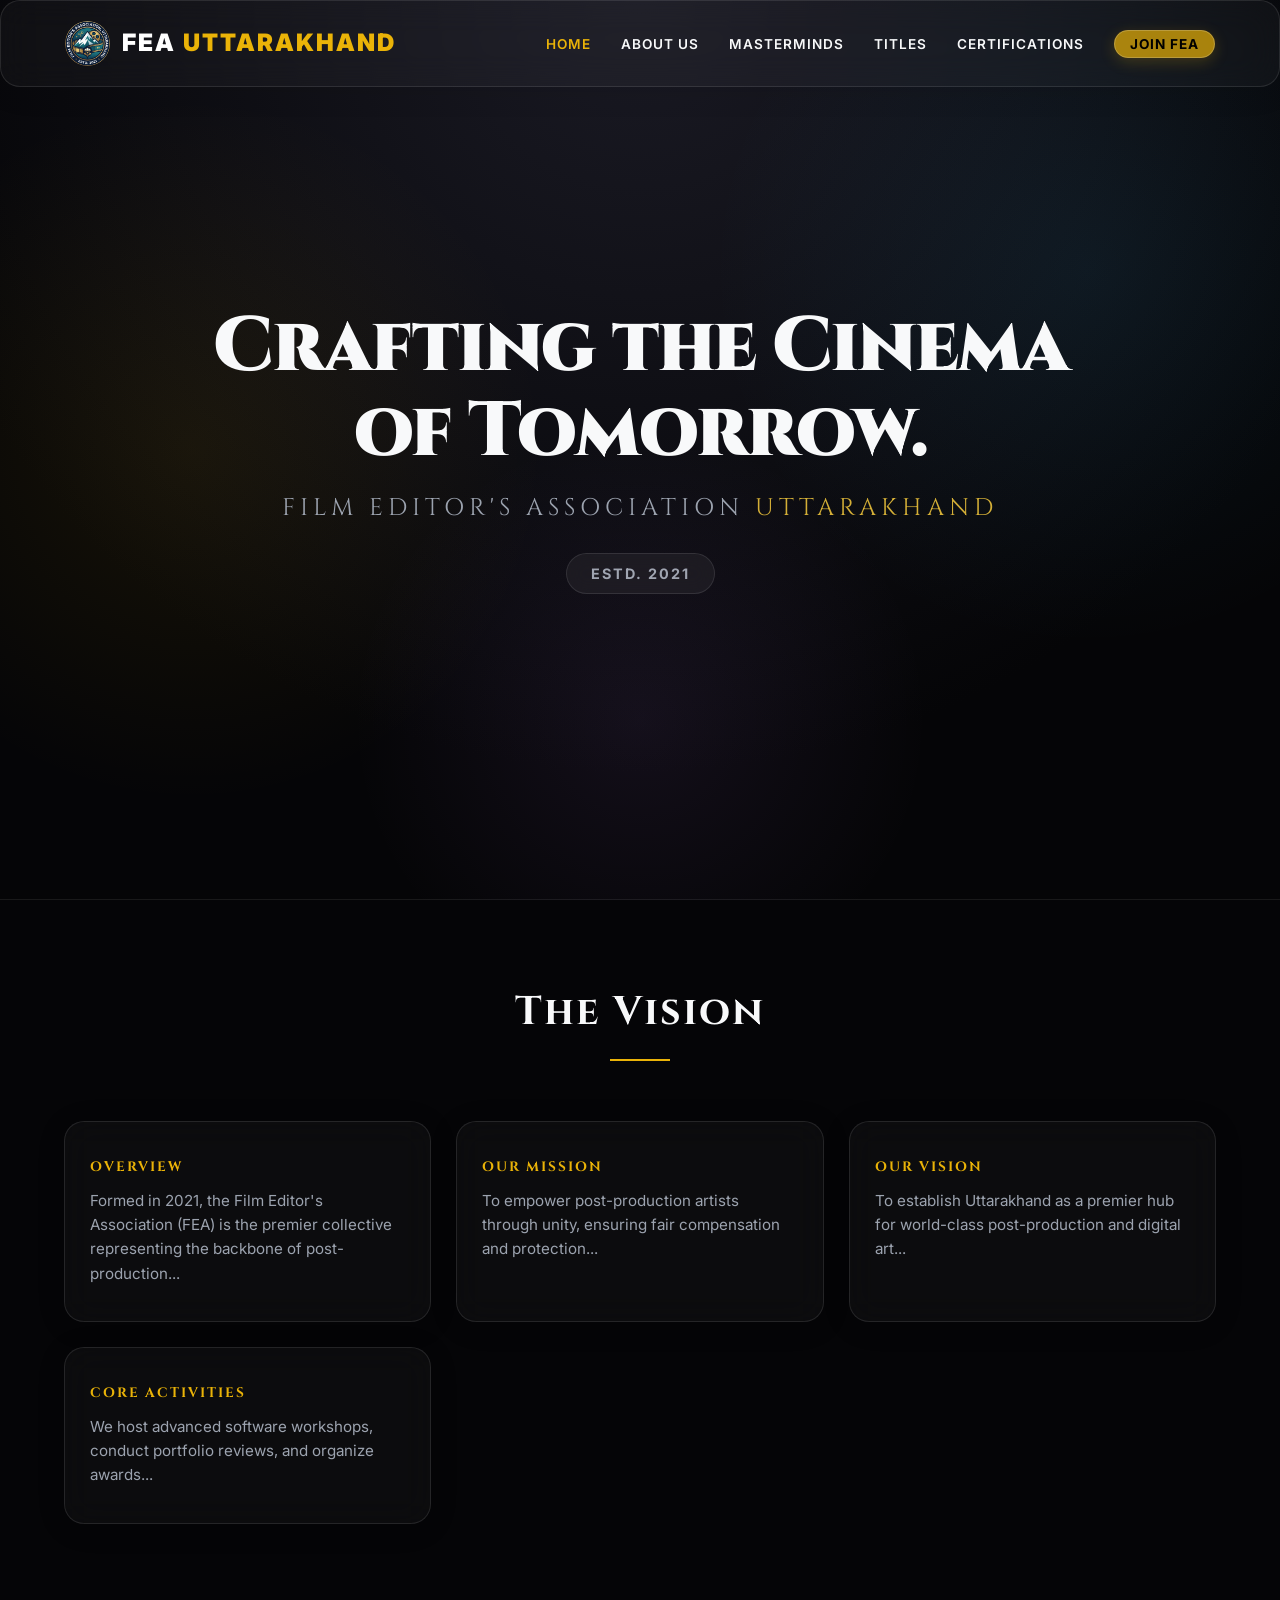
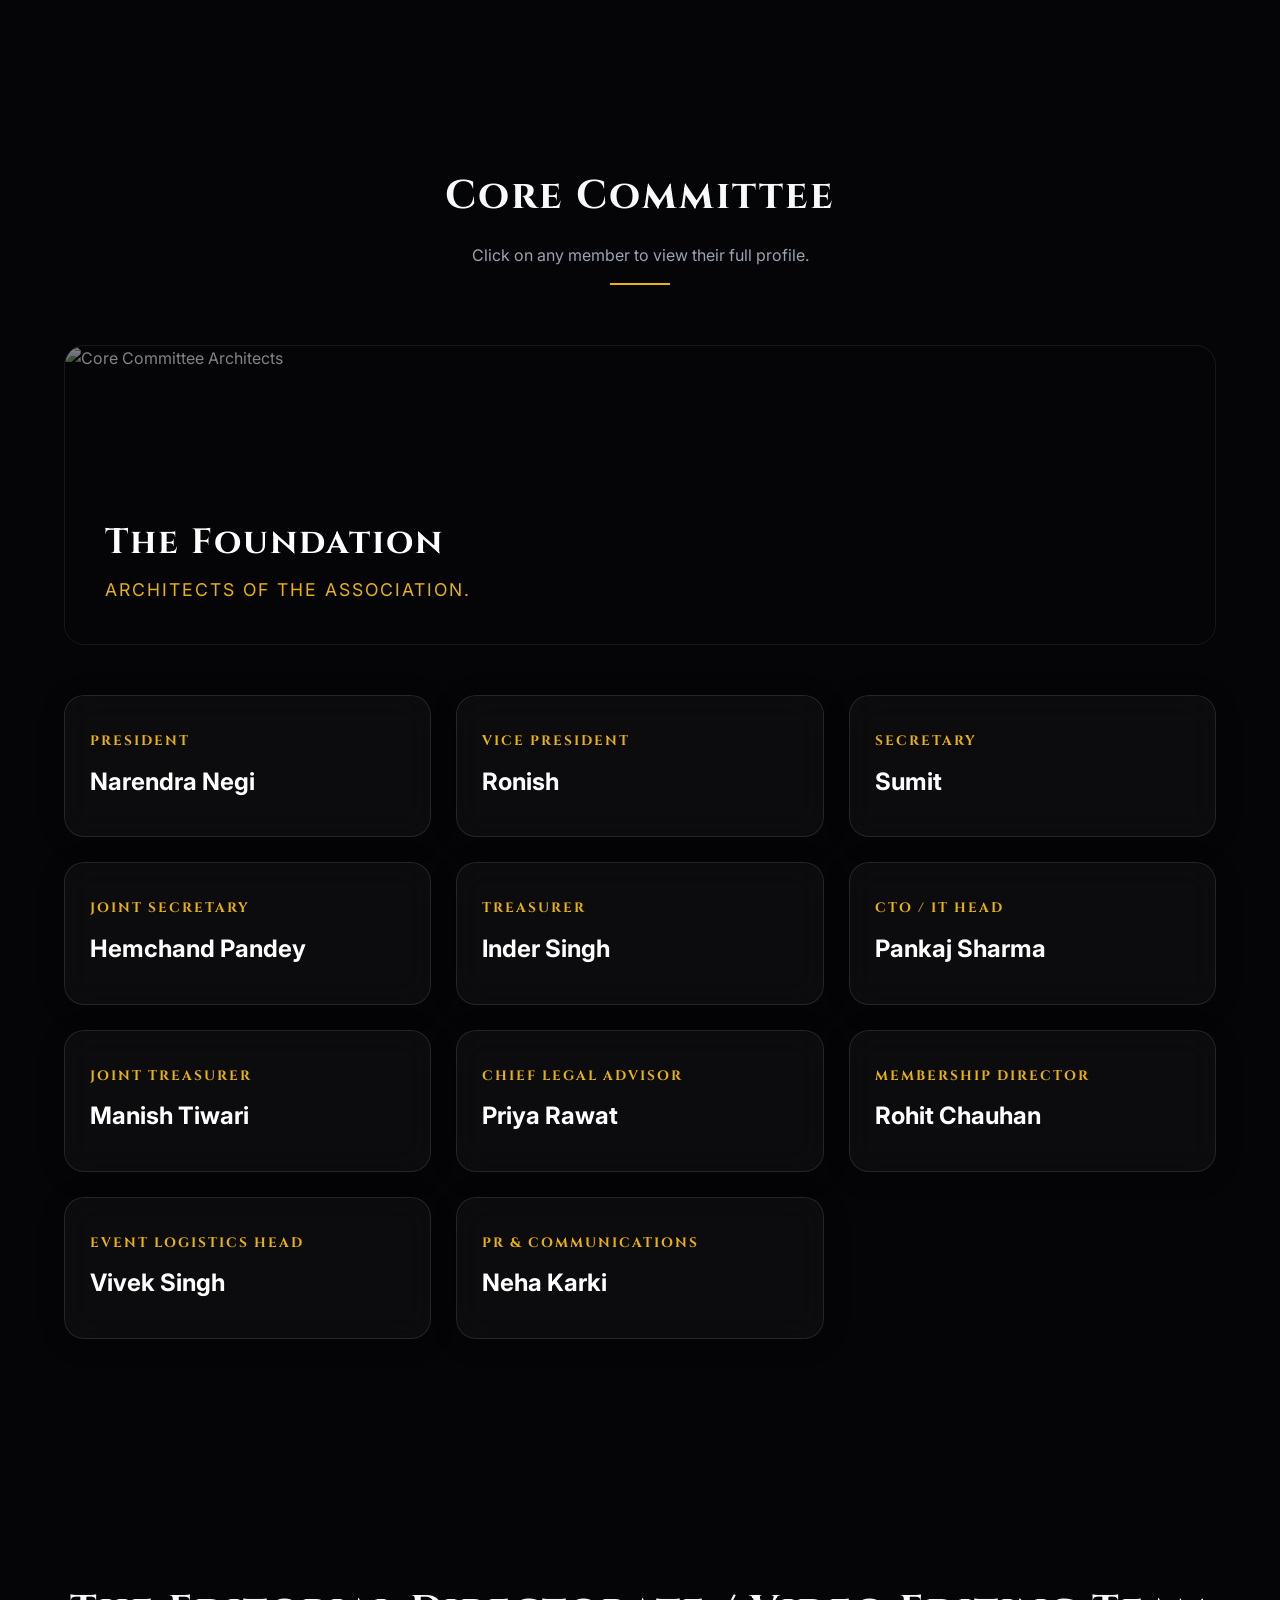
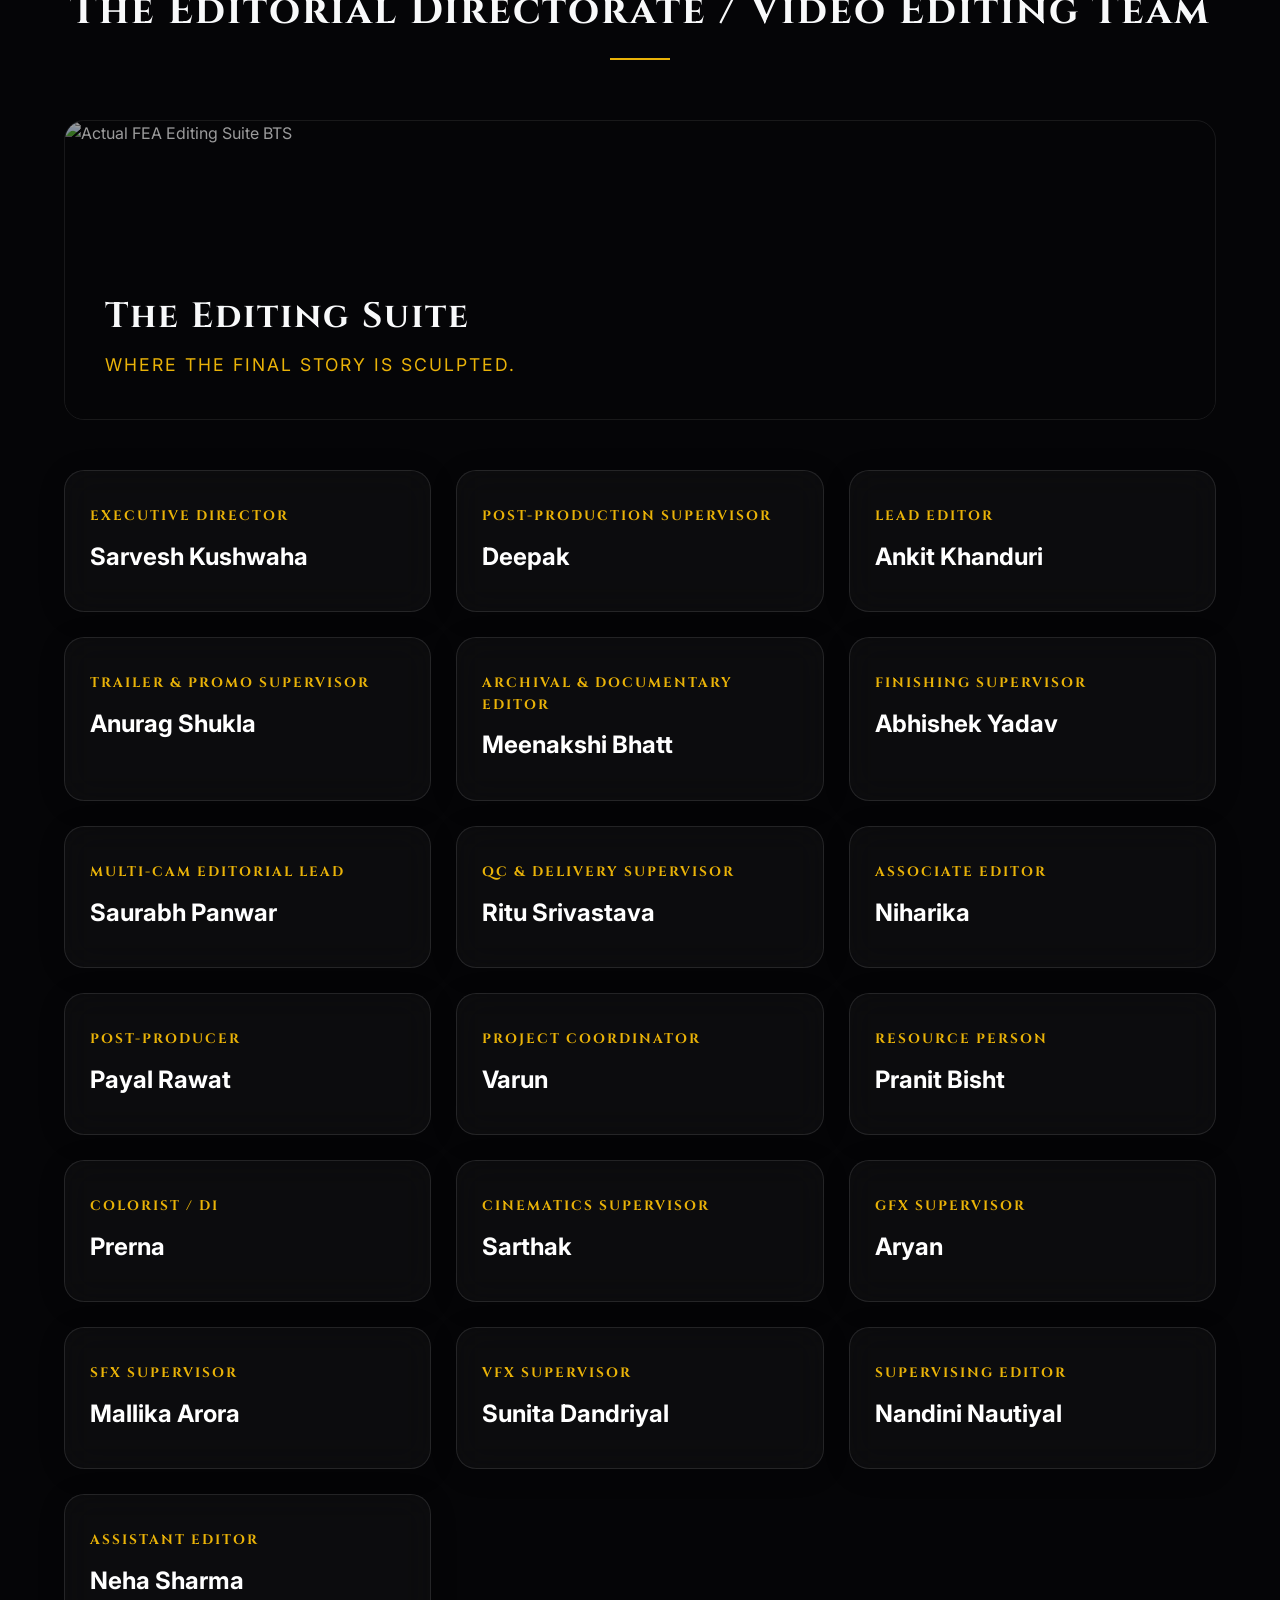
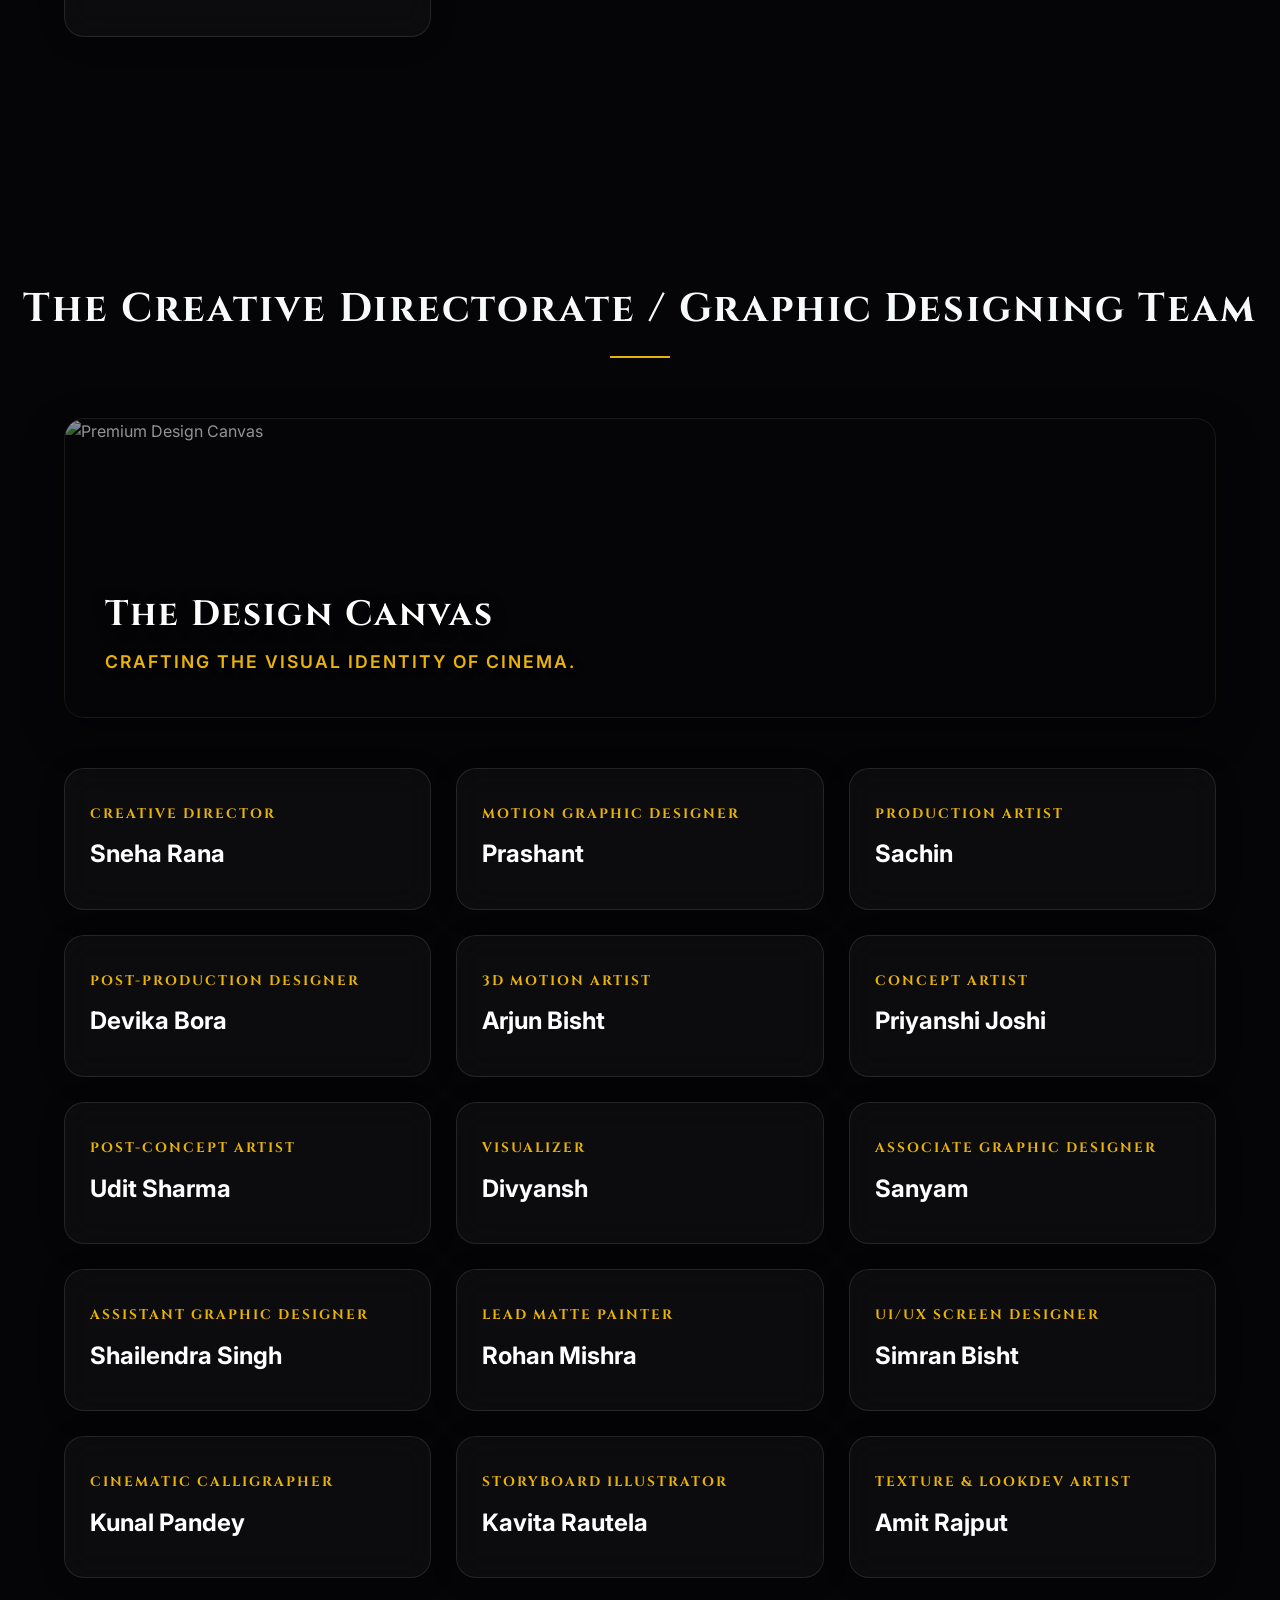
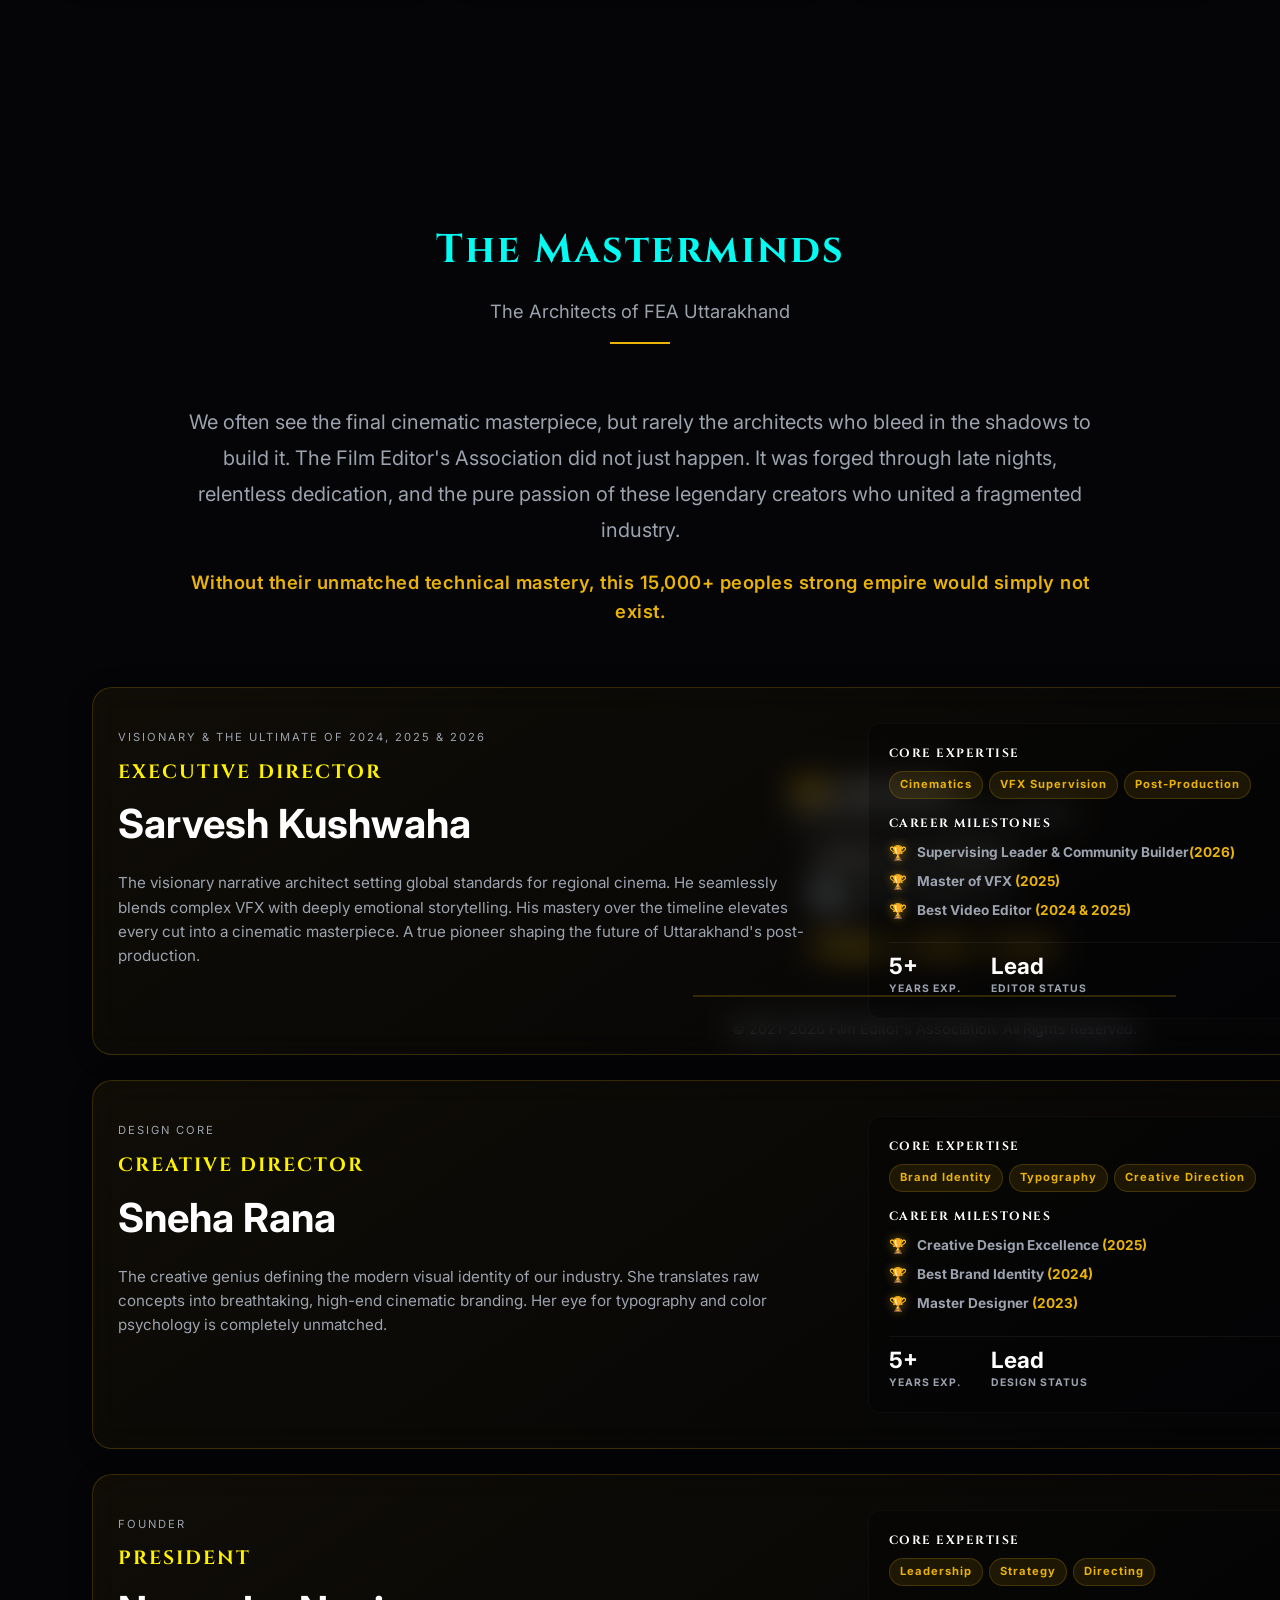
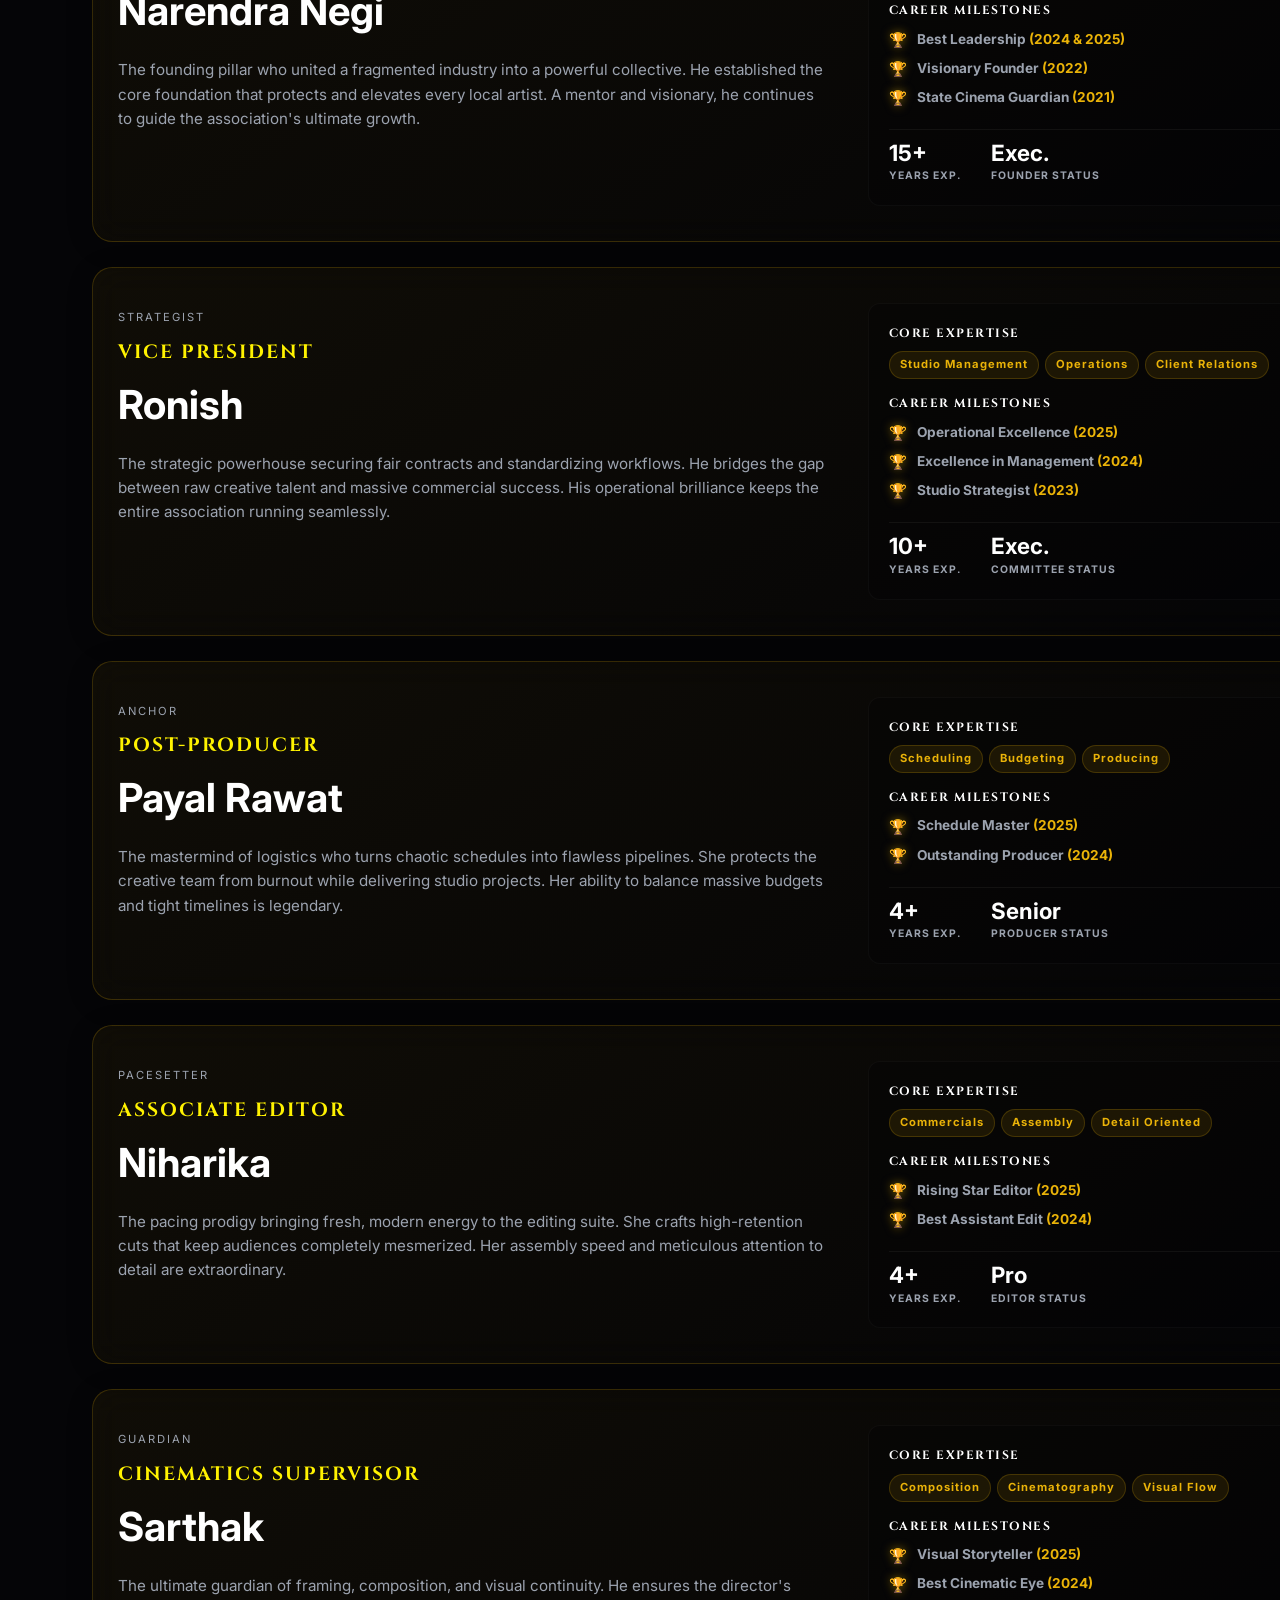
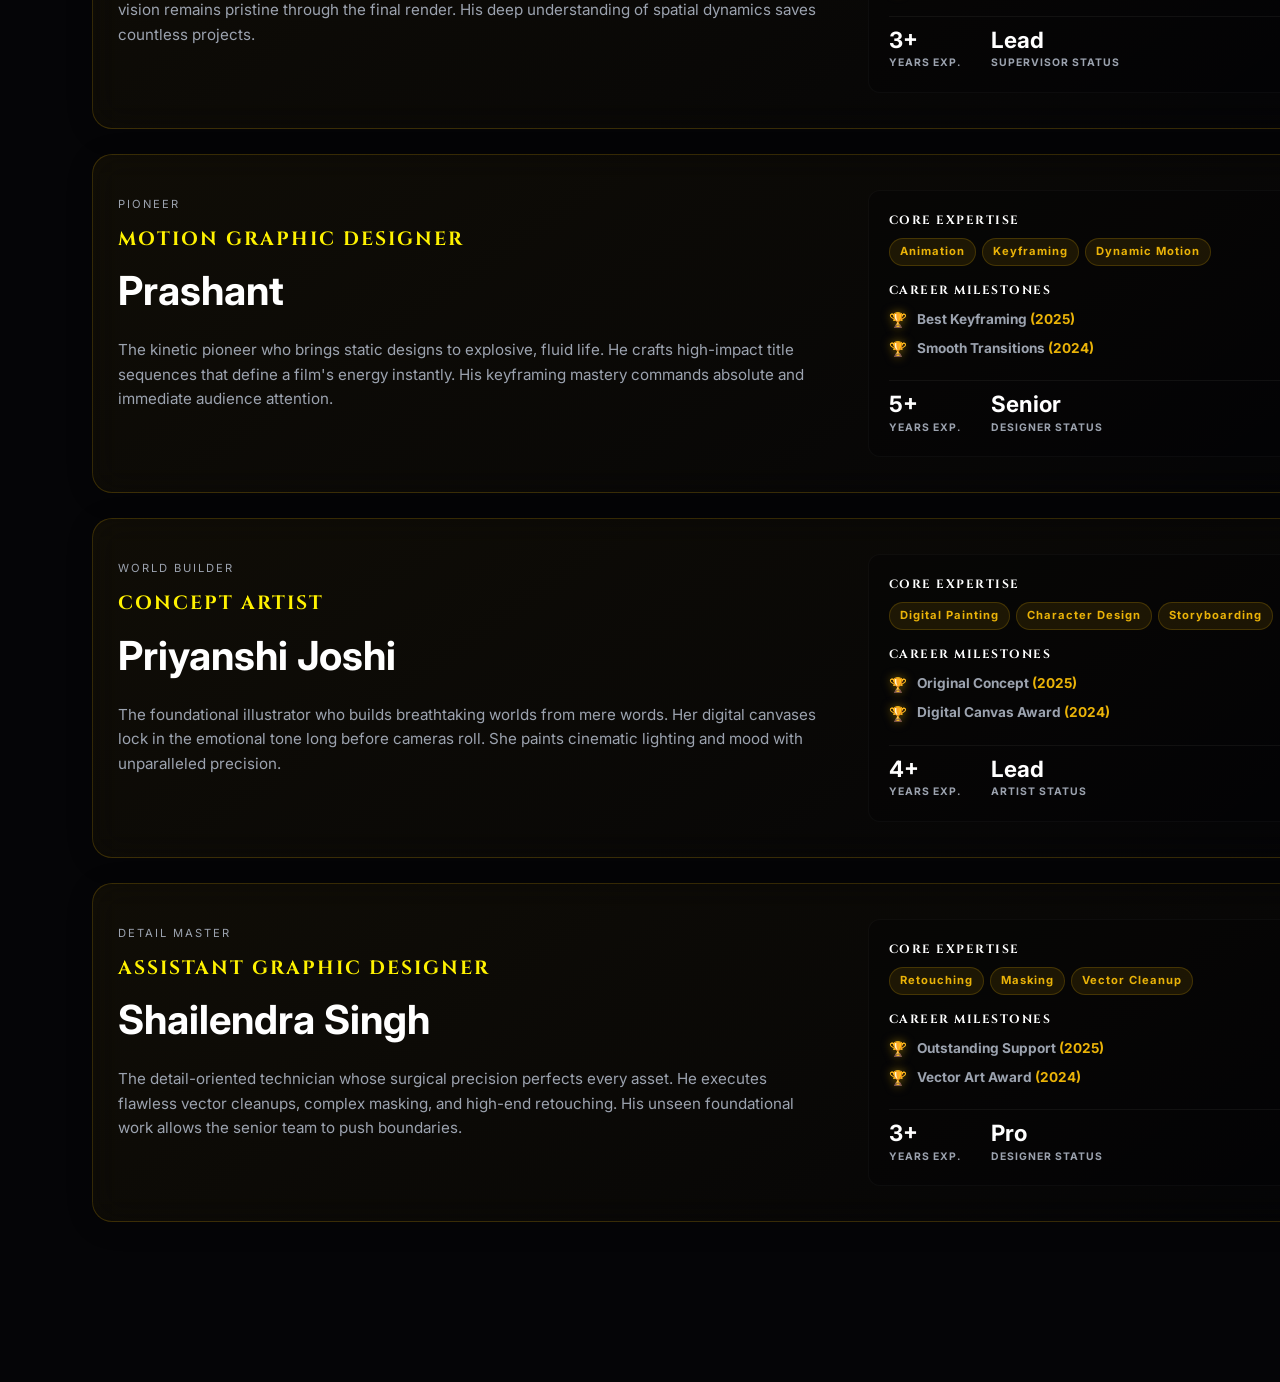
==== index.html @ e7347b32 "Update index.html" ====
<!-- index.html -->
<!DOCTYPE html>
<html lang="en">
<head>
    <meta charset="UTF-8">
    <meta name="viewport" content="width=1280">
    <title>FEA Uttarakhand | Official</title>
    <link rel="stylesheet" href="style.css">
</head>
<body>
    
<header>
    <a href="index.html" class="logo-link">
    <img src="1000021500-modified.png" alt="FEA Logo" class="header-logo-img">
    <div class="logo">FEA <span>Uttarakhand</span></div>
</a>
    
    <div class="menu-toggle" id="mobile-menu">
        <span class="bar"></span>
        <span class="bar"></span>
        <span class="bar"></span>
    </div>

    <nav class="nav-container">
        <ul class="nav-links">
            <li><a href="index.html" class="active">Home</a></li>
            <li><a href="#" class="about-trigger" data-type="intro">About Us</a></li>
            <li><a href="index.html#masterminds">Masterminds</a></li>
            <li><a href="awards.html">Titles</a></li>
            <li><a href="certifications.html">Certifications</a></li>

            <li><a href="#" class="join-trigger" style="background: rgba(234, 179, 8, 0.7); backdrop-filter: blur(10px); -webkit-backdrop-filter: blur(10px); border: 1px solid rgba(255,255,255,0.2); color: #000; padding: 5px 15px; border-radius: 20px; font-weight: bold; box-shadow: 0 4px 15px rgba(234,179,8,0.2);">Join FEA</a></li>
        </ul>
    </nav>
</header>
    <section class="hero">
        <div class="hero-bg"></div>
        <h1>Crafting the Cinema<br>of Tomorrow.</h1>
        <h2 style="margin-bottom: 25px;">Film Editor's Association <span style="color: #d4af37;">Uttarakhand</span></h2>
        <div style="background: rgba(255, 255, 255, 0.05); border: 1px solid rgba(255, 255, 255, 0.1); padding: 8px 24px; border-radius: 30px; font-weight: bold; font-size: 0.9rem; letter-spacing: 2px; color: #a0a5b1; backdrop-filter: blur(10px);">
            ESTD. 2021
        </div>
    </section>

    <div class="section-header" style="padding-top: 80px;">
        <h2>The Vision</h2>
        <div class="divider"></div>
    </div>
    <div class="about-grid">
        <div class="about-box about-trigger" data-type="intro">
            <h3>Overview</h3>
            <p>Formed in 2021, the Film Editor's Association (FEA) is the premier collective representing the backbone of post-production...</p>
        </div>
        <div class="about-box about-trigger" data-type="mission">
            <h3>Our Mission</h3>
            <p>To empower post-production artists through unity, ensuring fair compensation and protection...</p>
        </div>
        <div class="about-box about-trigger" data-type="vision">
            <h3>Our Vision</h3>
            <p>To establish Uttarakhand as a premier hub for world-class post-production and digital art...</p>
        </div>
        <div class="about-box about-trigger" data-type="activities">
            <h3>Core Activities</h3>
            <p>We host advanced software workshops, conduct portfolio reviews, and organize awards...</p>
        </div>
    </div>

    <section id="committee" style="padding-top: 60px;">
        <div class="section-header">
            <h2>Core Committee</h2>
            <p style="color: var(--text-muted); margin-top: 5px;">Click on any member to view their full profile.</p>
            <div class="divider"></div>
        </div>
        
        <!-- NEW CORE COMMITTEE BANNER -->
        <div style="max-width: 1400px; margin: 0 auto 50px auto; border-radius: 20px; overflow: hidden; position: relative; height: 300px; border: 1px solid var(--card-border); width: 90%;">
            <img src="https://images.unsplash.com/photo-1497366216548-37526070297c?q=100&w=3840&auto=format&fit=crop" alt="Core Committee Architects" style="width: 100%; height: 100%; object-fit: cover; opacity: 0.5; filter: grayscale(40%) contrast(110%);">
            <div style="position: absolute; bottom: 0; left: 0; width: 100%; padding: 40px; background: linear-gradient(to top, rgba(5,5,7,1) 0%, rgba(5,5,7,0) 100%);">
                <h3 style="font-size: 2.2rem; font-weight: 700; margin-bottom: 5px; color: #fff;">The Foundation</h3>
                <p style="color: var(--accent-gold); font-size: 1.1rem; text-transform: uppercase; letter-spacing: 2px;">Architects of the association.</p>
            </div>
        </div>

        <div class="grid-container">
            <div class="card profile-trigger" data-member="Narendra Negi"><h3>President</h3><p>Narendra Negi</p></div>
            <div class="card profile-trigger" data-member="Ronish"><h3>Vice President</h3><p>Ronish</p></div>
            <div class="card profile-trigger" data-member="Sumit"><h3>Secretary</h3><p>Sumit</p></div>
            <div class="card profile-trigger" data-member="Hemchand Pandey"><h3>Joint Secretary</h3><p>Hemchand Pandey</p></div>
            <div class="card profile-trigger" data-member="Inder Singh"><h3>Treasurer</h3><p>Inder Singh</p></div>
            <div class="card profile-trigger" data-member="Pankaj Sharma"><h3>CTO / IT Head</h3><p>Pankaj Sharma</p></div>
            <div class="card profile-trigger" data-member="Manish Tiwari"><h3>Joint Treasurer</h3><p>Manish Tiwari</p></div>
            <div class="card profile-trigger" data-member="Priya Rawat"><h3>Chief Legal Advisor</h3><p>Priya Rawat</p></div>
            <div class="card profile-trigger" data-member="Rohit Chauhan"><h3>Membership Director</h3><p>Rohit Chauhan</p></div>
            <div class="card profile-trigger" data-member="Vivek Singh"><h3>Event Logistics Head</h3><p>Vivek Singh</p></div>
            <div class="card profile-trigger" data-member="Neha Karki"><h3>PR & Communications</h3><p>Neha Karki</p></div>
        </div>
    </section>

    <section id="video-editing" style="padding-top: 60px;">
        <div class="section-header">
            <h2>The Editorial Directorate / Video Editing Team</h2>
            <div class="divider"></div>
        </div>
        
<!-- UPDATED 8K EDITORIAL BANNER -->
        <div style="max-width: 1400px; margin: 0 auto 50px auto; border-radius: 20px; overflow: hidden; position: relative; height: 300px; border: 1px solid var(--card-border); width: 90%;">
            <img src="https://images.unsplash.com/photo-1601506521937-0121a7fc2a6b?q=100&w=3840&auto=format&fit=crop" alt="Actual FEA Editing Suite BTS" style="width: 100%; height: 100%; object-fit: cover; opacity: 0.6; filter: grayscale(10%) contrast(120%);">
            <div style="position: absolute; bottom: 0; left: 0; width: 100%; padding: 40px; background: linear-gradient(to top, rgba(5,5,7,1) 0%, rgba(5,5,7,0) 100%);">
                <h3 style="font-size: 2.2rem; font-weight: 700; margin-bottom: 5px;">The Editing Suite</h3>
                <p style="color: var(--accent-gold); font-size: 1.1rem; text-transform: uppercase; letter-spacing: 2px;">Where the final story is sculpted.</p>
            </div>
        </div>
        <div class="grid-container">
            <div class="card profile-trigger" data-member="Sarvesh Kushwaha"><h3>Executive Director</h3><p>Sarvesh Kushwaha</p></div>
            <div class="card profile-trigger" data-member="Deepak"><h3>Post-Production Supervisor</h3><p>Deepak</p></div>
            <div class="card profile-trigger" data-member="Ankit Khanduri"><h3>Lead Editor</h3><p>Ankit Khanduri</p></div>
            <div class="card profile-trigger" data-member="Anurag Shukla"><h3>Trailer & Promo Supervisor</h3><p>Anurag Shukla</p></div>
            <div class="card profile-trigger" data-member="Meenakshi Bhatt"><h3>Archival & Documentary Editor</h3><p>Meenakshi Bhatt</p></div>
            <div class="card profile-trigger" data-member="Abhishek Yadav"><h3> Finishing Supervisor</h3><p>Abhishek Yadav</p></div>
            <div class="card profile-trigger" data-member="Saurabh Panwar"><h3>Multi-Cam Editorial Lead</h3><p>Saurabh Panwar</p></div>
            <div class="card profile-trigger" data-member="Ritu Srivastava"><h3>QC & Delivery Supervisor</h3><p>Ritu Srivastava</p></div>
            <div class="card profile-trigger" data-member="Niharika"><h3>Associate Editor</h3><p>Niharika</p></div>
            <div class="card profile-trigger" data-member="Payal Rawat"><h3>Post-Producer</h3><p>Payal Rawat</p></div>
            <div class="card profile-trigger" data-member="Varun"><h3>Project Coordinator</h3><p>Varun</p></div>
            <div class="card profile-trigger" data-member="Pranit Bisht"><h3>Resource Person</h3><p>Pranit Bisht</p></div>
            <div class="card profile-trigger" data-member="Prerna"><h3>Colorist / DI</h3><p>Prerna</p></div>
            <div class="card profile-trigger" data-member="Sarthak"><h3>Cinematics Supervisor</h3><p>Sarthak</p></div>
            <div class="card profile-trigger" data-member="Aryan"><h3>GFX Supervisor</h3><p>Aryan</p></div>
            <div class="card profile-trigger" data-member="Mallika Arora"><h3>SFX Supervisor</h3><p>Mallika Arora</p></div>
            <div class="card profile-trigger" data-member="Sunita Dandriyal"><h3>VFX Supervisor</h3><p>Sunita Dandriyal</p></div>
            <div class="card profile-trigger" data-member="Nandini Nautiyal"><h3>Supervising Editor</h3><p>Nandini Nautiyal</p></div>
            <div class="card profile-trigger" data-member="Neha Sharma"><h3>Assistant Editor</h3><p>Neha Sharma</p></div>
        </div>
    </section>

    <section id="graphic-design" style="padding-top: 60px;">
        <div class="section-header">
            <h2>The Creative Directorate / Graphic Designing Team</h2>
            <div class="divider"></div>
        </div>
        
<!-- PREMIUM 8K GRAPHIC DESIGN BANNER -->
        <div style="max-width: 1400px; margin: 0 auto 50px auto; border-radius: 20px; overflow: hidden; position: relative; height: 300px; border: 1px solid var(--card-border); width: 90%; box-shadow: 0 15px 40px rgba(0,0,0,0.4);">
            <!-- High-end dark abstract visual -->
            <img src="https://images.unsplash.com/photo-1604871000636-074fa5117945?q=100&w=3840&auto=format&fit=crop" alt="Premium Design Canvas" style="width: 100%; height: 100%; object-fit: cover; opacity: 0.65; filter: brightness(0.85) contrast(115%) saturate(110%);">
            
            <div style="position: absolute; bottom: 0; left: 0; width: 100%; padding: 40px; background: linear-gradient(to top, rgba(5,5,7,1) 0%, rgba(5,5,7,0.4) 60%, rgba(5,5,7,0) 100%);">
                <h3 style="font-size: 2.2rem; font-weight: 700; margin-bottom: 5px; color: #ffffff; text-shadow: 0 4px 15px rgba(0,0,0,0.8);">The Design Canvas</h3>
                <p style="color: var(--accent-gold); font-size: 1.1rem; text-transform: uppercase; letter-spacing: 2px; font-weight: 600; text-shadow: 0 2px 10px rgba(0,0,0,0.8);">Crafting the visual identity of cinema.</p>
            </div>
        </div>
        <div class="grid-container">
            <div class="card profile-trigger" data-member="Sneha Rana"><h3>Creative Director</h3><p>Sneha Rana</p></div>
            <div class="card profile-trigger" data-member="Prashant"><h3>Motion Graphic Designer</h3><p>Prashant</p></div>
            <div class="card profile-trigger" data-member="Sachin"><h3>Production Artist</h3><p>Sachin</p></div>
            <div class="card profile-trigger" data-member="Devika Bora"><h3>Post-Production Designer</h3><p>Devika Bora</p></div>
            <div class="card profile-trigger" data-member="Arjun Bisht"><h3>3D Motion Artist</h3><p>Arjun Bisht</p></div>
            <div class="card profile-trigger" data-member="Priyanshi Joshi"><h3>Concept Artist</h3><p>Priyanshi Joshi</p></div>
            <div class="card profile-trigger" data-member="Udit Sharma"><h3>Post-Concept Artist</h3><p>Udit Sharma</p></div>
            <div class="card profile-trigger" data-member="Divyansh"><h3>Visualizer</h3><p>Divyansh</p></div>
            <div class="card profile-trigger" data-member="Sanyam"><h3>Associate Graphic Designer</h3><p>Sanyam</p></div>
            <div class="card profile-trigger" data-member="Shailendra Singh"><h3>Assistant Graphic Designer</h3><p>Shailendra Singh</p></div>
            <div class="card profile-trigger" data-member="Rohan Mishra"><h3>Lead Matte Painter</h3><p>Rohan Mishra</p></div>
            <div class="card profile-trigger" data-member="Simran Bisht"><h3>UI/UX Screen Designer</h3><p>Simran Bisht</p></div>
            <div class="card profile-trigger" data-member="Kunal Pandey"><h3>Cinematic Calligrapher</h3><p>Kunal Pandey</p></div>
            <div class="card profile-trigger" data-member="Kavita Rautela"><h3>Storyboard Illustrator</h3><p>Kavita Rautela</p></div>
            <div class="card profile-trigger" data-member="Amit Rajput"><h3>Texture & LookDev Artist</h3><p>Amit Rajput</p></div>
        </div>
    </section>
<section id="masterminds" style="padding-top: 60px;">
        <div class="section-header">
            <h2 style="color: #05faf2;">The Masterminds</h2>
            <p style="color: var(--text-muted); margin-top: 10px; font-size: 1.15rem;">The Architects of FEA Uttarakhand</p>
            <div class="divider"></div>
        </div>
        
        <!-- RESTORED & ENLARGED INTRO TEXT -->
        <div style="max-width: 950px; margin: 0 auto 60px auto; text-align: center; padding: 0 20px;">
            <p style="color: var(--text-muted); font-size: 1.25rem; line-height: 1.8; margin-bottom: 20px;">We often see the final cinematic masterpiece, but rarely the architects who bleed in the shadows to build it. The Film Editor's Association did not just happen. It was forged through late nights, relentless dedication, and the pure passion of these legendary creators who united a fragmented industry.</p>
            <p style="color: var(--accent-gold); font-weight: 600; font-size: 1.15rem; letter-spacing: 0.5px;">Without their unmatched technical mastery, this 15,000+ peoples strong empire would simply not exist.</p>
        </div>

        <div class="grid-container">
            <!-- (Your 10 Spotlight Cards go here) -->
<div class="grid-container">
            
            <!-- 1. SARVESH KUSHWAHA -->
            <div class="card spotlight-card profile-trigger" data-member="Sarvesh Kushwaha">
                <div>
                    <span class="mm-tag">Visionary & The Ultimate of 2024, 2025 & 2026</span>
                    <h3 style="color: #fff200; font-size: 1.2rem; margin-bottom: 5px;">Executive Director</h3>
                    <p style="font-size: 2.5rem; margin-bottom: 15px;">Sarvesh Kushwaha</p>
                    <div class="mm-desc" style="border-top: none; padding-top: 0; margin-top: 0;">
                        The visionary narrative architect setting global standards for regional cinema. 
                        He seamlessly blends complex VFX with deeply emotional storytelling. 
                        His mastery over the timeline elevates every cut into a cinematic masterpiece. 
                        A true pioneer shaping the future of Uttarakhand's post-production.
                    </div>
                </div>
                <div style="display: flex; flex-direction: column; justify-content: center; gap: 15px; background: rgba(0,0,0,0.25); padding: 20px; border-radius: 12px; border: 1px solid rgba(255,255,255,0.03);">
                    <div>
                        <h4 style="font-size: 0.75rem; color: #fff; margin-bottom: 8px; letter-spacing: 1.5px;">CORE EXPERTISE</h4>
                        <div style="display: flex; flex-wrap: wrap; gap: 6px;">
                            <span style="background: rgba(234, 179, 8, 0.1); border: 1px solid rgba(234, 179, 8, 0.2); color: var(--accent-gold); padding: 4px 10px; border-radius: 20px; font-size: 0.7rem; font-weight: bold; letter-spacing: 1px;">Cinematics</span>
                            <span style="background: rgba(234, 179, 8, 0.1); border: 1px solid rgba(234, 179, 8, 0.2); color: var(--accent-gold); padding: 4px 10px; border-radius: 20px; font-size: 0.7rem; font-weight: bold; letter-spacing: 1px;">VFX Supervision</span>
                            <span style="background: rgba(234, 179, 8, 0.1); border: 1px solid rgba(234, 179, 8, 0.2); color: var(--accent-gold); padding: 4px 10px; border-radius: 20px; font-size: 0.7rem; font-weight: bold; letter-spacing: 1px;">Post-Production</span>
                        </div>
                    </div>
                    <div>
                        <h4 style="font-size: 0.75rem; color: #fff; margin-bottom: 8px; letter-spacing: 1.5px;">CAREER MILESTONES</h4>
                        <div style="display: flex; flex-direction: column; gap: 6px;">
                            <div style="display: flex; align-items: center; gap: 10px;">
                                <span style="font-size: 0.9rem; filter: drop-shadow(0 0 5px rgba(234,179,8,0.5));">🏆</span>
                                <p style="color: var(--text-muted); font-size: 0.85rem; margin: 0;">Supervising Leader & Community Builder<span style="color: var(--accent-gold); font-weight: bold;">(2026)</span></p>
                            </div>
                            <div style="display: flex; align-items: center; gap: 10px;">
                                <span style="font-size: 0.9rem; filter: drop-shadow(0 0 5px rgba(234,179,8,0.5));">🏆</span>
                                <p style="color: var(--text-muted); font-size: 0.85rem; margin: 0;">Master of VFX <span style="color: var(--accent-gold); font-weight: bold;">(2025)</span></p>
                            </div>
                            <div style="display: flex; align-items: center; gap: 10px;">
                                <span style="font-size: 0.9rem; filter: drop-shadow(0 0 5px rgba(234,179,8,0.5));">🏆</span>
                                <p style="color: var(--text-muted); font-size: 0.85rem; margin: 0;">Best Video Editor <span style="color: var(--accent-gold); font-weight: bold;">(2024 & 2025)</span></p>
                            </div>
                        </div>
                    </div>
                    <div style="display: flex; gap: 30px; margin-top: 5px; border-top: 1px solid rgba(255,255,255,0.05); padding-top: 12px;">
                        <div>
                            <p style="font-size: 1.4rem; color: #fff; font-weight: 700; margin: 0; line-height: 1;">5+</p>
                            <p style="color: var(--text-muted); font-size: 0.65rem; text-transform: uppercase; letter-spacing: 1px; margin-top: 4px;">Years Exp.</p>
                        </div>
                        <div>
                            <p style="font-size: 1.4rem; color: #fff; font-weight: 700; margin: 0; line-height: 1;">Lead</p>
                            <p style="color: var(--text-muted); font-size: 0.65rem; text-transform: uppercase; letter-spacing: 1px; margin-top: 4px;">Editor Status</p>
                        </div>
                    </div>
                </div>
            </div>

            <!-- 2. SNEHA RANA -->
            <div class="card spotlight-card profile-trigger" data-member="Sneha Rana">
                <div>
                    <span class="mm-tag">Design Core</span>
                    <h3 style="color: #fff200; font-size: 1.2rem; margin-bottom: 5px;">Creative Director</h3>
                    <p style="font-size: 2.5rem; margin-bottom: 15px;">Sneha Rana</p>
                    <div class="mm-desc" style="border-top: none; padding-top: 0; margin-top: 0;">
                        The creative genius defining the modern visual identity of our industry. 
                        She translates raw concepts into breathtaking, high-end cinematic branding. 
                        Her eye for typography and color psychology is completely unmatched.
                    </div>
                </div>
                <div style="display: flex; flex-direction: column; justify-content: center; gap: 15px; background: rgba(0,0,0,0.25); padding: 20px; border-radius: 12px; border: 1px solid rgba(255,255,255,0.03);">
                    <div>
                        <h4 style="font-size: 0.75rem; color: #fff; margin-bottom: 8px; letter-spacing: 1.5px;">CORE EXPERTISE</h4>
                        <div style="display: flex; flex-wrap: wrap; gap: 6px;">
                            <span style="background: rgba(234, 179, 8, 0.1); border: 1px solid rgba(234, 179, 8, 0.2); color: var(--accent-gold); padding: 4px 10px; border-radius: 20px; font-size: 0.7rem; font-weight: bold; letter-spacing: 1px;">Brand Identity</span>
                            <span style="background: rgba(234, 179, 8, 0.1); border: 1px solid rgba(234, 179, 8, 0.2); color: var(--accent-gold); padding: 4px 10px; border-radius: 20px; font-size: 0.7rem; font-weight: bold; letter-spacing: 1px;">Typography</span>
                            <span style="background: rgba(234, 179, 8, 0.1); border: 1px solid rgba(234, 179, 8, 0.2); color: var(--accent-gold); padding: 4px 10px; border-radius: 20px; font-size: 0.7rem; font-weight: bold; letter-spacing: 1px;">Creative Direction</span>
                        </div>
                    </div>
                    <div>
                        <h4 style="font-size: 0.75rem; color: #fff; margin-bottom: 8px; letter-spacing: 1.5px;">CAREER MILESTONES</h4>
                        <div style="display: flex; flex-direction: column; gap: 6px;">
                            <div style="display: flex; align-items: center; gap: 10px;">
                                <span style="font-size: 0.9rem; filter: drop-shadow(0 0 5px rgba(234,179,8,0.5));">🏆</span>
                                <p style="color: var(--text-muted); font-size: 0.85rem; margin: 0;">Creative Design Excellence <span style="color: var(--accent-gold); font-weight: bold;">(2025)</span></p>
                            </div>
                            <div style="display: flex; align-items: center; gap: 10px;">
                                <span style="font-size: 0.9rem; filter: drop-shadow(0 0 5px rgba(234,179,8,0.5));">🏆</span>
                                <p style="color: var(--text-muted); font-size: 0.85rem; margin: 0;">Best Brand Identity <span style="color: var(--accent-gold); font-weight: bold;">(2024)</span></p>
                            </div>
                            <div style="display: flex; align-items: center; gap: 10px;">
                                <span style="font-size: 0.9rem; filter: drop-shadow(0 0 5px rgba(234,179,8,0.5));">🏆</span>
                                <p style="color: var(--text-muted); font-size: 0.85rem; margin: 0;">Master Designer <span style="color: var(--accent-gold); font-weight: bold;">(2023)</span></p>
                            </div>
                        </div>
                    </div>
                    <div style="display: flex; gap: 30px; margin-top: 5px; border-top: 1px solid rgba(255,255,255,0.05); padding-top: 12px;">
                        <div>
                            <p style="font-size: 1.4rem; color: #fff; font-weight: 700; margin: 0; line-height: 1;">5+</p>
                            <p style="color: var(--text-muted); font-size: 0.65rem; text-transform: uppercase; letter-spacing: 1px; margin-top: 4px;">Years Exp.</p>
                        </div>
                        <div>
                            <p style="font-size: 1.4rem; color: #fff; font-weight: 700; margin: 0; line-height: 1;">Lead</p>
                            <p style="color: var(--text-muted); font-size: 0.65rem; text-transform: uppercase; letter-spacing: 1px; margin-top: 4px;">Design Status</p>
                        </div>
                    </div>
                </div>
            </div>

            <!-- 3. NARENDRA NEGI -->
            <div class="card spotlight-card profile-trigger" data-member="Narendra Negi">
                <div>
                    <span class="mm-tag">Founder</span>
                    <h3 style="color: #fff200; font-size: 1.2rem; margin-bottom: 5px;">President</h3>
                    <p style="font-size: 2.5rem; margin-bottom: 15px;">Narendra Negi</p>
                    <div class="mm-desc" style="border-top: none; padding-top: 0; margin-top: 0;">
                        The founding pillar who united a fragmented industry into a powerful collective. 
                        He established the core foundation that protects and elevates every local artist. 
                        A mentor and visionary, he continues to guide the association's ultimate growth.
                    </div>
                </div>
                <div style="display: flex; flex-direction: column; justify-content: center; gap: 15px; background: rgba(0,0,0,0.25); padding: 20px; border-radius: 12px; border: 1px solid rgba(255,255,255,0.03);">
                    <div>
                        <h4 style="font-size: 0.75rem; color: #fff; margin-bottom: 8px; letter-spacing: 1.5px;">CORE EXPERTISE</h4>
                        <div style="display: flex; flex-wrap: wrap; gap: 6px;">
                            <span style="background: rgba(234, 179, 8, 0.1); border: 1px solid rgba(234, 179, 8, 0.2); color: var(--accent-gold); padding: 4px 10px; border-radius: 20px; font-size: 0.7rem; font-weight: bold; letter-spacing: 1px;">Leadership</span>
                            <span style="background: rgba(234, 179, 8, 0.1); border: 1px solid rgba(234, 179, 8, 0.2); color: var(--accent-gold); padding: 4px 10px; border-radius: 20px; font-size: 0.7rem; font-weight: bold; letter-spacing: 1px;">Strategy</span>
                            <span style="background: rgba(234, 179, 8, 0.1); border: 1px solid rgba(234, 179, 8, 0.2); color: var(--accent-gold); padding: 4px 10px; border-radius: 20px; font-size: 0.7rem; font-weight: bold; letter-spacing: 1px;">Directing</span>
                        </div>
                    </div>
                    <div>
                        <h4 style="font-size: 0.75rem; color: #fff; margin-bottom: 8px; letter-spacing: 1.5px;">CAREER MILESTONES</h4>
                        <div style="display: flex; flex-direction: column; gap: 6px;">
                            <div style="display: flex; align-items: center; gap: 10px;">
                                <span style="font-size: 0.9rem; filter: drop-shadow(0 0 5px rgba(234,179,8,0.5));">🏆</span>
                                <p style="color: var(--text-muted); font-size: 0.85rem; margin: 0;">Best Leadership <span style="color: var(--accent-gold); font-weight: bold;">(2024 & 2025)</span></p>
                            </div>
                            <div style="display: flex; align-items: center; gap: 10px;">
                                <span style="font-size: 0.9rem; filter: drop-shadow(0 0 5px rgba(234,179,8,0.5));">🏆</span>
                                <p style="color: var(--text-muted); font-size: 0.85rem; margin: 0;">Visionary Founder <span style="color: var(--accent-gold); font-weight: bold;">(2022)</span></p>
                            </div>
                            <div style="display: flex; align-items: center; gap: 10px;">
                                <span style="font-size: 0.9rem; filter: drop-shadow(0 0 5px rgba(234,179,8,0.5));">🏆</span>
                                <p style="color: var(--text-muted); font-size: 0.85rem; margin: 0;">State Cinema Guardian <span style="color: var(--accent-gold); font-weight: bold;">(2021)</span></p>
                            </div>
                        </div>
                    </div>
                    <div style="display: flex; gap: 30px; margin-top: 5px; border-top: 1px solid rgba(255,255,255,0.05); padding-top: 12px;">
                        <div>
                            <p style="font-size: 1.4rem; color: #fff; font-weight: 700; margin: 0; line-height: 1;">15+</p>
                            <p style="color: var(--text-muted); font-size: 0.65rem; text-transform: uppercase; letter-spacing: 1px; margin-top: 4px;">Years Exp.</p>
                        </div>
                        <div>
                            <p style="font-size: 1.4rem; color: #fff; font-weight: 700; margin: 0; line-height: 1;">Exec.</p>
                            <p style="color: var(--text-muted); font-size: 0.65rem; text-transform: uppercase; letter-spacing: 1px; margin-top: 4px;">Founder Status</p>
                        </div>
                    </div>
                </div>
            </div>

            <!-- 4. RONISH -->
            <div class="card spotlight-card profile-trigger" data-member="Ronish">
                <div>
                    <span class="mm-tag">Strategist</span>
                    <h3 style="color: #fff200; font-size: 1.2rem; margin-bottom: 5px;">Vice President</h3>
                    <p style="font-size: 2.5rem; margin-bottom: 15px;">Ronish</p>
                    <div class="mm-desc" style="border-top: none; padding-top: 0; margin-top: 0;">
                        The strategic powerhouse securing fair contracts and standardizing workflows. 
                        He bridges the gap between raw creative talent and massive commercial success. 
                        His operational brilliance keeps the entire association running seamlessly.
                    </div>
                </div>
                <div style="display: flex; flex-direction: column; justify-content: center; gap: 15px; background: rgba(0,0,0,0.25); padding: 20px; border-radius: 12px; border: 1px solid rgba(255,255,255,0.03);">
                    <div>
                        <h4 style="font-size: 0.75rem; color: #fff; margin-bottom: 8px; letter-spacing: 1.5px;">CORE EXPERTISE</h4>
                        <div style="display: flex; flex-wrap: wrap; gap: 6px;">
                            <span style="background: rgba(234, 179, 8, 0.1); border: 1px solid rgba(234, 179, 8, 0.2); color: var(--accent-gold); padding: 4px 10px; border-radius: 20px; font-size: 0.7rem; font-weight: bold; letter-spacing: 1px;">Studio Management</span>
                            <span style="background: rgba(234, 179, 8, 0.1); border: 1px solid rgba(234, 179, 8, 0.2); color: var(--accent-gold); padding: 4px 10px; border-radius: 20px; font-size: 0.7rem; font-weight: bold; letter-spacing: 1px;">Operations</span>
                            <span style="background: rgba(234, 179, 8, 0.1); border: 1px solid rgba(234, 179, 8, 0.2); color: var(--accent-gold); padding: 4px 10px; border-radius: 20px; font-size: 0.7rem; font-weight: bold; letter-spacing: 1px;">Client Relations</span>
                        </div>
                    </div>
                    <div>
                        <h4 style="font-size: 0.75rem; color: #fff; margin-bottom: 8px; letter-spacing: 1.5px;">CAREER MILESTONES</h4>
                        <div style="display: flex; flex-direction: column; gap: 6px;">
                            <div style="display: flex; align-items: center; gap: 10px;">
                                <span style="font-size: 0.9rem; filter: drop-shadow(0 0 5px rgba(234,179,8,0.5));">🏆</span>
                                <p style="color: var(--text-muted); font-size: 0.85rem; margin: 0;">Operational Excellence <span style="color: var(--accent-gold); font-weight: bold;">(2025)</span></p>
                            </div>
                            <div style="display: flex; align-items: center; gap: 10px;">
                                <span style="font-size: 0.9rem; filter: drop-shadow(0 0 5px rgba(234,179,8,0.5));">🏆</span>
                                <p style="color: var(--text-muted); font-size: 0.85rem; margin: 0;">Excellence in Management <span style="color: var(--accent-gold); font-weight: bold;">(2024)</span></p>
                            </div>
                            <div style="display: flex; align-items: center; gap: 10px;">
                                <span style="font-size: 0.9rem; filter: drop-shadow(0 0 5px rgba(234,179,8,0.5));">🏆</span>
                                <p style="color: var(--text-muted); font-size: 0.85rem; margin: 0;">Studio Strategist <span style="color: var(--accent-gold); font-weight: bold;">(2023)</span></p>
                            </div>
                        </div>
                    </div>
                    <div style="display: flex; gap: 30px; margin-top: 5px; border-top: 1px solid rgba(255,255,255,0.05); padding-top: 12px;">
                        <div>
                            <p style="font-size: 1.4rem; color: #fff; font-weight: 700; margin: 0; line-height: 1;">10+</p>
                            <p style="color: var(--text-muted); font-size: 0.65rem; text-transform: uppercase; letter-spacing: 1px; margin-top: 4px;">Years Exp.</p>
                        </div>
                        <div>
                            <p style="font-size: 1.4rem; color: #fff; font-weight: 700; margin: 0; line-height: 1;">Exec.</p>
                            <p style="color: var(--text-muted); font-size: 0.65rem; text-transform: uppercase; letter-spacing: 1px; margin-top: 4px;">Committee Status</p>
                        </div>
                    </div>
                </div>
            </div>

            <!-- 5. PAYAL RAWAT -->
            <div class="card spotlight-card profile-trigger" data-member="Payal Rawat">
                <div>
                    <span class="mm-tag">Anchor</span>
                    <h3 style="color: #fff200; font-size: 1.2rem; margin-bottom: 5px;">Post-Producer</h3>
                    <p style="font-size: 2.5rem; margin-bottom: 15px;">Payal Rawat</p>
                    <div class="mm-desc" style="border-top: none; padding-top: 0; margin-top: 0;">
                        The mastermind of logistics who turns chaotic schedules into flawless pipelines. 
                        She protects the creative team from burnout while delivering studio projects. 
                        Her ability to balance massive budgets and tight timelines is legendary.
                    </div>
                </div>
                <div style="display: flex; flex-direction: column; justify-content: center; gap: 15px; background: rgba(0,0,0,0.25); padding: 20px; border-radius: 12px; border: 1px solid rgba(255,255,255,0.03);">
                    <div>
                        <h4 style="font-size: 0.75rem; color: #fff; margin-bottom: 8px; letter-spacing: 1.5px;">CORE EXPERTISE</h4>
                        <div style="display: flex; flex-wrap: wrap; gap: 6px;">
                            <span style="background: rgba(234, 179, 8, 0.1); border: 1px solid rgba(234, 179, 8, 0.2); color: var(--accent-gold); padding: 4px 10px; border-radius: 20px; font-size: 0.7rem; font-weight: bold; letter-spacing: 1px;">Scheduling</span>
                            <span style="background: rgba(234, 179, 8, 0.1); border: 1px solid rgba(234, 179, 8, 0.2); color: var(--accent-gold); padding: 4px 10px; border-radius: 20px; font-size: 0.7rem; font-weight: bold; letter-spacing: 1px;">Budgeting</span>
                            <span style="background: rgba(234, 179, 8, 0.1); border: 1px solid rgba(234, 179, 8, 0.2); color: var(--accent-gold); padding: 4px 10px; border-radius: 20px; font-size: 0.7rem; font-weight: bold; letter-spacing: 1px;">Producing</span>
                        </div>
                    </div>
                    <div>
                        <h4 style="font-size: 0.75rem; color: #fff; margin-bottom: 8px; letter-spacing: 1.5px;">CAREER MILESTONES</h4>
                        <div style="display: flex; flex-direction: column; gap: 6px;">
                            <div style="display: flex; align-items: center; gap: 10px;">
                                <span style="font-size: 0.9rem; filter: drop-shadow(0 0 5px rgba(234,179,8,0.5));">🏆</span>
                                <p style="color: var(--text-muted); font-size: 0.85rem; margin: 0;">Schedule Master <span style="color: var(--accent-gold); font-weight: bold;">(2025)</span></p>
                            </div>
                            <div style="display: flex; align-items: center; gap: 10px;">
                                <span style="font-size: 0.9rem; filter: drop-shadow(0 0 5px rgba(234,179,8,0.5));">🏆</span>
                                <p style="color: var(--text-muted); font-size: 0.85rem; margin: 0;">Outstanding Producer <span style="color: var(--accent-gold); font-weight: bold;">(2024)</span></p>
                            </div>
                        </div>
                    </div>
                    <div style="display: flex; gap: 30px; margin-top: 5px; border-top: 1px solid rgba(255,255,255,0.05); padding-top: 12px;">
                        <div>
                            <p style="font-size: 1.4rem; color: #fff; font-weight: 700; margin: 0; line-height: 1;">4+</p>
                            <p style="color: var(--text-muted); font-size: 0.65rem; text-transform: uppercase; letter-spacing: 1px; margin-top: 4px;">Years Exp.</p>
                        </div>
                        <div>
                            <p style="font-size: 1.4rem; color: #fff; font-weight: 700; margin: 0; line-height: 1;">Senior</p>
                            <p style="color: var(--text-muted); font-size: 0.65rem; text-transform: uppercase; letter-spacing: 1px; margin-top: 4px;">Producer Status</p>
                        </div>
                    </div>
                </div>
            </div>

            <!-- 6. NIHARIKA -->
            <div class="card spotlight-card profile-trigger" data-member="Niharika">
                <div>
                    <span class="mm-tag">Pacesetter</span>
                    <h3 style="color: #fff200; font-size: 1.2rem; margin-bottom: 5px;">Associate Editor</h3>
                    <p style="font-size: 2.5rem; margin-bottom: 15px;">Niharika</p>
                    <div class="mm-desc" style="border-top: none; padding-top: 0; margin-top: 0;">
                        The pacing prodigy bringing fresh, modern energy to the editing suite. 
                        She crafts high-retention cuts that keep audiences completely mesmerized. 
                        Her assembly speed and meticulous attention to detail are extraordinary.
                    </div>
                </div>
                <div style="display: flex; flex-direction: column; justify-content: center; gap: 15px; background: rgba(0,0,0,0.25); padding: 20px; border-radius: 12px; border: 1px solid rgba(255,255,255,0.03);">
                    <div>
                        <h4 style="font-size: 0.75rem; color: #fff; margin-bottom: 8px; letter-spacing: 1.5px;">CORE EXPERTISE</h4>
                        <div style="display: flex; flex-wrap: wrap; gap: 6px;">
                            <span style="background: rgba(234, 179, 8, 0.1); border: 1px solid rgba(234, 179, 8, 0.2); color: var(--accent-gold); padding: 4px 10px; border-radius: 20px; font-size: 0.7rem; font-weight: bold; letter-spacing: 1px;">Commercials</span>
                            <span style="background: rgba(234, 179, 8, 0.1); border: 1px solid rgba(234, 179, 8, 0.2); color: var(--accent-gold); padding: 4px 10px; border-radius: 20px; font-size: 0.7rem; font-weight: bold; letter-spacing: 1px;">Assembly</span>
                            <span style="background: rgba(234, 179, 8, 0.1); border: 1px solid rgba(234, 179, 8, 0.2); color: var(--accent-gold); padding: 4px 10px; border-radius: 20px; font-size: 0.7rem; font-weight: bold; letter-spacing: 1px;">Detail Oriented</span>
                        </div>
                    </div>
                    <div>
                        <h4 style="font-size: 0.75rem; color: #fff; margin-bottom: 8px; letter-spacing: 1.5px;">CAREER MILESTONES</h4>
                        <div style="display: flex; flex-direction: column; gap: 6px;">
                            <div style="display: flex; align-items: center; gap: 10px;">
                                <span style="font-size: 0.9rem; filter: drop-shadow(0 0 5px rgba(234,179,8,0.5));">🏆</span>
                                <p style="color: var(--text-muted); font-size: 0.85rem; margin: 0;">Rising Star Editor <span style="color: var(--accent-gold); font-weight: bold;">(2025)</span></p>
                            </div>
                            <div style="display: flex; align-items: center; gap: 10px;">
                                <span style="font-size: 0.9rem; filter: drop-shadow(0 0 5px rgba(234,179,8,0.5));">🏆</span>
                                <p style="color: var(--text-muted); font-size: 0.85rem; margin: 0;">Best Assistant Edit <span style="color: var(--accent-gold); font-weight: bold;">(2024)</span></p>
                            </div>
                        </div>
                    </div>
                    <div style="display: flex; gap: 30px; margin-top: 5px; border-top: 1px solid rgba(255,255,255,0.05); padding-top: 12px;">
                        <div>
                            <p style="font-size: 1.4rem; color: #fff; font-weight: 700; margin: 0; line-height: 1;">4+</p>
                            <p style="color: var(--text-muted); font-size: 0.65rem; text-transform: uppercase; letter-spacing: 1px; margin-top: 4px;">Years Exp.</p>
                        </div>
                        <div>
                            <p style="font-size: 1.4rem; color: #fff; font-weight: 700; margin: 0; line-height: 1;">Pro</p>
                            <p style="color: var(--text-muted); font-size: 0.65rem; text-transform: uppercase; letter-spacing: 1px; margin-top: 4px;">Editor Status</p>
                        </div>
                    </div>
                </div>
            </div>

            <!-- 7. SARTHAK -->
            <div class="card spotlight-card profile-trigger" data-member="Sarthak">
                <div>
                    <span class="mm-tag">Guardian</span>
                    <h3 style="color: #fff200; font-size: 1.2rem; margin-bottom: 5px;">Cinematics Supervisor</h3>
                    <p style="font-size: 2.5rem; margin-bottom: 15px;">Sarthak</p>
                    <div class="mm-desc" style="border-top: none; padding-top: 0; margin-top: 0;">
                        The ultimate guardian of framing, composition, and visual continuity. 
                        He ensures the director's vision remains pristine through the final render. 
                        His deep understanding of spatial dynamics saves countless projects.
                    </div>
                </div>
                <div style="display: flex; flex-direction: column; justify-content: center; gap: 15px; background: rgba(0,0,0,0.25); padding: 20px; border-radius: 12px; border: 1px solid rgba(255,255,255,0.03);">
                    <div>
                        <h4 style="font-size: 0.75rem; color: #fff; margin-bottom: 8px; letter-spacing: 1.5px;">CORE EXPERTISE</h4>
                        <div style="display: flex; flex-wrap: wrap; gap: 6px;">
                            <span style="background: rgba(234, 179, 8, 0.1); border: 1px solid rgba(234, 179, 8, 0.2); color: var(--accent-gold); padding: 4px 10px; border-radius: 20px; font-size: 0.7rem; font-weight: bold; letter-spacing: 1px;">Composition</span>
                            <span style="background: rgba(234, 179, 8, 0.1); border: 1px solid rgba(234, 179, 8, 0.2); color: var(--accent-gold); padding: 4px 10px; border-radius: 20px; font-size: 0.7rem; font-weight: bold; letter-spacing: 1px;">Cinematography</span>
                            <span style="background: rgba(234, 179, 8, 0.1); border: 1px solid rgba(234, 179, 8, 0.2); color: var(--accent-gold); padding: 4px 10px; border-radius: 20px; font-size: 0.7rem; font-weight: bold; letter-spacing: 1px;">Visual Flow</span>
                        </div>
                    </div>
                    <div>
                        <h4 style="font-size: 0.75rem; color: #fff; margin-bottom: 8px; letter-spacing: 1.5px;">CAREER MILESTONES</h4>
                        <div style="display: flex; flex-direction: column; gap: 6px;">
                            <div style="display: flex; align-items: center; gap: 10px;">
                                <span style="font-size: 0.9rem; filter: drop-shadow(0 0 5px rgba(234,179,8,0.5));">🏆</span>
                                <p style="color: var(--text-muted); font-size: 0.85rem; margin: 0;">Visual Storyteller <span style="color: var(--accent-gold); font-weight: bold;">(2025)</span></p>
                            </div>
                            <div style="display: flex; align-items: center; gap: 10px;">
                                <span style="font-size: 0.9rem; filter: drop-shadow(0 0 5px rgba(234,179,8,0.5));">🏆</span>
                                <p style="color: var(--text-muted); font-size: 0.85rem; margin: 0;">Best Cinematic Eye <span style="color: var(--accent-gold); font-weight: bold;">(2024)</span></p>
                            </div>
                        </div>
                    </div>
                    <div style="display: flex; gap: 30px; margin-top: 5px; border-top: 1px solid rgba(255,255,255,0.05); padding-top: 12px;">
                        <div>
                            <p style="font-size: 1.4rem; color: #fff; font-weight: 700; margin: 0; line-height: 1;">3+</p>
                            <p style="color: var(--text-muted); font-size: 0.65rem; text-transform: uppercase; letter-spacing: 1px; margin-top: 4px;">Years Exp.</p>
                        </div>
                        <div>
                            <p style="font-size: 1.4rem; color: #fff; font-weight: 700; margin: 0; line-height: 1;">Lead</p>
                            <p style="color: var(--text-muted); font-size: 0.65rem; text-transform: uppercase; letter-spacing: 1px; margin-top: 4px;">Supervisor Status</p>
                        </div>
                    </div>
                </div>
            </div>

            <!-- 8. PRASHANT -->
            <div class="card spotlight-card profile-trigger" data-member="Prashant">
                <div>
                    <span class="mm-tag">Pioneer</span>
                    <h3 style="color: #fff200; font-size: 1.2rem; margin-bottom: 5px;">Motion Graphic Designer</h3>
                    <p style="font-size: 2.5rem; margin-bottom: 15px;">Prashant</p>
                    <div class="mm-desc" style="border-top: none; padding-top: 0; margin-top: 0;">
                        The kinetic pioneer who brings static designs to explosive, fluid life. 
                        He crafts high-impact title sequences that define a film's energy instantly. 
                        His keyframing mastery commands absolute and immediate audience attention.
                    </div>
                </div>
                <div style="display: flex; flex-direction: column; justify-content: center; gap: 15px; background: rgba(0,0,0,0.25); padding: 20px; border-radius: 12px; border: 1px solid rgba(255,255,255,0.03);">
                    <div>
                        <h4 style="font-size: 0.75rem; color: #fff; margin-bottom: 8px; letter-spacing: 1.5px;">CORE EXPERTISE</h4>
                        <div style="display: flex; flex-wrap: wrap; gap: 6px;">
                            <span style="background: rgba(234, 179, 8, 0.1); border: 1px solid rgba(234, 179, 8, 0.2); color: var(--accent-gold); padding: 4px 10px; border-radius: 20px; font-size: 0.7rem; font-weight: bold; letter-spacing: 1px;">Animation</span>
                            <span style="background: rgba(234, 179, 8, 0.1); border: 1px solid rgba(234, 179, 8, 0.2); color: var(--accent-gold); padding: 4px 10px; border-radius: 20px; font-size: 0.7rem; font-weight: bold; letter-spacing: 1px;">Keyframing</span>
                            <span style="background: rgba(234, 179, 8, 0.1); border: 1px solid rgba(234, 179, 8, 0.2); color: var(--accent-gold); padding: 4px 10px; border-radius: 20px; font-size: 0.7rem; font-weight: bold; letter-spacing: 1px;">Dynamic Motion</span>
                        </div>
                    </div>
                    <div>
                        <h4 style="font-size: 0.75rem; color: #fff; margin-bottom: 8px; letter-spacing: 1.5px;">CAREER MILESTONES</h4>
                        <div style="display: flex; flex-direction: column; gap: 6px;">
                            <div style="display: flex; align-items: center; gap: 10px;">
                                <span style="font-size: 0.9rem; filter: drop-shadow(0 0 5px rgba(234,179,8,0.5));">🏆</span>
                                <p style="color: var(--text-muted); font-size: 0.85rem; margin: 0;">Best Keyframing <span style="color: var(--accent-gold); font-weight: bold;">(2025)</span></p>
                            </div>
                            <div style="display: flex; align-items: center; gap: 10px;">
                                <span style="font-size: 0.9rem; filter: drop-shadow(0 0 5px rgba(234,179,8,0.5));">🏆</span>
                                <p style="color: var(--text-muted); font-size: 0.85rem; margin: 0;">Smooth Transitions <span style="color: var(--accent-gold); font-weight: bold;">(2024)</span></p>
                            </div>
                        </div>
                    </div>
                    <div style="display: flex; gap: 30px; margin-top: 5px; border-top: 1px solid rgba(255,255,255,0.05); padding-top: 12px;">
                        <div>
                            <p style="font-size: 1.4rem; color: #fff; font-weight: 700; margin: 0; line-height: 1;">5+</p>
                            <p style="color: var(--text-muted); font-size: 0.65rem; text-transform: uppercase; letter-spacing: 1px; margin-top: 4px;">Years Exp.</p>
                        </div>
                        <div>
                            <p style="font-size: 1.4rem; color: #fff; font-weight: 700; margin: 0; line-height: 1;">Senior</p>
                            <p style="color: var(--text-muted); font-size: 0.65rem; text-transform: uppercase; letter-spacing: 1px; margin-top: 4px;">Designer Status</p>
                        </div>
                    </div>
                </div>
            </div>

            <!-- 9. PRIYANSHI JOSHI -->
            <div class="card spotlight-card profile-trigger" data-member="Priyanshi Joshi">
                <div>
                    <span class="mm-tag">World Builder</span>
                    <h3 style="color: #fff200; font-size: 1.2rem; margin-bottom: 5px;">Concept Artist</h3>
                    <p style="font-size: 2.5rem; margin-bottom: 15px;">Priyanshi Joshi</p>
                    <div class="mm-desc" style="border-top: none; padding-top: 0; margin-top: 0;">
                        The foundational illustrator who builds breathtaking worlds from mere words. 
                        Her digital canvases lock in the emotional tone long before cameras roll. 
                        She paints cinematic lighting and mood with unparalleled precision.
                    </div>
                </div>
                <div style="display: flex; flex-direction: column; justify-content: center; gap: 15px; background: rgba(0,0,0,0.25); padding: 20px; border-radius: 12px; border: 1px solid rgba(255,255,255,0.03);">
                    <div>
                        <h4 style="font-size: 0.75rem; color: #fff; margin-bottom: 8px; letter-spacing: 1.5px;">CORE EXPERTISE</h4>
                        <div style="display: flex; flex-wrap: wrap; gap: 6px;">
                            <span style="background: rgba(234, 179, 8, 0.1); border: 1px solid rgba(234, 179, 8, 0.2); color: var(--accent-gold); padding: 4px 10px; border-radius: 20px; font-size: 0.7rem; font-weight: bold; letter-spacing: 1px;">Digital Painting</span>
                            <span style="background: rgba(234, 179, 8, 0.1); border: 1px solid rgba(234, 179, 8, 0.2); color: var(--accent-gold); padding: 4px 10px; border-radius: 20px; font-size: 0.7rem; font-weight: bold; letter-spacing: 1px;">Character Design</span>
                            <span style="background: rgba(234, 179, 8, 0.1); border: 1px solid rgba(234, 179, 8, 0.2); color: var(--accent-gold); padding: 4px 10px; border-radius: 20px; font-size: 0.7rem; font-weight: bold; letter-spacing: 1px;">Storyboarding</span>
                        </div>
                    </div>
                    <div>
                        <h4 style="font-size: 0.75rem; color: #fff; margin-bottom: 8px; letter-spacing: 1.5px;">CAREER MILESTONES</h4>
                        <div style="display: flex; flex-direction: column; gap: 6px;">
                            <div style="display: flex; align-items: center; gap: 10px;">
                                <span style="font-size: 0.9rem; filter: drop-shadow(0 0 5px rgba(234,179,8,0.5));">🏆</span>
                                <p style="color: var(--text-muted); font-size: 0.85rem; margin: 0;">Original Concept <span style="color: var(--accent-gold); font-weight: bold;">(2025)</span></p>
                            </div>
                            <div style="display: flex; align-items: center; gap: 10px;">
                                <span style="font-size: 0.9rem; filter: drop-shadow(0 0 5px rgba(234,179,8,0.5));">🏆</span>
                                <p style="color: var(--text-muted); font-size: 0.85rem; margin: 0;">Digital Canvas Award <span style="color: var(--accent-gold); font-weight: bold;">(2024)</span></p>
                            </div>
                        </div>
                    </div>
                    <div style="display: flex; gap: 30px; margin-top: 5px; border-top: 1px solid rgba(255,255,255,0.05); padding-top: 12px;">
                        <div>
                            <p style="font-size: 1.4rem; color: #fff; font-weight: 700; margin: 0; line-height: 1;">4+</p>
                            <p style="color: var(--text-muted); font-size: 0.65rem; text-transform: uppercase; letter-spacing: 1px; margin-top: 4px;">Years Exp.</p>
                        </div>
                        <div>
                            <p style="font-size: 1.4rem; color: #fff; font-weight: 700; margin: 0; line-height: 1;">Lead</p>
                            <p style="color: var(--text-muted); font-size: 0.65rem; text-transform: uppercase; letter-spacing: 1px; margin-top: 4px;">Artist Status</p>
                        </div>
                    </div>
                </div>
            </div>

            <!-- 10. SHAILENDRA SINGH -->
            <div class="card spotlight-card profile-trigger" data-member="Shailendra Singh">
                <div>
                    <span class="mm-tag">Detail Master</span>
                    <h3 style="color: #fff200; font-size: 1.2rem; margin-bottom: 5px;">Assistant Graphic Designer</h3>
                    <p style="font-size: 2.5rem; margin-bottom: 15px;">Shailendra Singh</p>
                    <div class="mm-desc" style="border-top: none; padding-top: 0; margin-top: 0;">
                        The detail-oriented technician whose surgical precision perfects every asset. 
                        He executes flawless vector cleanups, complex masking, and high-end retouching. 
                        His unseen foundational work allows the senior team to push boundaries.
                    </div>
                </div>
                <div style="display: flex; flex-direction: column; justify-content: center; gap: 15px; background: rgba(0,0,0,0.25); padding: 20px; border-radius: 12px; border: 1px solid rgba(255,255,255,0.03);">
                    <div>
                        <h4 style="font-size: 0.75rem; color: #fff; margin-bottom: 8px; letter-spacing: 1.5px;">CORE EXPERTISE</h4>
                        <div style="display: flex; flex-wrap: wrap; gap: 6px;">
                            <span style="background: rgba(234, 179, 8, 0.1); border: 1px solid rgba(234, 179, 8, 0.2); color: var(--accent-gold); padding: 4px 10px; border-radius: 20px; font-size: 0.7rem; font-weight: bold; letter-spacing: 1px;">Retouching</span>
                            <span style="background: rgba(234, 179, 8, 0.1); border: 1px solid rgba(234, 179, 8, 0.2); color: var(--accent-gold); padding: 4px 10px; border-radius: 20px; font-size: 0.7rem; font-weight: bold; letter-spacing: 1px;">Masking</span>
                            <span style="background: rgba(234, 179, 8, 0.1); border: 1px solid rgba(234, 179, 8, 0.2); color: var(--accent-gold); padding: 4px 10px; border-radius: 20px; font-size: 0.7rem; font-weight: bold; letter-spacing: 1px;">Vector Cleanup</span>
                        </div>
                    </div>
                    <div>
                        <h4 style="font-size: 0.75rem; color: #fff; margin-bottom: 8px; letter-spacing: 1.5px;">CAREER MILESTONES</h4>
                        <div style="display: flex; flex-direction: column; gap: 6px;">
                            <div style="display: flex; align-items: center; gap: 10px;">
                                <span style="font-size: 0.9rem; filter: drop-shadow(0 0 5px rgba(234,179,8,0.5));">🏆</span>
                                <p style="color: var(--text-muted); font-size: 0.85rem; margin: 0;">Outstanding Support <span style="color: var(--accent-gold); font-weight: bold;">(2025)</span></p>
                            </div>
                            <div style="display: flex; align-items: center; gap: 10px;">
                                <span style="font-size: 0.9rem; filter: drop-shadow(0 0 5px rgba(234,179,8,0.5));">🏆</span>
                                <p style="color: var(--text-muted); font-size: 0.85rem; margin: 0;">Vector Art Award <span style="color: var(--accent-gold); font-weight: bold;">(2024)</span></p>
                            </div>
                        </div>
                    </div>
                    <div style="display: flex; gap: 30px; margin-top: 5px; border-top: 1px solid rgba(255,255,255,0.05); padding-top: 12px;">
                        <div>
                            <p style="font-size: 1.4rem; color: #fff; font-weight: 700; margin: 0; line-height: 1;">3+</p>
                            <p style="color: var(--text-muted); font-size: 0.65rem; text-transform: uppercase; letter-spacing: 1px; margin-top: 4px;">Years Exp.</p>
                        </div>
                        <div>
                            <p style="font-size: 1.4rem; color: #fff; font-weight: 700; margin: 0; line-height: 1;">Pro</p>
                            <p style="color: var(--text-muted); font-size: 0.65rem; text-transform: uppercase; letter-spacing: 1px; margin-top: 4px;">Designer Status</p>
                        </div>
                    </div>
                </div>
            </div>

        </div>

<!-- Profile Modal (Spotlight 2-Column Design) -->
    <div id="profile-modal" class="modal-overlay">
        <div class="modal-content" style="max-width: 950px; padding: 40px; text-align: left;">
            <span class="close-btn" id="close-profile-modal" style="top: 15px; right: 25px;">&times;</span>
            
            <div style="display: flex; flex-wrap: wrap; gap: 40px; align-items: center;">
                
                <!-- Left Side: Identity & Bio -->
                <div style="flex: 1 1 350px;">
                    <h2 id="profile-modal-role" style="color: var(--accent-gold); font-size: 1rem; font-weight: 700; text-transform: uppercase; letter-spacing: 2px; margin-bottom: 5px; font-family: 'Inter', sans-serif;">Role</h2>
                    <h3 id="profile-modal-name" style="font-size: 2.5rem; color: #fff; margin-bottom: 20px; line-height: 1.1;">Name</h3>
                    <p id="profile-modal-bio" class="main-desc" style="margin-top: 0; font-size: 0.95rem; color: var(--text-muted); line-height: 1.7;">Bio will appear here...</p>
                </div>

                <!-- Right Side: Metrics Panel -->
                <div style="flex: 1 1 350px; display: flex; flex-direction: column; justify-content: center; gap: 20px; background: rgba(0,0,0,0.3); padding: 30px; border-radius: 16px; border: 1px solid rgba(255,255,255,0.05);">
                    
                    <!-- Core Expertise -->
                    <div>
                        <h4 style="font-size: 0.8rem; color: #fff; margin-bottom: 12px; letter-spacing: 1.5px;">CORE EXPERTISE</h4>
                        <div id="profile-modal-skills" style="display: flex; flex-wrap: wrap; gap: 8px;">
                            <!-- Dynamic Skills inserted via JS -->
                        </div>
                    </div>

                    <!-- Career Milestones -->
                    <div>
                        <h4 style="font-size: 0.8rem; color: #fff; margin-bottom: 12px; letter-spacing: 1.5px;">CAREER MILESTONES</h4>
                        <div id="profile-modal-awards" style="display: flex; flex-direction: column; gap: 10px;">
                            <!-- Dynamic Awards inserted via JS -->
                        </div>
                    </div>

                    <!-- Quick Stats -->
                    <div style="display: flex; gap: 40px; margin-top: 10px; border-top: 1px solid rgba(255,255,255,0.05); padding-top: 20px;">
                        <div>
                            <p id="profile-modal-exp-val" style="font-size: 1.8rem; color: #fff; font-weight: 700; margin: 0; line-height: 1;">0+</p>
                            <p style="color: var(--text-muted); font-size: 0.75rem; text-transform: uppercase; letter-spacing: 1px; margin-top: 5px;">Years Exp.</p>
                        </div>
                        <div>
                            <p id="profile-modal-status" style="font-size: 1.8rem; color: #fff; font-weight: 700; margin: 0; line-height: 1;">Pro</p>
                            <p style="color: var(--text-muted); font-size: 0.75rem; text-transform: uppercase; letter-spacing: 1px; margin-top: 5px;">Member Status</p>
                        </div>
                    </div>
                </div>

            </div>
        </div>
    </div>

    <!-- Join FEA Modal -->
    <div id="join-modal" class="modal-overlay">
        <div class="modal-content glass-panel" style="text-align: center;">
            <span class="close-btn" id="close-join-modal">&times;</span>
            <div class="modal-header">
                <h2>Join FEA Uttarakhand</h2>
                <p style="color: var(--accent-gold); font-size: 0.9rem; margin-top: 5px;">Become a part of the state's largest post-production community.</p>
                <div class="divider" style="margin-bottom: 20px;"></div>
            </div>
            <div class="modal-body">
                <!-- IMPORTANT: Replace YOUR_FORM_ID with your actual Formspree endpoint -->
                <form id="join-form" action="https://formspree.io/f/mdeeelgj" method="POST" style="display: flex; flex-direction: column; gap: 15px; text-align: left;">
                    <input type="text" name="name" placeholder="Full Name" required class="glass-input">
                    <input type="email" name="email" placeholder="Email Address" required class="glass-input">
                    <select name="role" required class="glass-input">
                        <option value="" disabled selected>Select Membership Type / Directorate</option>
                        <option value="member">General Member</option>
                        <option value="video">Video Editing / Post-Production (requires exp.)</option>
                        <option value="design">Graphic Design / Art (requires exp.)</option>
                        <option value="vfx">VFX / Compositing / Tech (requires exp.)</option>
                        <option value="audio">Audio / SFX (requires exp.)</option>
                    </select>
                    <input type="url" name="portfolio" placeholder="Portfolio / Reel Link (Optional)" class="glass-input">
                    <button type="submit" class="glass-btn">Submit Application</button>
                </form>
            </div>
        </div>
    </div>

    <footer>
        <div style="display: flex; flex-wrap: wrap; justify-content: space-around; text-align: left; max-width: 1200px; margin: 0 auto; gap: 20px; padding-bottom: 20px;">
            <div>
                <div class="footer-logo"><span class="highlight">FEA</span> UTTARAKHAND</div>
                <p style="color: var(--text-muted); font-size: 0.85rem;">Sahastradhara Road, Dehradun, UK 248013</p>
            </div>
            <div>
                <h4 style="color: #fff; margin-bottom: 10px; font-size: 1rem;">Contact & Connect</h4>
                <p style="color: var(--text-muted); font-size: 0.85rem;">📧fea.uttarakhand@gmail.com</p>
                <p style="color: var(--text-muted); font-size: 0.85rem; margin-bottom: 10px;">📞NA</p>
                <div style="display: flex; gap: 15px;">
                    <a href="#" style="color: var(--accent-gold); text-decoration: none; font-weight: bold;">Instagram</a>
                    <a href="#" style="color: var(--accent-gold); text-decoration: none; font-weight: bold;">LinkedIn</a>
                    <a href="#" style="color: var(--accent-gold); text-decoration: none; font-weight: bold;">YouTube</a>
                </div>
            </div>
        </div>
        <div class="divider" style="width: 100%; opacity: 0.2; margin-bottom: 20px;"></div>
        <p>&copy; 2021-2026 Film Editor's Association. All Rights Reserved.</p>
    </footer>
    
    <script src="script.js"></script>
</body>
</html>
---- style.css ----
@import url('https://fonts.googleapis.com/css2?family=Cinzel:wght@500;700;900&family=Inter:wght@300;400;600&display=swap');
:root {
    --bg-color: #050507;
    --card-bg: rgba(255, 255, 255, 0.02);
    --card-border: rgba(255, 255, 255, 0.08);
    --text-main: #f8f9fa;
    --text-muted: #9ca3af;
    --accent-gold: #eab308;
    --accent-glow: rgba(234, 179, 8, 0.15);
    --blur: blur(20px);
}

* { margin: 0; padding: 0; box-sizing: border-box; }

/* Enhanced Ambient Light Background for Glassmorphism */
body {
    background-color: var(--bg-color);
    background-image: 
        radial-gradient(circle at 15% 50%, rgba(234, 179, 8, 0.08), transparent 30%),
        radial-gradient(circle at 85% 30%, rgba(56, 189, 248, 0.08), transparent 30%),
        radial-gradient(circle at 50% 80%, rgba(192, 132, 252, 0.08), transparent 30%),
        radial-gradient(circle at 50% 0%, #1a1a24 0%, var(--bg-color) 70%);
    background-attachment: fixed;
    color: var(--text-main);
    font-family: 'Inter', sans-serif;
    line-height: 1.6;
    overflow-x: hidden;
    scroll-behavior: smooth;
}

h1, h2, h3, h4 { 
    font-family: 'Cinzel', serif;
    letter-spacing: 2px;
}

.highlight { color: var(--accent-gold); font-weight: 900; }

::-webkit-scrollbar { width: 8px; }
::-webkit-scrollbar-track { background: var(--bg-color); }
::-webkit-scrollbar-thumb { background: #333; border-radius: 10px; }
::-webkit-scrollbar-thumb:hover { background: var(--accent-gold); }

/* Navigation */
header {
    position: fixed; top: 0; width: 100%; z-index: 1000;
    padding: 20px 5%; display: flex; justify-content: space-between; align-items: center;
}
.logo-link { 
    text-decoration: none; 
    display: flex; 
    align-items: center; 
    gap: 12px; 
}

.header-logo-img {
    height: 45px;       /* Adjust this value to make the logo larger or smaller */
    width: 45px;
    border-radius: 50%; /* Keeps the circular badge look clean */
    object-fit: contain;
}
.logo { font-size: 1.5rem; font-weight: 900; letter-spacing: 2px; text-transform: uppercase; color: #fff; }
.logo span { color: var(--accent-gold); }
.nav-links { display: flex; gap: 30px; list-style: none; }
.nav-links a { color: var(--text-main); text-decoration: none; font-size: 0.85rem; font-weight: 600; text-transform: uppercase; letter-spacing: 1px; transition: 0.3s; cursor: pointer;}
.nav-links a:hover, .nav-links a.active { color: var(--accent-gold); }

/* Unified Section Headers */
.page-header, .section-header { text-align: center; margin-bottom: 60px; padding-top: 100px; }
.page-header h1 { font-size: 3.5rem; font-weight: 900; letter-spacing: -1px; }
.section-header h2 { font-size: 2.5rem; font-weight: 700; margin-bottom: 15px; }
.divider { height: 2px; width: 60px; background: var(--accent-gold); margin: 15px auto 0; }

/* Hero Section */
.hero {
    height: 100vh; min-height: 700px; display: flex; flex-direction: column; justify-content: center; align-items: center;
    text-align: center; padding: 0 20px; position: relative; border-bottom: 1px solid var(--card-border);
}
.hero-bg {
    position: absolute; top: 0; left: 0; width: 100%; height: 100%;
    background: url('https://images.unsplash.com/photo-1536440136628-849c177e76a1?q=80&w=2525&auto=format&fit=crop') center/cover;
    opacity: 0.15; z-index: -1;
    mask-image: linear-gradient(to bottom, black 40%, transparent 100%);
    -webkit-mask-image: linear-gradient(to bottom, black 40%, transparent 100%);
}
.hero h1 { font-size: clamp(3rem, 6vw, 6rem); font-weight: 900; line-height: 1.1; margin-bottom: 15px; letter-spacing: -2px; }
.hero h2 { font-size: clamp(1rem, 2vw, 1.5rem); color: var(--text-muted); font-weight: 300; letter-spacing: 5px; text-transform: uppercase; margin-bottom: 40px; }

/* Universal Cinematic Cards & Grids */
.about-grid, .grid-container, .member-awards-grid, .cert-grid, .events-wrapper {
    display: grid; grid-template-columns: repeat(auto-fit, minmax(300px, 1fr)); gap: 25px; padding: 0 5% 80px; max-width: 1400px; margin: 0 auto;
}

/* --- GLASSMORPHISM BASE RULES --- */
.about-box, .card, .mastermind-card, .member-award-card, .cert-card, .event-item, header, .modal-content {
    background: rgba(255, 255, 255, 0.03) !important;
    backdrop-filter: blur(16px) !important;
    -webkit-backdrop-filter: blur(16px) !important; 
    border: 1px solid rgba(255, 255, 255, 0.1) !important;
    box-shadow: 0 4px 30px rgba(0, 0, 0, 0.1) !important;
    border-radius: 20px;
    transition: 0.4s ease;
}

.about-box, .card, .mastermind-card, .member-award-card, .cert-card, .event-item {
    padding: 35px 25px; 
    cursor: pointer; position: relative; overflow: hidden;
}

/* Enhanced Hover State for Glass Cards */
.about-box:hover, .card:hover, .mastermind-card:hover, .member-award-card:hover, .cert-card:hover, .event-item:hover {
    background: rgba(255, 255, 255, 0.08) !important;
    border: 1px solid rgba(255, 255, 255, 0.25) !important;
    box-shadow: 0 8px 32px rgba(234, 179, 8, 0.15) !important;
    transform: translateY(-8px);
}

/* Typography Inside Cards */
.card h3, .about-box h3 { color: var(--accent-gold); font-size: 0.85rem; font-weight: 700; text-transform: uppercase; letter-spacing: 2px; margin-bottom: 10px; }
.card p { font-size: 1.5rem; font-weight: 700; color: #fff; }
.about-box p { color: var(--text-muted); font-size: 0.95rem; }
.mm-tag { display: inline-block; color: var(--text-muted); font-size: 0.7rem; text-transform: uppercase; letter-spacing: 2px; margin-bottom: 10px; }

/* --- LAPTOP SCREEN KE LIYE COMPATIBLE LAYOUT --- */
.spotlight-card {
    grid-column: 1 / -1; 
    display: grid; 
    /* Left side (Bio) thoda bada rakha hai, Right side (Box) limit mein rahega */
    grid-template-columns: 1.5fr 1fr; 
    gap: 40px;
    background: linear-gradient(145deg, rgba(234, 179, 8, 0.05), transparent) !important;
    border: 1px solid rgba(234, 179, 8, 0.2) !important;
    width: 100%;
    max-width: 100%;
    box-sizing: border-box; /* Isse box padding ke wajah se bahar nahi jayega */
    overflow: hidden;
}

.mm-desc {
    color: var(--text-muted); font-size: 0.95rem; line-height: 1.6;
    margin-top: 15px; padding-top: 15px; border-top: 1px solid var(--card-border);
    display: block !important; overflow: visible !important;
    -webkit-line-clamp: unset !important; -webkit-box-orient: unset !important;
    max-height: none !important; opacity: 1 !important; text-align: left;
}

/* Awards & Cert Specific Tweaks */
.award-tags { display: flex; flex-direction: column; gap: 8px; margin-top: 15px; }
.tag, .cert-meta, .event-date { 
    background: rgba(255, 255, 255, 0.03); color: var(--text-muted); 
    font-size: 0.8rem; padding: 6px 12px; border-radius: 6px; border: 1px solid var(--card-border); 
}
.member-award-card h4, .cert-card h4, .event-name { font-size: 1.3rem; font-weight: 700; margin-bottom: 10px; color: #fff;}
.member-award-card .role { color: var(--accent-gold); font-size: 0.85rem; text-transform: uppercase; letter-spacing: 1.5px;}

/* Cinematic Modals */
.modal-overlay { position: fixed; inset: 0; background: rgba(0,0,0,0.8); backdrop-filter: blur(10px); z-index: 2000; display: flex; justify-content: center; align-items: center; opacity: 0; pointer-events: none; transition: 0.4s ease; padding: 15px;}
.modal-overlay.active { opacity: 1; pointer-events: all; }
.modal-content { 
    width: 100%; max-width: 650px; padding: 50px; position: relative; 
    transform: scale(0.95) translateY(20px); transition: 0.4s ease; 
}
.modal-overlay.active .modal-content { transform: scale(1) translateY(0); }
.close-btn { position: absolute; top: 25px; right: 30px; font-size: 2rem; color: var(--text-muted); cursor: pointer; }
.close-btn:hover { color: #fff; }

.modal-header h2 { font-size: 2.2rem; color: #fff; margin-bottom: 5px; }
#profile-modal-role, .modal-date-tag { color: var(--accent-gold); font-size: 0.9rem; font-weight: 700; text-transform: uppercase; letter-spacing: 2px; display: block; margin-bottom: 20px;}
.profile-skills span { background: rgba(255,255,255,0.05); border: 1px solid var(--card-border); padding: 6px 14px; border-radius: 20px; font-size: 0.75rem; color: var(--text-main); margin-right: 8px;}
.main-desc { font-size: 1.05rem; color: var(--text-muted); line-height: 1.7; margin-top: 20px; text-align: left;}

/* --- JOIN FORM STYLES --- */
.glass-input {
    width: 100%; padding: 14px 15px; border-radius: 10px;
    background: rgba(255,255,255,0.03); 
    border: 1px solid rgba(255,255,255,0.1);
    color: #fff; font-family: 'Inter', sans-serif; 
    backdrop-filter: blur(10px); transition: 0.3s; outline: none;
}
.glass-input:focus { 
    border-color: var(--accent-gold); 
    background: rgba(255,255,255,0.08); 
    box-shadow: 0 0 10px rgba(234, 179, 8, 0.2);
}
.glass-input::placeholder { color: rgba(255,255,255,0.4); }
.glass-input option { background: #0a0a0c; color: #fff; }

.glass-btn {
    background: rgba(234, 179, 8, 0.75); 
    color: #000; font-weight: 800; font-size: 1rem; letter-spacing: 1px; text-transform: uppercase;
    padding: 14px; border-radius: 10px; border: 1px solid rgba(255,255,255,0.3); 
    cursor: pointer; transition: 0.3s; 
    backdrop-filter: blur(10px);
}
.glass-btn:hover { 
    background: rgba(234, 179, 8, 1); 
    box-shadow: 0 0 20px rgba(234,179,8,0.4); 
    transform: translateY(-2px);
}

footer { text-align: center; padding: 40px; border-top: 1px solid var(--card-border); margin-top: 50px;}
footer p { color: var(--text-muted); font-size: 0.9rem; }

@media (max-width: 900px) {
    .spotlight-card { grid-template-columns: 1fr; }
    header { flex-direction: column; gap: 15px; padding: 15px; }
    .nav-links { flex-wrap: wrap; justify-content: center; gap: 15px; }
    .hero h1 { font-size: 3.5rem; }
}

.modal-content {
    max-height: 80vh !important;
    overflow-y: auto !important;
}

.modal-content::-webkit-scrollbar {
    width: 8px;
}
.modal-content::-webkit-scrollbar-track {
    background: rgba(0, 0, 0, 0.4);
    border-radius: 10px;
    margin: 15px 0; 
}
.modal-content::-webkit-scrollbar-thumb {
    background: rgba(212, 175, 55, 0.5); 
    border-radius: 10px;
}
.modal-content::-webkit-scrollbar-thumb:hover {
    background: rgba(212, 175, 55, 0.9);
}

.cert-card.elite {
    background: linear-gradient(145deg, rgba(212, 175, 55, 0.1), transparent) !important;
    border-top: 3px solid #d4af37 !important;
}
.cert-card.elite h4, .cert-card.elite .cert-meta { color: #d4af37 !important; }

.cert-card.video {
    background: linear-gradient(145deg, rgba(56, 189, 248, 0.1), transparent) !important;
    border-top: 3px solid #38bdf8 !important;
}
.cert-card.video h4, .cert-card.video .cert-meta { color: #38bdf8 !important; }

.cert-card.design {
    background: linear-gradient(145deg, rgba(192, 132, 252, 0.1), transparent) !important;
    border-top: 3px solid #c084fc !important;
}
.cert-card.design h4, .cert-card.design .cert-meta { color: #c084fc !important; }

.cert-card.tech {
    background: linear-gradient(145deg, rgba(74, 222, 128, 0.1), transparent) !important;
    border-top: 3px solid #4ade80 !important;
}
.cert-card.tech h4, .cert-card.tech .cert-meta { color: #4ade80 !important; }

.events-wrapper {
    display: grid !important;
    grid-template-columns: 1fr 1fr !important;
    gap: 40px !important;
    align-items: start;
}

@media (max-width: 900px) {
    .events-wrapper { grid-template-columns: 1fr !important; }
}

.event-list.scrollable {
    display: flex !important;
    flex-direction: column !important;
    gap: 15px !important;
    max-height: 600px !important; 
    overflow-y: auto !important;
    padding-right: 15px !important;
}

.event-list.scrollable::-webkit-scrollbar { width: 6px; }
.event-list.scrollable::-webkit-scrollbar-track { background: rgba(0,0,0,0.2); border-radius: 10px; }
.event-list.scrollable::-webkit-scrollbar-thumb { background: rgba(56, 189, 248, 0.4); border-radius: 10px; }
.event-list.scrollable::-webkit-scrollbar-thumb:hover { background: rgba(56, 189, 248, 0.8); }

.event-item {
    background: linear-gradient(145deg, rgba(56, 189, 248, 0.05), transparent) !important;
    border: 1px solid var(--card-border) !important;
    border-left: 4px solid #38bdf8 !important; 
    padding: 20px 25px !important;
    text-align: left !important;
    display: flex !important;
    flex-direction: column !important;
    flex-shrink: 0 !important;
    height: auto !important;
    min-height: max-content !important;
}

.event-item:hover {
    background: linear-gradient(145deg, rgba(56, 189, 248, 0.12), transparent) !important;
    border-left-color: #c084fc !important; 
    transform: translateX(6px) !important; 
}

.event-name {
    font-size: 1.25rem !important;
    color: #fff !important;
    font-weight: 700 !important;
    margin-bottom: 5px !important;
    order: 1 !important;
}

.event-date {
    font-family: 'Courier New', Courier, monospace !important;
    font-size: 0.85rem !important;
    color: #38bdf8 !important;
    font-weight: bold !important;
    text-transform: uppercase !important;
    margin-bottom: 5px !important;
    order: 2 !important;
    background: transparent !important;
    border: none !important;
    padding: 0 !important;
}

.event-desc { display: none !important; }

.event-item::after {
    content: 'CLICK FOR MORE ➔';
    order: 3;
    font-size: 0.75rem;
    color: var(--text-muted);
    margin-top: 12px;
    font-weight: bold;
    letter-spacing: 1px;
    transition: color 0.3s ease;
}

.event-item:hover::after { color: #38bdf8; }
/* --- SYSTEM MODALS (MAINTENANCE & EVENTS) --- */
.system-modal-overlay {
    position: fixed; inset: 0; background: rgba(5, 5, 7, 0.85); backdrop-filter: blur(15px);
    -webkit-backdrop-filter: blur(15px); z-index: 9999; display: flex; 
    justify-content: center; align-items: center; opacity: 1; transition: 0.4s ease;
}
.system-modal-content {
    background: rgba(15, 15, 20, 0.9); border: 1px solid rgba(255, 255, 255, 0.08);
    padding: 45px; border-radius: 16px; text-align: center; max-width: 450px;
    box-shadow: 0 10px 40px rgba(0, 0, 0, 0.6);
    transform: translateY(0); transition: 0.4s ease;
}
.system-modal-content h3 { 
    font-family: 'Cinzel', serif; font-size: 1.6rem; color: #fff; margin-bottom: 12px; letter-spacing: 1px;
}
.system-modal-content p { 
    color: var(--text-muted); font-size: 1rem; margin-bottom: 25px; line-height: 1.6;
}
.system-modal-content .signature { 
    font-family: 'Inter', sans-serif; font-style: italic; color: var(--accent-gold); 
    font-size: 0.85rem; letter-spacing: 1.5px; opacity: 0.9; margin-bottom: 30px;
}
/* Replace the previous .close-system-btn styles with these */
.close-system-cross {
    position: absolute;
    top: 20px;
    right: 25px;
    font-size: 2rem;
    color: var(--text-muted);
    cursor: pointer;
    transition: color 0.3s ease;
    line-height: 1;
}
.close-system-cross:hover {
    color: #fff;
}
/* --- PHONE SCREEN JITNA RAKHNE KE LIYE STRICT MOBILE FIX --- */
@media (max-width: 900px) {
    .grid-container {
        padding: 0 15px 50px !important; /* Phone pe margin theek karega */
    }
    
    .spotlight-card {
        /* Phone pe side-by-side hata kar ek ke niche ek stack kar dega */
        grid-template-columns: 1fr !important; 
        gap: 20px !important;
        padding: 20px 15px !important;
        width: 100% !important; 
    }
    
    /* Name ko phone ke size ke hisaab se chhota karega taaki bahar na nikle */
    .spotlight-card p[style*="font-size: 2.5rem"] {
        font-size: 1.6rem !important;
        line-height: 1.2 !important;
        margin-bottom: 10px !important;
    }

    /* Right side wale metrics box ki padding phone pe choti karega */
    .spotlight-card > div:nth-child(2) {
        padding: 15px !important;
        gap: 15px !important;
    }

    /* Quick stats ko properly center karega */
    .spotlight-card > div:nth-child(2) > div:last-child {
        gap: 15px !important;
        justify-content: space-around;
        text-align: center;
    }
}
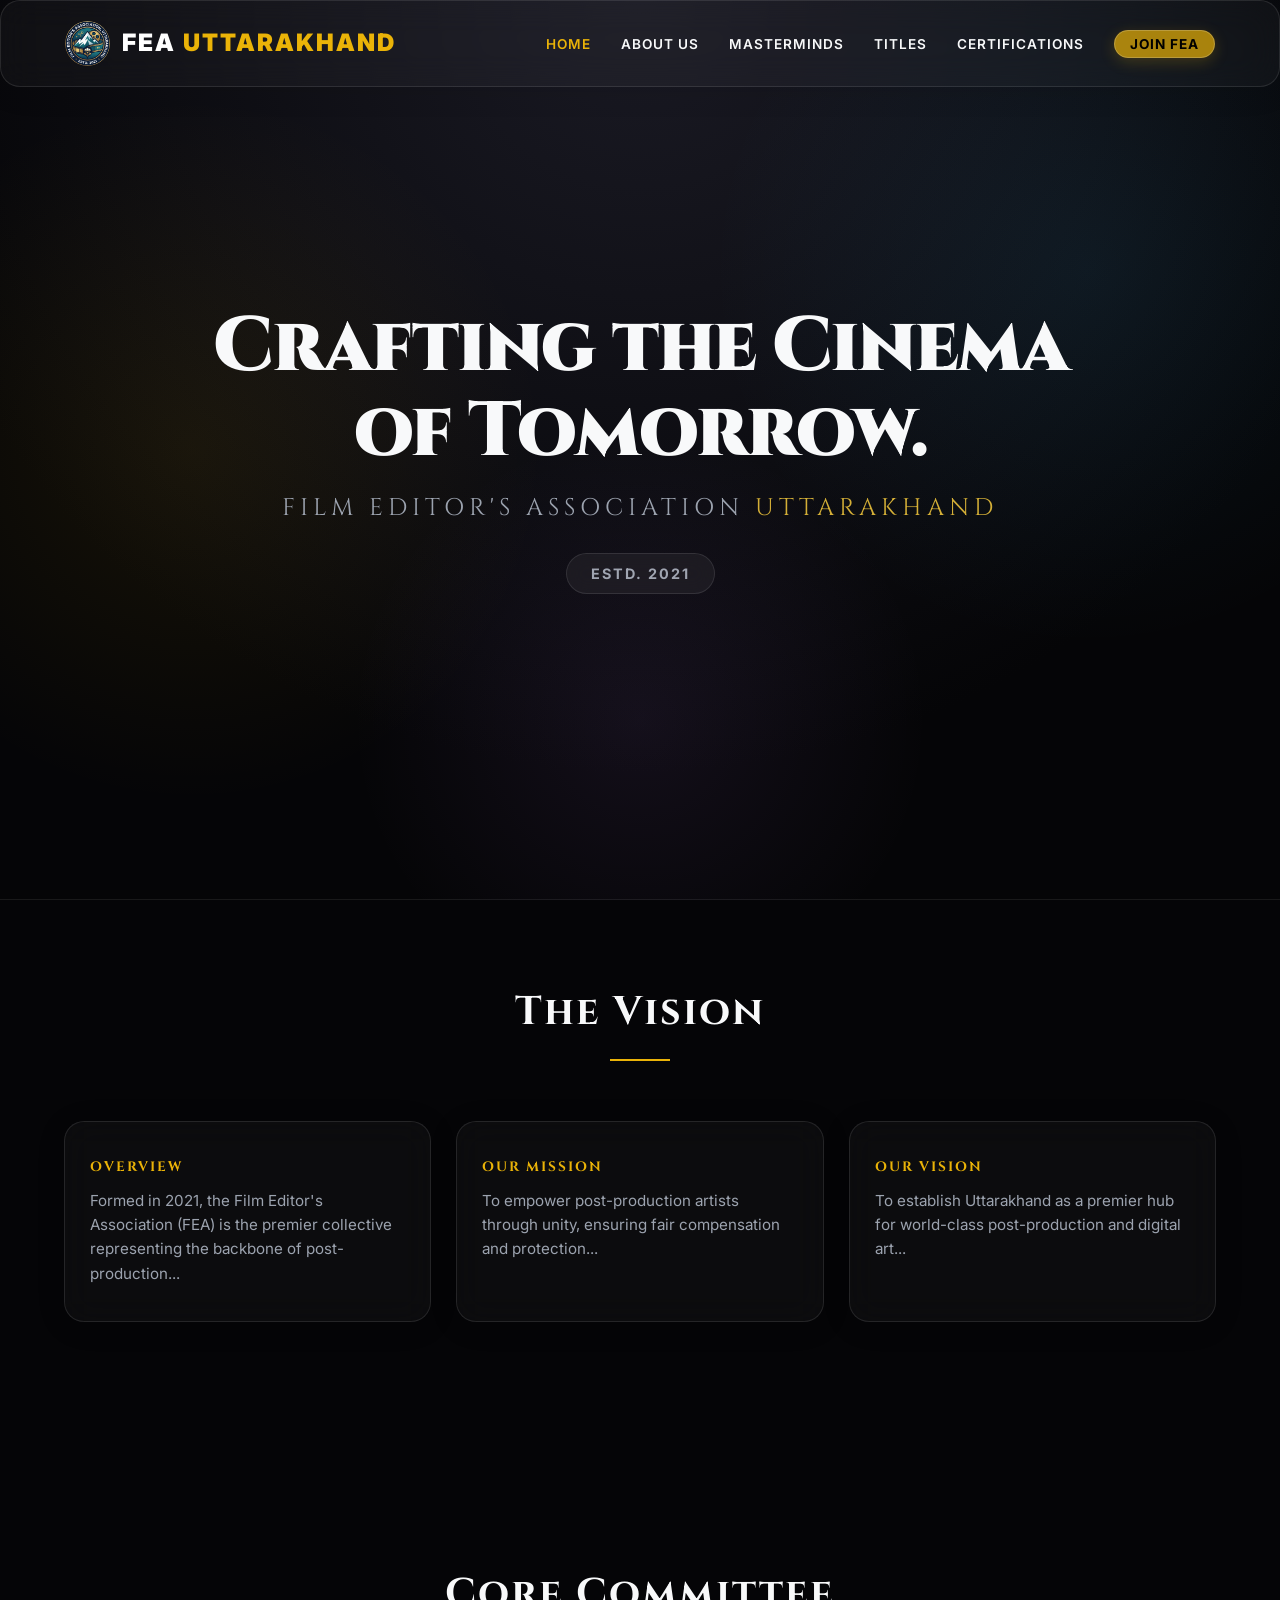
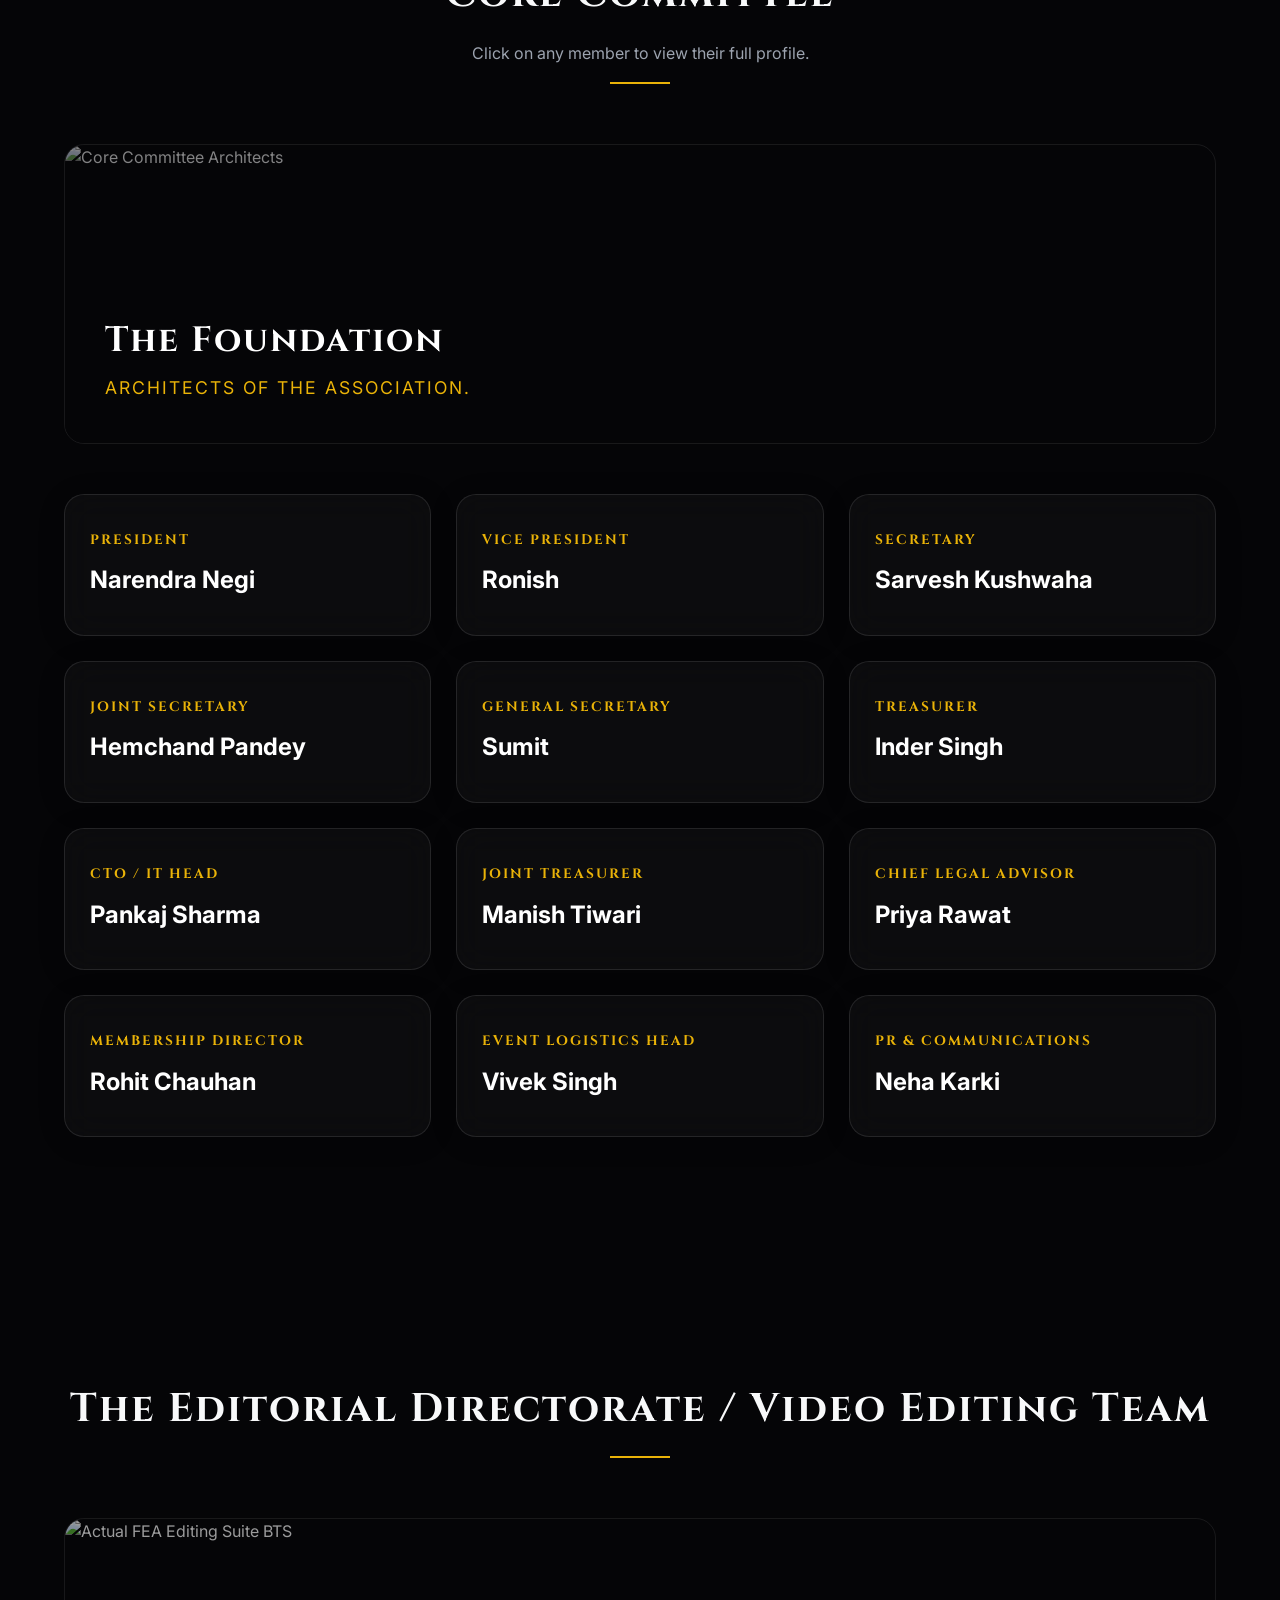
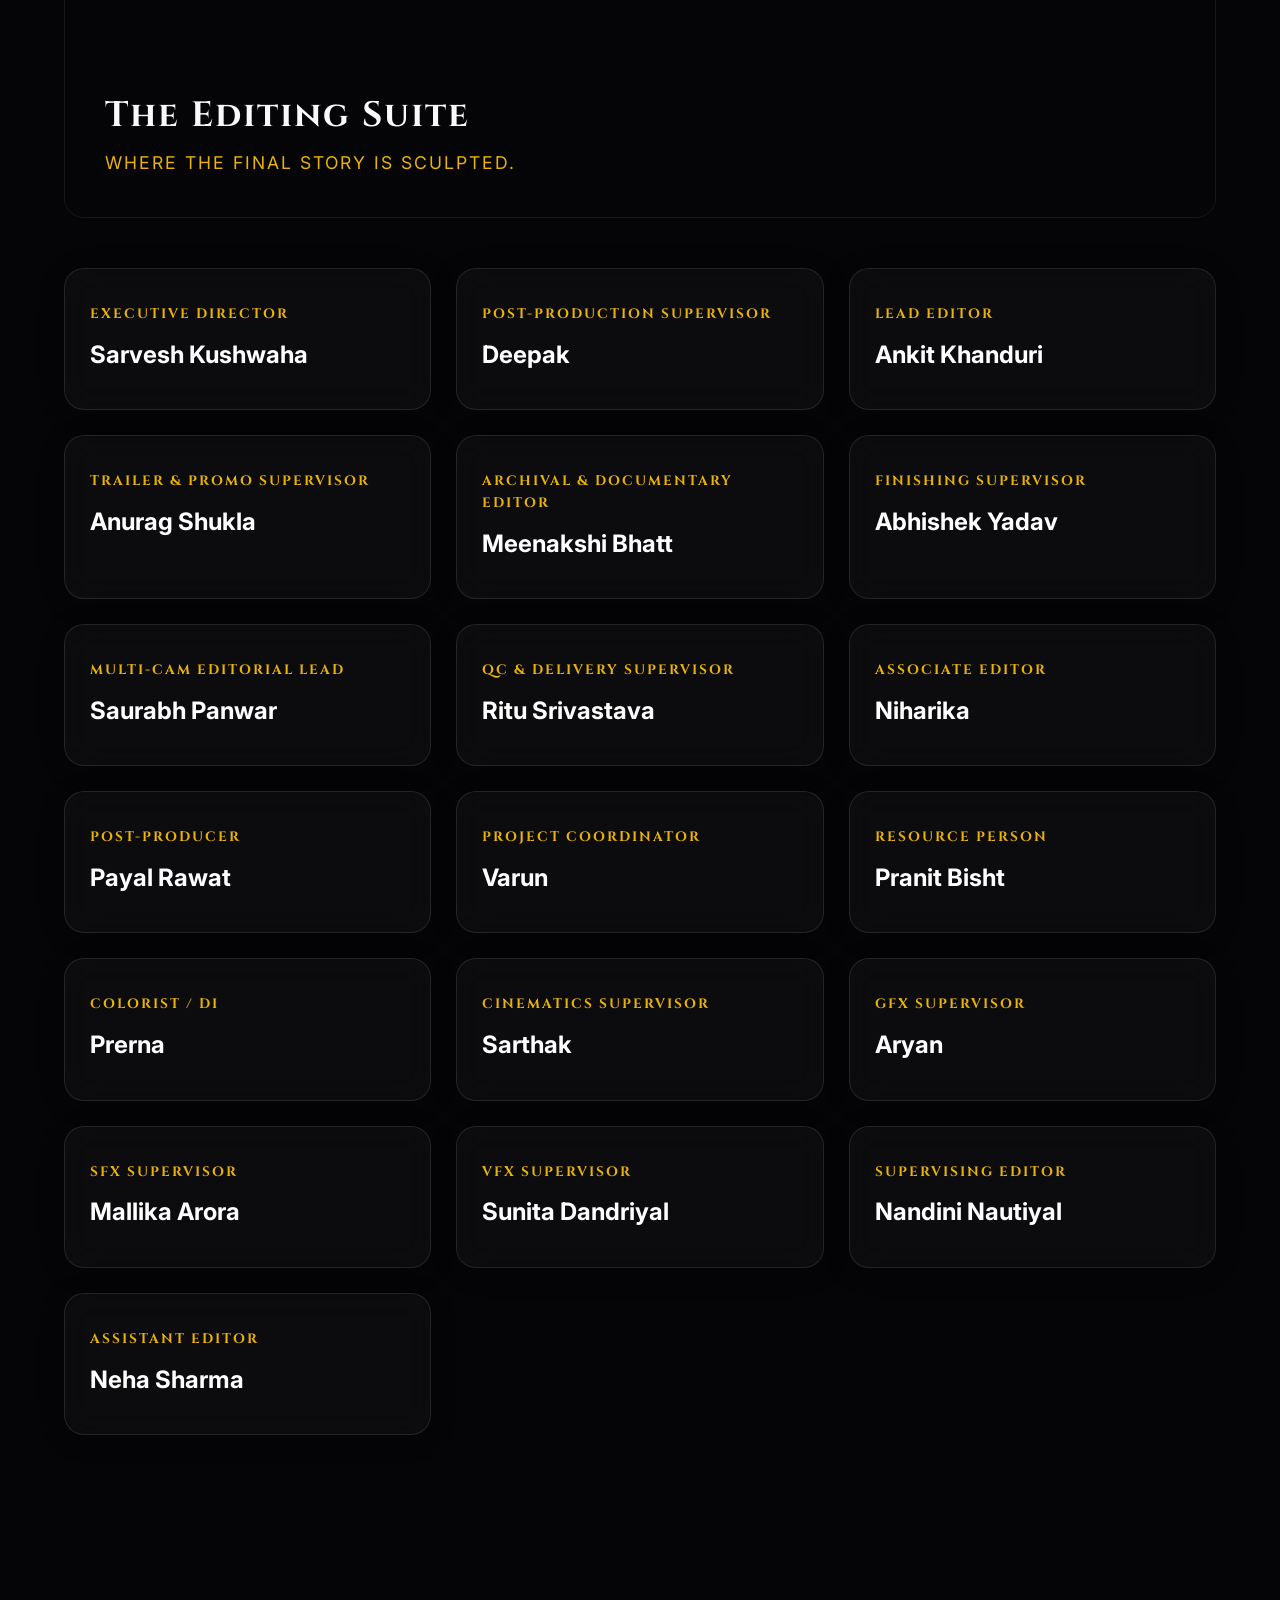
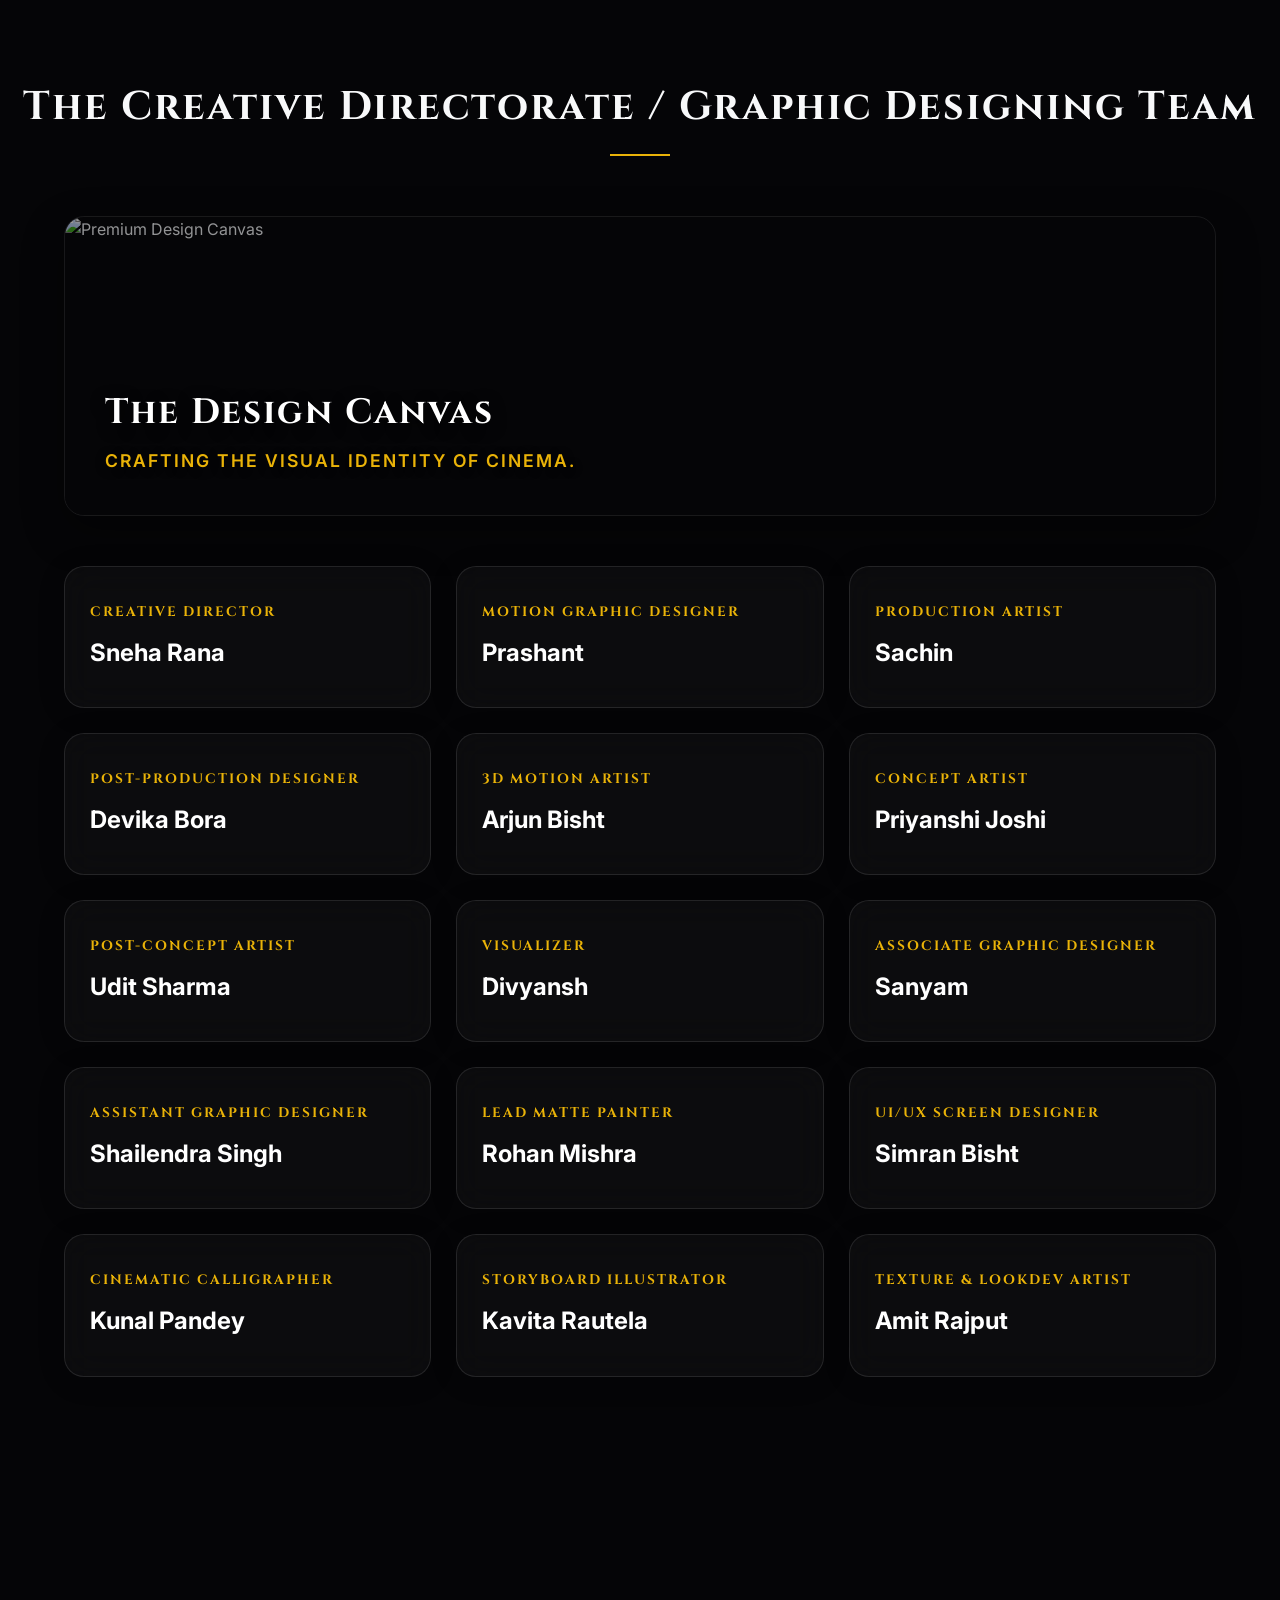
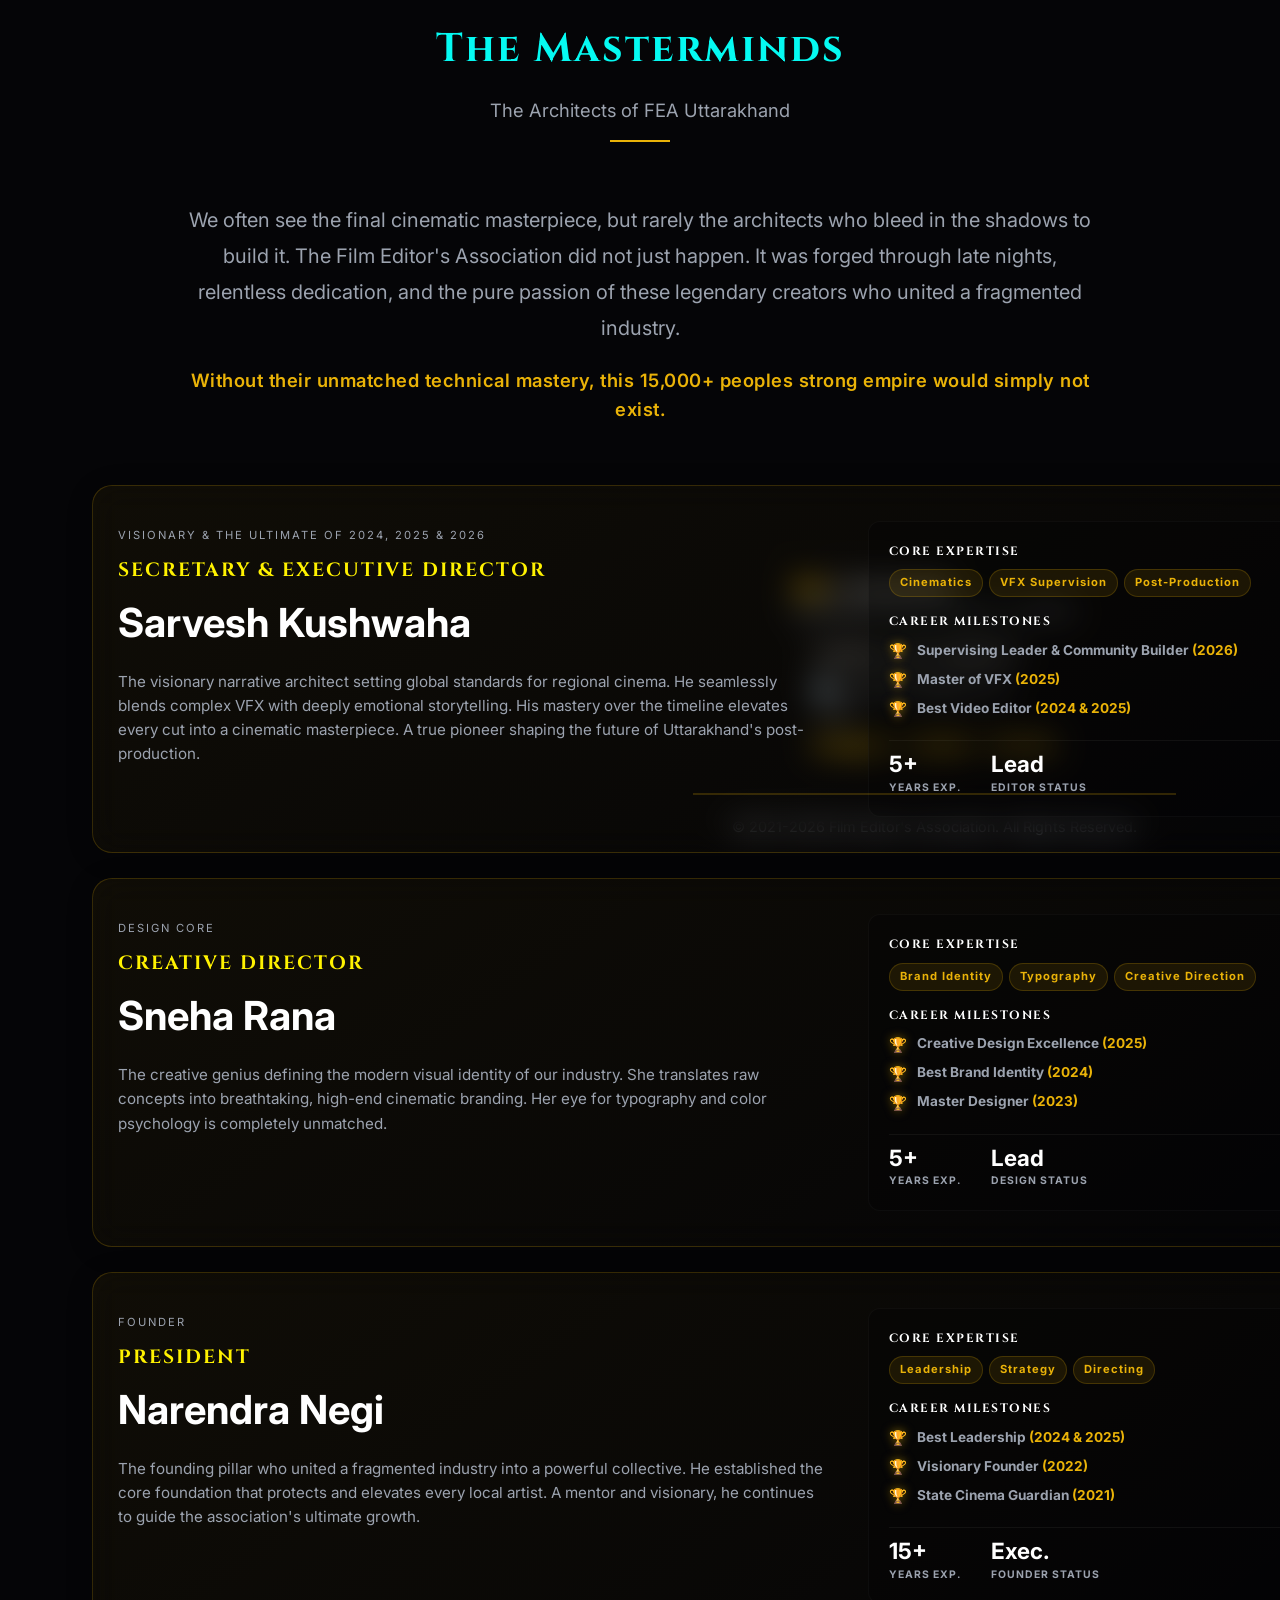
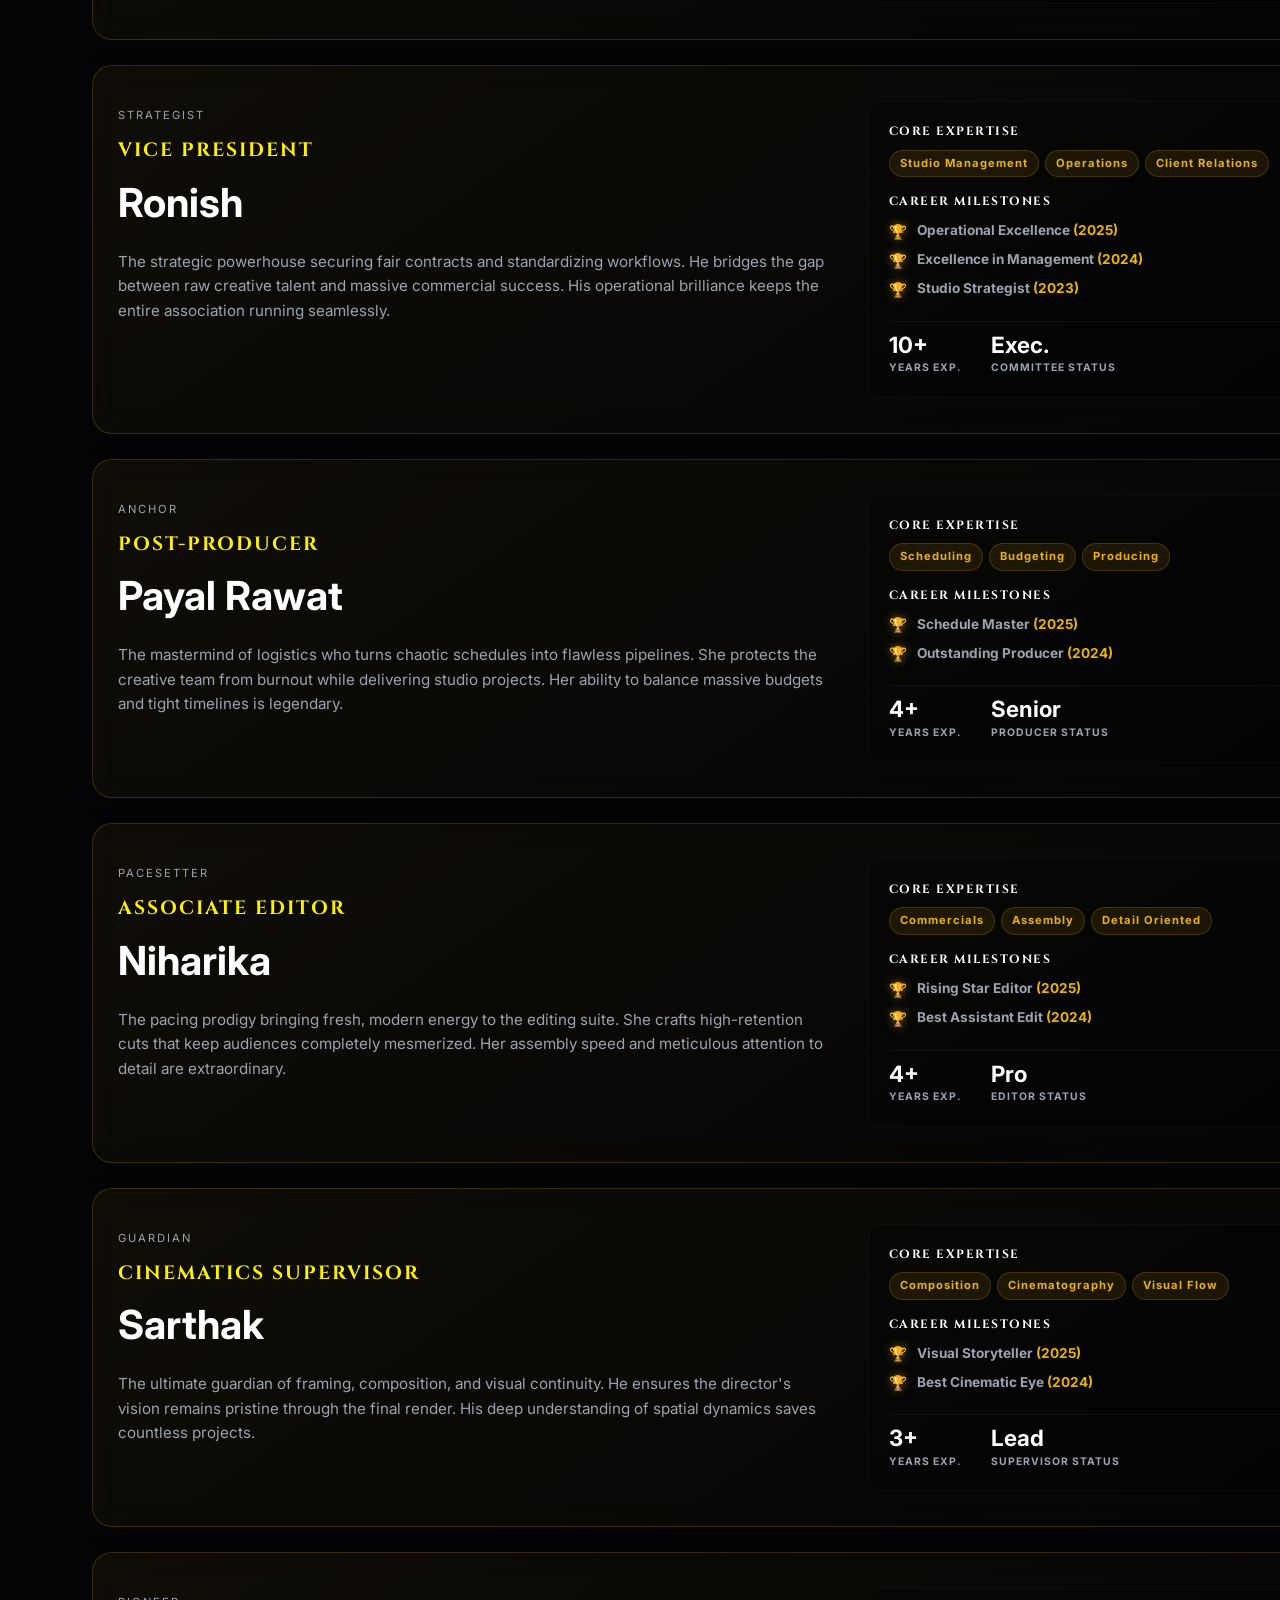
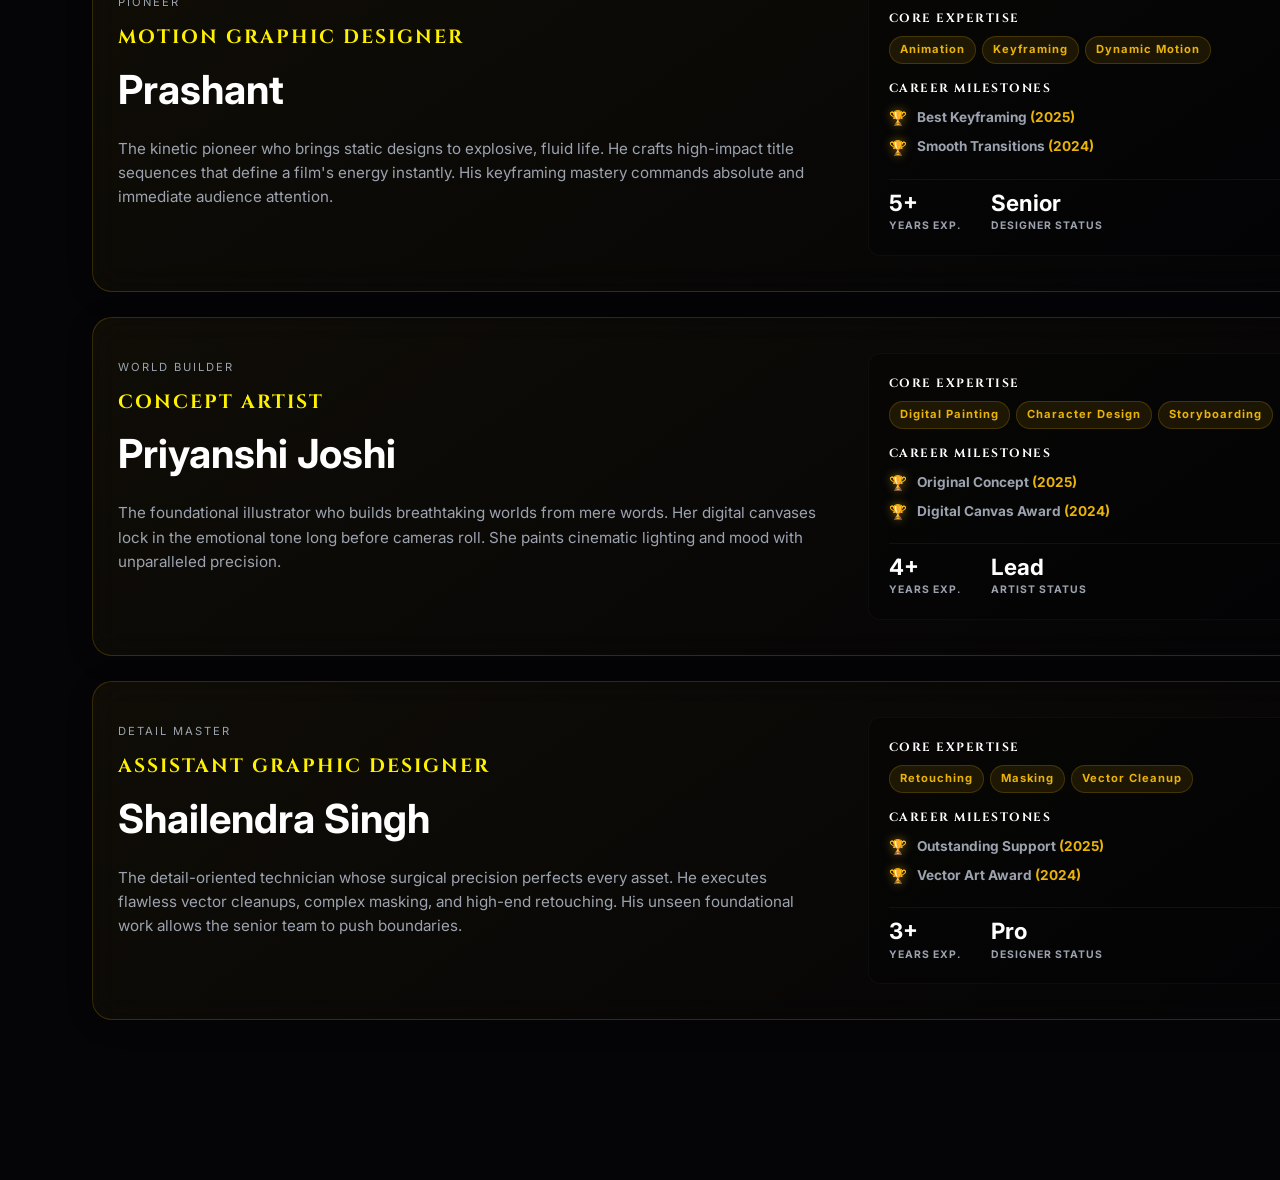
==== commit 2216d8fa: "Update index.html" ====
--- a/index.html
+++ b/index.html
@@ -10,7 +10,7 @@
 <body>
     
 <header>
-    <a href="index.html" class="logo-link">
+<a href="index.html" class="logo-link">
     <img src="1000021500-modified.png" alt="FEA Logo" class="header-logo-img">
     <div class="logo">FEA <span>Uttarakhand</span></div>
 </a>
@@ -28,7 +28,7 @@
             <li><a href="index.html#masterminds">Masterminds</a></li>
             <li><a href="awards.html">Titles</a></li>
             <li><a href="certifications.html">Certifications</a></li>
-
+ 
             <li><a href="#" class="join-trigger" style="background: rgba(234, 179, 8, 0.7); backdrop-filter: blur(10px); -webkit-backdrop-filter: blur(10px); border: 1px solid rgba(255,255,255,0.2); color: #000; padding: 5px 15px; border-radius: 20px; font-weight: bold; box-shadow: 0 4px 15px rgba(234,179,8,0.2);">Join FEA</a></li>
         </ul>
     </nav>
@@ -59,10 +59,6 @@
             <h3>Our Vision</h3>
             <p>To establish Uttarakhand as a premier hub for world-class post-production and digital art...</p>
         </div>
-        <div class="about-box about-trigger" data-type="activities">
-            <h3>Core Activities</h3>
-            <p>We host advanced software workshops, conduct portfolio reviews, and organize awards...</p>
-        </div>
     </div>
 
     <section id="committee" style="padding-top: 60px;">
@@ -84,8 +80,9 @@
         <div class="grid-container">
             <div class="card profile-trigger" data-member="Narendra Negi"><h3>President</h3><p>Narendra Negi</p></div>
             <div class="card profile-trigger" data-member="Ronish"><h3>Vice President</h3><p>Ronish</p></div>
-            <div class="card profile-trigger" data-member="Sumit"><h3>Secretary</h3><p>Sumit</p></div>
+            <div class="card profile-trigger" data-member="Sarvesh Kushwaha"><h3>Secretary</h3><p>Sarvesh Kushwaha</p></div>
             <div class="card profile-trigger" data-member="Hemchand Pandey"><h3>Joint Secretary</h3><p>Hemchand Pandey</p></div>
+            <div class="card profile-trigger" data-member="Sumit"><h3>General Secretary</h3><p>Sumit</p></div>
             <div class="card profile-trigger" data-member="Inder Singh"><h3>Treasurer</h3><p>Inder Singh</p></div>
             <div class="card profile-trigger" data-member="Pankaj Sharma"><h3>CTO / IT Head</h3><p>Pankaj Sharma</p></div>
             <div class="card profile-trigger" data-member="Manish Tiwari"><h3>Joint Treasurer</h3><p>Manish Tiwari</p></div>
@@ -183,12 +180,13 @@
         <div class="grid-container">
             <!-- (Your 10 Spotlight Cards go here) -->
 <div class="grid-container">
+    
             
             <!-- 1. SARVESH KUSHWAHA -->
             <div class="card spotlight-card profile-trigger" data-member="Sarvesh Kushwaha">
                 <div>
                     <span class="mm-tag">Visionary & The Ultimate of 2024, 2025 & 2026</span>
-                    <h3 style="color: #fff200; font-size: 1.2rem; margin-bottom: 5px;">Executive Director</h3>
+                    <h3 style="color: #fff200; font-size: 1.2rem; margin-bottom: 5px;">Secretary & Executive Director</h3>
                     <p style="font-size: 2.5rem; margin-bottom: 15px;">Sarvesh Kushwaha</p>
                     <div class="mm-desc" style="border-top: none; padding-top: 0; margin-top: 0;">
                         The visionary narrative architect setting global standards for regional cinema. 
@@ -211,7 +209,7 @@
                         <div style="display: flex; flex-direction: column; gap: 6px;">
                             <div style="display: flex; align-items: center; gap: 10px;">
                                 <span style="font-size: 0.9rem; filter: drop-shadow(0 0 5px rgba(234,179,8,0.5));">🏆</span>
-                                <p style="color: var(--text-muted); font-size: 0.85rem; margin: 0;">Supervising Leader & Community Builder<span style="color: var(--accent-gold); font-weight: bold;">(2026)</span></p>
+                                <p style="color: var(--text-muted); font-size: 0.85rem; margin: 0;">Supervising Leader & Community Builder <span style="color: var(--accent-gold); font-weight: bold;">(2026)</span></p>
                             </div>
                             <div style="display: flex; align-items: center; gap: 10px;">
                                 <span style="font-size: 0.9rem; filter: drop-shadow(0 0 5px rgba(234,179,8,0.5));">🏆</span>
@@ -723,6 +721,19 @@
         </div>
     </div>
 
+    <!-- About Us Modal -->
+    <div id="about-modal" class="modal-overlay">
+        <div class="modal-content" style="text-align: center;">
+            <span class="close-btn" id="close-about-modal">&times;</span>
+            <div class="modal-header">
+                <h2 id="about-modal-title">Title</h2>
+                <div class="divider" style="margin-bottom: 20px;"></div>
+            </div>
+            <div class="modal-body">
+                <p id="about-modal-desc" class="main-desc">Details will appear here...</p>
+            </div>
+        </div>
+    </div>
     <!-- Join FEA Modal -->
     <div id="join-modal" class="modal-overlay">
         <div class="modal-content glass-panel" style="text-align: center;">
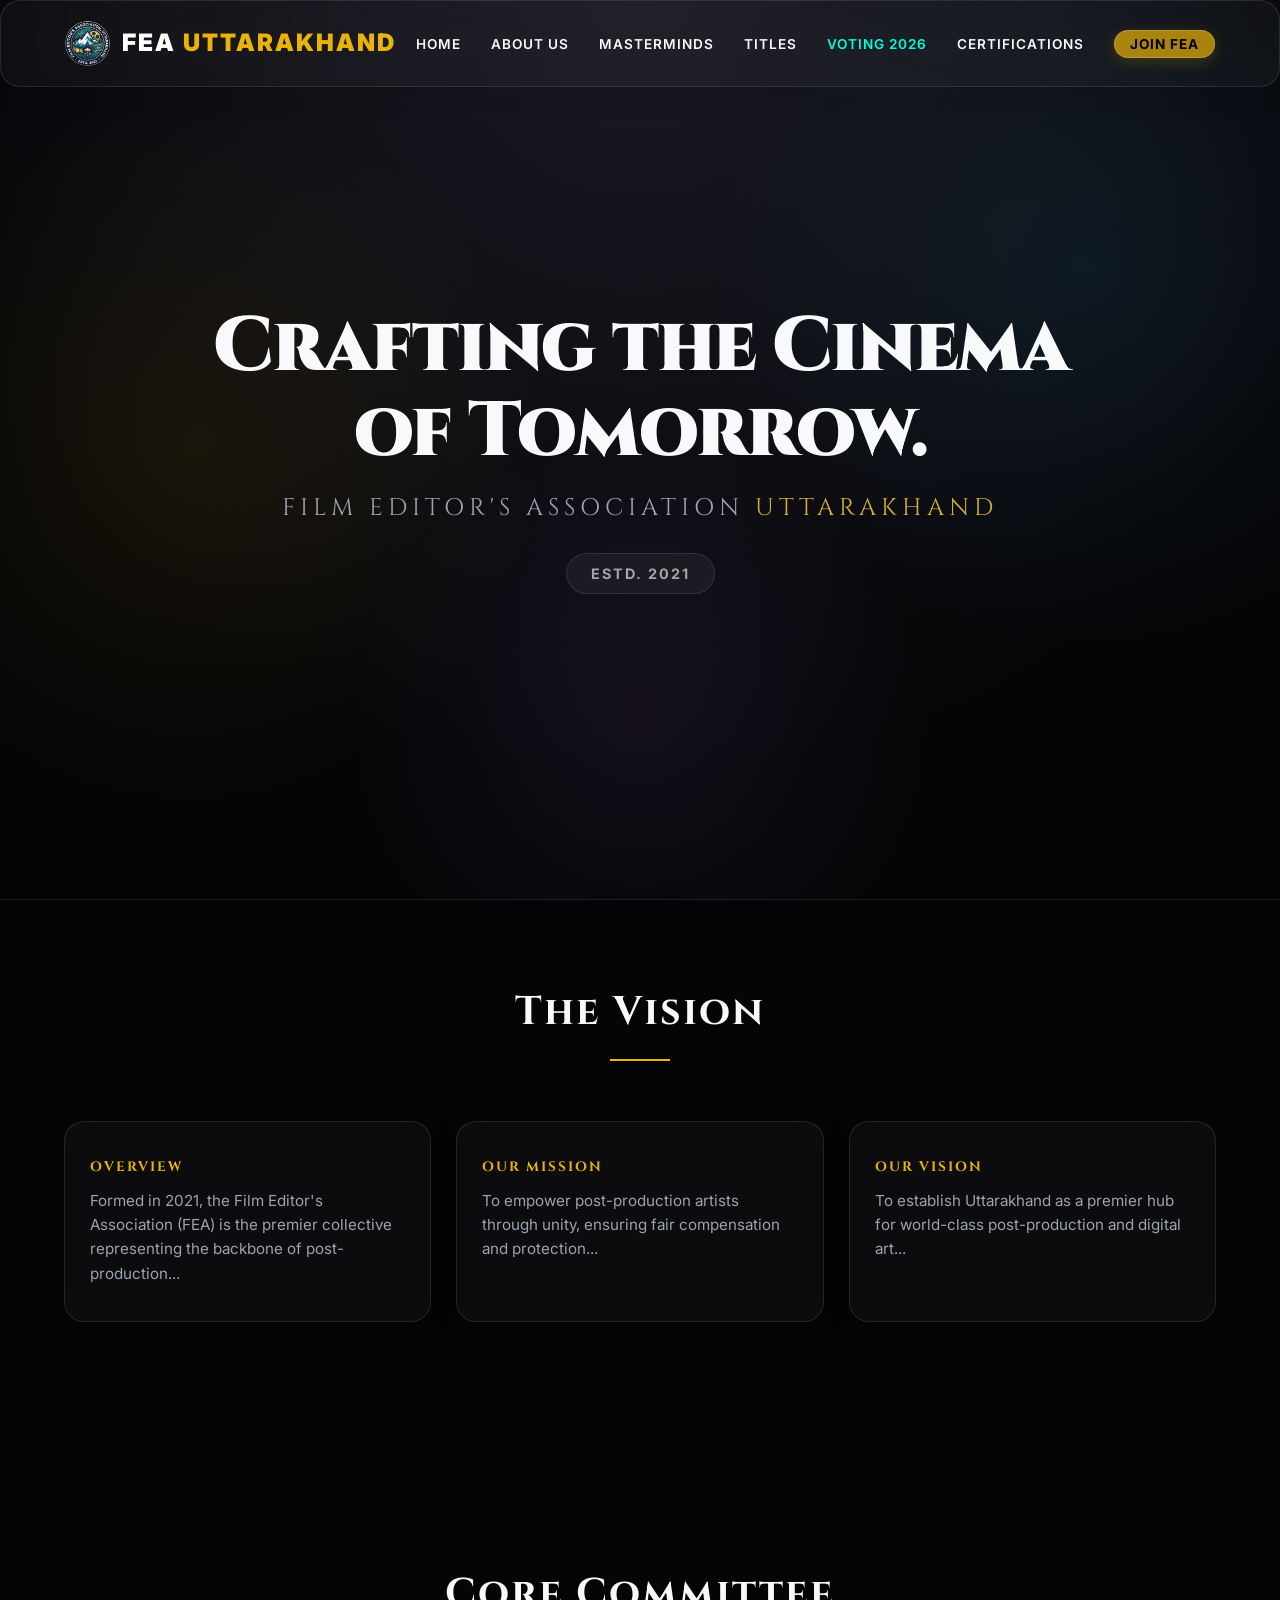
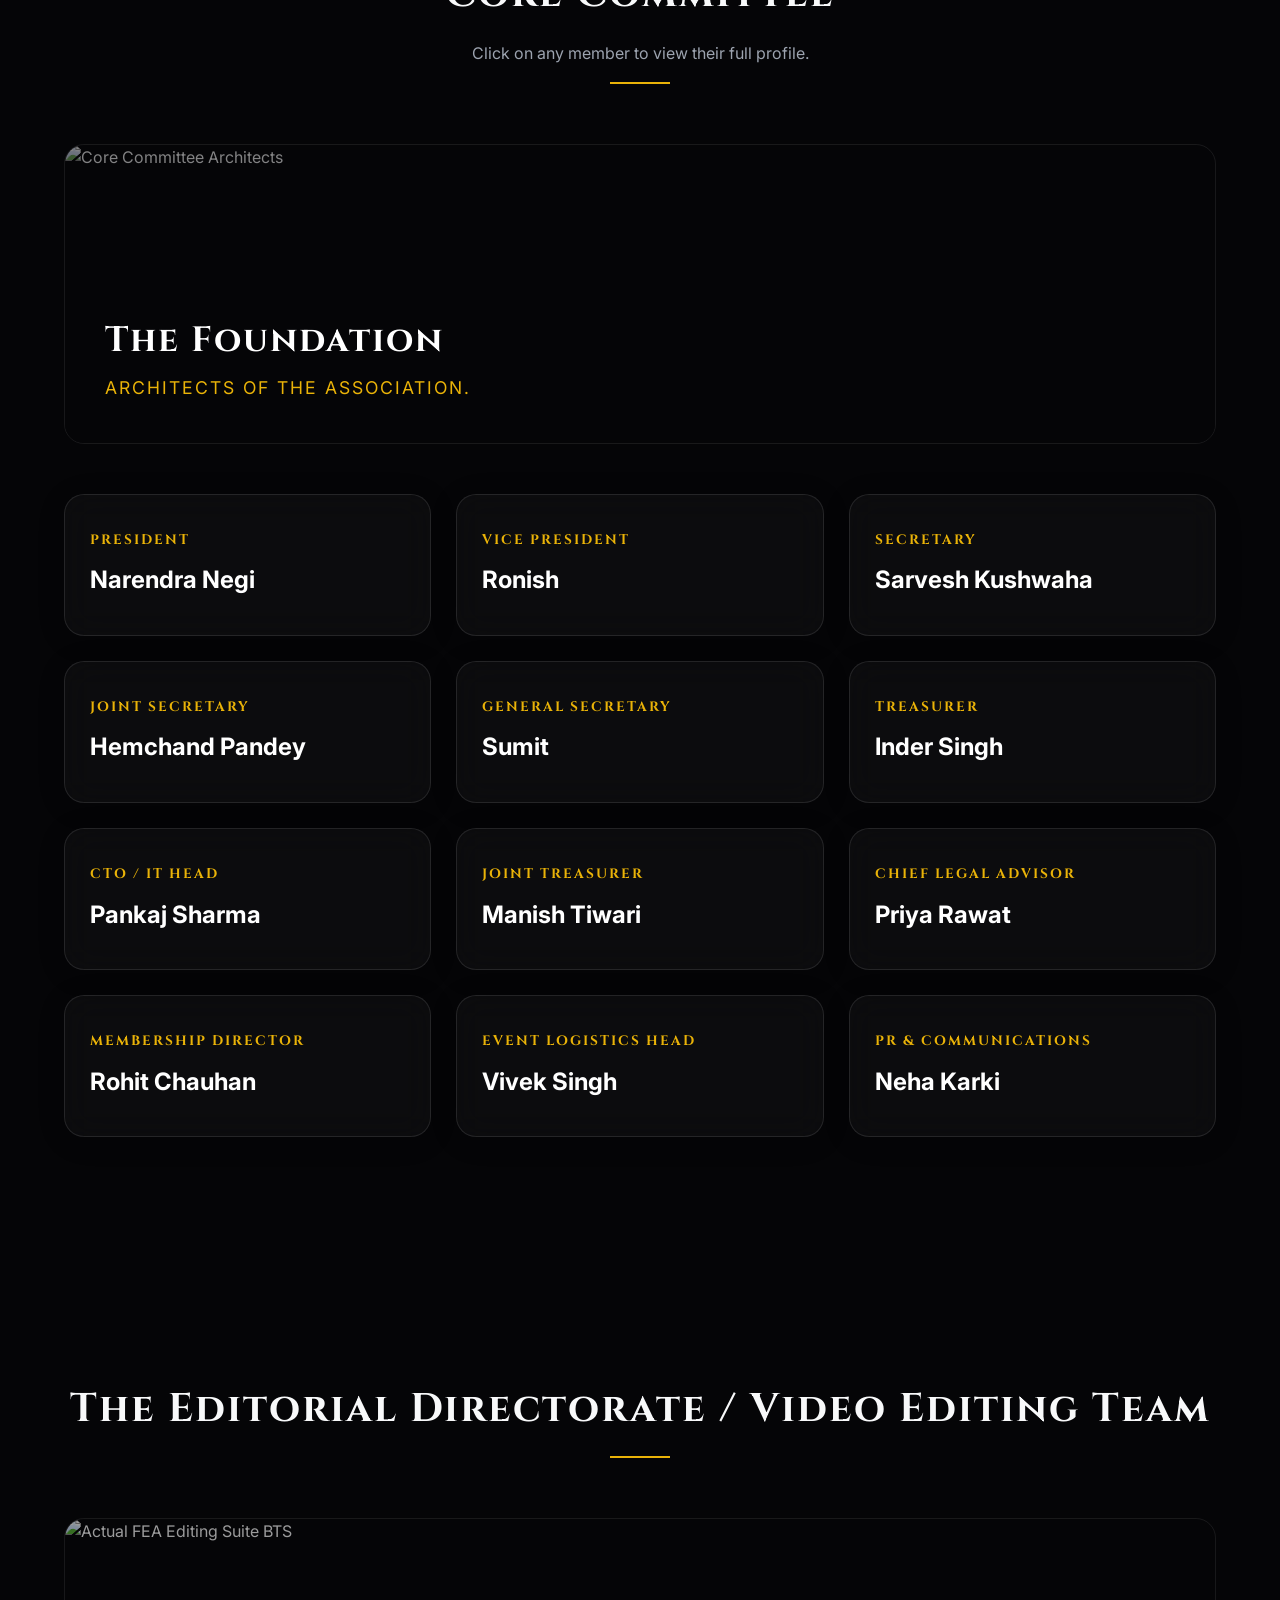
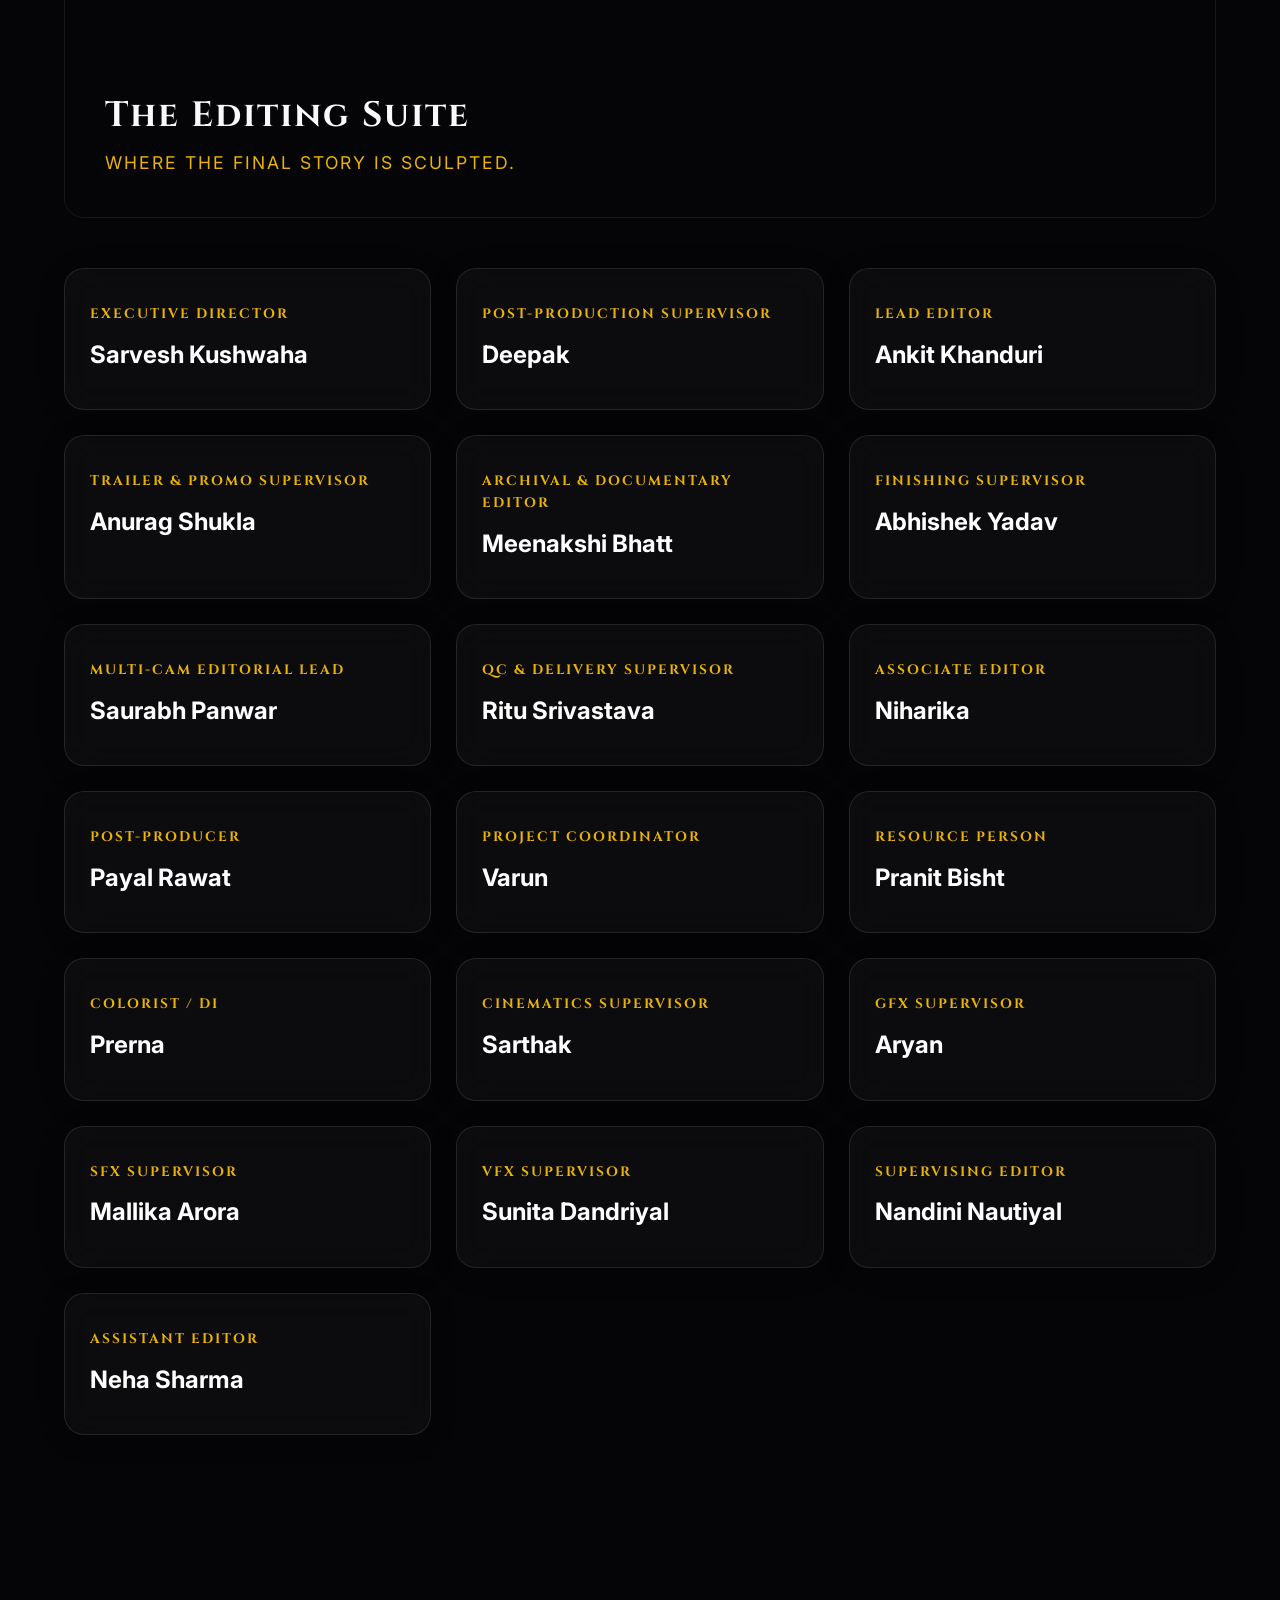
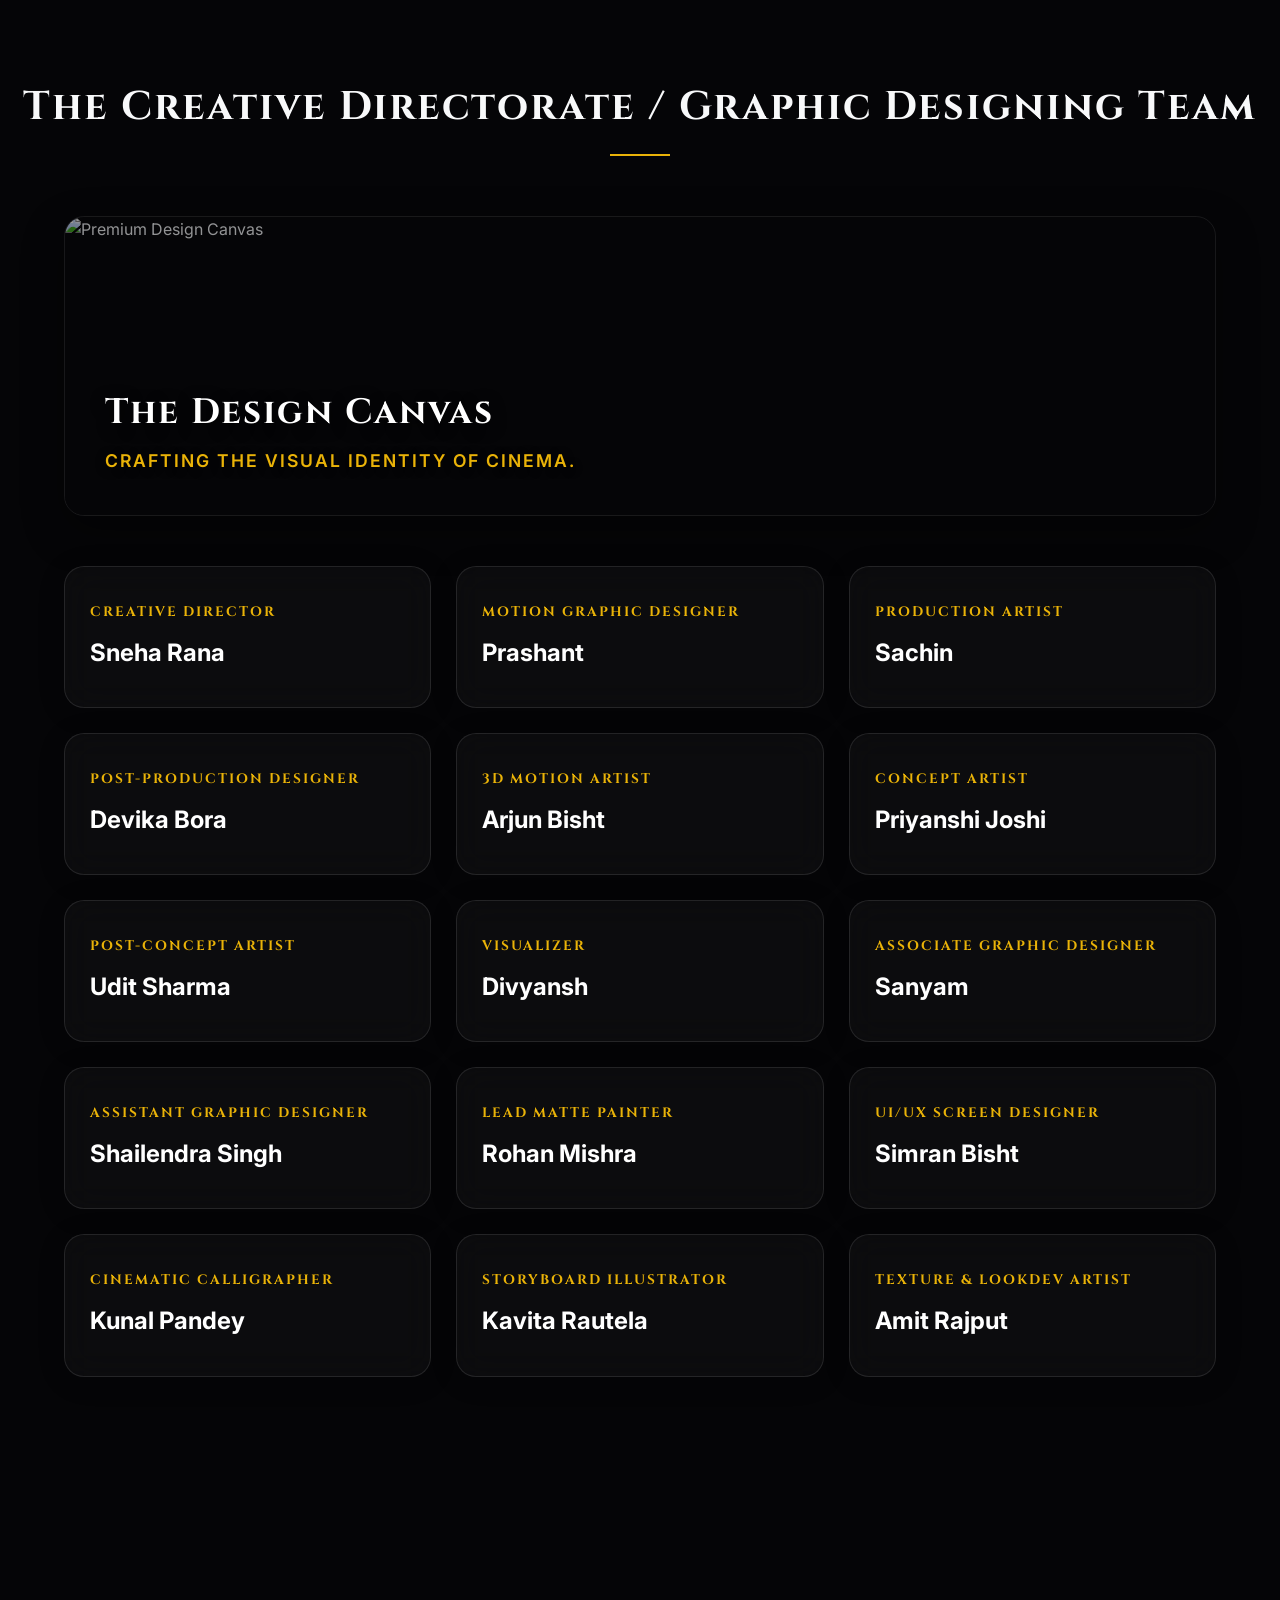
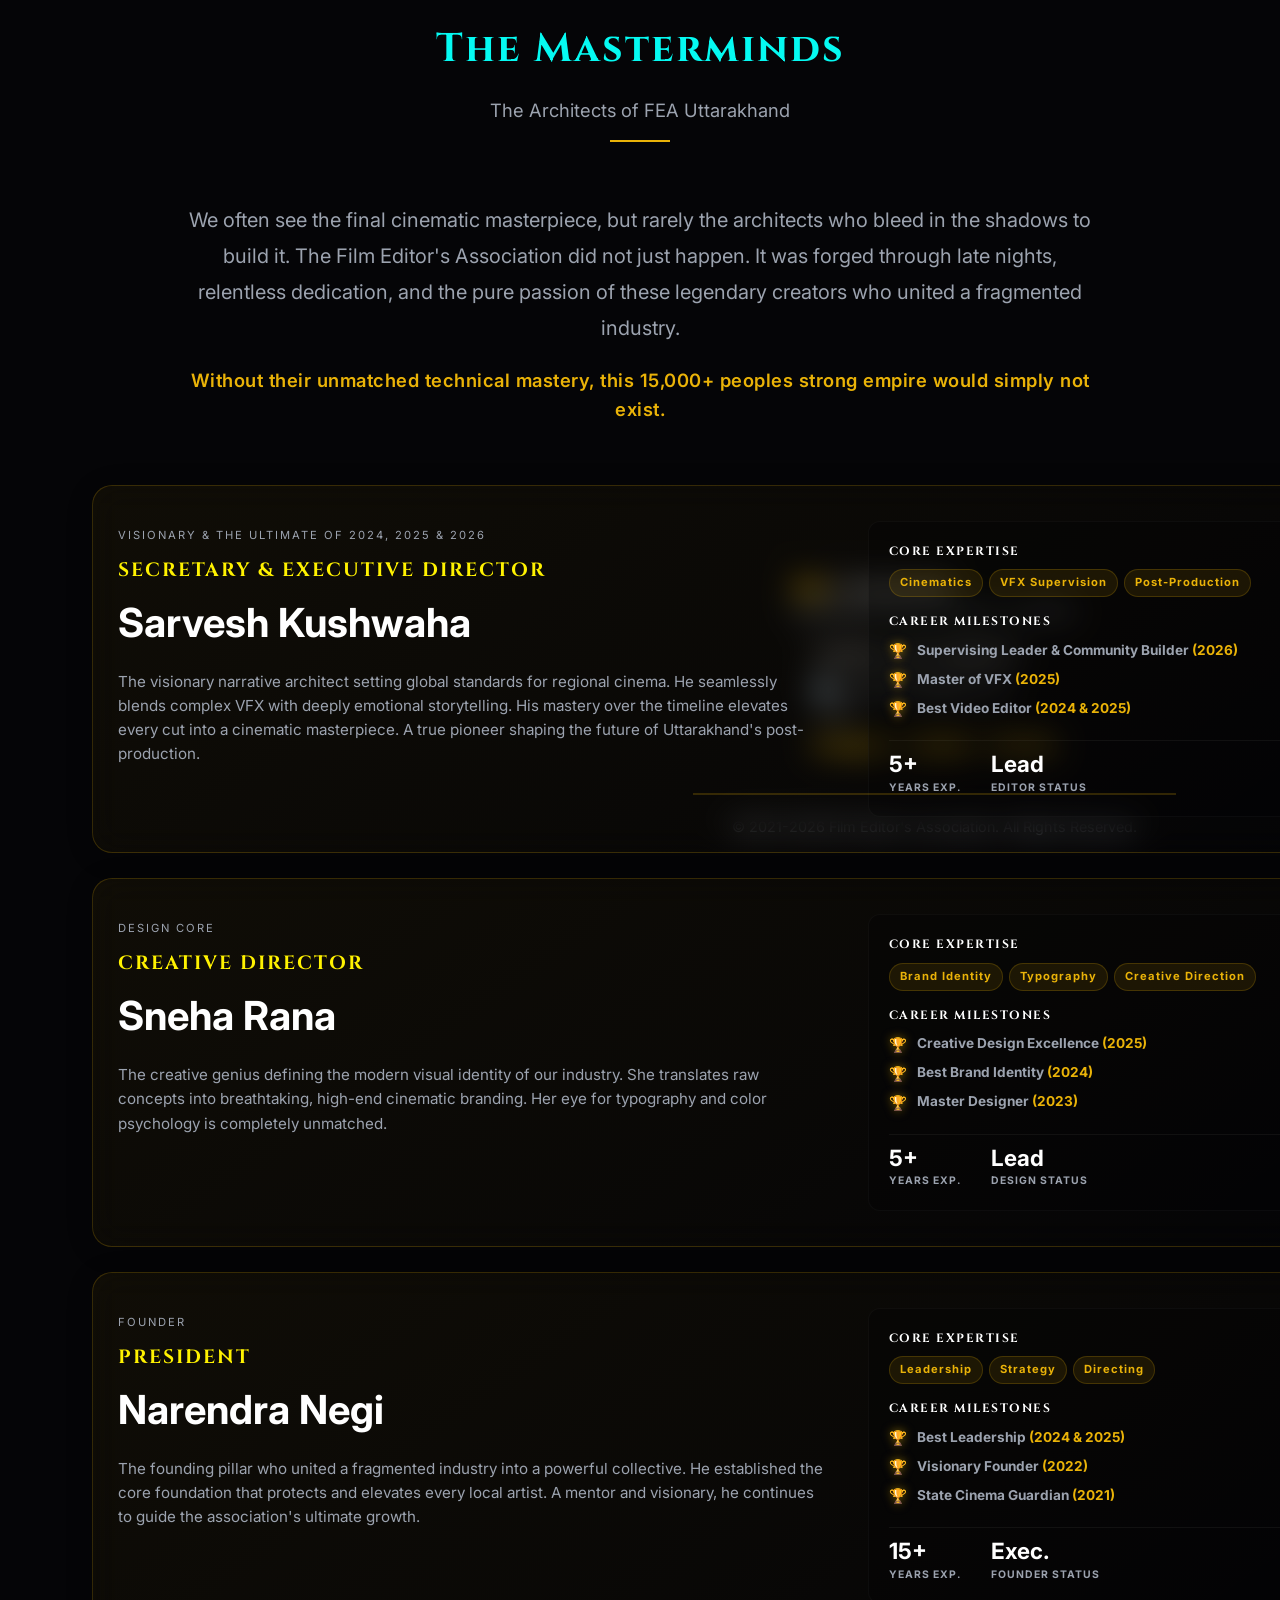
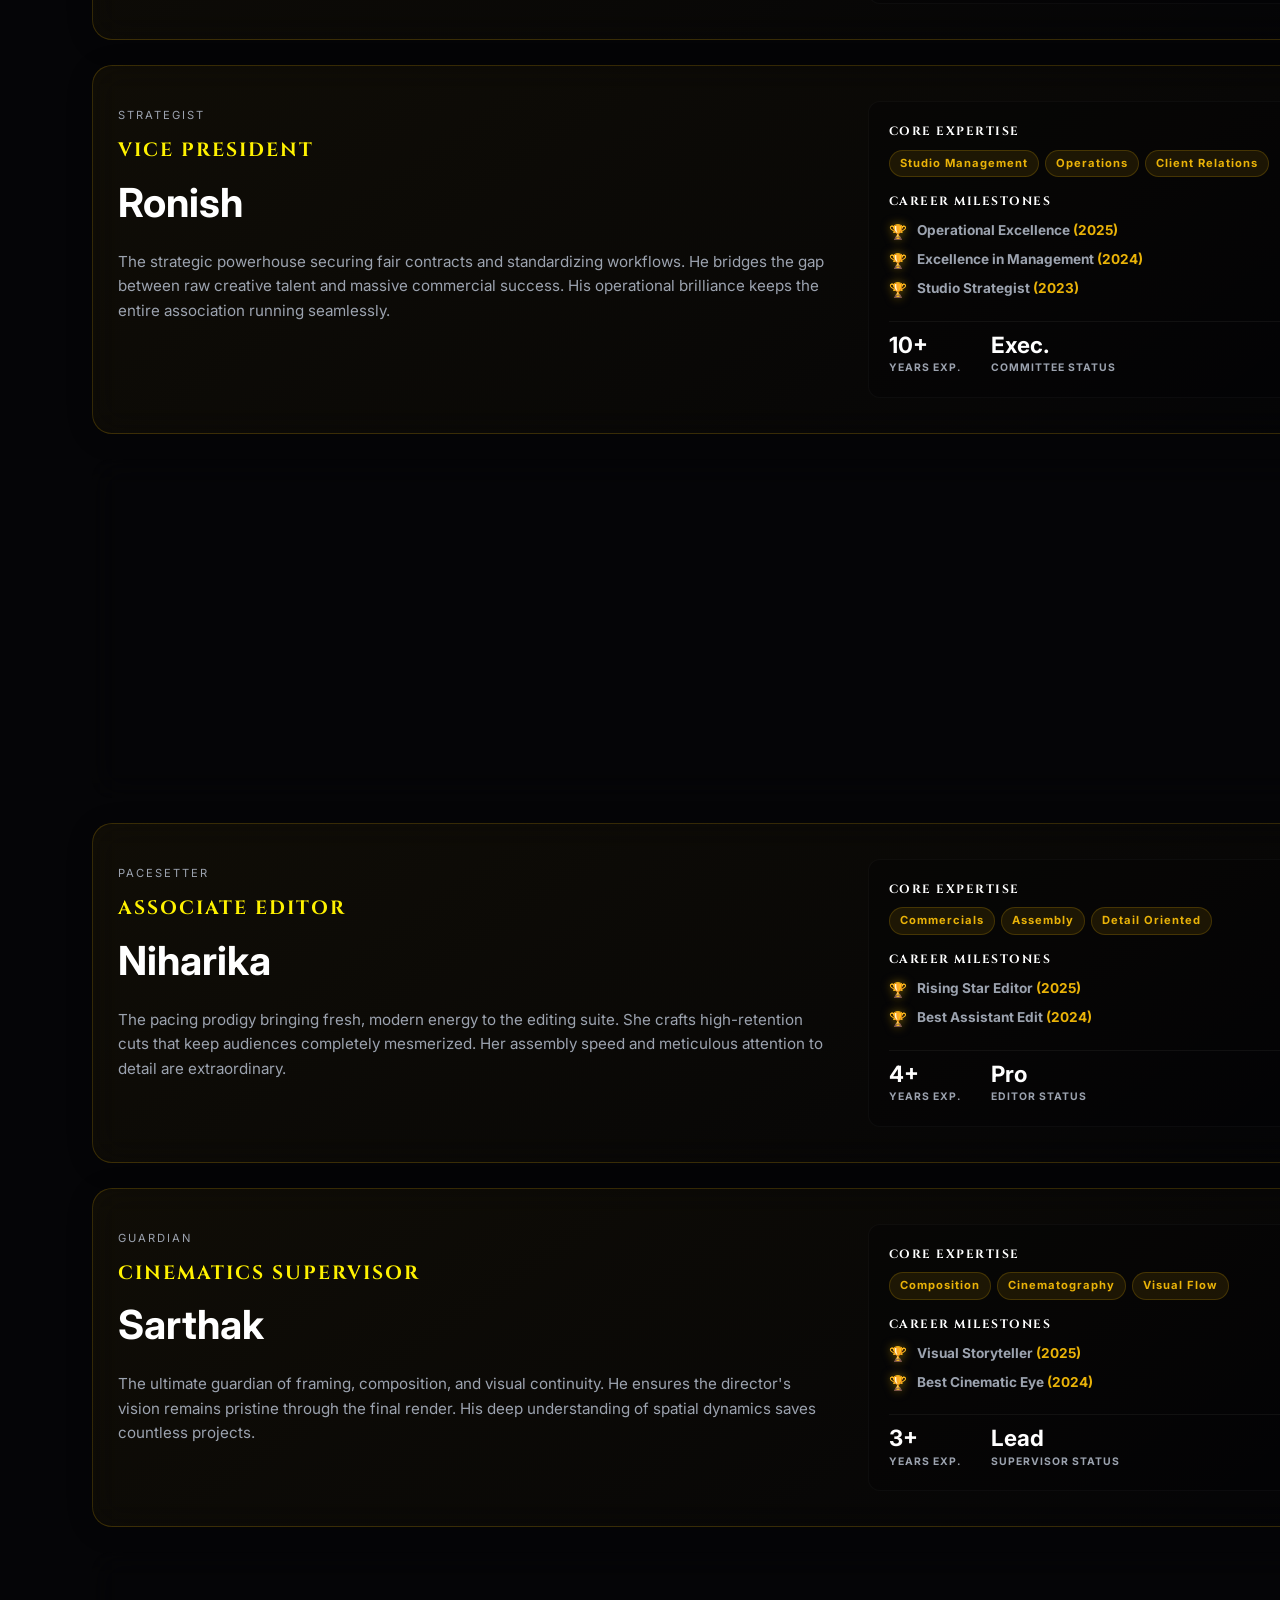
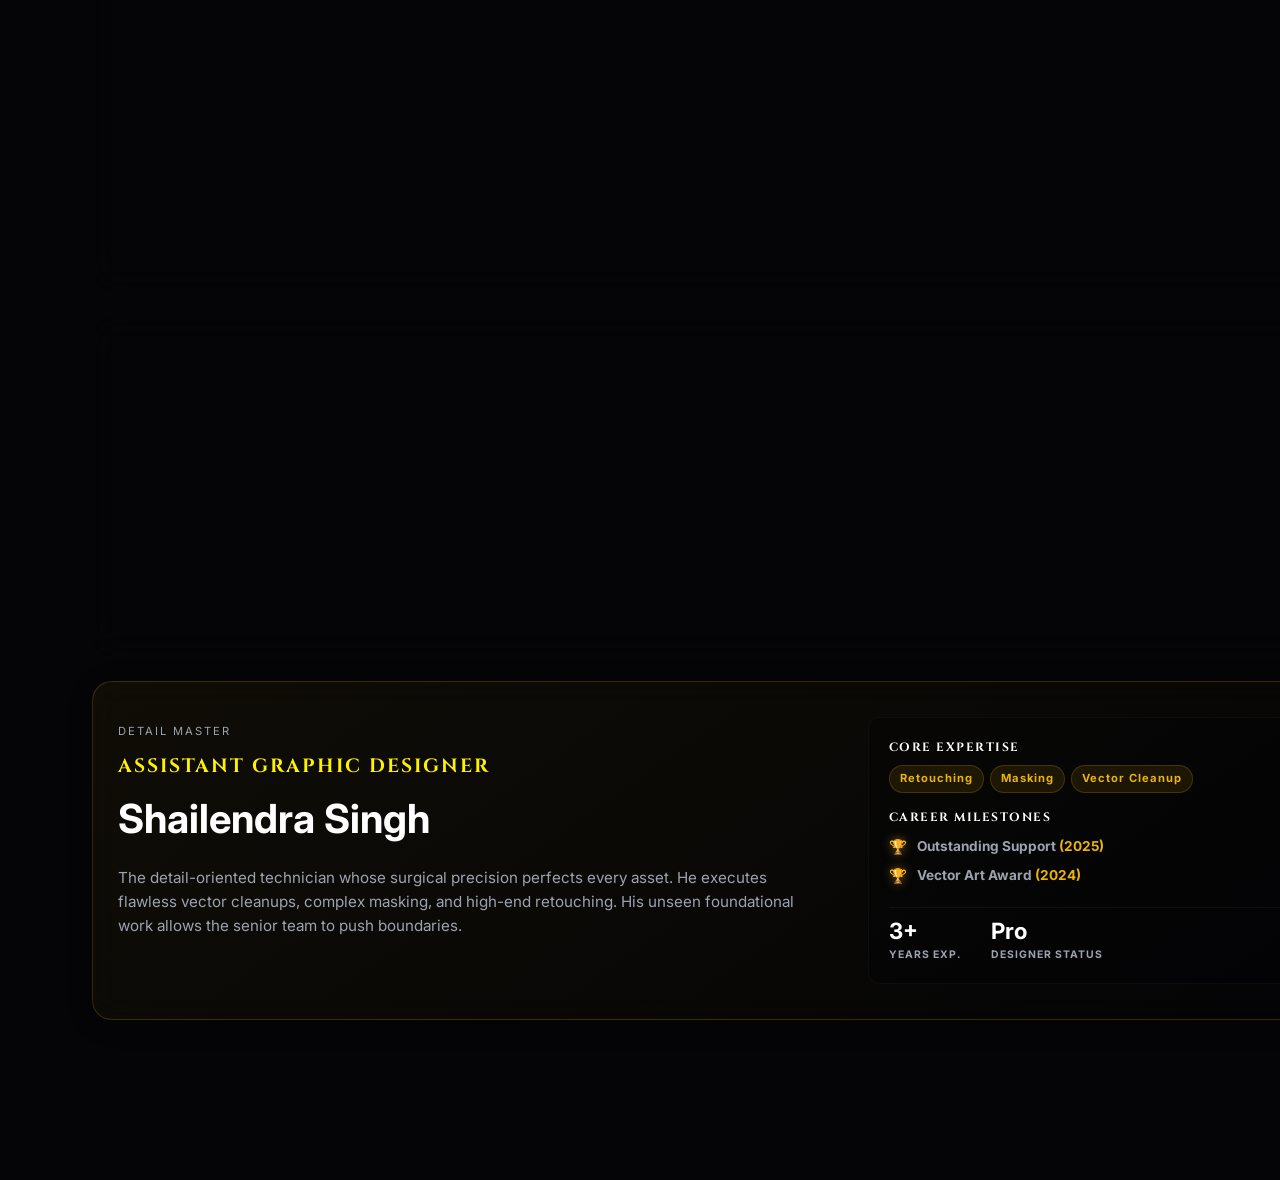
==== commit 6ae06f4b: "Add files via upload" ====
--- a/index.html
+++ b/index.html
@@ -3,7 +3,7 @@
 <html lang="en">
 <head>
     <meta charset="UTF-8">
-    <meta name="viewport" content="width=1280">
+    <meta name="viewport" content="width=device-width, initial-scale=1.0">
     <title>FEA Uttarakhand | Official</title>
     <link rel="stylesheet" href="style.css">
 </head>
@@ -21,16 +21,15 @@
         <span class="bar"></span>
     </div>
 
-    <nav class="nav-container">
-        <ul class="nav-links">
-            <li><a href="index.html" class="active">Home</a></li>
-            <li><a href="#" class="about-trigger" data-type="intro">About Us</a></li>
-            <li><a href="index.html#masterminds">Masterminds</a></li>
-            <li><a href="awards.html">Titles</a></li>
-            <li><a href="certifications.html">Certifications</a></li>
- 
-            <li><a href="#" class="join-trigger" style="background: rgba(234, 179, 8, 0.7); backdrop-filter: blur(10px); -webkit-backdrop-filter: blur(10px); border: 1px solid rgba(255,255,255,0.2); color: #000; padding: 5px 15px; border-radius: 20px; font-weight: bold; box-shadow: 0 4px 15px rgba(234,179,8,0.2);">Join FEA</a></li>
-        </ul>
+    <ul class="nav-links">
+    <li><a href="index.html">Home</a></li>
+    <li><a href="#" class="about-trigger" data-type="intro">About Us</a></li>
+    <li><a href="index.html#masterminds">Masterminds</a></li>
+    <li><a href="awards.html">Titles</a></li>
+    <li><a href="voting.html" style="color: #00ffdd;">Voting 2026</a></li> <!-- NEW TAB -->
+    <li><a href="certifications.html">Certifications</a></li>
+    <li><a href="#" class="join-trigger" style="background: rgba(234, 179, 8, 0.7); backdrop-filter: blur(10px); -webkit-backdrop-filter: blur(10px); border: 1px solid rgba(255,255,255,0.2); color: #000; padding: 5px 15px; border-radius: 20px; font-weight: bold; box-shadow: 0 4px 15px rgba(234,179,8,0.2);">Join FEA</a></li>
+</ul>
     </nav>
 </header>
     <section class="hero">
@@ -786,4 +785,4 @@
     
     <script src="script.js"></script>
 </body>
-</html>
+</html>
--- a/style.css
+++ b/style.css
@@ -401,3 +401,667 @@
         text-align: center;
     }
 }
+/* =========================================================
+   FEA 2026 — ART-DIRECTED CINEMATIC VOTING UI
+   ========================================================= */
+:root {
+    --gold-light: #f6e27a;
+    --gold-mid: #d4af37;
+    --gold-deep: #997415;
+    --gold-gradient: linear-gradient(135deg, #f6e27a 0%, #d4af37 50%, #aa7c11 100%);
+    --obsidian: #07070b;
+    --glass-border: rgba(212, 175, 55, 0.18);
+}
+
+/* --- CONTROLS & ARCHITECTURAL FILTER BAR --- */
+.voting-controls {
+    max-width: 1380px;
+    margin: 0 auto 55px;
+    padding: 0 5%;
+    display: flex;
+    flex-direction: column;
+    align-items: center;
+    gap: 28px;
+}
+
+.voting-stats-bar {
+    display: inline-flex;
+    flex-wrap: wrap;
+    justify-content: center;
+    align-items: center;
+    gap: 40px;
+    background: linear-gradient(180deg, rgba(255, 255, 255, 0.03), rgba(255, 255, 255, 0.01));
+    border-top: 1px solid rgba(212, 175, 55, 0.35);
+    border-bottom: 1px solid rgba(212, 175, 55, 0.15);
+    padding: 16px 48px;
+    position: relative;
+}
+
+.stat-pill {
+    font-size: 0.72rem;
+    color: var(--text-muted);
+    letter-spacing: 3px;
+    text-transform: uppercase;
+    display: flex;
+    align-items: center;
+    gap: 12px;
+}
+
+.stat-pill strong {
+    font-family: 'Cinzel', serif;
+    font-size: 1.55rem;
+    font-weight: 700;
+    background: var(--gold-gradient);
+    -webkit-background-clip: text;
+    -webkit-text-fill-color: transparent;
+    font-variant-numeric: tabular-nums;
+}
+
+.filter-tabs {
+    display: flex;
+    flex-wrap: wrap;
+    justify-content: center;
+    gap: 32px;
+    border-bottom: 1px solid rgba(255, 255, 255, 0.08);
+    padding-bottom: 2px;
+}
+
+.filter-btn {
+    background: transparent;
+    border: none;
+    color: var(--text-muted);
+    padding: 12px 4px;
+    font-family: 'Inter', sans-serif;
+    font-size: 0.78rem;
+    font-weight: 600;
+    text-transform: uppercase;
+    letter-spacing: 2.5px;
+    cursor: pointer;
+    position: relative;
+    transition: color 0.3s ease;
+}
+
+.filter-btn::after {
+    content: "";
+    position: absolute;
+    left: 0;
+    right: 0;
+    bottom: -3px;
+    height: 2px;
+    background: var(--gold-gradient);
+    transform: scaleX(0);
+    transform-origin: center;
+    transition: transform 0.35s cubic-bezier(0.22, 1, 0.36, 1);
+}
+
+.filter-btn:hover,
+.filter-btn.active {
+    color: #fff;
+}
+
+.filter-btn.active::after {
+    transform: scaleX(1);
+}
+
+.vote-search {
+    width: 100%;
+    max-width: 460px;
+    padding: 13px 22px;
+    border-radius: 4px;
+    background: rgba(255, 255, 255, 0.025);
+    border: 1px solid rgba(255, 255, 255, 0.1);
+    color: #fff;
+    font-size: 0.88rem;
+    letter-spacing: 0.5px;
+    outline: none;
+    transition: all 0.3s ease;
+}
+
+.vote-search::placeholder {
+    color: rgba(255, 255, 255, 0.32);
+    letter-spacing: 1px;
+}
+
+.vote-search:focus {
+    border-color: var(--gold-mid);
+    background: rgba(212, 175, 55, 0.04);
+    box-shadow: 0 0 30px rgba(212, 175, 55, 0.1);
+}
+
+/* --- CINEMA-POSTER CATEGORY BANNERS GRID --- */
+.category-banners-grid {
+    display: grid;
+    grid-template-columns: repeat(auto-fill, minmax(380px, 1fr));
+    gap: 28px;
+    padding: 0 5% 100px;
+    max-width: 1380px;
+    margin: 0 auto;
+}
+
+.category-banner-card {
+    position: relative;
+    min-height: 270px;
+    border-radius: 12px;
+    padding: 28px 30px;
+    display: flex;
+    flex-direction: column;
+    justify-content: space-between;
+    cursor: pointer;
+    overflow: hidden;
+    background: var(--obsidian);
+    border: 1px solid rgba(255, 255, 255, 0.09);
+    box-shadow: 0 18px 45px rgba(0, 0, 0, 0.55);
+    transition: transform 0.45s cubic-bezier(0.22, 1, 0.36, 1), border-color 0.4s ease, box-shadow 0.45s ease;
+}
+
+/* Background Artwork + Editorial Vignette */
+.banner-bg-img {
+    position: absolute;
+    inset: 0;
+    background-size: cover;
+    background-position: center;
+    opacity: 0.32;
+    filter: grayscale(45%) contrast(115%);
+    transform: scale(1.02);
+    transition: transform 0.8s cubic-bezier(0.22, 1, 0.36, 1), opacity 0.5s ease, filter 0.6s ease;
+    z-index: 0;
+}
+
+.category-banner-card::before {
+    content: "";
+    position: absolute;
+    inset: 0;
+    background:
+        linear-gradient(180deg, rgba(7, 7, 11, 0.55) 0%, rgba(7, 7, 11, 0.78) 55%, rgba(7, 7, 11, 0.96) 100%),
+        radial-gradient(circle at top right, rgba(212, 175, 55, 0.14), transparent 55%);
+    z-index: 1;
+}
+
+/* Subtle Designer Corner Crop Marks */
+.corner-mark {
+    position: absolute;
+    width: 12px;
+    height: 12px;
+    border-color: rgba(212, 175, 55, 0.35);
+    border-style: solid;
+    z-index: 3;
+    transition: border-color 0.35s ease, transform 0.35s ease;
+    pointer-events: none;
+}
+
+.corner-mark.tl { top: 10px; left: 10px; border-width: 1px 0 0 1px; }
+.corner-mark.br { bottom: 10px; right: 10px; border-width: 0 1px 1px 0; }
+
+.category-banner-card:hover {
+    transform: translateY(-8px);
+    border-color: rgba(212, 175, 55, 0.6);
+    box-shadow: 0 24px 55px rgba(0, 0, 0, 0.75), 0 0 30px rgba(212, 175, 55, 0.12);
+}
+
+.category-banner-card:hover .banner-bg-img {
+    transform: scale(1.1);
+    opacity: 0.48;
+    filter: grayscale(10%) contrast(120%);
+}
+
+.category-banner-card:hover .corner-mark {
+    border-color: var(--gold-light);
+}
+
+.banner-top-meta {
+    position: relative;
+    z-index: 2;
+    display: flex;
+    justify-content: space-between;
+    align-items: center;
+    margin-bottom: 18px;
+}
+
+.banner-index-tag {
+    font-family: 'Inter', sans-serif;
+    font-size: 0.68rem;
+    font-weight: 600;
+    letter-spacing: 2.5px;
+    text-transform: uppercase;
+    color: var(--gold-light);
+    opacity: 0.9;
+}
+
+.banner-index-tag span {
+    color: rgba(255, 255, 255, 0.35);
+    margin: 0 6px;
+}
+
+.banner-voted-pill {
+    background: rgba(212, 175, 55, 0.16);
+    border: 1px solid var(--gold-mid);
+    color: var(--gold-light);
+    font-size: 0.62rem;
+    font-weight: 700;
+    padding: 4px 10px;
+    border-radius: 2px;
+    text-transform: uppercase;
+    letter-spacing: 1.8px;
+}
+
+.banner-body {
+    position: relative;
+    z-index: 2;
+}
+
+.banner-title {
+    font-family: 'Cinzel', serif;
+    font-size: 1.55rem;
+    font-weight: 700;
+    color: #fff;
+    line-height: 1.22;
+    letter-spacing: 1.5px;
+    margin-bottom: 10px;
+    transition: color 0.3s ease;
+}
+
+.category-banner-card:hover .banner-title {
+    color: var(--gold-light);
+}
+
+.banner-nominee-line {
+    font-size: 0.78rem;
+    color: rgba(255, 255, 255, 0.62);
+    letter-spacing: 0.4px;
+    line-height: 1.5;
+}
+
+.banner-nominee-line strong {
+    color: #fff;
+    font-weight: 600;
+}
+
+.banner-footer {
+    position: relative;
+    z-index: 2;
+    display: flex;
+    justify-content: space-between;
+    align-items: center;
+    margin-top: 24px;
+    padding-top: 16px;
+    border-top: 1px solid rgba(255, 255, 255, 0.1);
+}
+
+.banner-votes-count {
+    font-size: 0.78rem;
+    color: rgba(255, 255, 255, 0.75);
+    letter-spacing: 1px;
+    text-transform: uppercase;
+    font-variant-numeric: tabular-nums;
+}
+
+.banner-votes-count strong {
+    color: var(--gold-light);
+    font-size: 0.95rem;
+    margin-right: 4px;
+}
+
+.banner-cta {
+    font-size: 0.72rem;
+    font-weight: 700;
+    text-transform: uppercase;
+    letter-spacing: 2px;
+    color: #fff;
+    display: inline-flex;
+    align-items: center;
+    gap: 6px;
+    transition: color 0.3s ease, transform 0.3s ease;
+}
+
+.category-banner-card:hover .banner-cta {
+    color: var(--gold-light);
+    transform: translateX(4px);
+}
+
+/* --- DEDICATED CATEGORY BALLOT VIEW (VIEW 2) --- */
+.category-voting-view {
+    max-width: 1120px;
+    margin: 0 auto 100px;
+    padding: 0 5%;
+    display: none;
+}
+
+.category-voting-view.active {
+    display: block;
+    animation: fadeInView 0.45s cubic-bezier(0.22, 1, 0.36, 1);
+}
+
+@keyframes fadeInView {
+    from { opacity: 0; transform: translateY(18px); }
+    to { opacity: 1; transform: translateY(0); }
+}
+
+.back-btn {
+    background: transparent;
+    border: 1px solid rgba(255, 255, 255, 0.16);
+    color: rgba(255, 255, 255, 0.85);
+    padding: 10px 22px;
+    border-radius: 4px;
+    font-size: 0.75rem;
+    font-weight: 600;
+    letter-spacing: 2px;
+    text-transform: uppercase;
+    cursor: pointer;
+    margin-bottom: 28px;
+    transition: all 0.3s ease;
+}
+
+.back-btn:hover {
+    border-color: var(--gold-mid);
+    color: var(--gold-light);
+    background: rgba(212, 175, 55, 0.06);
+}
+
+.active-category-hero {
+    position: relative;
+    overflow: hidden;
+    border-radius: 14px;
+    padding: 46px 44px;
+    margin-bottom: 36px;
+    border: 1px solid rgba(212, 175, 55, 0.35);
+    background-color: #09090e;
+    background-size: cover;
+    background-position: center;
+    box-shadow: 0 22px 55px rgba(0, 0, 0, 0.65);
+    display: flex;
+    flex-wrap: wrap;
+    justify-content: space-between;
+    align-items: flex-end;
+    gap: 24px;
+}
+
+.active-category-hero::before {
+    content: "";
+    position: absolute;
+    inset: 0;
+    background: linear-gradient(90deg, rgba(7, 7, 11, 0.94) 0%, rgba(7, 7, 11, 0.78) 60%, rgba(7, 7, 11, 0.6) 100%);
+    z-index: 0;
+}
+
+.active-category-hero > * {
+    position: relative;
+    z-index: 1;
+}
+
+.active-category-hero .banner-dir-tag {
+    font-size: 0.72rem;
+    letter-spacing: 3px;
+    text-transform: uppercase;
+    color: var(--gold-light);
+    font-weight: 600;
+    display: block;
+    margin-bottom: 8px;
+}
+
+.active-category-hero h2 {
+    font-family: 'Cinzel', serif;
+    font-size: 2.5rem;
+    color: #fff;
+    line-height: 1.15;
+    margin-bottom: 8px;
+}
+
+.live-indicator {
+    display: inline-flex;
+    align-items: center;
+    gap: 10px;
+    background: rgba(7, 7, 11, 0.75);
+    border: 1px solid rgba(212, 175, 55, 0.45);
+    color: var(--gold-light);
+    padding: 12px 24px;
+    border-radius: 4px;
+    font-size: 0.82rem;
+    letter-spacing: 1.5px;
+    text-transform: uppercase;
+    font-weight: 600;
+    backdrop-filter: blur(10px);
+}
+
+.live-dot {
+    width: 8px;
+    height: 8px;
+    border-radius: 50%;
+    background: #22c55e;
+    box-shadow: 0 0 12px #22c55e;
+    animation: pulseDot 1.6s infinite;
+}
+
+@keyframes pulseDot {
+    0%, 100% { opacity: 1; transform: scale(1); }
+    50% { opacity: 0.35; transform: scale(0.75); }
+}
+
+/* --- EDITORIAL BALLOT LEADERBOARD ROWS --- */
+.voting-grid {
+    display: flex;
+    flex-direction: column;
+    gap: 16px;
+}
+
+.nominee-card {
+    background: linear-gradient(135deg, rgba(255, 255, 255, 0.03), rgba(10, 10, 15, 0.92));
+    border: 1px solid rgba(255, 255, 255, 0.08);
+    border-radius: 10px;
+    padding: 24px 30px;
+    display: grid;
+    grid-template-columns: 56px 1.25fr 1.45fr auto;
+    align-items: center;
+    gap: 24px;
+    transition: all 0.3s ease;
+    position: relative;
+}
+
+.nominee-card:hover {
+    border-color: rgba(212, 175, 55, 0.45);
+    background: linear-gradient(135deg, rgba(212, 175, 55, 0.05), rgba(12, 12, 18, 0.95));
+}
+
+.nominee-card.leader-card {
+    border-color: rgba(212, 175, 55, 0.55);
+    background: linear-gradient(135deg, rgba(212, 175, 55, 0.1), rgba(10, 10, 15, 0.95));
+    box-shadow: 0 10px 35px rgba(212, 175, 55, 0.08);
+}
+
+.nominee-card.voted-card {
+    border-color: var(--gold-light);
+    box-shadow: 0 0 28px rgba(212, 175, 55, 0.18);
+}
+
+.rank-badge {
+    font-family: 'Cinzel', serif;
+    font-size: 1.4rem;
+    font-weight: 700;
+    color: rgba(255, 255, 255, 0.3);
+    text-align: center;
+    font-variant-numeric: tabular-nums;
+}
+
+.leader-card .rank-badge {
+    background: var(--gold-gradient);
+    -webkit-background-clip: text;
+    -webkit-text-fill-color: transparent;
+    font-size: 1.65rem;
+}
+
+.nominee-top {
+    display: flex;
+    align-items: center;
+    gap: 18px;
+}
+
+.nominee-avatar {
+    width: 54px;
+    height: 54px;
+    border-radius: 50%;
+    background: #0e0e14;
+    border: 1px solid rgba(212, 175, 55, 0.45);
+    display: flex;
+    align-items: center;
+    justify-content: center;
+    font-family: 'Cinzel', serif;
+    font-weight: 700;
+    font-size: 1.1rem;
+    color: var(--gold-light);
+    flex-shrink: 0;
+}
+
+.leader-card .nominee-avatar {
+    background: var(--gold-gradient);
+    color: #000;
+    border-color: var(--gold-light);
+}
+
+.status-badge {
+    display: inline-block;
+    font-size: 0.64rem;
+    text-transform: uppercase;
+    letter-spacing: 2px;
+    font-weight: 600;
+    margin-bottom: 4px;
+}
+
+.status-badge.incumbent {
+    color: var(--gold-light);
+}
+
+.status-badge.member {
+    color: rgba(255, 255, 255, 0.5);
+}
+
+.nominee-name {
+    font-family: 'Cinzel', serif;
+    font-size: 1.32rem;
+    color: #fff;
+    line-height: 1.2;
+    letter-spacing: 1px;
+}
+
+.vote-meter-wrap {
+    width: 100%;
+}
+
+.vote-meter-labels {
+    display: flex;
+    justify-content: space-between;
+    align-items: baseline;
+    font-size: 0.8rem;
+    margin-bottom: 9px;
+    color: var(--text-muted);
+    letter-spacing: 0.5px;
+    font-variant-numeric: tabular-nums;
+}
+
+.vote-meter-labels strong {
+    color: #fff;
+    font-size: 1.05rem;
+    margin-right: 4px;
+}
+
+.pct-pill {
+    color: var(--gold-light);
+    font-weight: 700;
+    font-size: 0.88rem;
+}
+
+.vote-bar-bg {
+    width: 100%;
+    height: 6px;
+    background: rgba(255, 255, 255, 0.08);
+    border-radius: 3px;
+    overflow: hidden;
+}
+
+.vote-bar-fill {
+    height: 100%;
+    background: var(--gold-gradient);
+    border-radius: 3px;
+    box-shadow: 0 0 14px rgba(212, 175, 55, 0.45);
+    transition: width 0.65s cubic-bezier(0.22, 1, 0.36, 1);
+}
+
+.btn-vote {
+    min-width: 160px;
+    padding: 13px 24px;
+    border-radius: 4px;
+    border: 1px solid var(--gold-mid);
+    background: var(--gold-gradient);
+    color: #050507;
+    font-weight: 800;
+    font-size: 0.75rem;
+    letter-spacing: 2px;
+    text-transform: uppercase;
+    cursor: pointer;
+    transition: all 0.3s ease;
+}
+
+.btn-vote:hover:not(:disabled) {
+    box-shadow: 0 0 28px rgba(212, 175, 55, 0.45);
+    transform: translateY(-2px);
+}
+
+.btn-vote.voted {
+    background: rgba(212, 175, 55, 0.14);
+    border-color: var(--gold-light);
+    color: var(--gold-light);
+    cursor: default;
+}
+
+.btn-vote:disabled:not(.voted) {
+    background: transparent;
+    border-color: rgba(255, 255, 255, 0.1);
+    color: rgba(255, 255, 255, 0.3);
+    cursor: not-allowed;
+}
+
+.vote-toast {
+    position: fixed;
+    bottom: 30px;
+    right: 30px;
+    background: rgba(10, 10, 15, 0.96);
+    border: 1px solid var(--gold-mid);
+    color: var(--gold-light);
+    padding: 15px 28px;
+    border-radius: 4px;
+    letter-spacing: 1px;
+    font-size: 0.85rem;
+    text-transform: uppercase;
+    box-shadow: 0 15px 40px rgba(0, 0, 0, 0.75);
+    z-index: 3000;
+    opacity: 0;
+    transform: translateY(20px);
+    pointer-events: none;
+    transition: 0.35s ease;
+}
+
+.vote-toast.show {
+    opacity: 1;
+    transform: translateY(0);
+}
+
+@media (max-width: 900px) {
+    .category-banners-grid {
+        grid-template-columns: 1fr;
+    }
+    .nominee-card {
+        grid-template-columns: 1fr;
+        gap: 16px;
+        padding: 22px;
+    }
+    .rank-badge {
+        text-align: left;
+    }
+    .btn-vote {
+        width: 100%;
+    }
+    .active-category-hero {
+        padding: 28px 24px;
+    }
+    .active-category-hero h2 {
+        font-size: 1.7rem;
+    }
+}
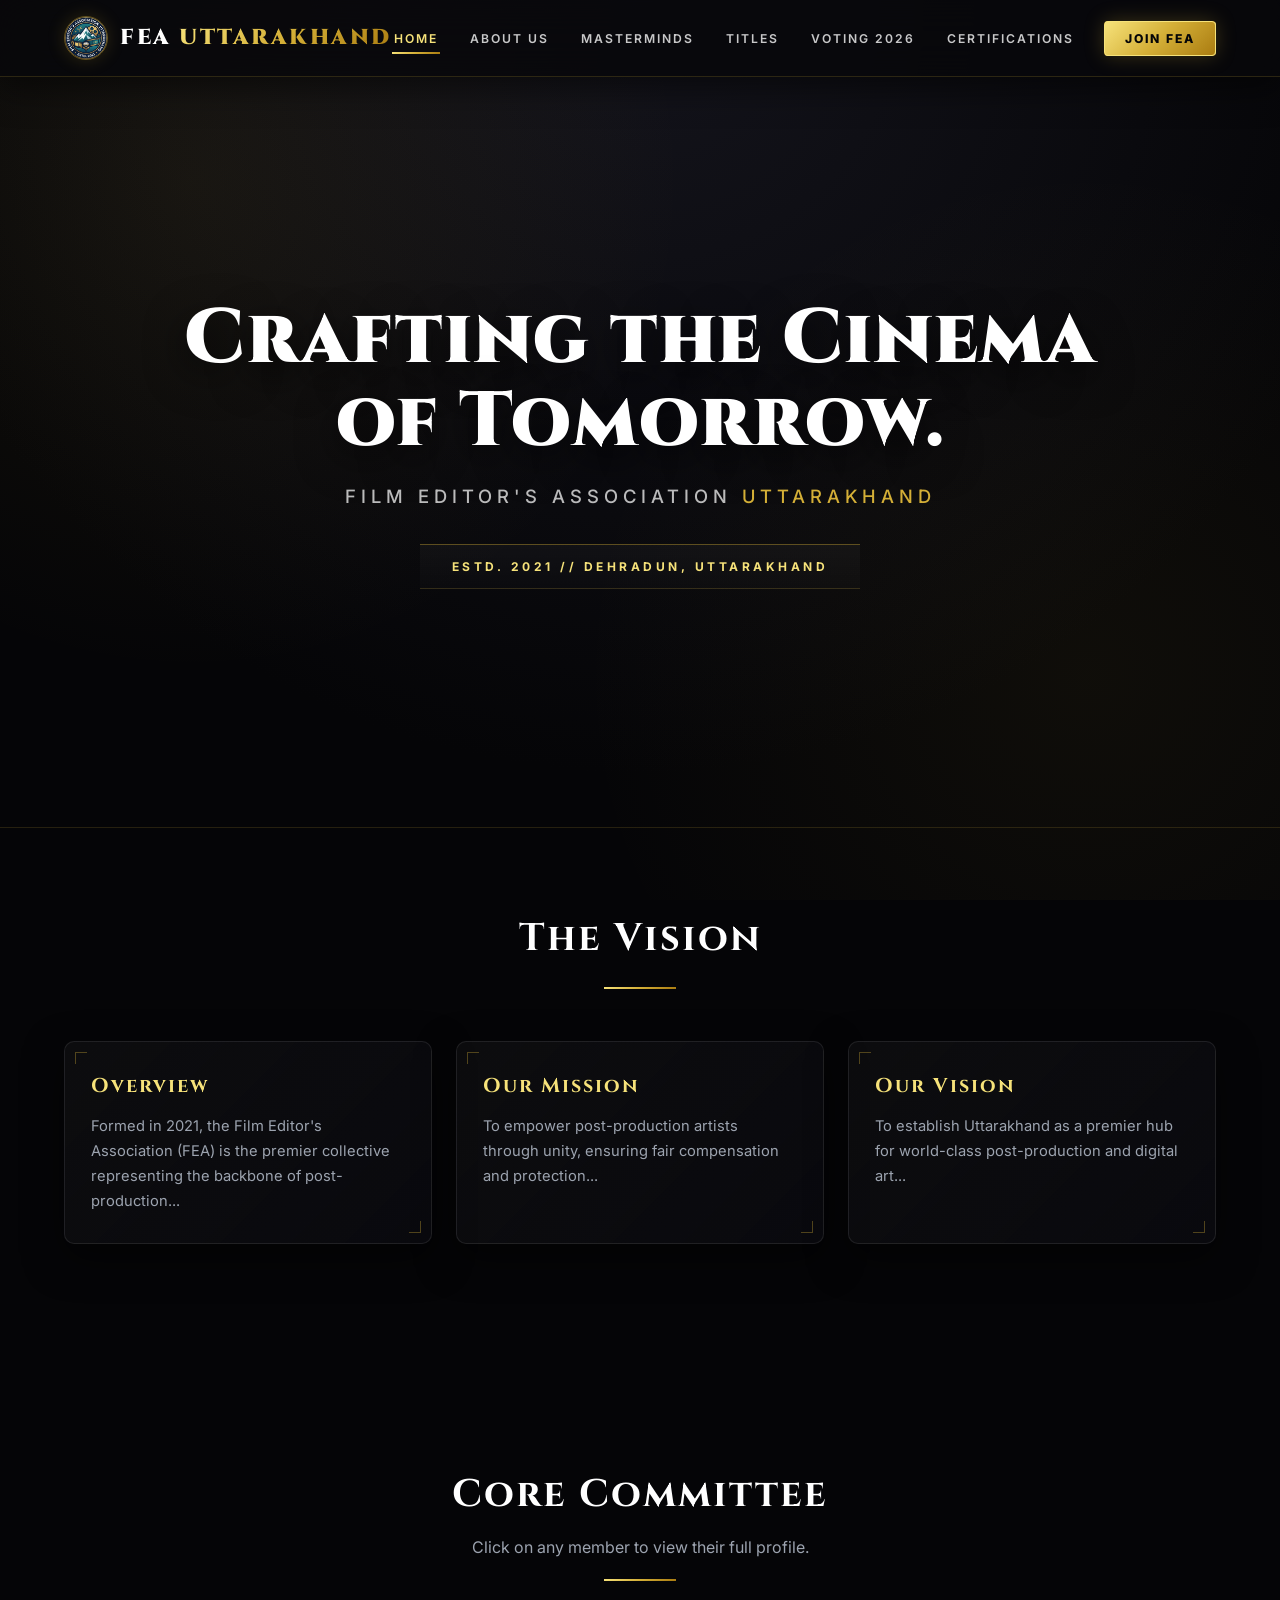
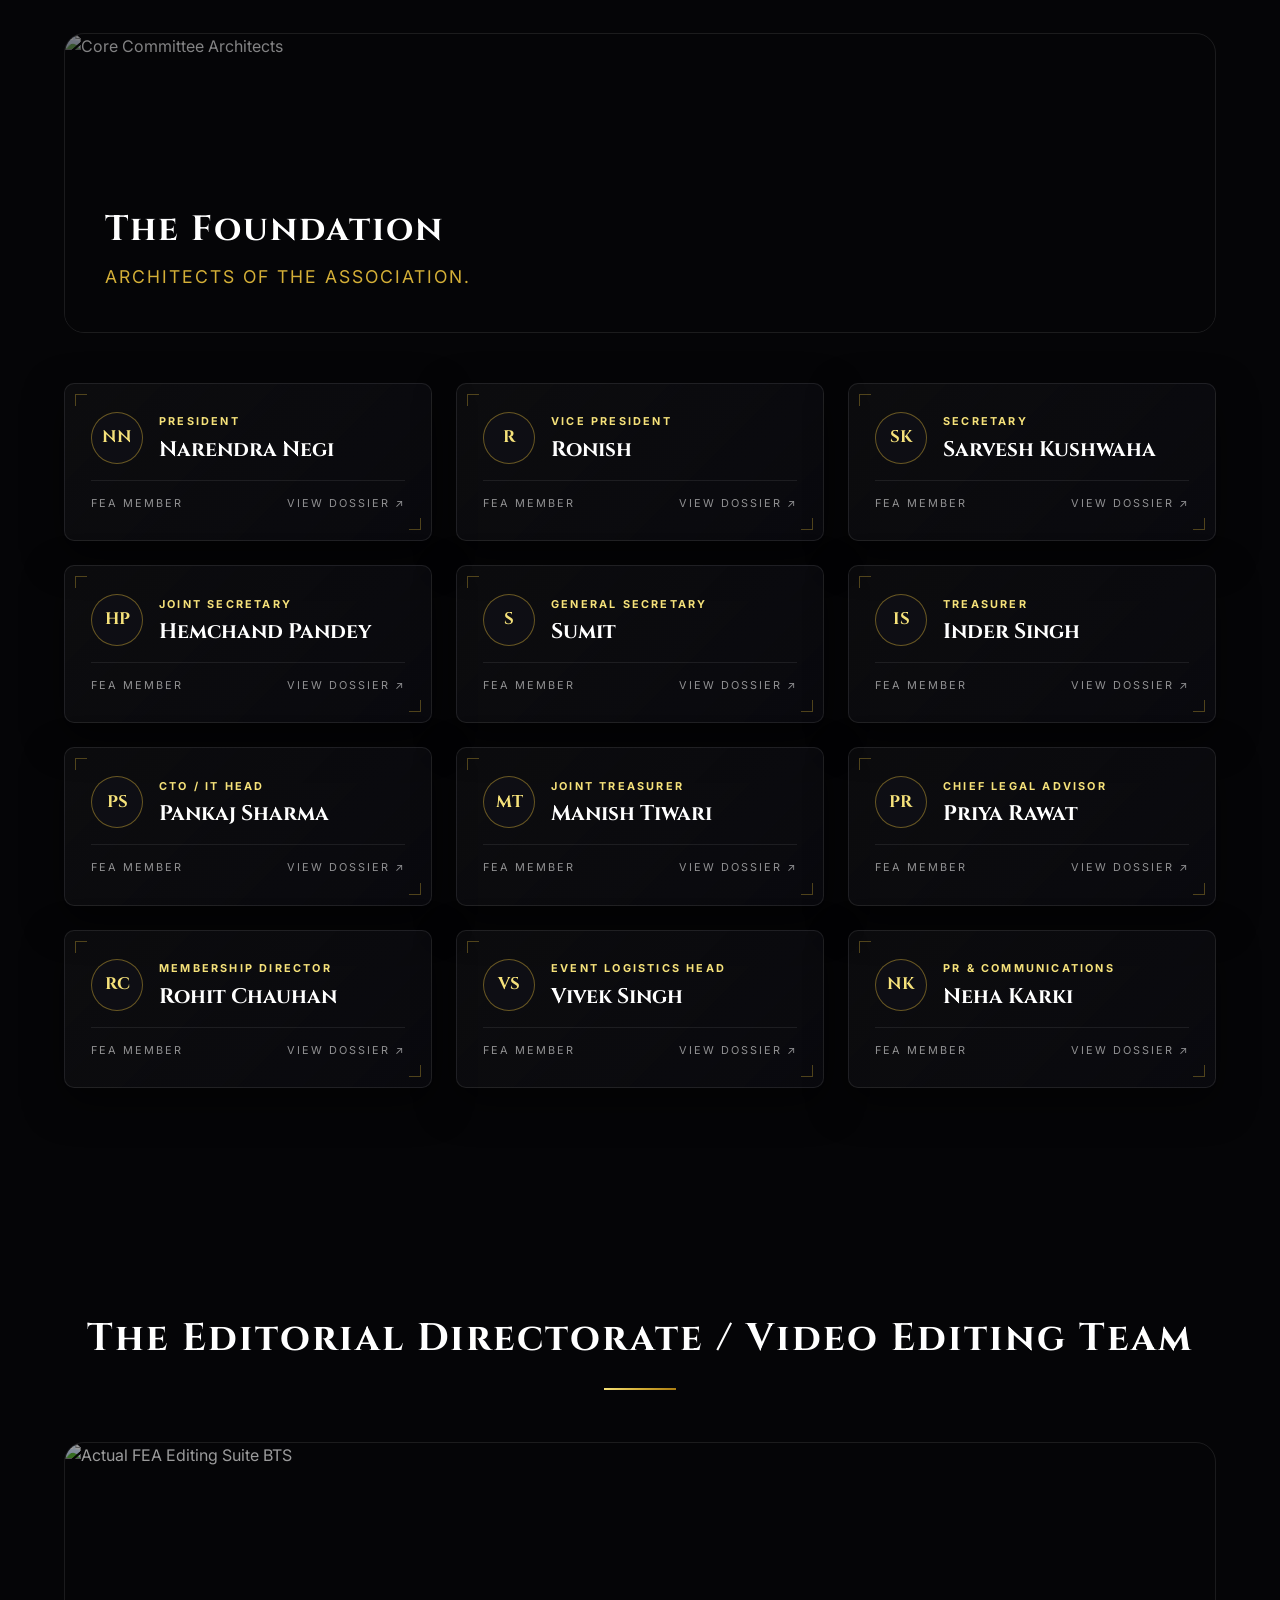
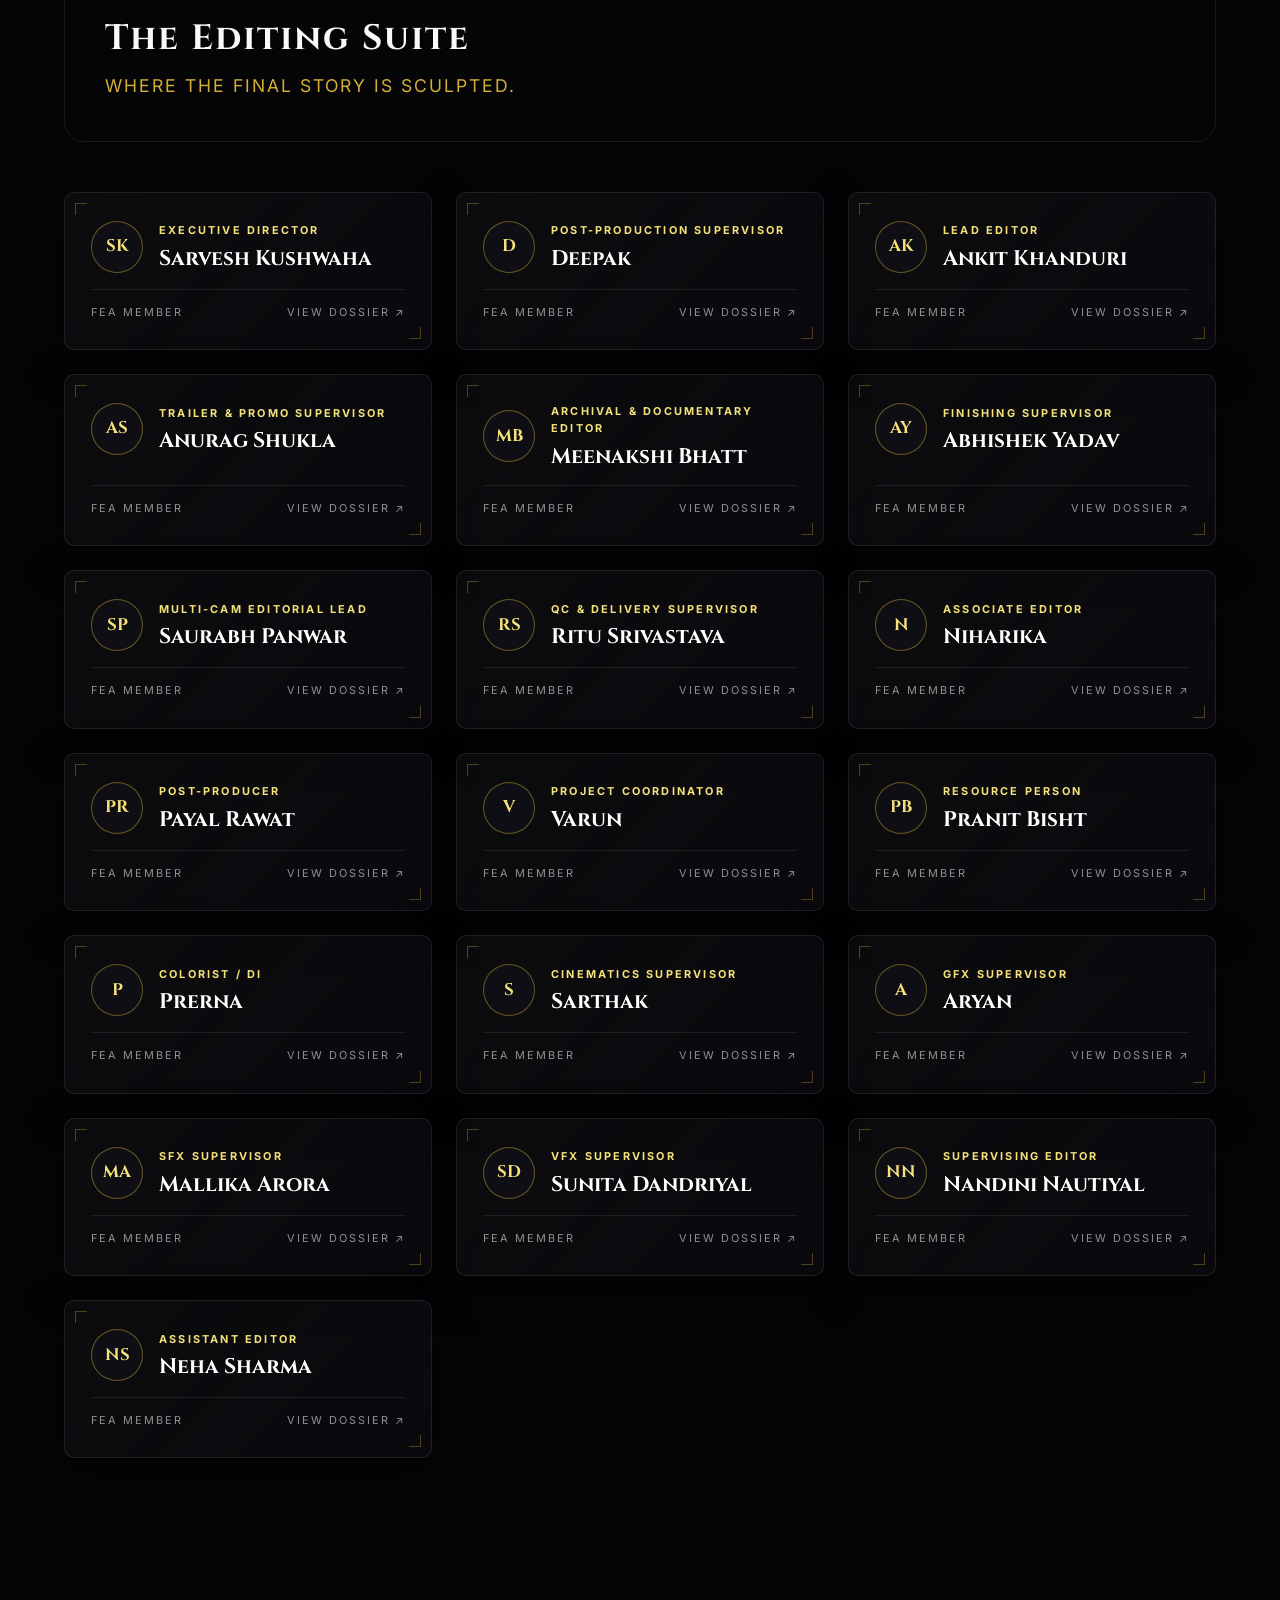
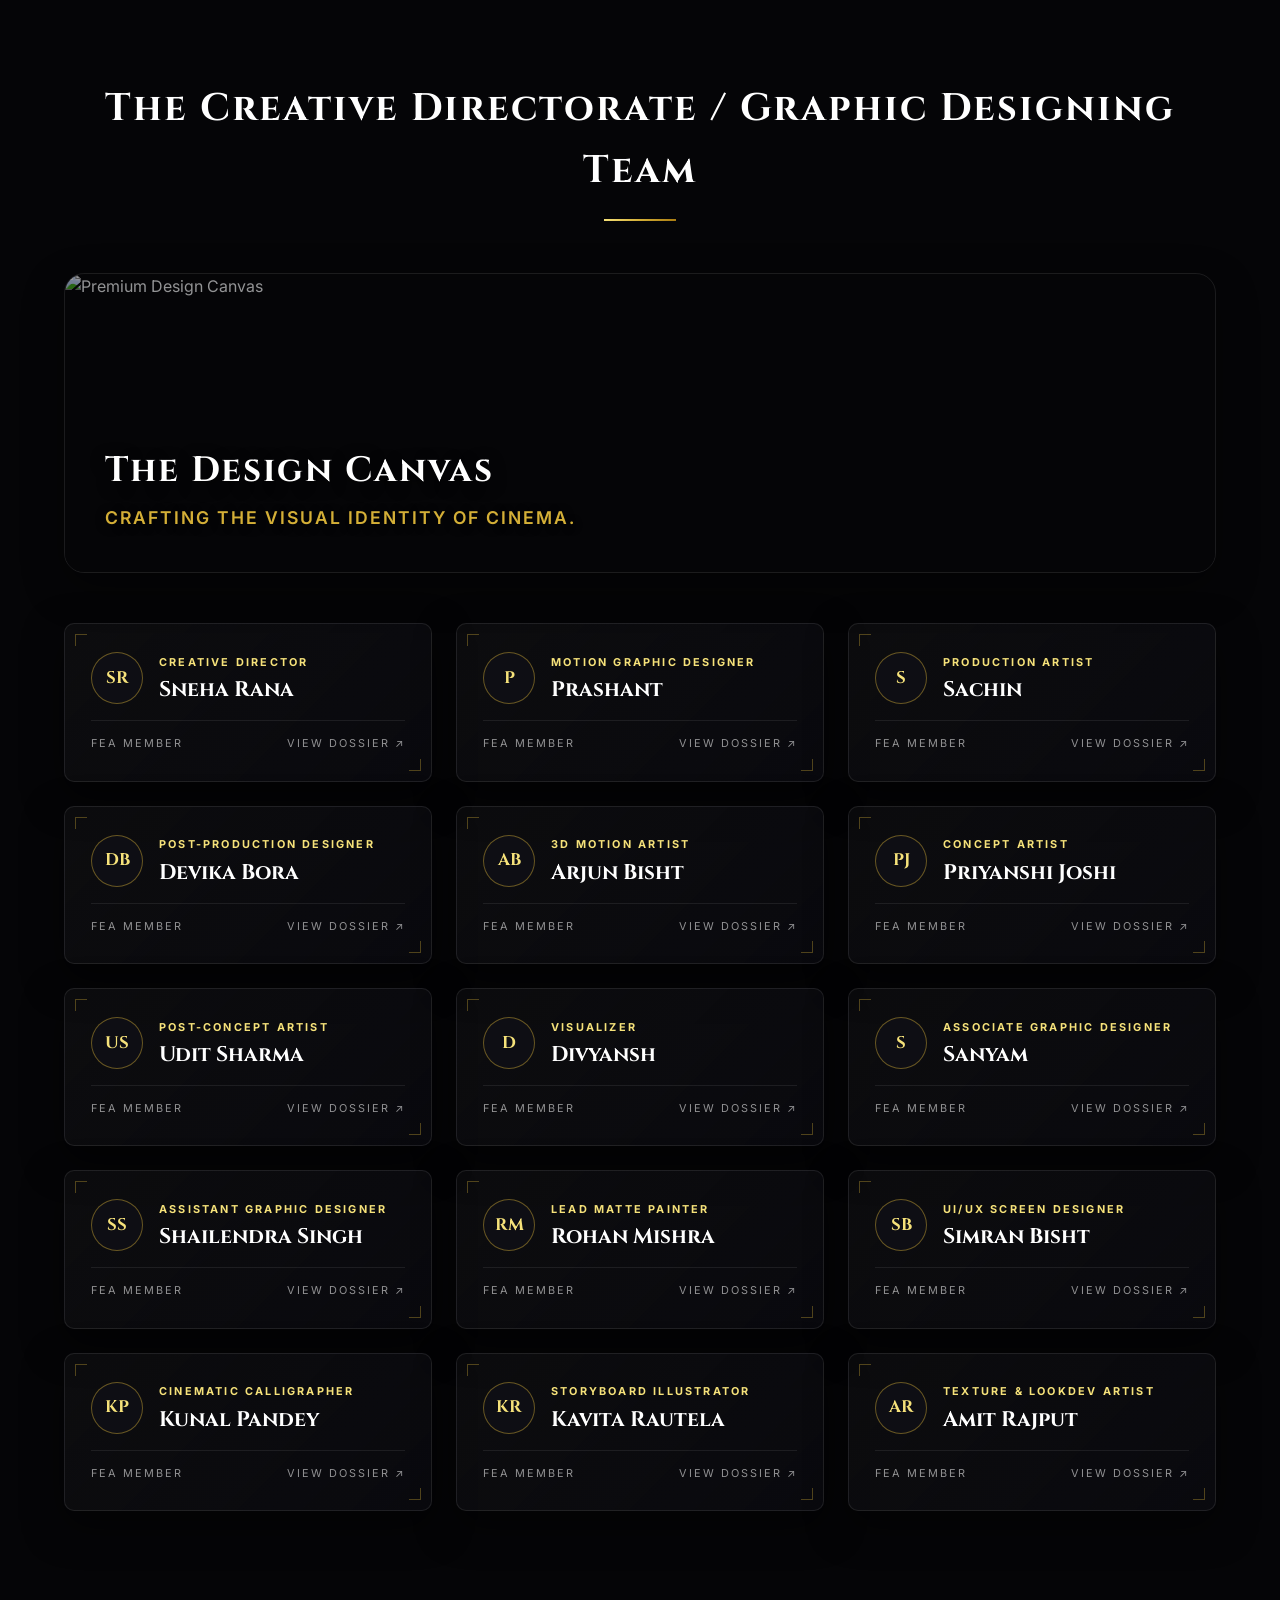
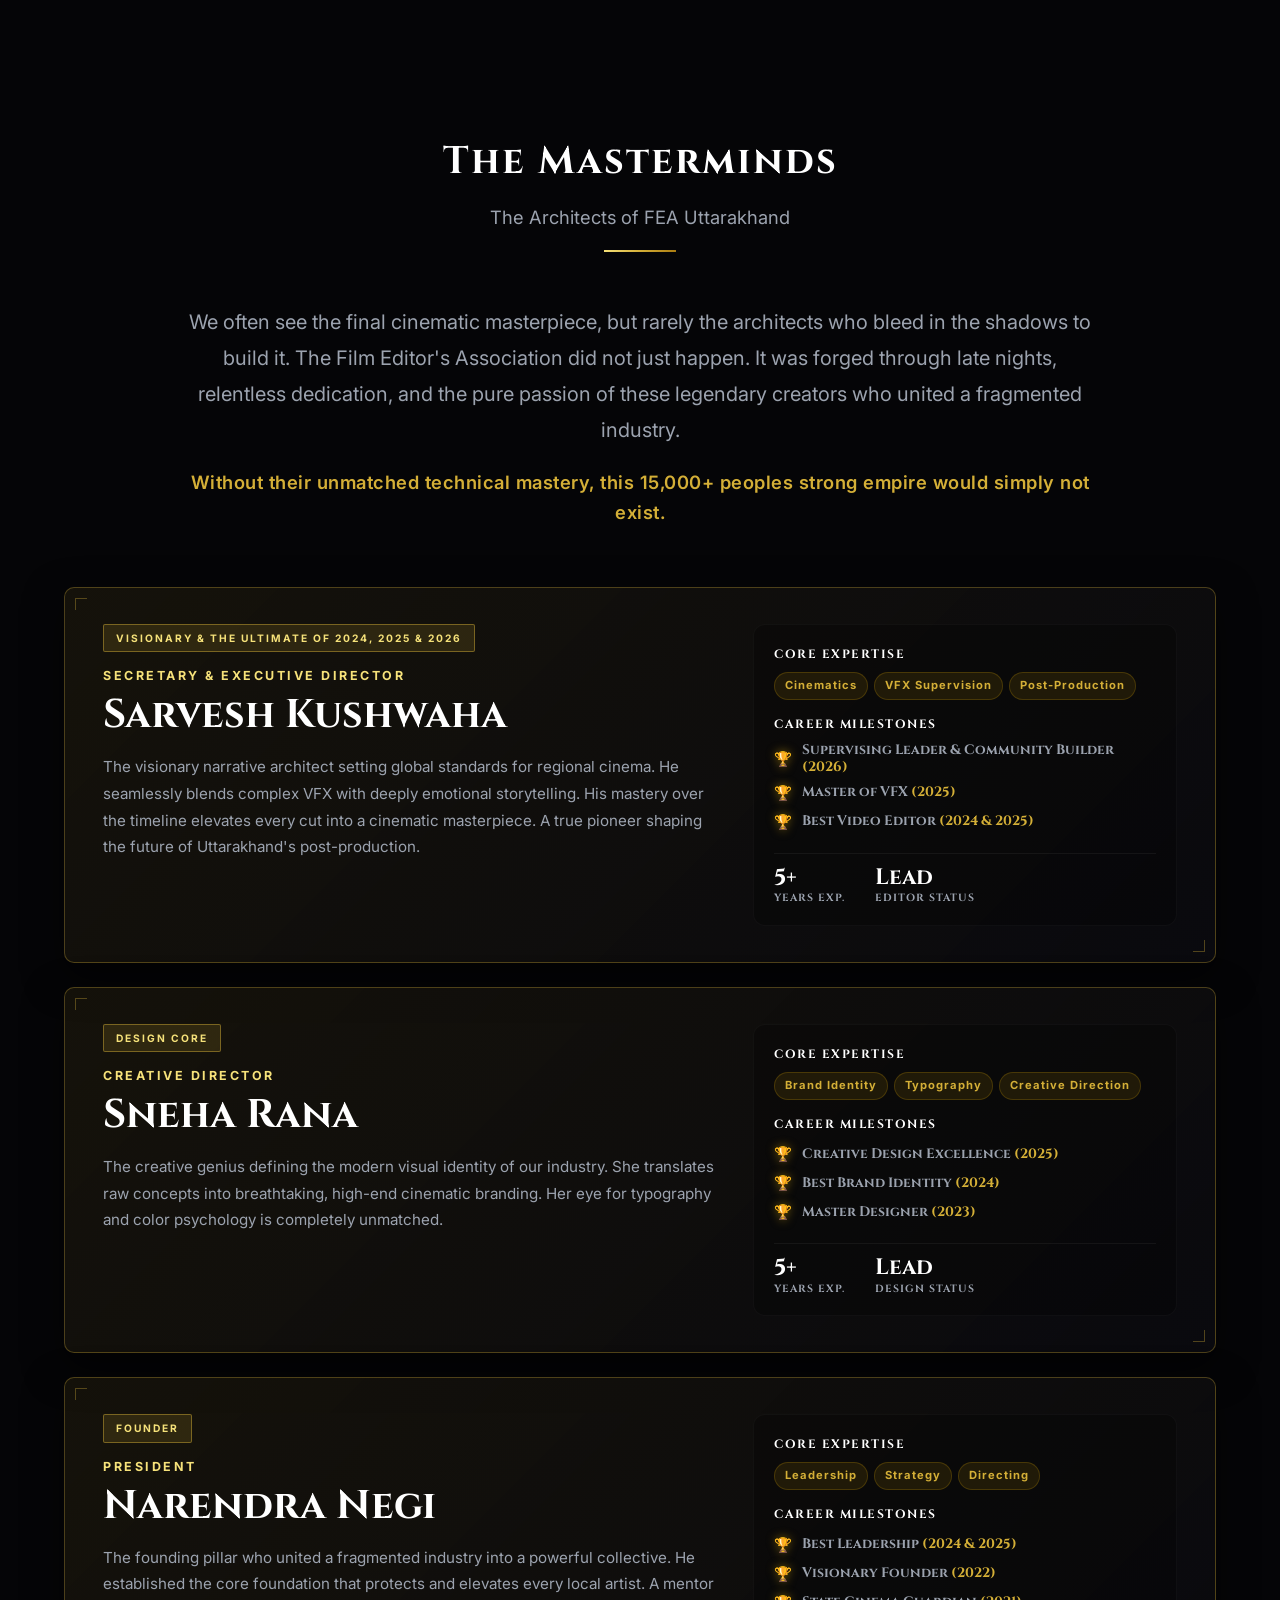
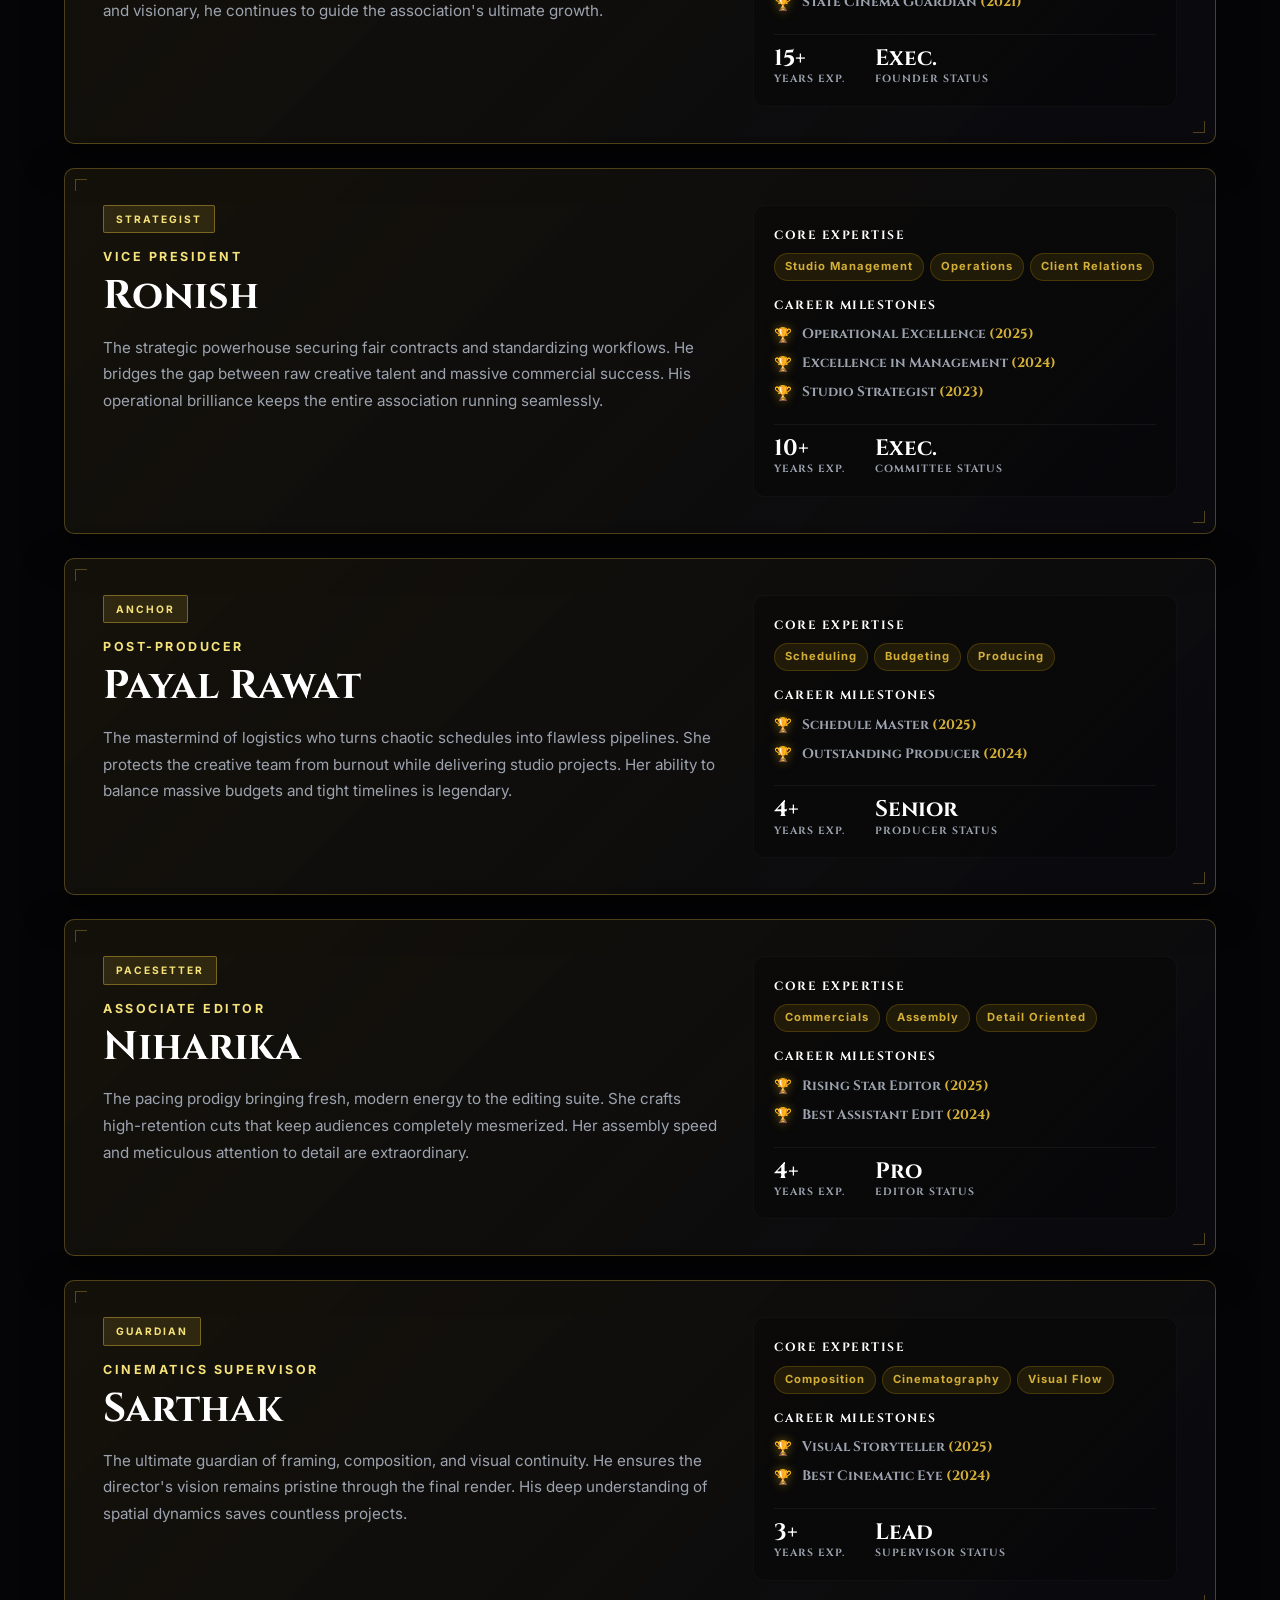
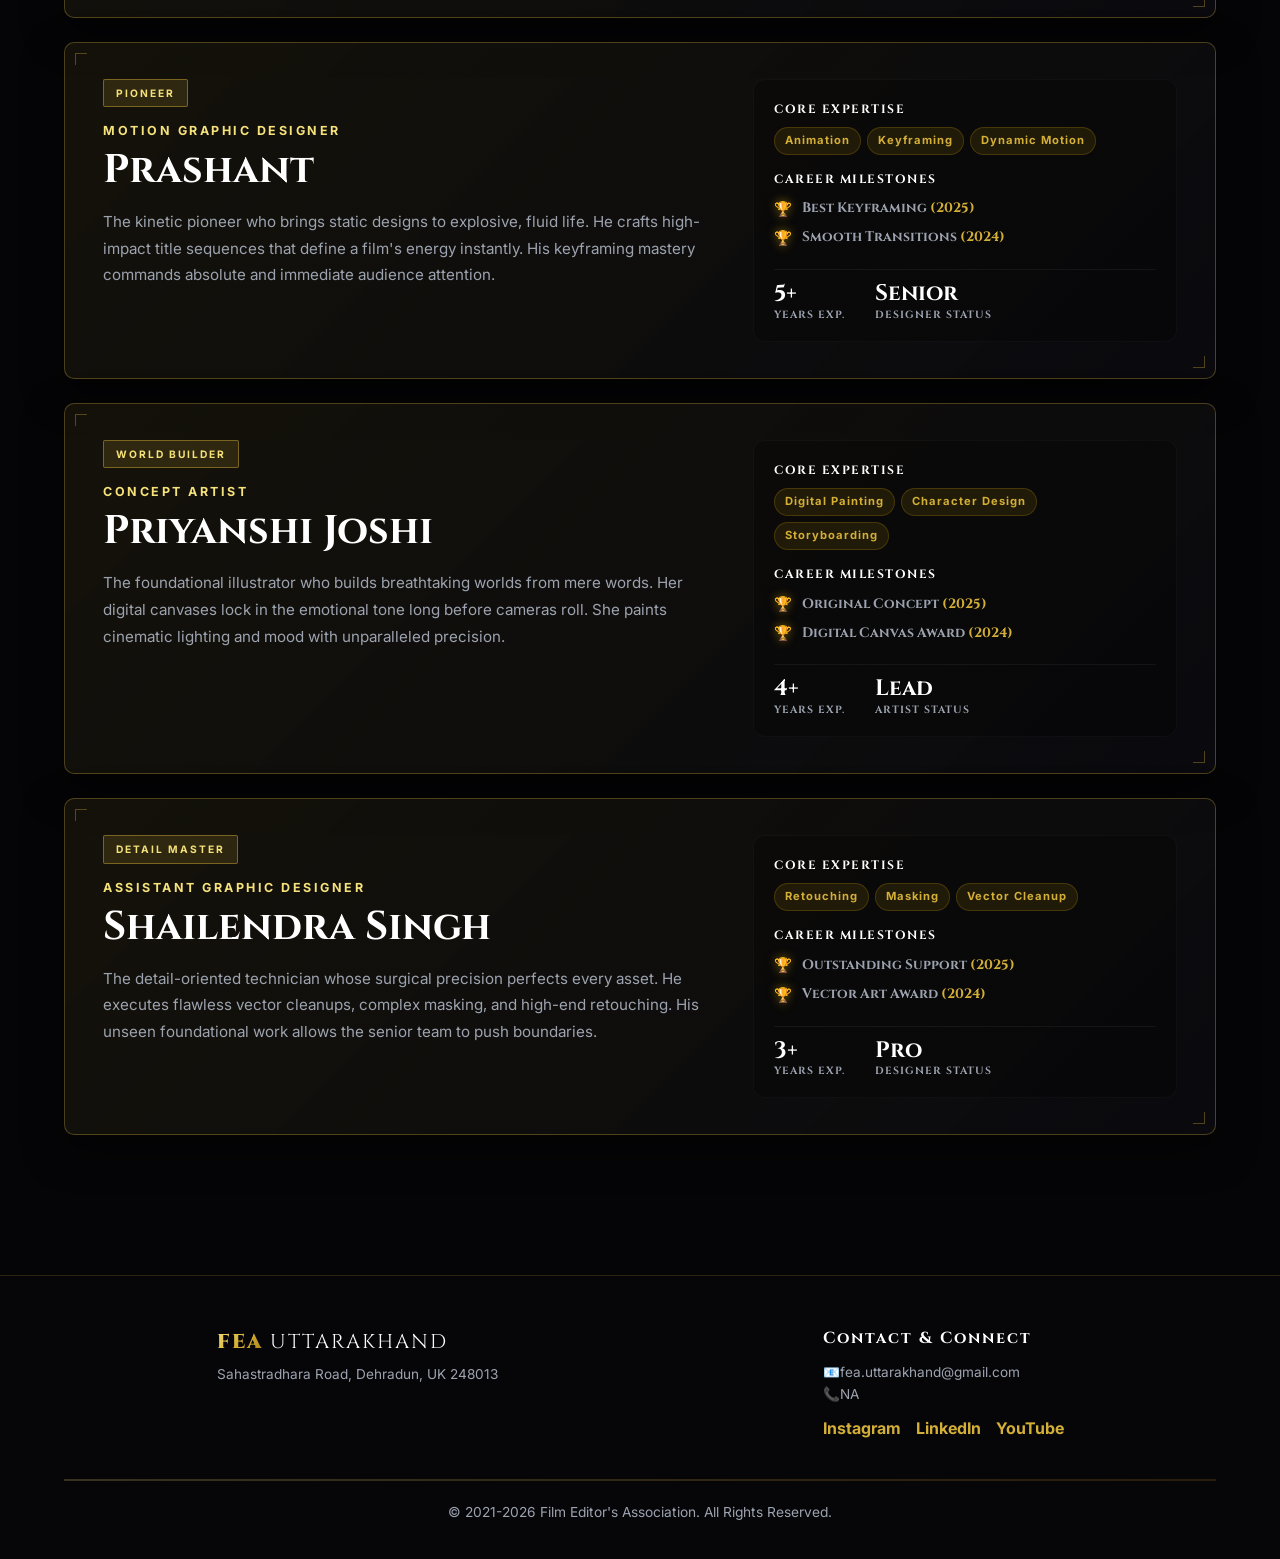
==== commit 13ce9f73: "Add files via upload" ====
--- a/index.html
+++ b/index.html
@@ -1,4 +1,3 @@
-<!-- index.html -->
 <!DOCTYPE html>
 <html lang="en">
 <head>
@@ -8,37 +7,36 @@
     <link rel="stylesheet" href="style.css">
 </head>
 <body>
-    
 <header>
-<a href="index.html" class="logo-link">
-    <img src="1000021500-modified.png" alt="FEA Logo" class="header-logo-img">
-    <div class="logo">FEA <span>Uttarakhand</span></div>
-</a>
-    
+    <a href="index.html" class="logo-link">
+        <img src="1000021500-modified.png" alt="FEA Logo" class="header-logo-img">
+        <div class="logo">FEA <span>Uttarakhand</span></div>
+    </a>
+
     <div class="menu-toggle" id="mobile-menu">
         <span class="bar"></span>
         <span class="bar"></span>
         <span class="bar"></span>
     </div>
 
-    <ul class="nav-links">
-    <li><a href="index.html">Home</a></li>
-    <li><a href="#" class="about-trigger" data-type="intro">About Us</a></li>
-    <li><a href="index.html#masterminds">Masterminds</a></li>
-    <li><a href="awards.html">Titles</a></li>
-    <li><a href="voting.html" style="color: #00ffdd;">Voting 2026</a></li> <!-- NEW TAB -->
-    <li><a href="certifications.html">Certifications</a></li>
-    <li><a href="#" class="join-trigger" style="background: rgba(234, 179, 8, 0.7); backdrop-filter: blur(10px); -webkit-backdrop-filter: blur(10px); border: 1px solid rgba(255,255,255,0.2); color: #000; padding: 5px 15px; border-radius: 20px; font-weight: bold; box-shadow: 0 4px 15px rgba(234,179,8,0.2);">Join FEA</a></li>
-</ul>
+    <nav class="nav-container">
+        <ul class="nav-links">
+            <li><a href="index.html" class="active">Home</a></li>
+            <li><a href="#" class="about-trigger" data-type="intro">About Us</a></li>
+            <li><a href="index.html#masterminds">Masterminds</a></li>
+            <li><a href="awards.html">Titles</a></li>
+            <li><a href="voting.html">Voting 2026</a></li>
+            <li><a href="certifications.html">Certifications</a></li>
+            <li><a href="#" class="join-trigger">Join FEA</a></li>
+        </ul>
     </nav>
 </header>
+
     <section class="hero">
         <div class="hero-bg"></div>
         <h1>Crafting the Cinema<br>of Tomorrow.</h1>
-        <h2 style="margin-bottom: 25px;">Film Editor's Association <span style="color: #d4af37;">Uttarakhand</span></h2>
-        <div style="background: rgba(255, 255, 255, 0.05); border: 1px solid rgba(255, 255, 255, 0.1); padding: 8px 24px; border-radius: 30px; font-weight: bold; font-size: 0.9rem; letter-spacing: 2px; color: #a0a5b1; backdrop-filter: blur(10px);">
-            ESTD. 2021
-        </div>
+        <h2>Film Editor's Association <span style="color: #d4af37;">Uttarakhand</span></h2>
+        <div class="hero-estd-badge">ESTD. 2021 // DEHRADUN, UTTARAKHAND</div>
     </section>
 
     <div class="section-header" style="padding-top: 80px;">
@@ -178,7 +176,7 @@
 
         <div class="grid-container">
             <!-- (Your 10 Spotlight Cards go here) -->
-<div class="grid-container">
+
     
             
             <!-- 1. SARVESH KUSHWAHA -->
@@ -669,7 +667,10 @@
             </div>
 
         </div>
-
+</div>
+    </section>
+
+<!-- Profile Modal (Spotlight 2-Column Design) -->
 <!-- Profile Modal (Spotlight 2-Column Design) -->
     <div id="profile-modal" class="modal-overlay">
         <div class="modal-content" style="max-width: 950px; padding: 40px; text-align: left;">
--- a/style.css
+++ b/style.css
@@ -1,25 +1,30 @@
-@import url('https://fonts.googleapis.com/css2?family=Cinzel:wght@500;700;900&family=Inter:wght@300;400;600&display=swap');
+@import url('https://fonts.googleapis.com/css2?family=Cinzel:wght@500;700;900&family=Inter:wght@300;400;500;600;700&display=swap');
+
 :root {
     --bg-color: #050507;
-    --card-bg: rgba(255, 255, 255, 0.02);
-    --card-border: rgba(255, 255, 255, 0.08);
+    --obsidian: #07070b;
+    --obsidian-elevated: #0c0c12;
+    --card-bg: rgba(255, 255, 255, 0.025);
+    --card-border: rgba(255, 255, 255, 0.09);
+    --glass-border: rgba(212, 175, 55, 0.22);
     --text-main: #f8f9fa;
     --text-muted: #9ca3af;
-    --accent-gold: #eab308;
-    --accent-glow: rgba(234, 179, 8, 0.15);
-    --blur: blur(20px);
+    --accent-gold: #d4af37;
+    --gold-light: #f6e27a;
+    --gold-mid: #d4af37;
+    --gold-deep: #997415;
+    --gold-gradient: linear-gradient(135deg, #f6e27a 0%, #d4af37 50%, #aa7c11 100%);
+    --accent-glow: rgba(212, 175, 55, 0.16);
 }
 
 * { margin: 0; padding: 0; box-sizing: border-box; }
 
-/* Enhanced Ambient Light Background for Glassmorphism */
 body {
     background-color: var(--bg-color);
-    background-image: 
-        radial-gradient(circle at 15% 50%, rgba(234, 179, 8, 0.08), transparent 30%),
-        radial-gradient(circle at 85% 30%, rgba(56, 189, 248, 0.08), transparent 30%),
-        radial-gradient(circle at 50% 80%, rgba(192, 132, 252, 0.08), transparent 30%),
-        radial-gradient(circle at 50% 0%, #1a1a24 0%, var(--bg-color) 70%);
+    background-image:
+        radial-gradient(circle at 15% 20%, rgba(212, 175, 55, 0.07), transparent 38%),
+        radial-gradient(circle at 85% 75%, rgba(212, 175, 55, 0.05), transparent 40%),
+        radial-gradient(circle at 50% 0%, #14141c 0%, var(--bg-color) 70%);
     background-attachment: fixed;
     color: var(--text-main);
     font-family: 'Inter', sans-serif;
@@ -28,392 +33,250 @@
     scroll-behavior: smooth;
 }
 
-h1, h2, h3, h4 { 
+h1, h2, h3, h4 {
     font-family: 'Cinzel', serif;
     letter-spacing: 2px;
 }
 
-.highlight { color: var(--accent-gold); font-weight: 900; }
+.highlight {
+    background: var(--gold-gradient);
+    -webkit-background-clip: text;
+    -webkit-text-fill-color: transparent;
+    font-weight: 900;
+}
 
 ::-webkit-scrollbar { width: 8px; }
 ::-webkit-scrollbar-track { background: var(--bg-color); }
-::-webkit-scrollbar-thumb { background: #333; border-radius: 10px; }
-::-webkit-scrollbar-thumb:hover { background: var(--accent-gold); }
-
-/* Navigation */
+::-webkit-scrollbar-thumb { background: rgba(212, 175, 55, 0.35); border-radius: 4px; }
+::-webkit-scrollbar-thumb:hover { background: var(--gold-mid); }
+
+/* =========================================================
+   ARCHITECTURAL HEADER & NAVIGATION (ALL TABS)
+   ========================================================= */
 header {
-    position: fixed; top: 0; width: 100%; z-index: 1000;
-    padding: 20px 5%; display: flex; justify-content: space-between; align-items: center;
-}
-.logo-link { 
-    text-decoration: none; 
-    display: flex; 
-    align-items: center; 
-    gap: 12px; 
+    position: fixed;
+    top: 0;
+    width: 100%;
+    z-index: 1000;
+    padding: 16px 5%;
+    display: flex;
+    justify-content: space-between;
+    align-items: center;
+    background: rgba(7, 7, 11, 0.86);
+    backdrop-filter: blur(18px);
+    -webkit-backdrop-filter: blur(18px);
+    border-bottom: 1px solid rgba(212, 175, 55, 0.18);
+    box-shadow: 0 10px 35px rgba(0, 0, 0, 0.55);
+}
+
+.logo-link {
+    text-decoration: none;
+    display: flex;
+    align-items: center;
+    gap: 12px;
 }
 
 .header-logo-img {
-    height: 45px;       /* Adjust this value to make the logo larger or smaller */
-    width: 45px;
-    border-radius: 50%; /* Keeps the circular badge look clean */
+    height: 44px;
+    width: 44px;
+    border-radius: 50%;
     object-fit: contain;
-}
-.logo { font-size: 1.5rem; font-weight: 900; letter-spacing: 2px; text-transform: uppercase; color: #fff; }
-.logo span { color: var(--accent-gold); }
-.nav-links { display: flex; gap: 30px; list-style: none; }
-.nav-links a { color: var(--text-main); text-decoration: none; font-size: 0.85rem; font-weight: 600; text-transform: uppercase; letter-spacing: 1px; transition: 0.3s; cursor: pointer;}
-.nav-links a:hover, .nav-links a.active { color: var(--accent-gold); }
-
-/* Unified Section Headers */
-.page-header, .section-header { text-align: center; margin-bottom: 60px; padding-top: 100px; }
-.page-header h1 { font-size: 3.5rem; font-weight: 900; letter-spacing: -1px; }
-.section-header h2 { font-size: 2.5rem; font-weight: 700; margin-bottom: 15px; }
-.divider { height: 2px; width: 60px; background: var(--accent-gold); margin: 15px auto 0; }
-
-/* Hero Section */
+    border: 1px solid rgba(212, 175, 55, 0.45);
+    box-shadow: 0 0 18px rgba(212, 175, 55, 0.18);
+}
+
+.logo {
+    font-family: 'Cinzel', serif;
+    font-size: 1.35rem;
+    font-weight: 900;
+    letter-spacing: 2.5px;
+    text-transform: uppercase;
+    color: #fff;
+}
+
+.logo span {
+    background: var(--gold-gradient);
+    -webkit-background-clip: text;
+    -webkit-text-fill-color: transparent;
+}
+
+.nav-links {
+    display: flex;
+    align-items: center;
+    gap: 28px;
+    list-style: none;
+}
+
+.nav-links a {
+    color: rgba(255, 255, 255, 0.78);
+    text-decoration: none;
+    font-size: 0.76rem;
+    font-weight: 600;
+    text-transform: uppercase;
+    letter-spacing: 2px;
+    padding: 8px 2px;
+    position: relative;
+    transition: color 0.3s ease;
+    cursor: pointer;
+}
+
+.nav-links a:not(.join-trigger)::after {
+    content: "";
+    position: absolute;
+    left: 0;
+    right: 0;
+    bottom: 0;
+    height: 2px;
+    background: var(--gold-gradient);
+    transform: scaleX(0);
+    transform-origin: center;
+    transition: transform 0.35s cubic-bezier(0.22, 1, 0.36, 1);
+}
+
+.nav-links a:hover,
+.nav-links a.active {
+    color: var(--gold-light) !important;
+}
+
+.nav-links a:not(.join-trigger):hover::after,
+.nav-links a.active::after {
+    transform: scaleX(1);
+}
+
+.nav-links a.join-trigger {
+    background: var(--gold-gradient) !important;
+    color: #050507 !important;
+    padding: 9px 20px !important;
+    border-radius: 4px !important;
+    border: 1px solid var(--gold-light) !important;
+    font-weight: 800 !important;
+    letter-spacing: 2px !important;
+    box-shadow: 0 0 20px rgba(212, 175, 55, 0.25) !important;
+    transition: transform 0.3s ease, box-shadow 0.3s ease;
+}
+
+.nav-links a.join-trigger:hover {
+    transform: translateY(-2px);
+    box-shadow: 0 0 28px rgba(212, 175, 55, 0.5) !important;
+}
+
+/* Mobile Menu Toggle */
+.menu-toggle {
+    display: none;
+    flex-direction: column;
+    gap: 5px;
+    cursor: pointer;
+    z-index: 1100;
+}
+
+.menu-toggle .bar {
+    width: 24px;
+    height: 2px;
+    background: var(--gold-light);
+    transition: 0.3s ease;
+}
+
+/* =========================================================
+   UNIFIED PAGE & SECTION HEADERS
+   ========================================================= */
+.page-header,
+.section-header {
+    text-align: center;
+    margin-bottom: 52px;
+    padding: 120px 5% 0;
+}
+
+.section-header {
+    padding-top: 80px;
+}
+
+.page-header h1 {
+    font-size: clamp(2.2rem, 4.5vw, 3.5rem);
+    font-weight: 900;
+    letter-spacing: 2px;
+    background: var(--gold-gradient);
+    -webkit-background-clip: text;
+    -webkit-text-fill-color: transparent;
+}
+
+.section-header h2 {
+    font-size: clamp(1.75rem, 3vw, 2.4rem);
+    font-weight: 700;
+    margin-bottom: 10px;
+    color: #fff !important;
+}
+
+.divider {
+    height: 2px;
+    width: 72px;
+    background: var(--gold-gradient);
+    margin: 18px auto 0;
+}
+
+/* =========================================================
+   HERO SECTION (HOME)
+   ========================================================= */
 .hero {
-    height: 100vh; min-height: 700px; display: flex; flex-direction: column; justify-content: center; align-items: center;
-    text-align: center; padding: 0 20px; position: relative; border-bottom: 1px solid var(--card-border);
-}
+    min-height: 92vh;
+    display: flex;
+    flex-direction: column;
+    justify-content: center;
+    align-items: center;
+    text-align: center;
+    padding: 120px 20px 60px;
+    position: relative;
+    border-bottom: 1px solid rgba(212, 175, 55, 0.16);
+}
+
 .hero-bg {
-    position: absolute; top: 0; left: 0; width: 100%; height: 100%;
+    position: absolute;
+    inset: 0;
     background: url('https://images.unsplash.com/photo-1536440136628-849c177e76a1?q=80&w=2525&auto=format&fit=crop') center/cover;
-    opacity: 0.15; z-index: -1;
-    mask-image: linear-gradient(to bottom, black 40%, transparent 100%);
-    -webkit-mask-image: linear-gradient(to bottom, black 40%, transparent 100%);
-}
-.hero h1 { font-size: clamp(3rem, 6vw, 6rem); font-weight: 900; line-height: 1.1; margin-bottom: 15px; letter-spacing: -2px; }
-.hero h2 { font-size: clamp(1rem, 2vw, 1.5rem); color: var(--text-muted); font-weight: 300; letter-spacing: 5px; text-transform: uppercase; margin-bottom: 40px; }
-
-/* Universal Cinematic Cards & Grids */
-.about-grid, .grid-container, .member-awards-grid, .cert-grid, .events-wrapper {
-    display: grid; grid-template-columns: repeat(auto-fit, minmax(300px, 1fr)); gap: 25px; padding: 0 5% 80px; max-width: 1400px; margin: 0 auto;
-}
-
-/* --- GLASSMORPHISM BASE RULES --- */
-.about-box, .card, .mastermind-card, .member-award-card, .cert-card, .event-item, header, .modal-content {
-    background: rgba(255, 255, 255, 0.03) !important;
-    backdrop-filter: blur(16px) !important;
-    -webkit-backdrop-filter: blur(16px) !important; 
-    border: 1px solid rgba(255, 255, 255, 0.1) !important;
-    box-shadow: 0 4px 30px rgba(0, 0, 0, 0.1) !important;
-    border-radius: 20px;
-    transition: 0.4s ease;
-}
-
-.about-box, .card, .mastermind-card, .member-award-card, .cert-card, .event-item {
-    padding: 35px 25px; 
-    cursor: pointer; position: relative; overflow: hidden;
-}
-
-/* Enhanced Hover State for Glass Cards */
-.about-box:hover, .card:hover, .mastermind-card:hover, .member-award-card:hover, .cert-card:hover, .event-item:hover {
-    background: rgba(255, 255, 255, 0.08) !important;
-    border: 1px solid rgba(255, 255, 255, 0.25) !important;
-    box-shadow: 0 8px 32px rgba(234, 179, 8, 0.15) !important;
-    transform: translateY(-8px);
-}
-
-/* Typography Inside Cards */
-.card h3, .about-box h3 { color: var(--accent-gold); font-size: 0.85rem; font-weight: 700; text-transform: uppercase; letter-spacing: 2px; margin-bottom: 10px; }
-.card p { font-size: 1.5rem; font-weight: 700; color: #fff; }
-.about-box p { color: var(--text-muted); font-size: 0.95rem; }
-.mm-tag { display: inline-block; color: var(--text-muted); font-size: 0.7rem; text-transform: uppercase; letter-spacing: 2px; margin-bottom: 10px; }
-
-/* --- LAPTOP SCREEN KE LIYE COMPATIBLE LAYOUT --- */
-.spotlight-card {
-    grid-column: 1 / -1; 
-    display: grid; 
-    /* Left side (Bio) thoda bada rakha hai, Right side (Box) limit mein rahega */
-    grid-template-columns: 1.5fr 1fr; 
-    gap: 40px;
-    background: linear-gradient(145deg, rgba(234, 179, 8, 0.05), transparent) !important;
-    border: 1px solid rgba(234, 179, 8, 0.2) !important;
-    width: 100%;
-    max-width: 100%;
-    box-sizing: border-box; /* Isse box padding ke wajah se bahar nahi jayega */
-    overflow: hidden;
-}
-
-.mm-desc {
-    color: var(--text-muted); font-size: 0.95rem; line-height: 1.6;
-    margin-top: 15px; padding-top: 15px; border-top: 1px solid var(--card-border);
-    display: block !important; overflow: visible !important;
-    -webkit-line-clamp: unset !important; -webkit-box-orient: unset !important;
-    max-height: none !important; opacity: 1 !important; text-align: left;
-}
-
-/* Awards & Cert Specific Tweaks */
-.award-tags { display: flex; flex-direction: column; gap: 8px; margin-top: 15px; }
-.tag, .cert-meta, .event-date { 
-    background: rgba(255, 255, 255, 0.03); color: var(--text-muted); 
-    font-size: 0.8rem; padding: 6px 12px; border-radius: 6px; border: 1px solid var(--card-border); 
-}
-.member-award-card h4, .cert-card h4, .event-name { font-size: 1.3rem; font-weight: 700; margin-bottom: 10px; color: #fff;}
-.member-award-card .role { color: var(--accent-gold); font-size: 0.85rem; text-transform: uppercase; letter-spacing: 1.5px;}
-
-/* Cinematic Modals */
-.modal-overlay { position: fixed; inset: 0; background: rgba(0,0,0,0.8); backdrop-filter: blur(10px); z-index: 2000; display: flex; justify-content: center; align-items: center; opacity: 0; pointer-events: none; transition: 0.4s ease; padding: 15px;}
-.modal-overlay.active { opacity: 1; pointer-events: all; }
-.modal-content { 
-    width: 100%; max-width: 650px; padding: 50px; position: relative; 
-    transform: scale(0.95) translateY(20px); transition: 0.4s ease; 
-}
-.modal-overlay.active .modal-content { transform: scale(1) translateY(0); }
-.close-btn { position: absolute; top: 25px; right: 30px; font-size: 2rem; color: var(--text-muted); cursor: pointer; }
-.close-btn:hover { color: #fff; }
-
-.modal-header h2 { font-size: 2.2rem; color: #fff; margin-bottom: 5px; }
-#profile-modal-role, .modal-date-tag { color: var(--accent-gold); font-size: 0.9rem; font-weight: 700; text-transform: uppercase; letter-spacing: 2px; display: block; margin-bottom: 20px;}
-.profile-skills span { background: rgba(255,255,255,0.05); border: 1px solid var(--card-border); padding: 6px 14px; border-radius: 20px; font-size: 0.75rem; color: var(--text-main); margin-right: 8px;}
-.main-desc { font-size: 1.05rem; color: var(--text-muted); line-height: 1.7; margin-top: 20px; text-align: left;}
-
-/* --- JOIN FORM STYLES --- */
-.glass-input {
-    width: 100%; padding: 14px 15px; border-radius: 10px;
-    background: rgba(255,255,255,0.03); 
-    border: 1px solid rgba(255,255,255,0.1);
-    color: #fff; font-family: 'Inter', sans-serif; 
-    backdrop-filter: blur(10px); transition: 0.3s; outline: none;
-}
-.glass-input:focus { 
-    border-color: var(--accent-gold); 
-    background: rgba(255,255,255,0.08); 
-    box-shadow: 0 0 10px rgba(234, 179, 8, 0.2);
-}
-.glass-input::placeholder { color: rgba(255,255,255,0.4); }
-.glass-input option { background: #0a0a0c; color: #fff; }
-
-.glass-btn {
-    background: rgba(234, 179, 8, 0.75); 
-    color: #000; font-weight: 800; font-size: 1rem; letter-spacing: 1px; text-transform: uppercase;
-    padding: 14px; border-radius: 10px; border: 1px solid rgba(255,255,255,0.3); 
-    cursor: pointer; transition: 0.3s; 
-    backdrop-filter: blur(10px);
-}
-.glass-btn:hover { 
-    background: rgba(234, 179, 8, 1); 
-    box-shadow: 0 0 20px rgba(234,179,8,0.4); 
-    transform: translateY(-2px);
-}
-
-footer { text-align: center; padding: 40px; border-top: 1px solid var(--card-border); margin-top: 50px;}
-footer p { color: var(--text-muted); font-size: 0.9rem; }
-
-@media (max-width: 900px) {
-    .spotlight-card { grid-template-columns: 1fr; }
-    header { flex-direction: column; gap: 15px; padding: 15px; }
-    .nav-links { flex-wrap: wrap; justify-content: center; gap: 15px; }
-    .hero h1 { font-size: 3.5rem; }
-}
-
-.modal-content {
-    max-height: 80vh !important;
-    overflow-y: auto !important;
-}
-
-.modal-content::-webkit-scrollbar {
-    width: 8px;
-}
-.modal-content::-webkit-scrollbar-track {
-    background: rgba(0, 0, 0, 0.4);
-    border-radius: 10px;
-    margin: 15px 0; 
-}
-.modal-content::-webkit-scrollbar-thumb {
-    background: rgba(212, 175, 55, 0.5); 
-    border-radius: 10px;
-}
-.modal-content::-webkit-scrollbar-thumb:hover {
-    background: rgba(212, 175, 55, 0.9);
-}
-
-.cert-card.elite {
-    background: linear-gradient(145deg, rgba(212, 175, 55, 0.1), transparent) !important;
-    border-top: 3px solid #d4af37 !important;
-}
-.cert-card.elite h4, .cert-card.elite .cert-meta { color: #d4af37 !important; }
-
-.cert-card.video {
-    background: linear-gradient(145deg, rgba(56, 189, 248, 0.1), transparent) !important;
-    border-top: 3px solid #38bdf8 !important;
-}
-.cert-card.video h4, .cert-card.video .cert-meta { color: #38bdf8 !important; }
-
-.cert-card.design {
-    background: linear-gradient(145deg, rgba(192, 132, 252, 0.1), transparent) !important;
-    border-top: 3px solid #c084fc !important;
-}
-.cert-card.design h4, .cert-card.design .cert-meta { color: #c084fc !important; }
-
-.cert-card.tech {
-    background: linear-gradient(145deg, rgba(74, 222, 128, 0.1), transparent) !important;
-    border-top: 3px solid #4ade80 !important;
-}
-.cert-card.tech h4, .cert-card.tech .cert-meta { color: #4ade80 !important; }
-
-.events-wrapper {
-    display: grid !important;
-    grid-template-columns: 1fr 1fr !important;
-    gap: 40px !important;
-    align-items: start;
-}
-
-@media (max-width: 900px) {
-    .events-wrapper { grid-template-columns: 1fr !important; }
-}
-
-.event-list.scrollable {
-    display: flex !important;
-    flex-direction: column !important;
-    gap: 15px !important;
-    max-height: 600px !important; 
-    overflow-y: auto !important;
-    padding-right: 15px !important;
-}
-
-.event-list.scrollable::-webkit-scrollbar { width: 6px; }
-.event-list.scrollable::-webkit-scrollbar-track { background: rgba(0,0,0,0.2); border-radius: 10px; }
-.event-list.scrollable::-webkit-scrollbar-thumb { background: rgba(56, 189, 248, 0.4); border-radius: 10px; }
-.event-list.scrollable::-webkit-scrollbar-thumb:hover { background: rgba(56, 189, 248, 0.8); }
-
-.event-item {
-    background: linear-gradient(145deg, rgba(56, 189, 248, 0.05), transparent) !important;
-    border: 1px solid var(--card-border) !important;
-    border-left: 4px solid #38bdf8 !important; 
-    padding: 20px 25px !important;
-    text-align: left !important;
-    display: flex !important;
-    flex-direction: column !important;
-    flex-shrink: 0 !important;
-    height: auto !important;
-    min-height: max-content !important;
-}
-
-.event-item:hover {
-    background: linear-gradient(145deg, rgba(56, 189, 248, 0.12), transparent) !important;
-    border-left-color: #c084fc !important; 
-    transform: translateX(6px) !important; 
-}
-
-.event-name {
-    font-size: 1.25rem !important;
-    color: #fff !important;
-    font-weight: 700 !important;
-    margin-bottom: 5px !important;
-    order: 1 !important;
-}
-
-.event-date {
-    font-family: 'Courier New', Courier, monospace !important;
-    font-size: 0.85rem !important;
-    color: #38bdf8 !important;
-    font-weight: bold !important;
-    text-transform: uppercase !important;
-    margin-bottom: 5px !important;
-    order: 2 !important;
-    background: transparent !important;
-    border: none !important;
-    padding: 0 !important;
-}
-
-.event-desc { display: none !important; }
-
-.event-item::after {
-    content: 'CLICK FOR MORE ➔';
-    order: 3;
+    opacity: 0.18;
+    filter: grayscale(45%) contrast(120%);
+    z-index: -1;
+    mask-image: linear-gradient(to bottom, black 45%, transparent 100%);
+    -webkit-mask-image: linear-gradient(to bottom, black 45%, transparent 100%);
+}
+
+.hero h1 {
+    font-size: clamp(2.8rem, 6vw, 5.4rem);
+    font-weight: 900;
+    line-height: 1.08;
+    margin-bottom: 18px;
+    letter-spacing: 1px;
+    color: #fff;
+    text-shadow: 0 12px 40px rgba(0, 0, 0, 0.8);
+}
+
+.hero h2 {
+    font-family: 'Inter', sans-serif;
+    font-size: clamp(0.85rem, 1.5vw, 1.15rem);
+    color: rgba(255, 255, 255, 0.72);
+    font-weight: 500;
+    letter-spacing: 5px;
+    text-transform: uppercase;
+    margin-bottom: 32px;
+}
+
+.hero-estd-badge {
+    display: inline-flex;
+    align-items: center;
+    gap: 14px;
+    padding: 12px 32px;
+    background: linear-gradient(180deg, rgba(255, 255, 255, 0.03), rgba(255, 255, 255, 0.01));
+    border-top: 1px solid rgba(212, 175, 55, 0.4);
+    border-bottom: 1px solid rgba(212, 175, 55, 0.18);
+    color: var(--gold-light);
     font-size: 0.75rem;
-    color: var(--text-muted);
-    margin-top: 12px;
-    font-weight: bold;
-    letter-spacing: 1px;
-    transition: color 0.3s ease;
-}
-
-.event-item:hover::after { color: #38bdf8; }
-/* --- SYSTEM MODALS (MAINTENANCE & EVENTS) --- */
-.system-modal-overlay {
-    position: fixed; inset: 0; background: rgba(5, 5, 7, 0.85); backdrop-filter: blur(15px);
-    -webkit-backdrop-filter: blur(15px); z-index: 9999; display: flex; 
-    justify-content: center; align-items: center; opacity: 1; transition: 0.4s ease;
-}
-.system-modal-content {
-    background: rgba(15, 15, 20, 0.9); border: 1px solid rgba(255, 255, 255, 0.08);
-    padding: 45px; border-radius: 16px; text-align: center; max-width: 450px;
-    box-shadow: 0 10px 40px rgba(0, 0, 0, 0.6);
-    transform: translateY(0); transition: 0.4s ease;
-}
-.system-modal-content h3 { 
-    font-family: 'Cinzel', serif; font-size: 1.6rem; color: #fff; margin-bottom: 12px; letter-spacing: 1px;
-}
-.system-modal-content p { 
-    color: var(--text-muted); font-size: 1rem; margin-bottom: 25px; line-height: 1.6;
-}
-.system-modal-content .signature { 
-    font-family: 'Inter', sans-serif; font-style: italic; color: var(--accent-gold); 
-    font-size: 0.85rem; letter-spacing: 1.5px; opacity: 0.9; margin-bottom: 30px;
-}
-/* Replace the previous .close-system-btn styles with these */
-.close-system-cross {
-    position: absolute;
-    top: 20px;
-    right: 25px;
-    font-size: 2rem;
-    color: var(--text-muted);
-    cursor: pointer;
-    transition: color 0.3s ease;
-    line-height: 1;
-}
-.close-system-cross:hover {
-    color: #fff;
-}
-/* --- PHONE SCREEN JITNA RAKHNE KE LIYE STRICT MOBILE FIX --- */
-@media (max-width: 900px) {
-    .grid-container {
-        padding: 0 15px 50px !important; /* Phone pe margin theek karega */
-    }
-    
-    .spotlight-card {
-        /* Phone pe side-by-side hata kar ek ke niche ek stack kar dega */
-        grid-template-columns: 1fr !important; 
-        gap: 20px !important;
-        padding: 20px 15px !important;
-        width: 100% !important; 
-    }
-    
-    /* Name ko phone ke size ke hisaab se chhota karega taaki bahar na nikle */
-    .spotlight-card p[style*="font-size: 2.5rem"] {
-        font-size: 1.6rem !important;
-        line-height: 1.2 !important;
-        margin-bottom: 10px !important;
-    }
-
-    /* Right side wale metrics box ki padding phone pe choti karega */
-    .spotlight-card > div:nth-child(2) {
-        padding: 15px !important;
-        gap: 15px !important;
-    }
-
-    /* Quick stats ko properly center karega */
-    .spotlight-card > div:nth-child(2) > div:last-child {
-        gap: 15px !important;
-        justify-content: space-around;
-        text-align: center;
-    }
-}
+    font-weight: 700;
+    letter-spacing: 3.5px;
+    text-transform: uppercase;
+}
+
 /* =========================================================
-   FEA 2026 — ART-DIRECTED CINEMATIC VOTING UI
+   SHARED ARCHITECTURAL CONTROLS (VOTING, TITLES, CERTS)
    ========================================================= */
-:root {
-    --gold-light: #f6e27a;
-    --gold-mid: #d4af37;
-    --gold-deep: #997415;
-    --gold-gradient: linear-gradient(135deg, #f6e27a 0%, #d4af37 50%, #aa7c11 100%);
-    --obsidian: #07070b;
-    --glass-border: rgba(212, 175, 55, 0.18);
-}
-
-/* --- CONTROLS & ARCHITECTURAL FILTER BAR --- */
 .voting-controls {
     max-width: 1380px;
     margin: 0 auto 55px;
@@ -528,7 +391,286 @@
     box-shadow: 0 0 30px rgba(212, 175, 55, 0.1);
 }
 
-/* --- CINEMA-POSTER CATEGORY BANNERS GRID --- */
+/* =========================================================
+   CORNER CROP MARKS (SIGNATURE VOTING ELEMENT)
+   ========================================================= */
+.corner-mark {
+    position: absolute;
+    width: 12px;
+    height: 12px;
+    border-color: rgba(212, 175, 55, 0.35);
+    border-style: solid;
+    z-index: 3;
+    transition: border-color 0.35s ease;
+    pointer-events: none;
+}
+
+.corner-mark.tl { top: 10px; left: 10px; border-width: 1px 0 0 1px; }
+.corner-mark.br { bottom: 10px; right: 10px; border-width: 0 1px 1px 0; }
+
+/* =========================================================
+   UNIVERSAL EDITORIAL GRIDS & OBSIDIAN CARDS
+   ========================================================= */
+.about-grid,
+.grid-container,
+.member-awards-grid,
+.cert-grid {
+    display: grid;
+    grid-template-columns: repeat(auto-fill, minmax(310px, 1fr));
+    gap: 24px;
+    padding: 0 5% 80px;
+    max-width: 1380px;
+    margin: 0 auto;
+}
+
+.about-box,
+.card,
+.member-award-card,
+.cert-card {
+    position: relative;
+    overflow: hidden;
+    background: linear-gradient(135deg, rgba(255, 255, 255, 0.03), rgba(10, 10, 15, 0.94));
+    border: 1px solid rgba(255, 255, 255, 0.09);
+    border-radius: 10px;
+    padding: 28px 26px;
+    box-shadow: 0 14px 38px rgba(0, 0, 0, 0.5);
+    transition: transform 0.4s cubic-bezier(0.22, 1, 0.36, 1), border-color 0.35s ease, box-shadow 0.4s ease;
+    cursor: pointer;
+}
+
+.about-box:hover,
+.card:hover,
+.member-award-card:hover,
+.cert-card:hover {
+    transform: translateY(-6px);
+    border-color: rgba(212, 175, 55, 0.55);
+    background: linear-gradient(135deg, rgba(212, 175, 55, 0.06), rgba(12, 12, 18, 0.96));
+    box-shadow: 0 22px 48px rgba(0, 0, 0, 0.72), 0 0 28px rgba(212, 175, 55, 0.12);
+}
+
+.about-box:hover .corner-mark,
+.card:hover .corner-mark,
+.member-award-card:hover .corner-mark,
+.cert-card:hover .corner-mark {
+    border-color: var(--gold-light);
+}
+
+/* About Boxes */
+.about-box h3 {
+    color: var(--gold-light);
+    font-size: 1.25rem;
+    margin-bottom: 12px;
+}
+
+.about-box p {
+    color: var(--text-muted);
+    font-size: 0.92rem;
+    line-height: 1.7;
+}
+
+/* Home Member Cards (Enhanced with Avatar & Footer via JS) */
+.card:not(.spotlight-card) {
+    display: flex;
+    flex-direction: column;
+    justify-content: space-between;
+    gap: 16px;
+}
+
+.card-identity {
+    display: flex;
+    align-items: center;
+    gap: 16px;
+}
+
+.card h3 {
+    font-family: 'Inter', sans-serif;
+    color: var(--gold-light);
+    font-size: 0.68rem;
+    font-weight: 700;
+    text-transform: uppercase;
+    letter-spacing: 2.2px;
+    margin-bottom: 6px;
+}
+
+.card p {
+    font-family: 'Cinzel', serif;
+    font-size: 1.32rem;
+    font-weight: 700;
+    color: #fff;
+    line-height: 1.2;
+}
+
+.card-footer-cta {
+    display: flex;
+    justify-content: space-between;
+    align-items: center;
+    padding-top: 14px;
+    border-top: 1px solid rgba(255, 255, 255, 0.08);
+    font-size: 0.68rem;
+    letter-spacing: 2px;
+    text-transform: uppercase;
+    color: rgba(255, 255, 255, 0.55);
+    transition: color 0.3s ease;
+}
+
+.card:hover .card-footer-cta {
+    color: var(--gold-light);
+}
+
+/* Directorate Banners on Home */
+.directorate-banner {
+    max-width: 1380px;
+    width: 90%;
+    margin: 0 auto 44px;
+    border-radius: 14px;
+    overflow: hidden;
+    position: relative;
+    height: 270px;
+    border: 1px solid rgba(212, 175, 55, 0.32);
+    box-shadow: 0 22px 55px rgba(0, 0, 0, 0.65);
+}
+
+/* Masterminds Spotlight Cards */
+.spotlight-card {
+    grid-column: 1 / -1;
+    display: grid;
+    grid-template-columns: 1.45fr 1fr;
+    gap: 36px;
+    padding: 36px 38px;
+    background: linear-gradient(135deg, rgba(212, 175, 55, 0.08), rgba(10, 10, 15, 0.96));
+    border: 1px solid rgba(212, 175, 55, 0.32);
+}
+
+.spotlight-card h3 {
+    color: var(--gold-light) !important;
+    font-family: 'Inter', sans-serif;
+    font-size: 0.78rem !important;
+    letter-spacing: 2.5px;
+    text-transform: uppercase;
+}
+
+.mm-tag {
+    display: inline-block;
+    background: rgba(212, 175, 55, 0.14);
+    border: 1px solid rgba(212, 175, 55, 0.45);
+    color: var(--gold-light);
+    font-size: 0.64rem;
+    font-weight: 700;
+    text-transform: uppercase;
+    letter-spacing: 2px;
+    padding: 5px 12px;
+    border-radius: 2px;
+    margin-bottom: 14px;
+}
+
+.mm-desc {
+    color: var(--text-muted);
+    font-size: 0.95rem;
+    line-height: 1.75;
+}
+
+/* =========================================================
+   TITLES / AWARDS CARDS (MATCHING VOTING UI)
+   ========================================================= */
+.member-award-card {
+    cursor: default;
+    display: flex;
+    flex-direction: column;
+    justify-content: space-between;
+}
+
+.award-card-head {
+    display: flex;
+    align-items: center;
+    gap: 16px;
+    margin-bottom: 18px;
+}
+
+.member-award-card h4 {
+    font-family: 'Cinzel', serif;
+    font-size: 1.28rem;
+    color: #fff;
+    margin-bottom: 4px;
+    line-height: 1.2;
+}
+
+.member-award-card .role {
+    color: var(--gold-light);
+    font-size: 0.68rem;
+    font-weight: 600;
+    text-transform: uppercase;
+    letter-spacing: 2px;
+}
+
+.award-tags {
+    display: flex;
+    flex-direction: column;
+    gap: 8px;
+    padding-top: 16px;
+    border-top: 1px solid rgba(255, 255, 255, 0.08);
+}
+
+.tag {
+    background: rgba(212, 175, 55, 0.05);
+    color: rgba(255, 255, 255, 0.85);
+    font-size: 0.8rem;
+    padding: 8px 12px;
+    border-radius: 4px;
+    border: 1px solid rgba(212, 175, 55, 0.16);
+    letter-spacing: 0.3px;
+}
+
+/* =========================================================
+   CERTIFICATIONS CARDS (MATCHING VOTING UI)
+   ========================================================= */
+.cert-card {
+    cursor: default;
+    display: flex;
+    flex-direction: column;
+    gap: 10px;
+    border-top: 2px solid rgba(212, 175, 55, 0.45);
+}
+
+.cert-card.elite {
+    background: linear-gradient(135deg, rgba(212, 175, 55, 0.1), rgba(10, 10, 15, 0.96));
+    border-top: 2px solid var(--gold-light);
+}
+
+.cert-icon {
+    font-size: 1.2rem;
+    opacity: 0.9;
+}
+
+.cert-card h4 {
+    font-family: 'Cinzel', serif;
+    font-size: 1.18rem;
+    color: #fff;
+    line-height: 1.3;
+}
+
+.cert-meta {
+    display: inline-block;
+    align-self: flex-start;
+    background: rgba(212, 175, 55, 0.1);
+    border: 1px solid rgba(212, 175, 55, 0.3);
+    color: var(--gold-light);
+    font-size: 0.66rem;
+    font-weight: 600;
+    text-transform: uppercase;
+    letter-spacing: 1.8px;
+    padding: 4px 10px;
+    border-radius: 2px;
+}
+
+.cert-desc {
+    color: var(--text-muted);
+    font-size: 0.86rem;
+    line-height: 1.6;
+}
+
+/* =========================================================
+   VOTING 2026 — BANNERS & BALLOT LEADERBOARD
+   ========================================================= */
 .category-banners-grid {
     display: grid;
     grid-template-columns: repeat(auto-fill, minmax(380px, 1fr));
@@ -554,7 +696,6 @@
     transition: transform 0.45s cubic-bezier(0.22, 1, 0.36, 1), border-color 0.4s ease, box-shadow 0.45s ease;
 }
 
-/* Background Artwork + Editorial Vignette */
 .banner-bg-img {
     position: absolute;
     inset: 0;
@@ -577,21 +718,6 @@
     z-index: 1;
 }
 
-/* Subtle Designer Corner Crop Marks */
-.corner-mark {
-    position: absolute;
-    width: 12px;
-    height: 12px;
-    border-color: rgba(212, 175, 55, 0.35);
-    border-style: solid;
-    z-index: 3;
-    transition: border-color 0.35s ease, transform 0.35s ease;
-    pointer-events: none;
-}
-
-.corner-mark.tl { top: 10px; left: 10px; border-width: 1px 0 0 1px; }
-.corner-mark.br { bottom: 10px; right: 10px; border-width: 0 1px 1px 0; }
-
 .category-banner-card:hover {
     transform: translateY(-8px);
     border-color: rgba(212, 175, 55, 0.6);
@@ -618,7 +744,6 @@
 }
 
 .banner-index-tag {
-    font-family: 'Inter', sans-serif;
     font-size: 0.68rem;
     font-weight: 600;
     letter-spacing: 2.5px;
@@ -644,10 +769,7 @@
     letter-spacing: 1.8px;
 }
 
-.banner-body {
-    position: relative;
-    z-index: 2;
-}
+.banner-body { position: relative; z-index: 2; }
 
 .banner-title {
     font-family: 'Cinzel', serif;
@@ -660,9 +782,7 @@
     transition: color 0.3s ease;
 }
 
-.category-banner-card:hover .banner-title {
-    color: var(--gold-light);
-}
+.category-banner-card:hover .banner-title { color: var(--gold-light); }
 
 .banner-nominee-line {
     font-size: 0.78rem;
@@ -671,10 +791,7 @@
     line-height: 1.5;
 }
 
-.banner-nominee-line strong {
-    color: #fff;
-    font-weight: 600;
-}
+.banner-nominee-line strong { color: #fff; font-weight: 600; }
 
 .banner-footer {
     position: relative;
@@ -718,7 +835,6 @@
     transform: translateX(4px);
 }
 
-/* --- DEDICATED CATEGORY BALLOT VIEW (VIEW 2) --- */
 .category-voting-view {
     max-width: 1120px;
     margin: 0 auto 100px;
@@ -783,10 +899,7 @@
     z-index: 0;
 }
 
-.active-category-hero > * {
-    position: relative;
-    z-index: 1;
-}
+.active-category-hero > * { position: relative; z-index: 1; }
 
 .active-category-hero .banner-dir-tag {
     font-size: 0.72rem;
@@ -836,12 +949,7 @@
     50% { opacity: 0.35; transform: scale(0.75); }
 }
 
-/* --- EDITORIAL BALLOT LEADERBOARD ROWS --- */
-.voting-grid {
-    display: flex;
-    flex-direction: column;
-    gap: 16px;
-}
+.voting-grid { display: flex; flex-direction: column; gap: 16px; }
 
 .nominee-card {
     background: linear-gradient(135deg, rgba(255, 255, 255, 0.03), rgba(10, 10, 15, 0.92));
@@ -888,15 +996,11 @@
     font-size: 1.65rem;
 }
 
-.nominee-top {
-    display: flex;
-    align-items: center;
-    gap: 18px;
-}
+.nominee-top { display: flex; align-items: center; gap: 18px; }
 
 .nominee-avatar {
-    width: 54px;
-    height: 54px;
+    width: 52px;
+    height: 52px;
     border-radius: 50%;
     background: #0e0e14;
     border: 1px solid rgba(212, 175, 55, 0.45);
@@ -905,7 +1009,7 @@
     justify-content: center;
     font-family: 'Cinzel', serif;
     font-weight: 700;
-    font-size: 1.1rem;
+    font-size: 1.05rem;
     color: var(--gold-light);
     flex-shrink: 0;
 }
@@ -925,13 +1029,8 @@
     margin-bottom: 4px;
 }
 
-.status-badge.incumbent {
-    color: var(--gold-light);
-}
-
-.status-badge.member {
-    color: rgba(255, 255, 255, 0.5);
-}
+.status-badge.incumbent { color: var(--gold-light); }
+.status-badge.member { color: rgba(255, 255, 255, 0.5); }
 
 .nominee-name {
     font-family: 'Cinzel', serif;
@@ -941,9 +1040,7 @@
     letter-spacing: 1px;
 }
 
-.vote-meter-wrap {
-    width: 100%;
-}
+.vote-meter-wrap { width: 100%; }
 
 .vote-meter-labels {
     display: flex;
@@ -956,17 +1053,8 @@
     font-variant-numeric: tabular-nums;
 }
 
-.vote-meter-labels strong {
-    color: #fff;
-    font-size: 1.05rem;
-    margin-right: 4px;
-}
-
-.pct-pill {
-    color: var(--gold-light);
-    font-weight: 700;
-    font-size: 0.88rem;
-}
+.vote-meter-labels strong { color: #fff; font-size: 1.05rem; margin-right: 4px; }
+.pct-pill { color: var(--gold-light); font-weight: 700; font-size: 0.88rem; }
 
 .vote-bar-bg {
     width: 100%;
@@ -984,7 +1072,8 @@
     transition: width 0.65s cubic-bezier(0.22, 1, 0.36, 1);
 }
 
-.btn-vote {
+.btn-vote,
+.glass-btn {
     min-width: 160px;
     padding: 13px 24px;
     border-radius: 4px;
@@ -992,14 +1081,15 @@
     background: var(--gold-gradient);
     color: #050507;
     font-weight: 800;
-    font-size: 0.75rem;
+    font-size: 0.76rem;
     letter-spacing: 2px;
     text-transform: uppercase;
     cursor: pointer;
     transition: all 0.3s ease;
 }
 
-.btn-vote:hover:not(:disabled) {
+.btn-vote:hover:not(:disabled),
+.glass-btn:hover {
     box-shadow: 0 0 28px rgba(212, 175, 55, 0.45);
     transform: translateY(-2px);
 }
@@ -1017,6 +1107,80 @@
     color: rgba(255, 255, 255, 0.3);
     cursor: not-allowed;
 }
+
+/* =========================================================
+   MODALS, FORMS & FOOTER (OBSIDIAN & GOLD)
+   ========================================================= */
+.modal-overlay {
+    position: fixed;
+    inset: 0;
+    background: rgba(4, 4, 7, 0.86);
+    backdrop-filter: blur(12px);
+    z-index: 2000;
+    display: flex;
+    justify-content: center;
+    align-items: center;
+    opacity: 0;
+    pointer-events: none;
+    transition: 0.35s ease;
+    padding: 15px;
+}
+
+.modal-overlay.active { opacity: 1; pointer-events: all; }
+
+.modal-content {
+    width: 100%;
+    max-width: 680px;
+    max-height: 84vh;
+    overflow-y: auto;
+    padding: 44px;
+    position: relative;
+    background: linear-gradient(145deg, rgba(16, 16, 22, 0.98), rgba(7, 7, 11, 0.98));
+    border: 1px solid rgba(212, 175, 55, 0.35);
+    border-radius: 12px;
+    box-shadow: 0 28px 70px rgba(0, 0, 0, 0.85);
+    transform: scale(0.96) translateY(18px);
+    transition: 0.35s ease;
+}
+
+.modal-overlay.active .modal-content { transform: scale(1) translateY(0); }
+
+.close-btn {
+    position: absolute;
+    top: 20px;
+    right: 26px;
+    font-size: 2rem;
+    color: var(--text-muted);
+    cursor: pointer;
+    transition: color 0.3s ease;
+}
+
+.close-btn:hover { color: var(--gold-light); }
+
+.modal-header h2 { font-size: 2rem; color: #fff; margin-bottom: 6px; }
+.main-desc { font-size: 0.98rem; color: var(--text-muted); line-height: 1.75; margin-top: 18px; text-align: left; }
+
+.glass-input {
+    width: 100%;
+    padding: 13px 18px;
+    border-radius: 4px;
+    background: rgba(255, 255, 255, 0.03);
+    border: 1px solid rgba(255, 255, 255, 0.12);
+    color: #fff;
+    font-family: 'Inter', sans-serif;
+    font-size: 0.9rem;
+    outline: none;
+    transition: all 0.3s ease;
+}
+
+.glass-input:focus {
+    border-color: var(--gold-mid);
+    background: rgba(212, 175, 55, 0.05);
+    box-shadow: 0 0 24px rgba(212, 175, 55, 0.12);
+}
+
+.glass-input::placeholder { color: rgba(255, 255, 255, 0.35); }
+.glass-input option { background: #0a0a0e; color: #fff; }
 
 .vote-toast {
     position: fixed;
@@ -1038,30 +1202,54 @@
     transition: 0.35s ease;
 }
 
-.vote-toast.show {
-    opacity: 1;
-    transform: translateY(0);
-}
-
-@media (max-width: 900px) {
-    .category-banners-grid {
-        grid-template-columns: 1fr;
+.vote-toast.show { opacity: 1; transform: translateY(0); }
+
+footer {
+    text-align: center;
+    padding: 50px 5% 36px;
+    border-top: 1px solid rgba(212, 175, 55, 0.18);
+    background: rgba(7, 7, 11, 0.8);
+    margin-top: 60px;
+}
+
+footer .footer-logo {
+    font-family: 'Cinzel', serif;
+    font-size: 1.25rem;
+    letter-spacing: 2px;
+    margin-bottom: 6px;
+}
+
+footer p { color: var(--text-muted); font-size: 0.86rem; }
+
+/* =========================================================
+   RESPONSIVE BREAKPOINTS
+   ========================================================= */
+@media (max-width: 960px) {
+    .menu-toggle { display: flex; }
+
+    .nav-container {
+        position: fixed;
+        top: 76px;
+        left: 0;
+        width: 100%;
+        background: rgba(7, 7, 11, 0.98);
+        border-bottom: 1px solid rgba(212, 175, 55, 0.25);
+        padding: 24px 5%;
+        display: none;
     }
-    .nominee-card {
-        grid-template-columns: 1fr;
-        gap: 16px;
-        padding: 22px;
+
+    .nav-container.active { display: block; }
+
+    .nav-links {
+        flex-direction: column;
+        gap: 18px;
     }
-    .rank-badge {
-        text-align: left;
-    }
-    .btn-vote {
-        width: 100%;
-    }
-    .active-category-hero {
-        padding: 28px 24px;
-    }
-    .active-category-hero h2 {
-        font-size: 1.7rem;
-    }
+
+    .category-banners-grid { grid-template-columns: 1fr; }
+    .spotlight-card { grid-template-columns: 1fr; padding: 24px 20px; gap: 22px; }
+    .nominee-card { grid-template-columns: 1fr; gap: 16px; padding: 22px; }
+    .rank-badge { text-align: left; }
+    .btn-vote { width: 100%; }
+    .active-category-hero { padding: 28px 24px; }
+    .active-category-hero h2 { font-size: 1.7rem; }
 }
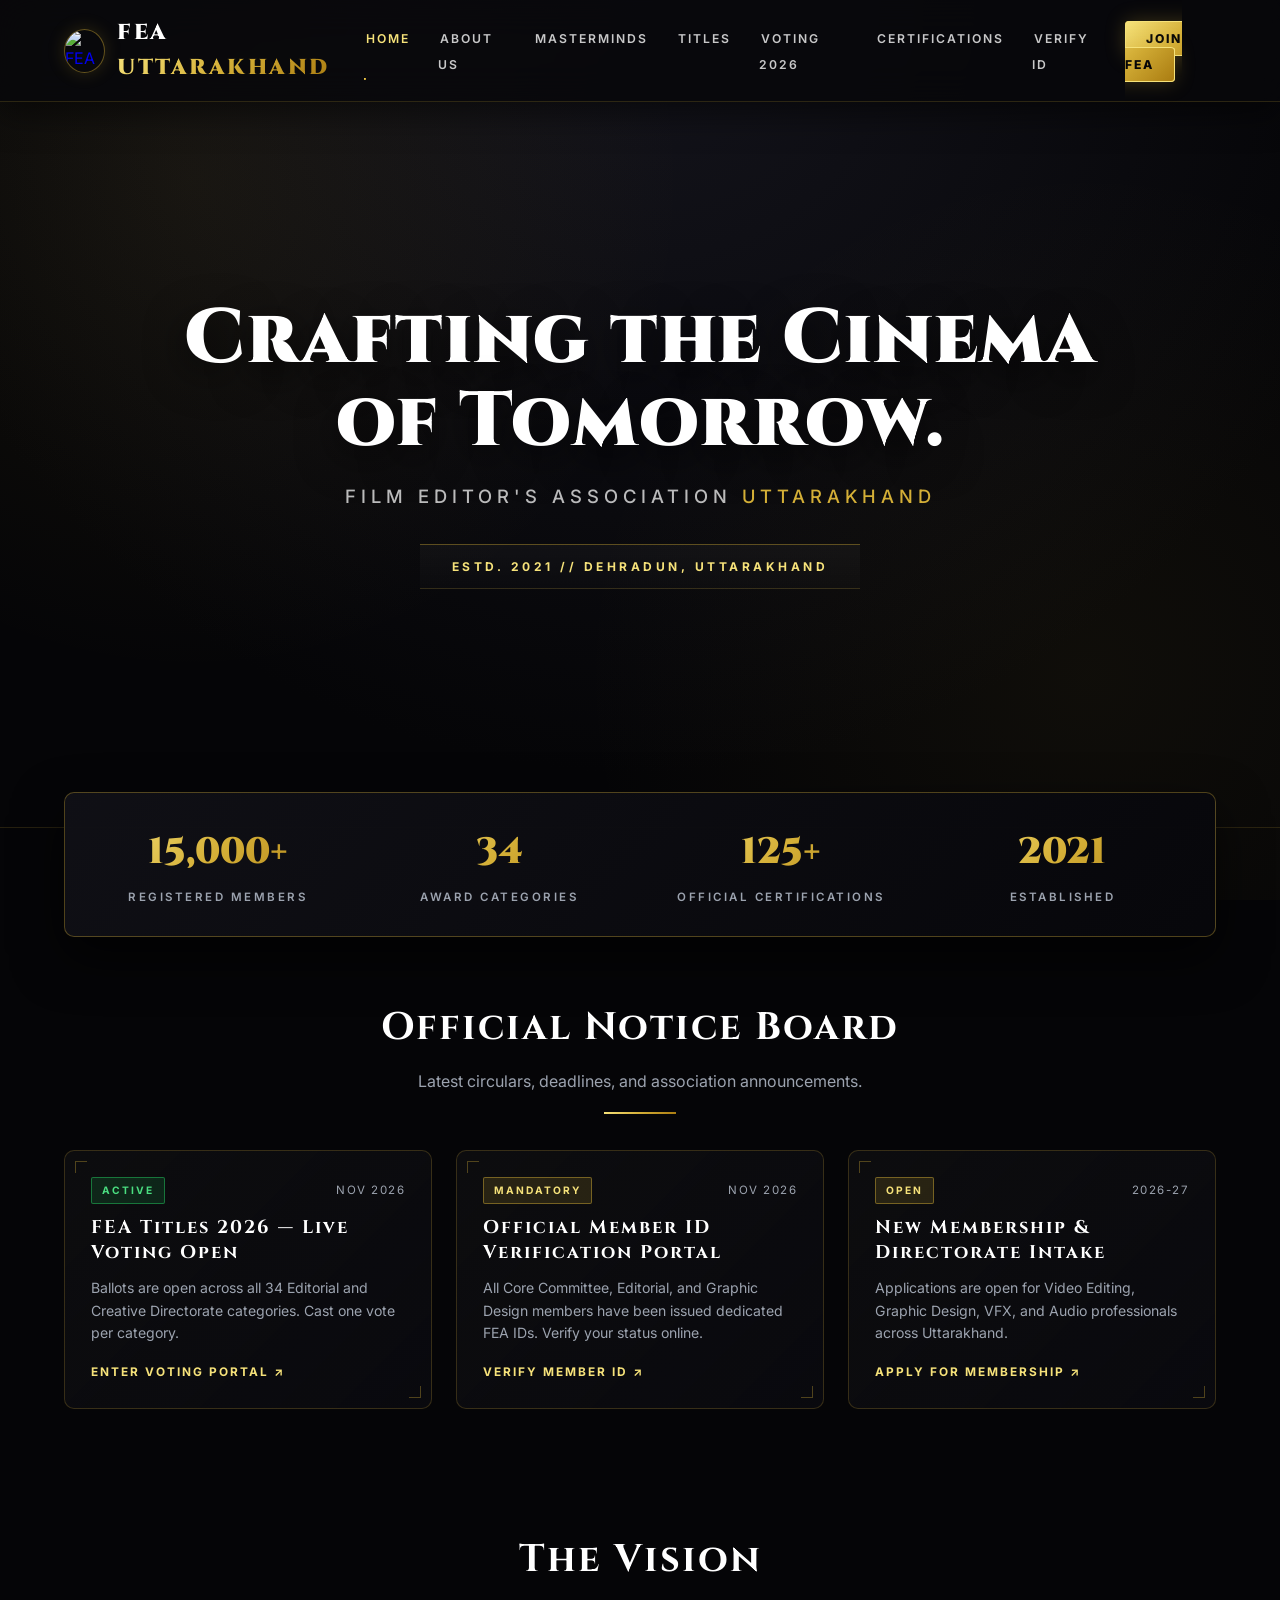
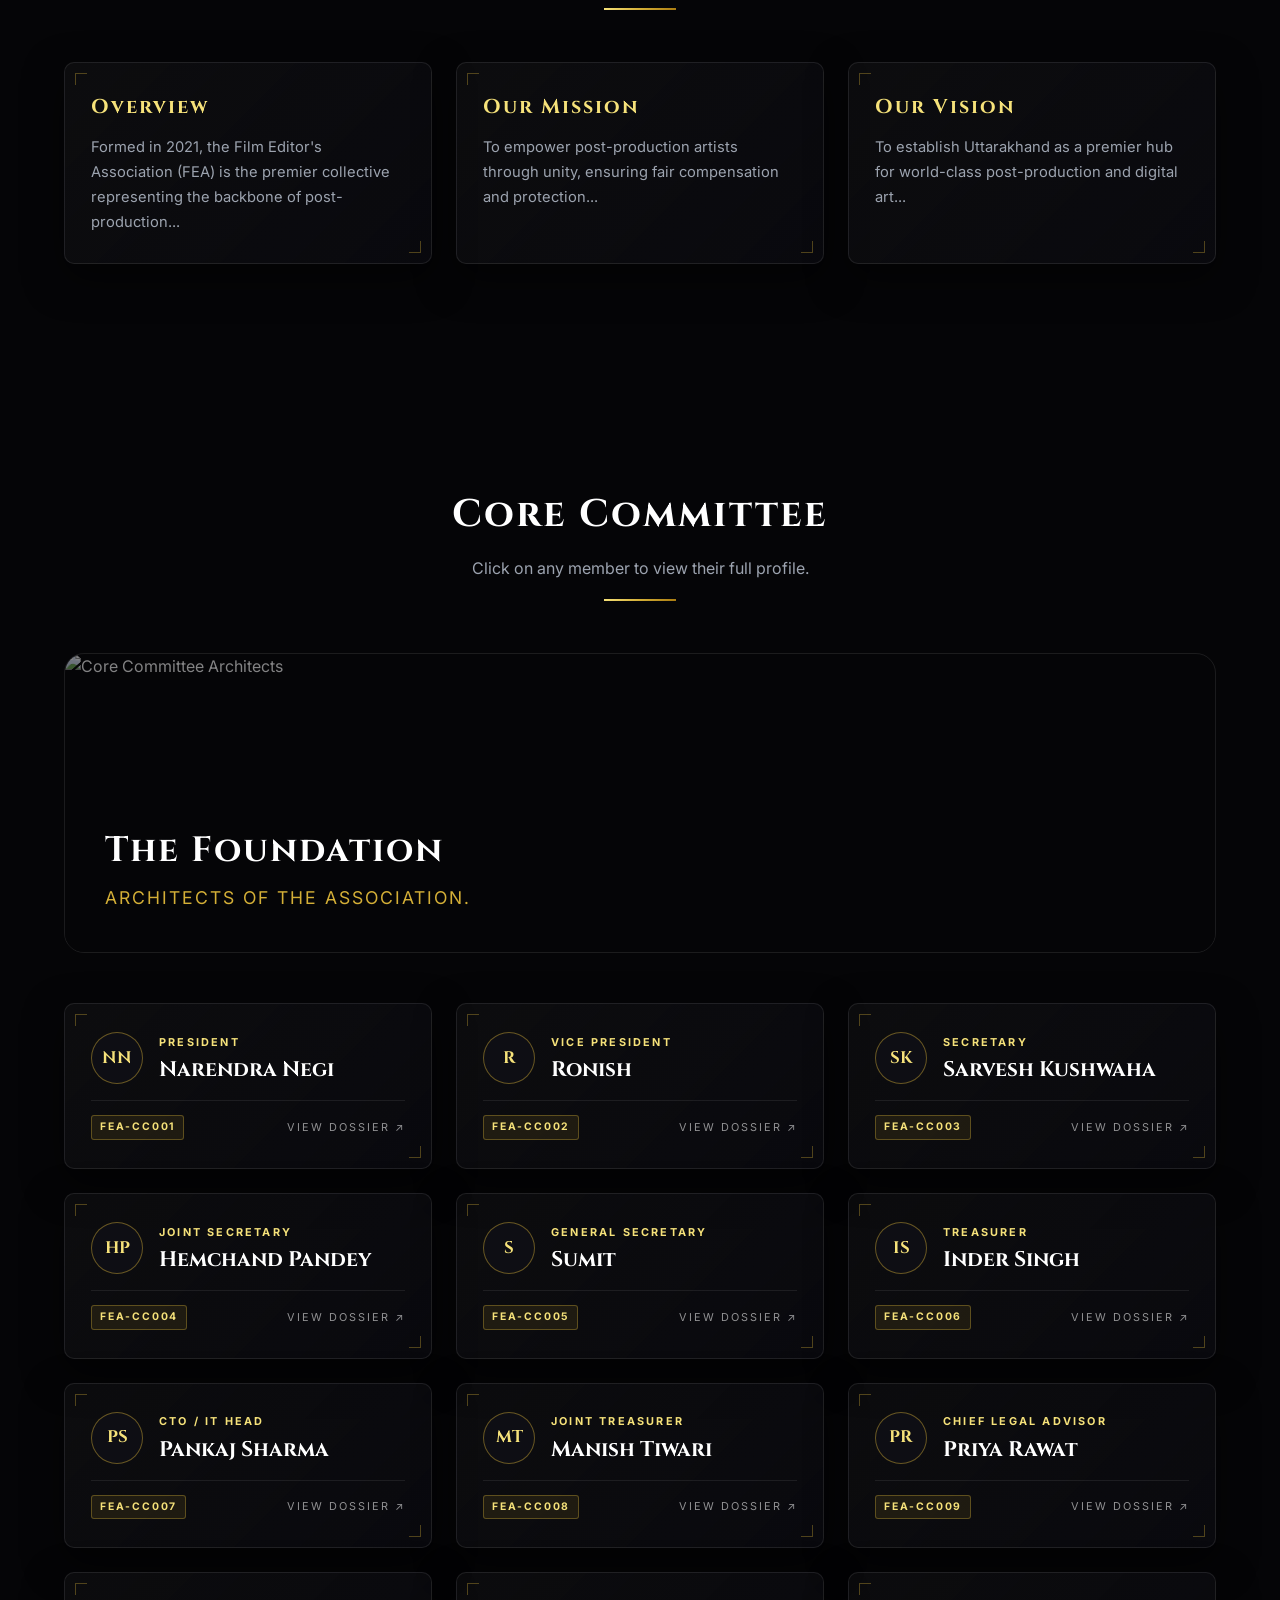
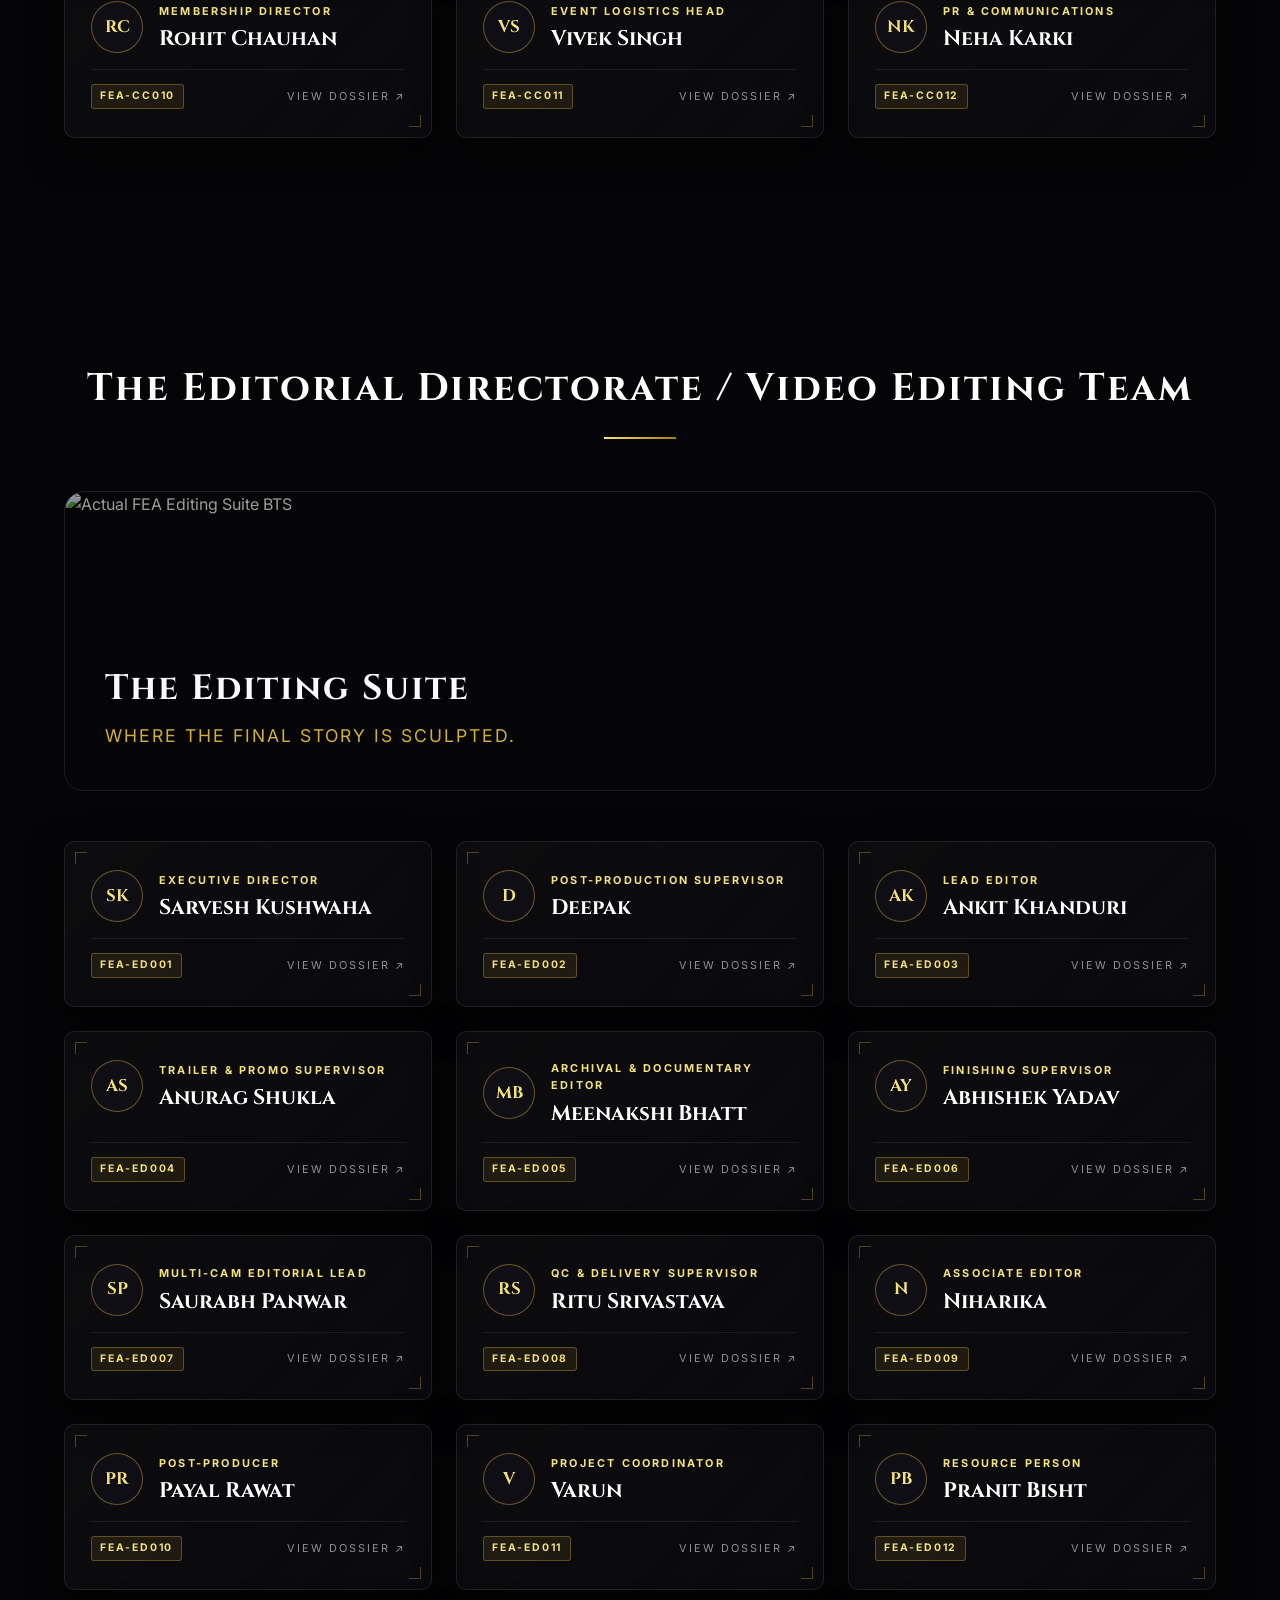
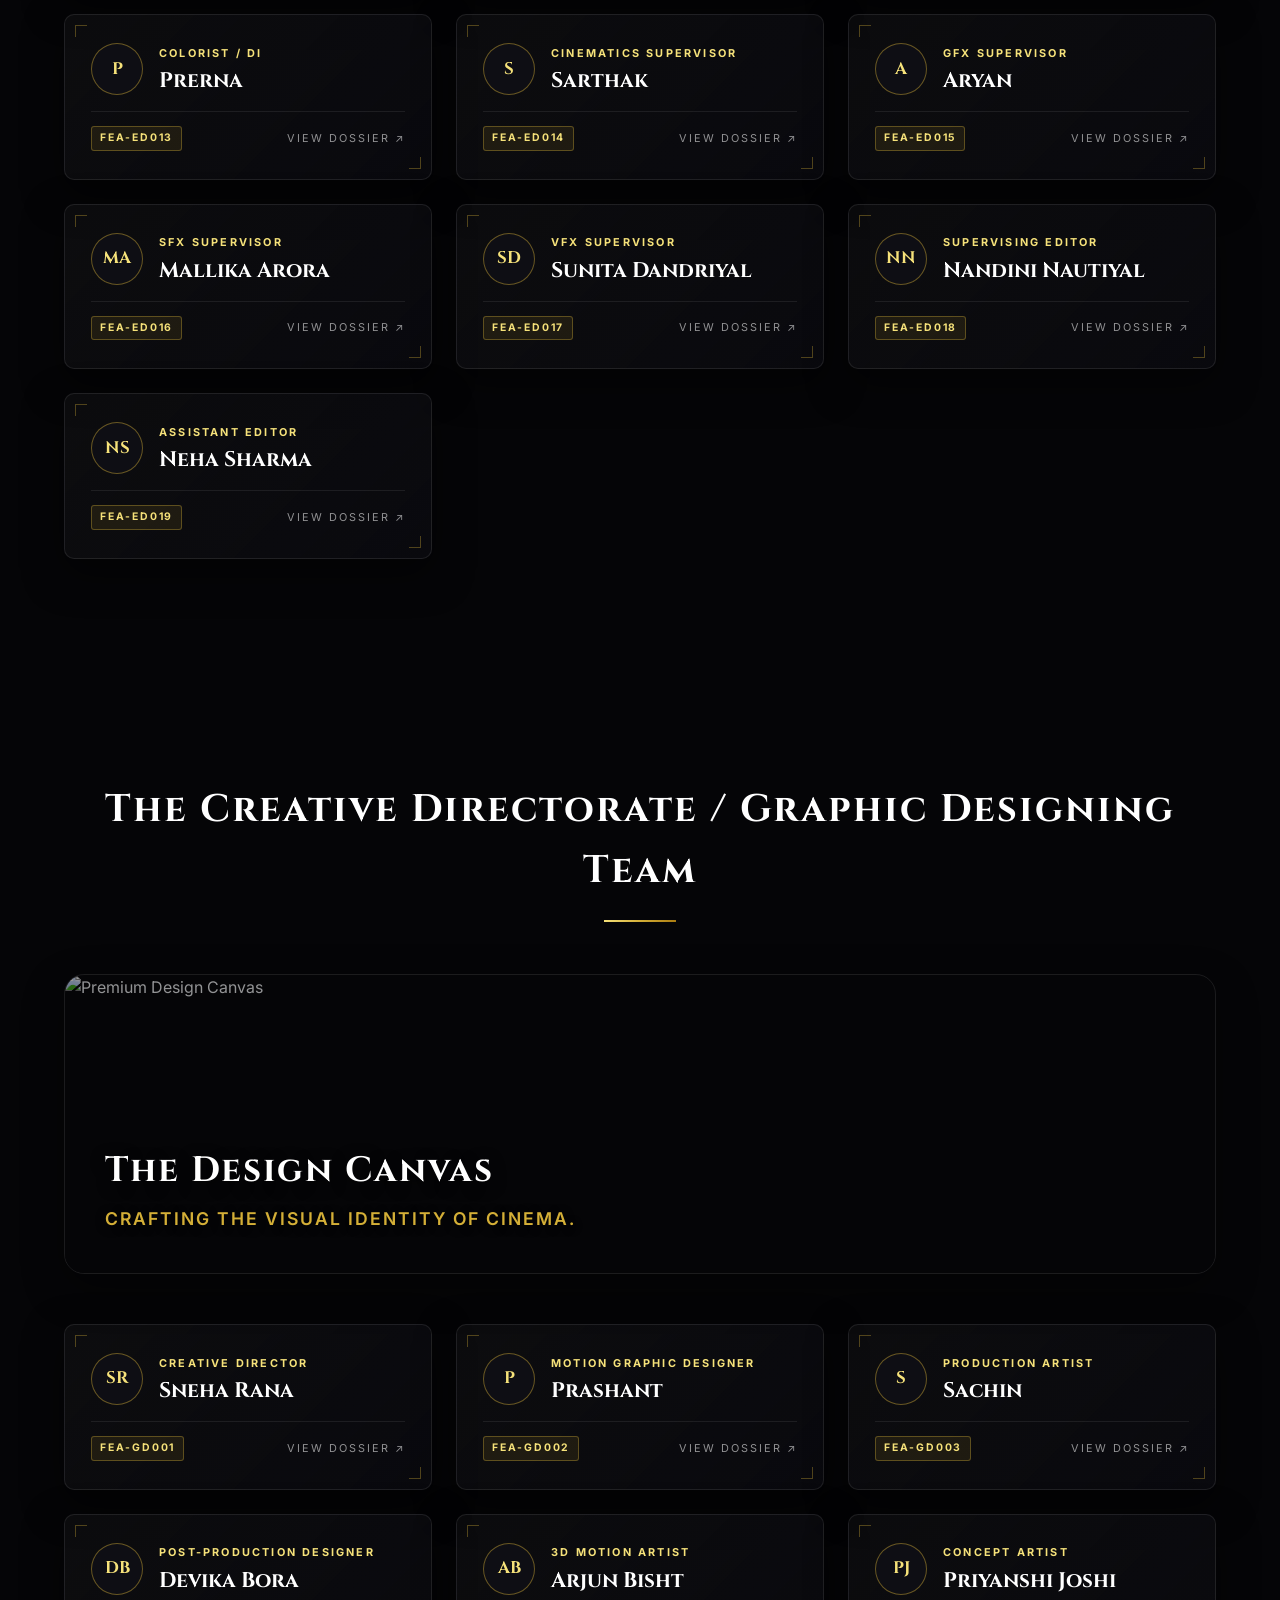
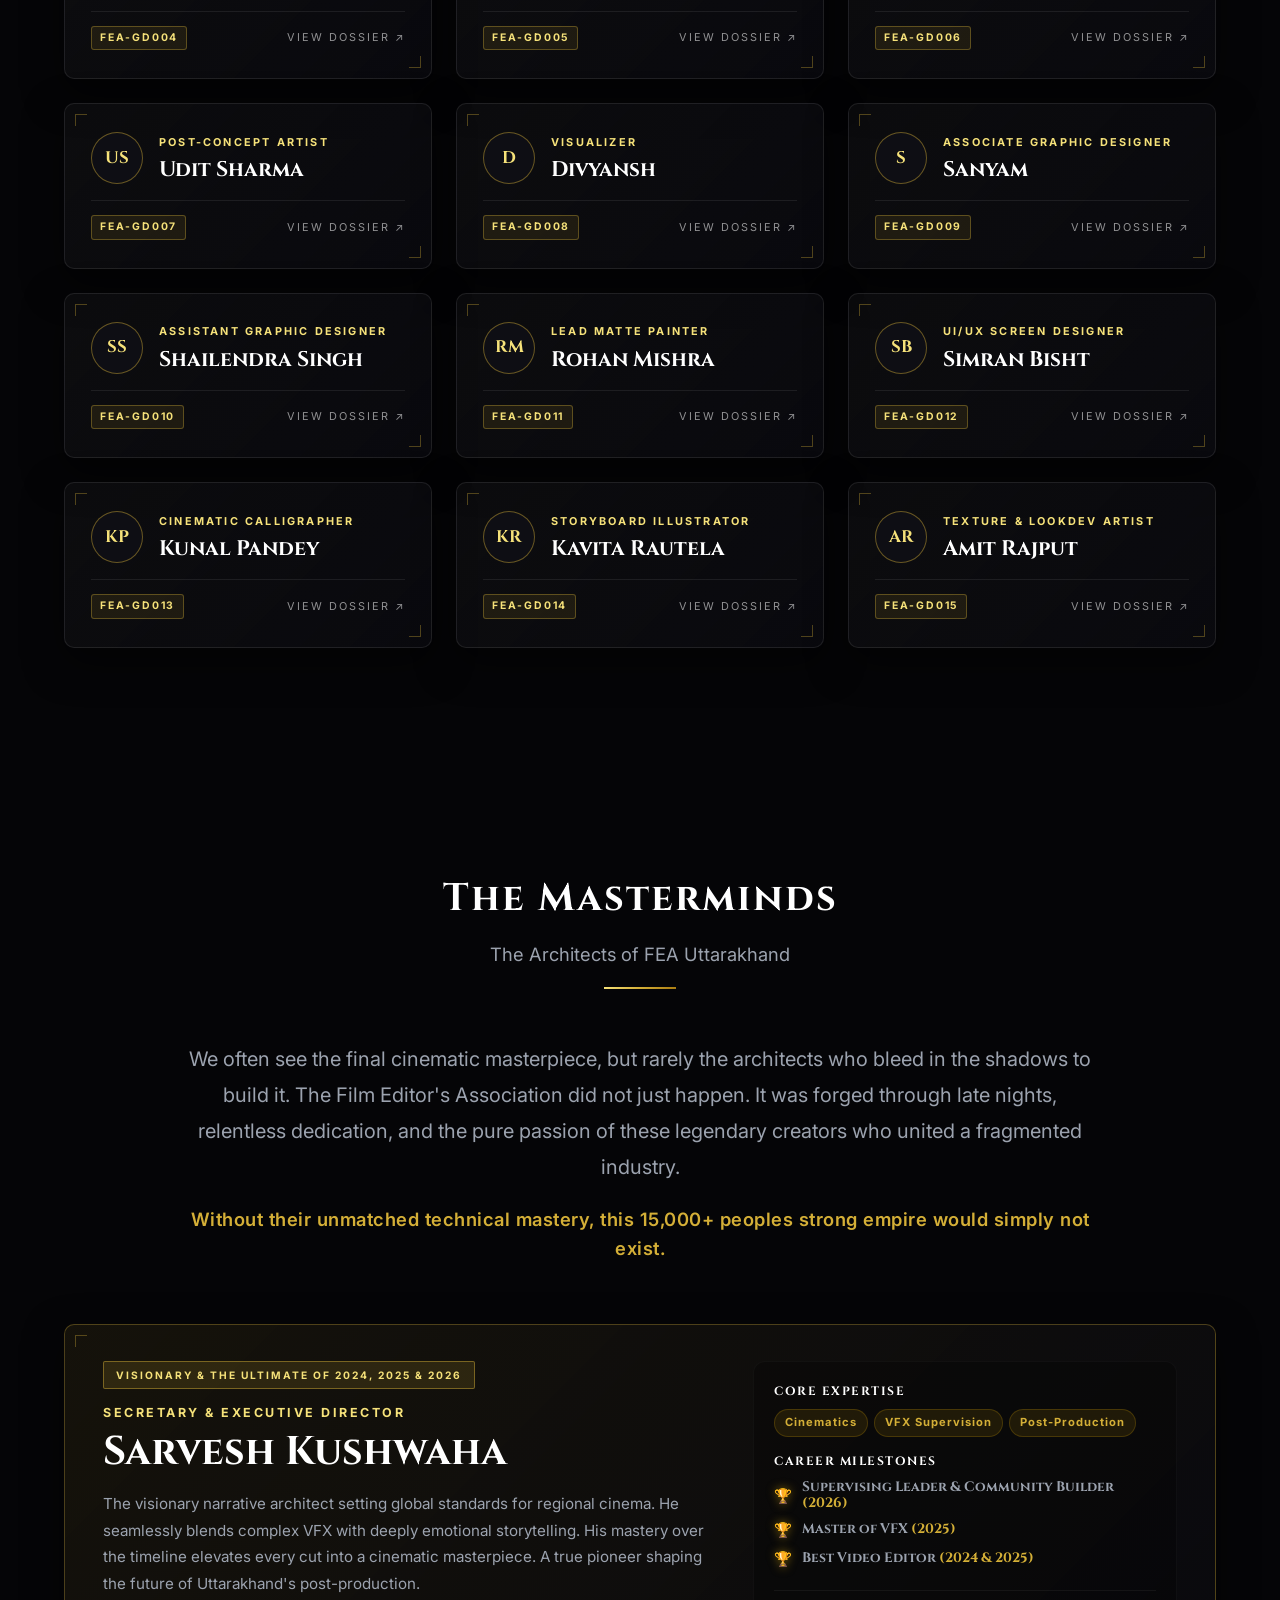
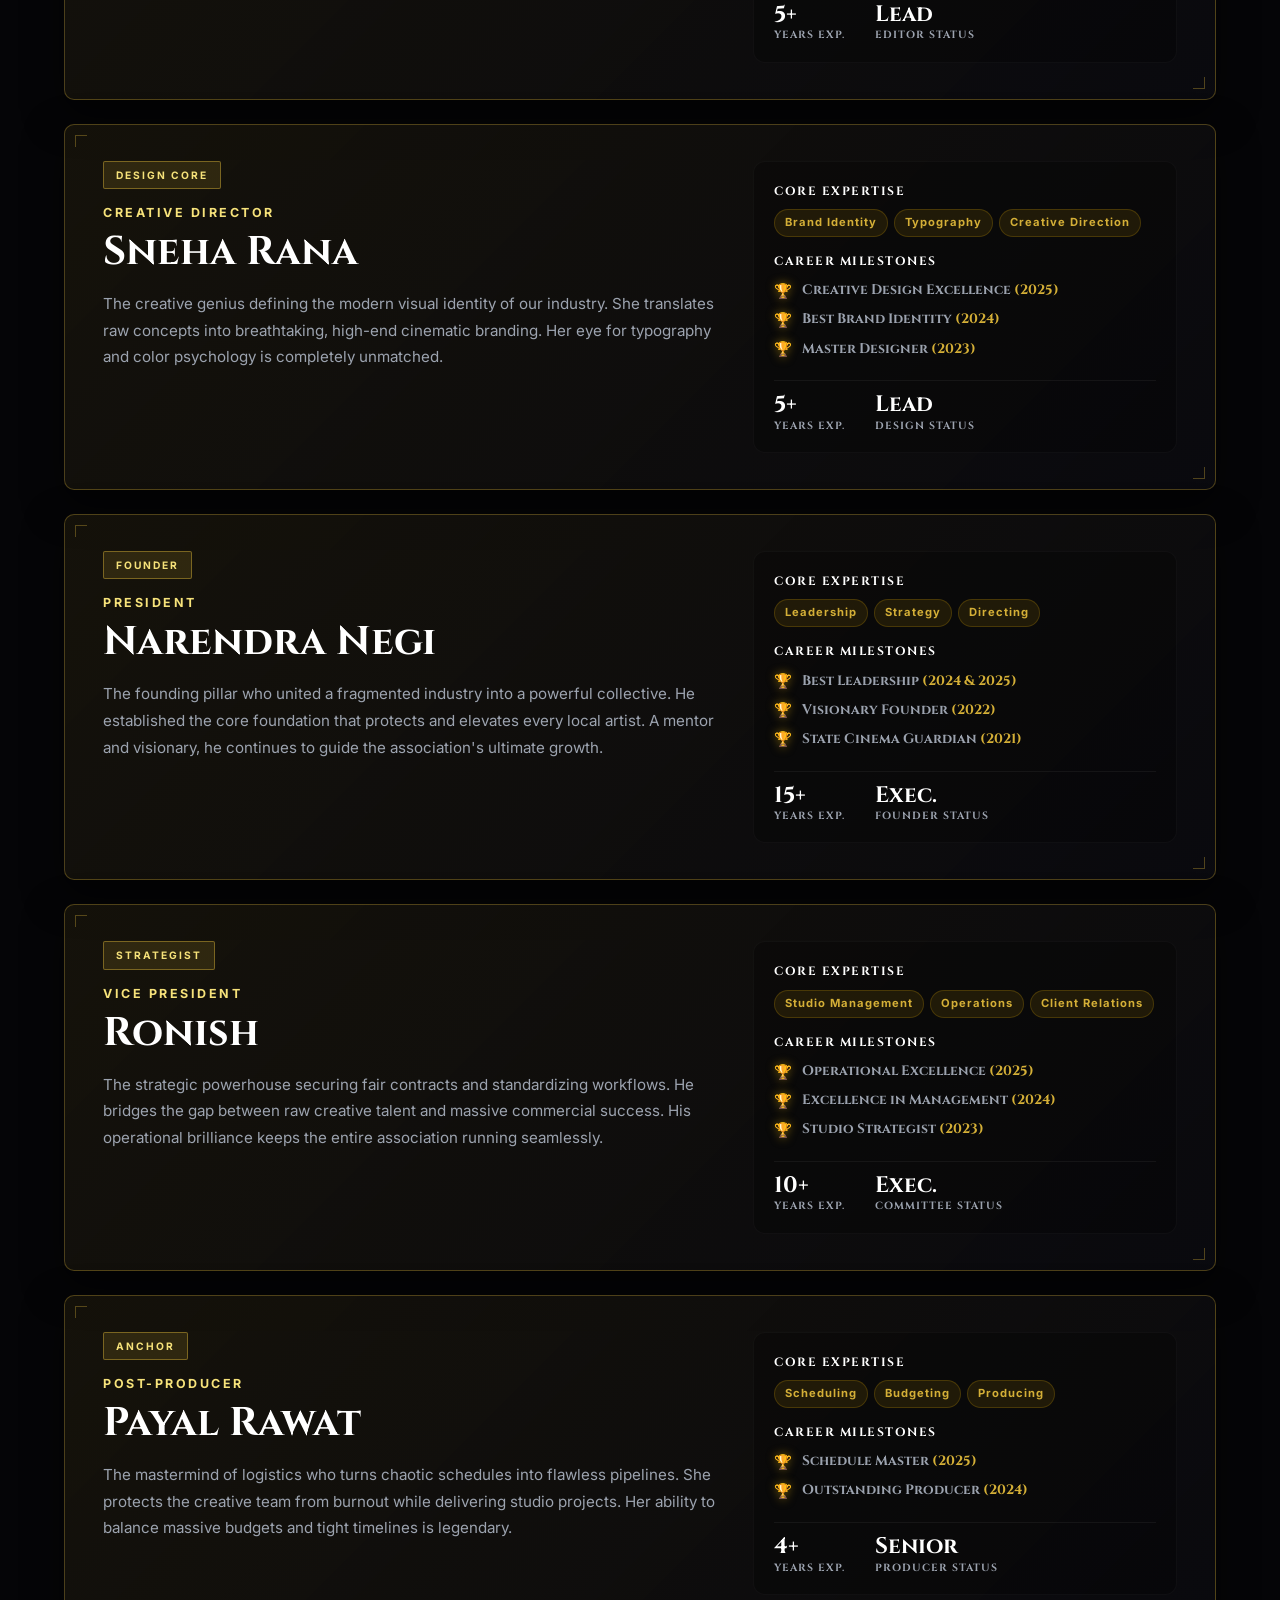
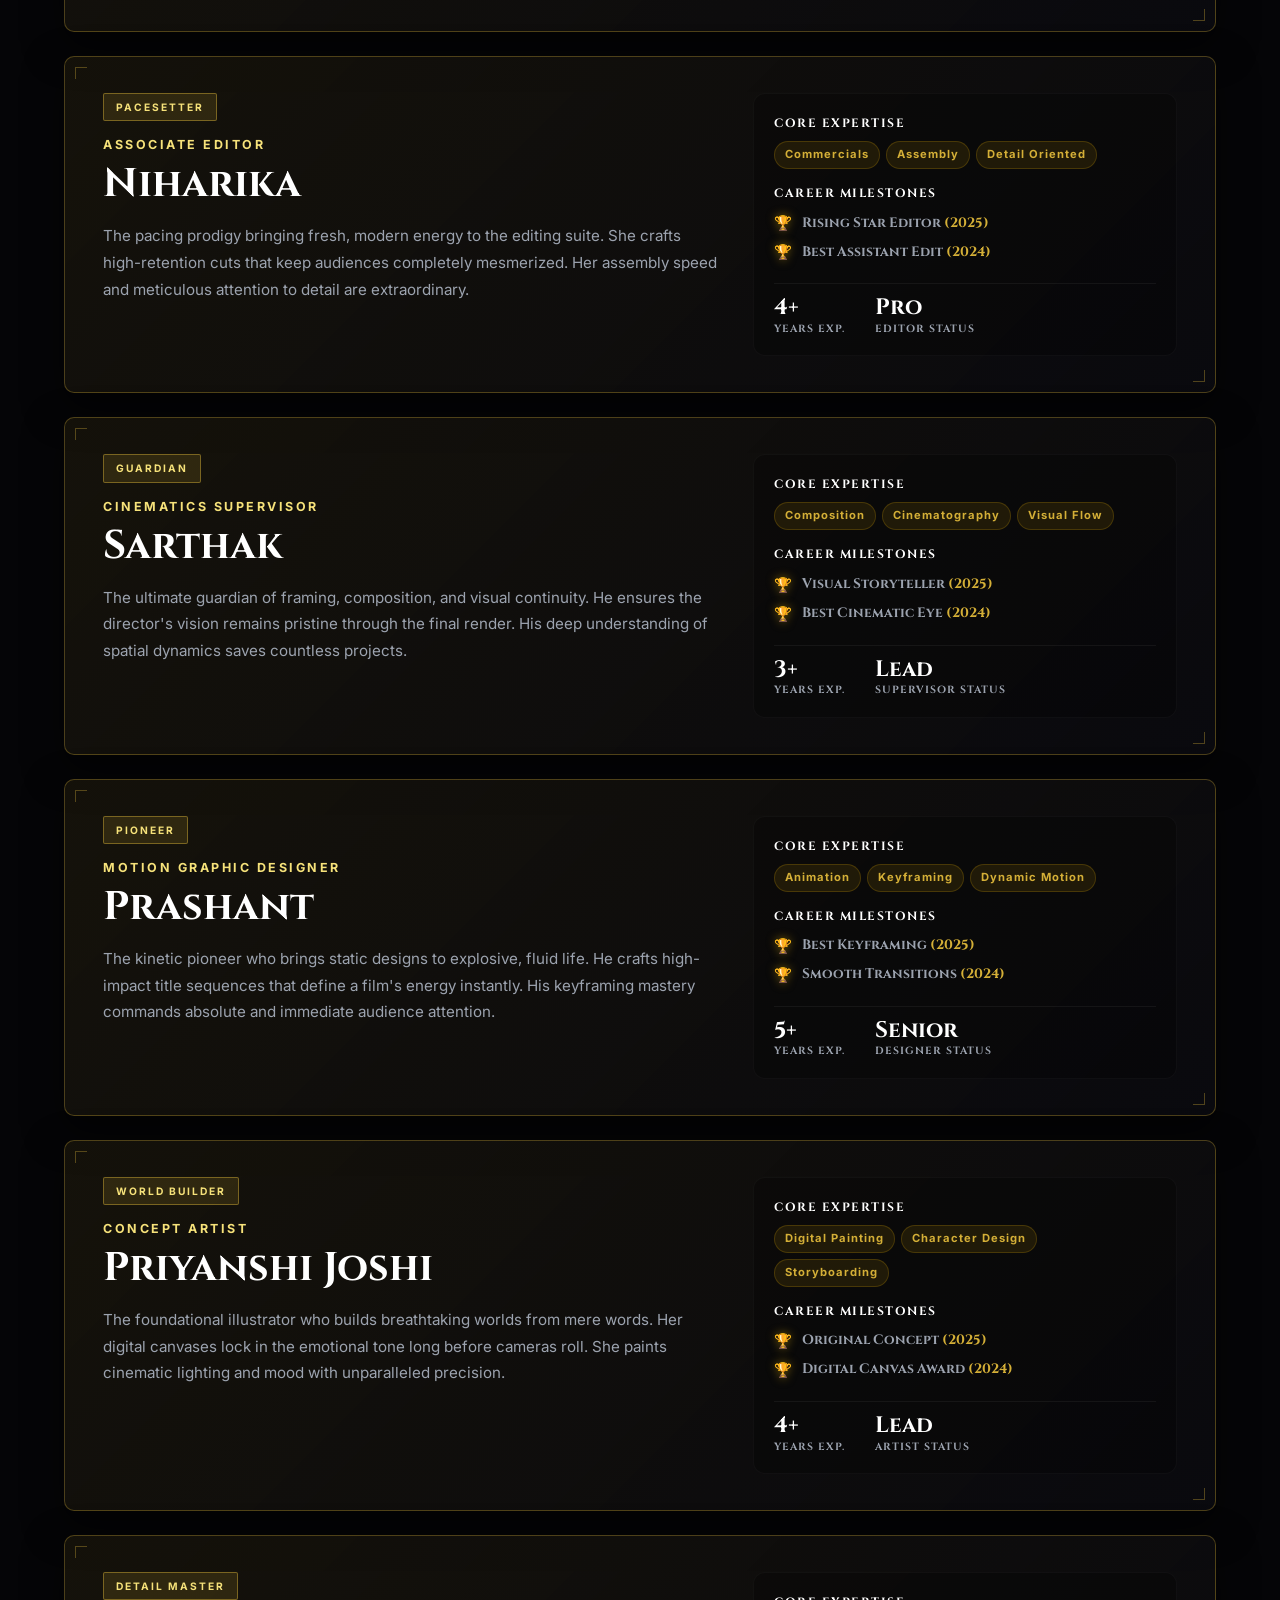
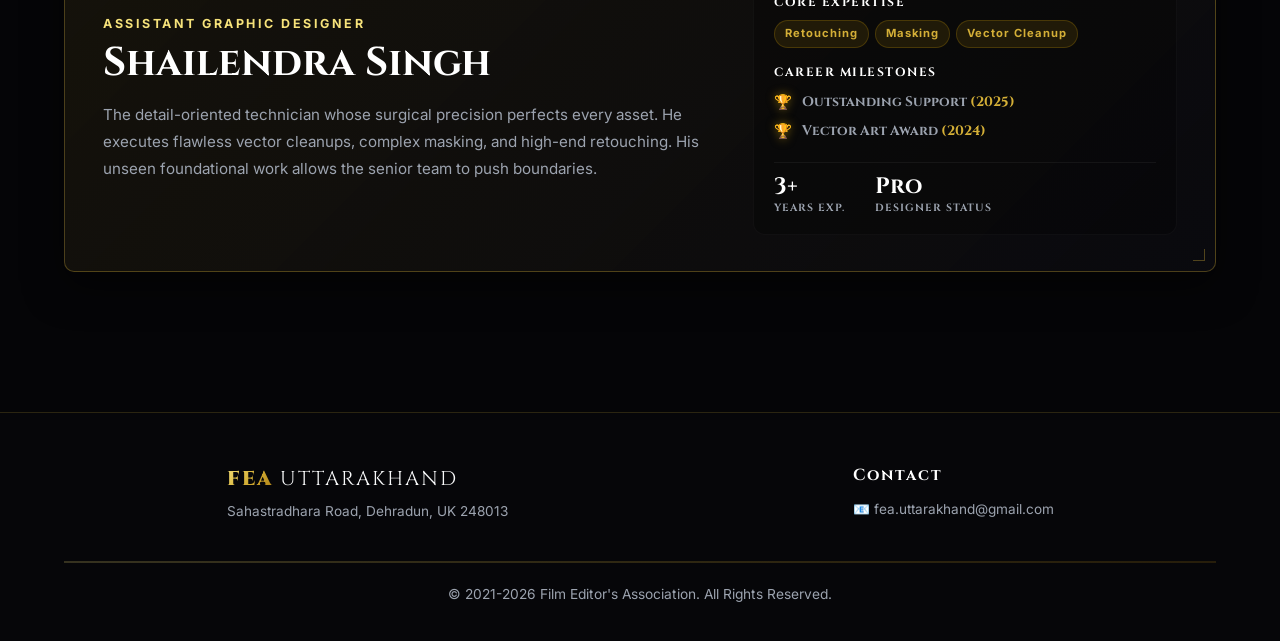
==== commit 44b76d8c: "Add files via upload" ====
--- a/index.html
+++ b/index.html
@@ -4,12 +4,17 @@
     <meta charset="UTF-8">
     <meta name="viewport" content="width=device-width, initial-scale=1.0">
     <title>FEA Uttarakhand | Official</title>
+    <link rel="icon" type="image/jpeg" href="1000021500-modified.png">
+    <meta property="og:title" content="FEA Uttarakhand | Official">
+    <meta property="og:description" content="Film Editor's Association Uttarakhand — Official portal for post-production artists, titles, certifications, and member verification.">
+    <meta property="og:image" content="1000021500-modified.jpg">
+    <meta property="og:type" content="website">
     <link rel="stylesheet" href="style.css">
 </head>
 <body>
 <header>
     <a href="index.html" class="logo-link">
-        <img src="1000021500-modified.png" alt="FEA Logo" class="header-logo-img">
+        <img src="1000021500-modified.jpg" alt="FEA Logo" class="header-logo-img">
         <div class="logo">FEA <span>Uttarakhand</span></div>
     </a>
 
@@ -27,6 +32,7 @@
             <li><a href="awards.html">Titles</a></li>
             <li><a href="voting.html">Voting 2026</a></li>
             <li><a href="certifications.html">Certifications</a></li>
+            <li><a href="verify.html">Verify ID</a></li>
             <li><a href="#" class="join-trigger">Join FEA</a></li>
         </ul>
     </nav>
@@ -37,6 +43,73 @@
         <h1>Crafting the Cinema<br>of Tomorrow.</h1>
         <h2>Film Editor's Association <span style="color: #d4af37;">Uttarakhand</span></h2>
         <div class="hero-estd-badge">ESTD. 2021 // DEHRADUN, UTTARAKHAND</div>
+    </section>
+
+    <!-- INTERACTIVE STATS COUNTER -->
+    <section class="stats-strip">
+        <div class="stat-item">
+            <span class="stat-number" data-target="15000" data-suffix="+">0</span>
+            <span class="stat-label">Registered Members</span>
+        </div>
+        <div class="stat-item">
+            <span class="stat-number" data-target="34" data-suffix="">0</span>
+            <span class="stat-label">Award Categories</span>
+        </div>
+        <div class="stat-item">
+            <span class="stat-number" data-target="125" data-suffix="+">0</span>
+            <span class="stat-label">Official Certifications</span>
+        </div>
+        <div class="stat-item">
+            <span class="stat-number" data-target="2021" data-suffix="">0</span>
+            <span class="stat-label">Established</span>
+        </div>
+    </section>
+
+    <!-- OFFICIAL NOTICE BOARD -->
+    <section id="notices" class="notice-section">
+        <div class="section-header" style="padding-top: 20px; margin-bottom: 36px;">
+            <h2>Official Notice Board</h2>
+            <p style="color: var(--text-muted); margin-top: 6px;">Latest circulars, deadlines, and association announcements.</p>
+            <div class="divider"></div>
+        </div>
+
+        <div class="notice-grid">
+            <div class="notice-card">
+                <span class="corner-mark tl"></span>
+                <span class="corner-mark br"></span>
+                <div class="notice-meta">
+                    <span class="notice-badge live">Active</span>
+                    <span class="notice-date">NOV 2026</span>
+                </div>
+                <h3>FEA Titles 2026 — Live Voting Open</h3>
+                <p>Ballots are open across all 34 Editorial and Creative Directorate categories. Cast one vote per category.</p>
+                <a href="voting.html" class="notice-link">Enter Voting Portal ↗</a>
+            </div>
+
+            <div class="notice-card">
+                <span class="corner-mark tl"></span>
+                <span class="corner-mark br"></span>
+                <div class="notice-meta">
+                    <span class="notice-badge">Mandatory</span>
+                    <span class="notice-date">NOV 2026</span>
+                </div>
+                <h3>Official Member ID Verification Portal</h3>
+                <p>All Core Committee, Editorial, and Graphic Design members have been issued dedicated FEA IDs. Verify your status online.</p>
+                <a href="verify.html" class="notice-link">Verify Member ID ↗</a>
+            </div>
+
+            <div class="notice-card">
+                <span class="corner-mark tl"></span>
+                <span class="corner-mark br"></span>
+                <div class="notice-meta">
+                    <span class="notice-badge">Open</span>
+                    <span class="notice-date">2026-27</span>
+                </div>
+                <h3>New Membership & Directorate Intake</h3>
+                <p>Applications are open for Video Editing, Graphic Design, VFX, and Audio professionals across Uttarakhand.</p>
+                <a href="#" class="notice-link join-trigger">Apply for Membership ↗</a>
+            </div>
+        </div>
     </section>
 
     <div class="section-header" style="padding-top: 80px;">
@@ -667,19 +740,18 @@
             </div>
 
         </div>
-</div>
     </section>
 
-<!-- Profile Modal (Spotlight 2-Column Design) -->
 <!-- Profile Modal (Spotlight 2-Column Design) -->
     <div id="profile-modal" class="modal-overlay">
         <div class="modal-content" style="max-width: 950px; padding: 40px; text-align: left;">
-            <span class="close-btn" id="close-profile-modal" style="top: 15px; right: 25px;">&times;</span>
+            <span class="close-btn" id="close-profile-modal" style="top: 15px; right: 25px;">×</span>
             
             <div style="display: flex; flex-wrap: wrap; gap: 40px; align-items: center;">
                 
                 <!-- Left Side: Identity & Bio -->
                 <div style="flex: 1 1 350px;">
+                    <div style="margin-bottom: 10px;"><span id="profile-modal-id" class="member-id-pill">FEA-ID</span></div>
                     <h2 id="profile-modal-role" style="color: var(--accent-gold); font-size: 1rem; font-weight: 700; text-transform: uppercase; letter-spacing: 2px; margin-bottom: 5px; font-family: 'Inter', sans-serif;">Role</h2>
                     <h3 id="profile-modal-name" style="font-size: 2.5rem; color: #fff; margin-bottom: 20px; line-height: 1.1;">Name</h3>
                     <p id="profile-modal-bio" class="main-desc" style="margin-top: 0; font-size: 0.95rem; color: var(--text-muted); line-height: 1.7;">Bio will appear here...</p>
@@ -724,7 +796,7 @@
     <!-- About Us Modal -->
     <div id="about-modal" class="modal-overlay">
         <div class="modal-content" style="text-align: center;">
-            <span class="close-btn" id="close-about-modal">&times;</span>
+            <span class="close-btn" id="close-about-modal">×</span>
             <div class="modal-header">
                 <h2 id="about-modal-title">Title</h2>
                 <div class="divider" style="margin-bottom: 20px;"></div>
@@ -737,14 +809,13 @@
     <!-- Join FEA Modal -->
     <div id="join-modal" class="modal-overlay">
         <div class="modal-content glass-panel" style="text-align: center;">
-            <span class="close-btn" id="close-join-modal">&times;</span>
+            <span class="close-btn" id="close-join-modal">×</span>
             <div class="modal-header">
                 <h2>Join FEA Uttarakhand</h2>
                 <p style="color: var(--accent-gold); font-size: 0.9rem; margin-top: 5px;">Become a part of the state's largest post-production community.</p>
                 <div class="divider" style="margin-bottom: 20px;"></div>
             </div>
             <div class="modal-body">
-                <!-- IMPORTANT: Replace YOUR_FORM_ID with your actual Formspree endpoint -->
                 <form id="join-form" action="https://formspree.io/f/mdeeelgj" method="POST" style="display: flex; flex-direction: column; gap: 15px; text-align: left;">
                     <input type="text" name="name" placeholder="Full Name" required class="glass-input">
                     <input type="email" name="email" placeholder="Email Address" required class="glass-input">
@@ -770,20 +841,16 @@
                 <p style="color: var(--text-muted); font-size: 0.85rem;">Sahastradhara Road, Dehradun, UK 248013</p>
             </div>
             <div>
-                <h4 style="color: #fff; margin-bottom: 10px; font-size: 1rem;">Contact & Connect</h4>
-                <p style="color: var(--text-muted); font-size: 0.85rem;">📧fea.uttarakhand@gmail.com</p>
-                <p style="color: var(--text-muted); font-size: 0.85rem; margin-bottom: 10px;">📞NA</p>
-                <div style="display: flex; gap: 15px;">
-                    <a href="#" style="color: var(--accent-gold); text-decoration: none; font-weight: bold;">Instagram</a>
-                    <a href="#" style="color: var(--accent-gold); text-decoration: none; font-weight: bold;">LinkedIn</a>
-                    <a href="#" style="color: var(--accent-gold); text-decoration: none; font-weight: bold;">YouTube</a>
-                </div>
+                <h4 style="color: #fff; margin-bottom: 10px; font-size: 1rem;">Contact</h4>
+                <p style="color: var(--text-muted); font-size: 0.85rem;">
+                    📧 <a href="mailto:fea.uttarakhand@gmail.com" style="color: var(--text-muted); text-decoration: none;">fea.uttarakhand@gmail.com</a>
+                </p>
             </div>
         </div>
         <div class="divider" style="width: 100%; opacity: 0.2; margin-bottom: 20px;"></div>
-        <p>&copy; 2021-2026 Film Editor's Association. All Rights Reserved.</p>
+        <p>© 2021-2026 Film Editor's Association. All Rights Reserved.</p>
     </footer>
     
     <script src="script.js"></script>
 </body>
-</html>+</html>
--- a/style.css
+++ b/style.css
@@ -1252,4 +1252,321 @@
     .btn-vote { width: 100%; }
     .active-category-hero { padding: 28px 24px; }
     .active-category-hero h2 { font-size: 1.7rem; }
+}
+
+/* =========================================================
+   STATS COUNTER, NOTICE BOARD, VERIFY PAGE, SHARE & BACK-TO-TOP
+   ========================================================= */
+.stats-strip {
+    max-width: 1380px;
+    width: 90%;
+    margin: -36px auto 40px;
+    padding: 30px 24px;
+    display: grid;
+    grid-template-columns: repeat(auto-fit, minmax(200px, 1fr));
+    gap: 24px;
+    background: linear-gradient(135deg, rgba(16, 16, 22, 0.96), rgba(7, 7, 11, 0.98));
+    border: 1px solid rgba(212, 175, 55, 0.35);
+    border-radius: 10px;
+    box-shadow: 0 20px 50px rgba(0, 0, 0, 0.7);
+    position: relative;
+    z-index: 5;
+    text-align: center;
+}
+
+.stat-item {
+    display: flex;
+    flex-direction: column;
+    gap: 6px;
+}
+
+.stat-number {
+    font-family: 'Cinzel', serif;
+    font-size: 2.3rem;
+    font-weight: 900;
+    background: var(--gold-gradient);
+    -webkit-background-clip: text;
+    -webkit-text-fill-color: transparent;
+    font-variant-numeric: tabular-nums;
+}
+
+.stat-label {
+    font-size: 0.72rem;
+    text-transform: uppercase;
+    letter-spacing: 2.5px;
+    color: var(--text-muted);
+    font-weight: 600;
+}
+
+/* Official Notice Board */
+.notice-section {
+    max-width: 1380px;
+    margin: 0 auto 40px;
+    padding: 0 5%;
+}
+
+.notice-grid {
+    display: grid;
+    grid-template-columns: repeat(auto-fit, minmax(310px, 1fr));
+    gap: 24px;
+}
+
+.notice-card {
+    position: relative;
+    background: linear-gradient(135deg, rgba(255, 255, 255, 0.03), rgba(10, 10, 15, 0.94));
+    border: 1px solid rgba(212, 175, 55, 0.22);
+    border-radius: 10px;
+    padding: 26px;
+    display: flex;
+    flex-direction: column;
+    gap: 12px;
+    transition: transform 0.35s ease, border-color 0.35s ease;
+}
+
+.notice-card:hover {
+    transform: translateY(-5px);
+    border-color: rgba(212, 175, 55, 0.6);
+}
+
+.notice-meta {
+    display: flex;
+    justify-content: space-between;
+    align-items: center;
+}
+
+.notice-badge {
+    font-size: 0.64rem;
+    font-weight: 700;
+    text-transform: uppercase;
+    letter-spacing: 2px;
+    padding: 4px 10px;
+    border-radius: 2px;
+    background: rgba(212, 175, 55, 0.14);
+    border: 1px solid rgba(212, 175, 55, 0.45);
+    color: var(--gold-light);
+}
+
+.notice-badge.live {
+    background: rgba(34, 197, 94, 0.14);
+    border-color: rgba(34, 197, 94, 0.5);
+    color: #4ade80;
+}
+
+.notice-date {
+    font-size: 0.72rem;
+    color: var(--text-muted);
+    letter-spacing: 1.5px;
+}
+
+.notice-card h3 {
+    font-size: 1.15rem;
+    color: #fff;
+    line-height: 1.35;
+}
+
+.notice-card p {
+    font-size: 0.88rem;
+    color: var(--text-muted);
+    line-height: 1.6;
+    flex: 1;
+}
+
+.notice-link {
+    font-size: 0.74rem;
+    font-weight: 700;
+    text-transform: uppercase;
+    letter-spacing: 2px;
+    color: var(--gold-light);
+    text-decoration: none;
+    margin-top: 6px;
+}
+
+.notice-link:hover { text-decoration: underline; }
+
+/* Member ID Badge */
+.member-id-pill {
+    display: inline-block;
+    font-family: 'Inter', sans-serif;
+    font-size: 0.65rem;
+    font-weight: 700;
+    letter-spacing: 1.8px;
+    color: var(--gold-light);
+    background: rgba(212, 175, 55, 0.1);
+    border: 1px solid rgba(212, 175, 55, 0.35);
+    padding: 3px 8px;
+    border-radius: 3px;
+}
+
+/* Verification Page */
+.verify-section {
+    max-width: 760px;
+    margin: 0 auto 90px;
+    padding: 0 5%;
+}
+
+.verify-box {
+    position: relative;
+    background: linear-gradient(135deg, rgba(255, 255, 255, 0.03), rgba(10, 10, 15, 0.96));
+    border: 1px solid rgba(212, 175, 55, 0.32);
+    border-radius: 12px;
+    padding: 36px;
+    box-shadow: 0 22px 55px rgba(0, 0, 0, 0.65);
+}
+
+.verify-form {
+    display: flex;
+    gap: 14px;
+    flex-wrap: wrap;
+}
+
+.verify-form .glass-input {
+    flex: 1 1 260px;
+    text-transform: uppercase;
+    letter-spacing: 2px;
+    font-weight: 600;
+}
+
+.verify-hints {
+    margin-top: 16px;
+    font-size: 0.76rem;
+    color: var(--text-muted);
+    line-height: 1.8;
+}
+
+.verify-hints code {
+    color: var(--gold-light);
+    background: rgba(212, 175, 55, 0.1);
+    padding: 2px 6px;
+    border-radius: 3px;
+}
+
+.verify-result { margin-top: 28px; }
+
+.verified-card {
+    background: rgba(34, 197, 94, 0.06);
+    border: 1px solid rgba(34, 197, 94, 0.4);
+    border-radius: 10px;
+    padding: 26px;
+}
+
+.verified-card.invalid {
+    background: rgba(239, 68, 68, 0.07);
+    border-color: rgba(239, 68, 68, 0.45);
+    text-align: center;
+}
+
+.verified-status {
+    display: inline-block;
+    font-size: 0.7rem;
+    font-weight: 800;
+    letter-spacing: 2px;
+    text-transform: uppercase;
+    color: #4ade80;
+    margin-bottom: 14px;
+}
+
+.verified-grid {
+    display: grid;
+    grid-template-columns: repeat(auto-fit, minmax(180px, 1fr));
+    gap: 16px;
+    margin-top: 16px;
+    padding-top: 16px;
+    border-top: 1px solid rgba(255, 255, 255, 0.08);
+}
+
+.verified-field span {
+    display: block;
+    font-size: 0.66rem;
+    text-transform: uppercase;
+    letter-spacing: 1.8px;
+    color: var(--text-muted);
+    margin-bottom: 4px;
+}
+
+.verified-field strong {
+    font-size: 0.96rem;
+    color: #fff;
+}
+
+/* Empty Search State */
+.empty-search-msg {
+    text-align: center;
+    color: var(--text-muted);
+    font-size: 0.95rem;
+    letter-spacing: 1px;
+    padding: 36px 20px;
+    max-width: 600px;
+    margin: 0 auto 40px;
+    border: 1px dashed rgba(212, 175, 55, 0.25);
+    border-radius: 10px;
+    background: rgba(255, 255, 255, 0.02);
+}
+
+/* Ballot Top Bar & Share Button */
+.ballot-top-bar {
+    display: flex;
+    flex-wrap: wrap;
+    justify-content: space-between;
+    align-items: center;
+    gap: 14px;
+    margin-bottom: 28px;
+}
+
+.ballot-top-bar .back-btn {
+    margin-bottom: 0;
+}
+
+.share-ballot-btn {
+    background: rgba(212, 175, 55, 0.1);
+    border: 1px solid rgba(212, 175, 55, 0.45);
+    color: var(--gold-light);
+    padding: 10px 20px;
+    border-radius: 4px;
+    font-size: 0.74rem;
+    font-weight: 700;
+    letter-spacing: 2px;
+    text-transform: uppercase;
+    cursor: pointer;
+    transition: all 0.3s ease;
+}
+
+.share-ballot-btn:hover {
+    background: var(--gold-gradient);
+    color: #050507;
+}
+
+/* Back-to-Top Floating Button */
+.back-to-top {
+    position: fixed;
+    bottom: 28px;
+    right: 28px;
+    width: 46px;
+    height: 46px;
+    border-radius: 50%;
+    background: rgba(10, 10, 15, 0.92);
+    border: 1px solid var(--gold-mid);
+    color: var(--gold-light);
+    font-size: 1.2rem;
+    cursor: pointer;
+    z-index: 1500;
+    display: flex;
+    align-items: center;
+    justify-content: center;
+    opacity: 0;
+    pointer-events: none;
+    transform: translateY(14px);
+    transition: all 0.3s ease;
+    box-shadow: 0 8px 25px rgba(0, 0, 0, 0.65);
+}
+
+.back-to-top.show {
+    opacity: 1;
+    pointer-events: all;
+    transform: translateY(0);
+}
+
+.back-to-top:hover {
+    background: var(--gold-gradient);
+    color: #050507;
+    transform: translateY(-3px);
 }
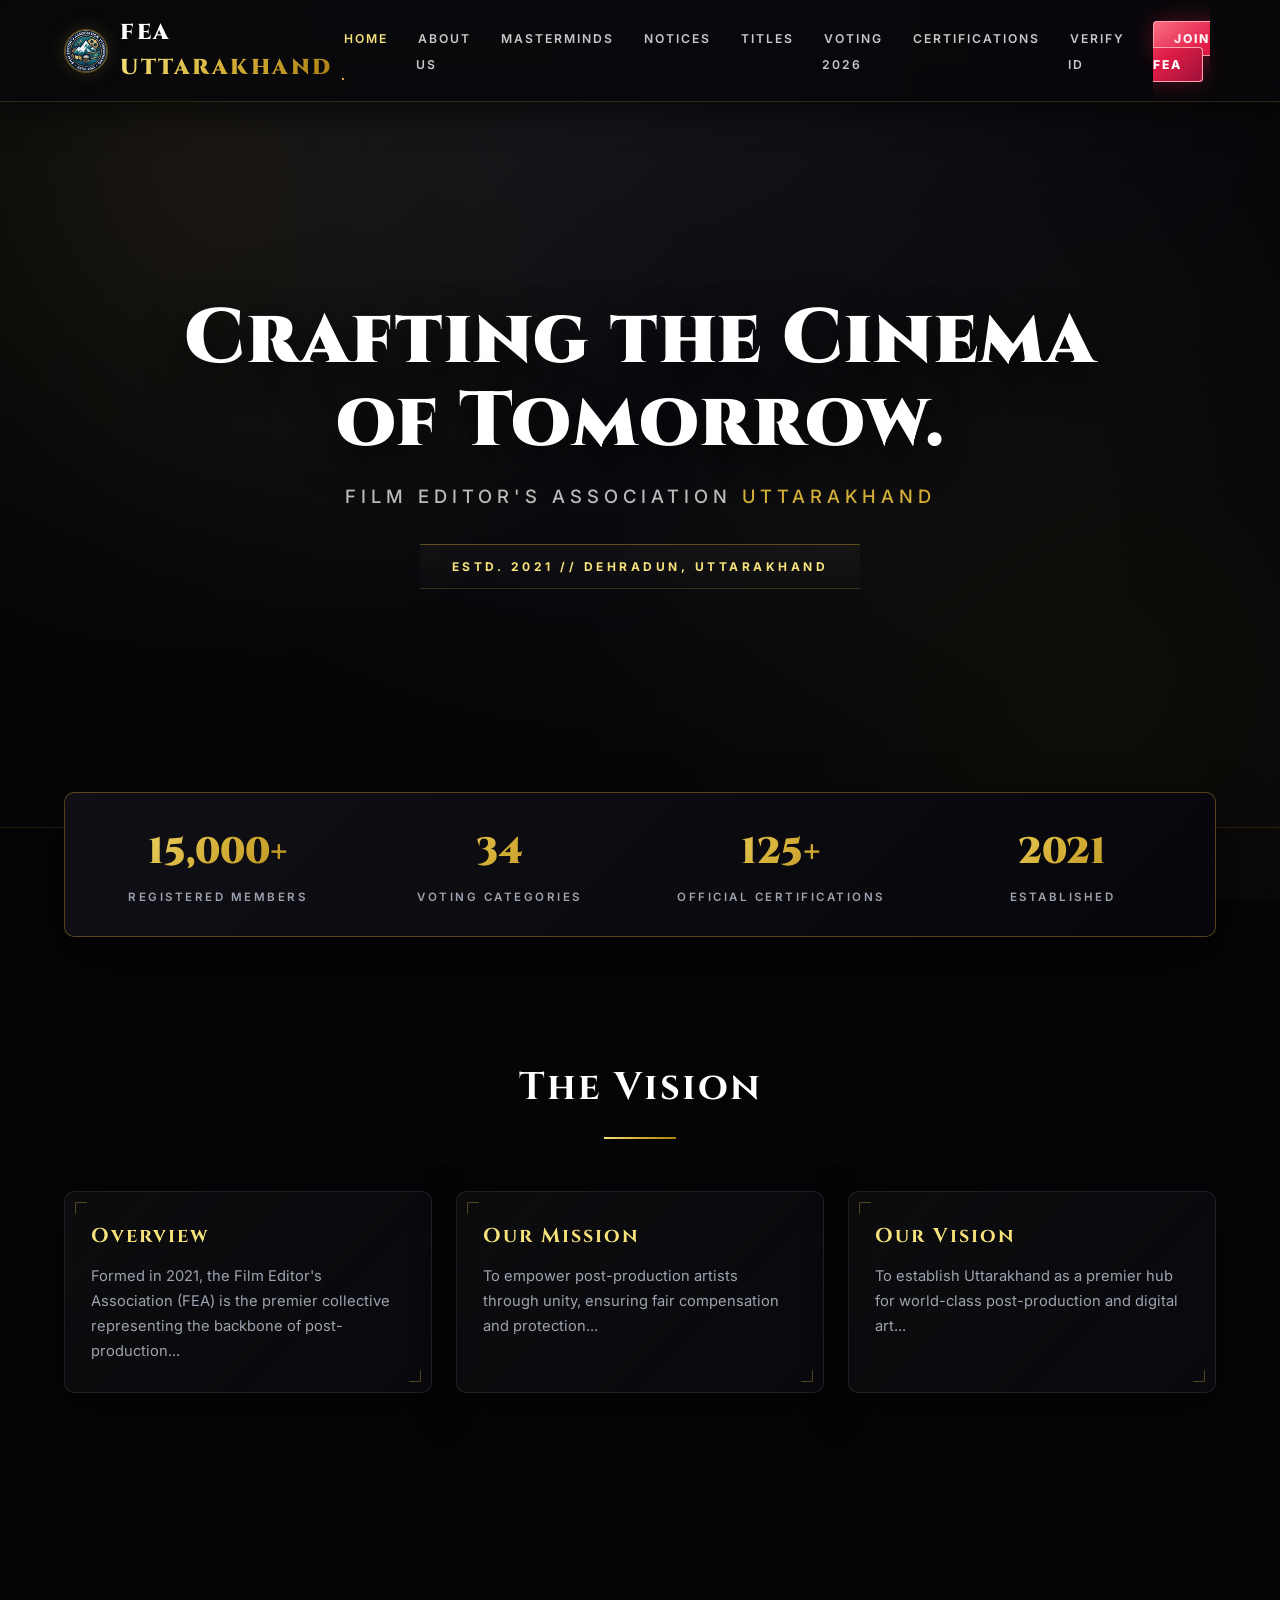
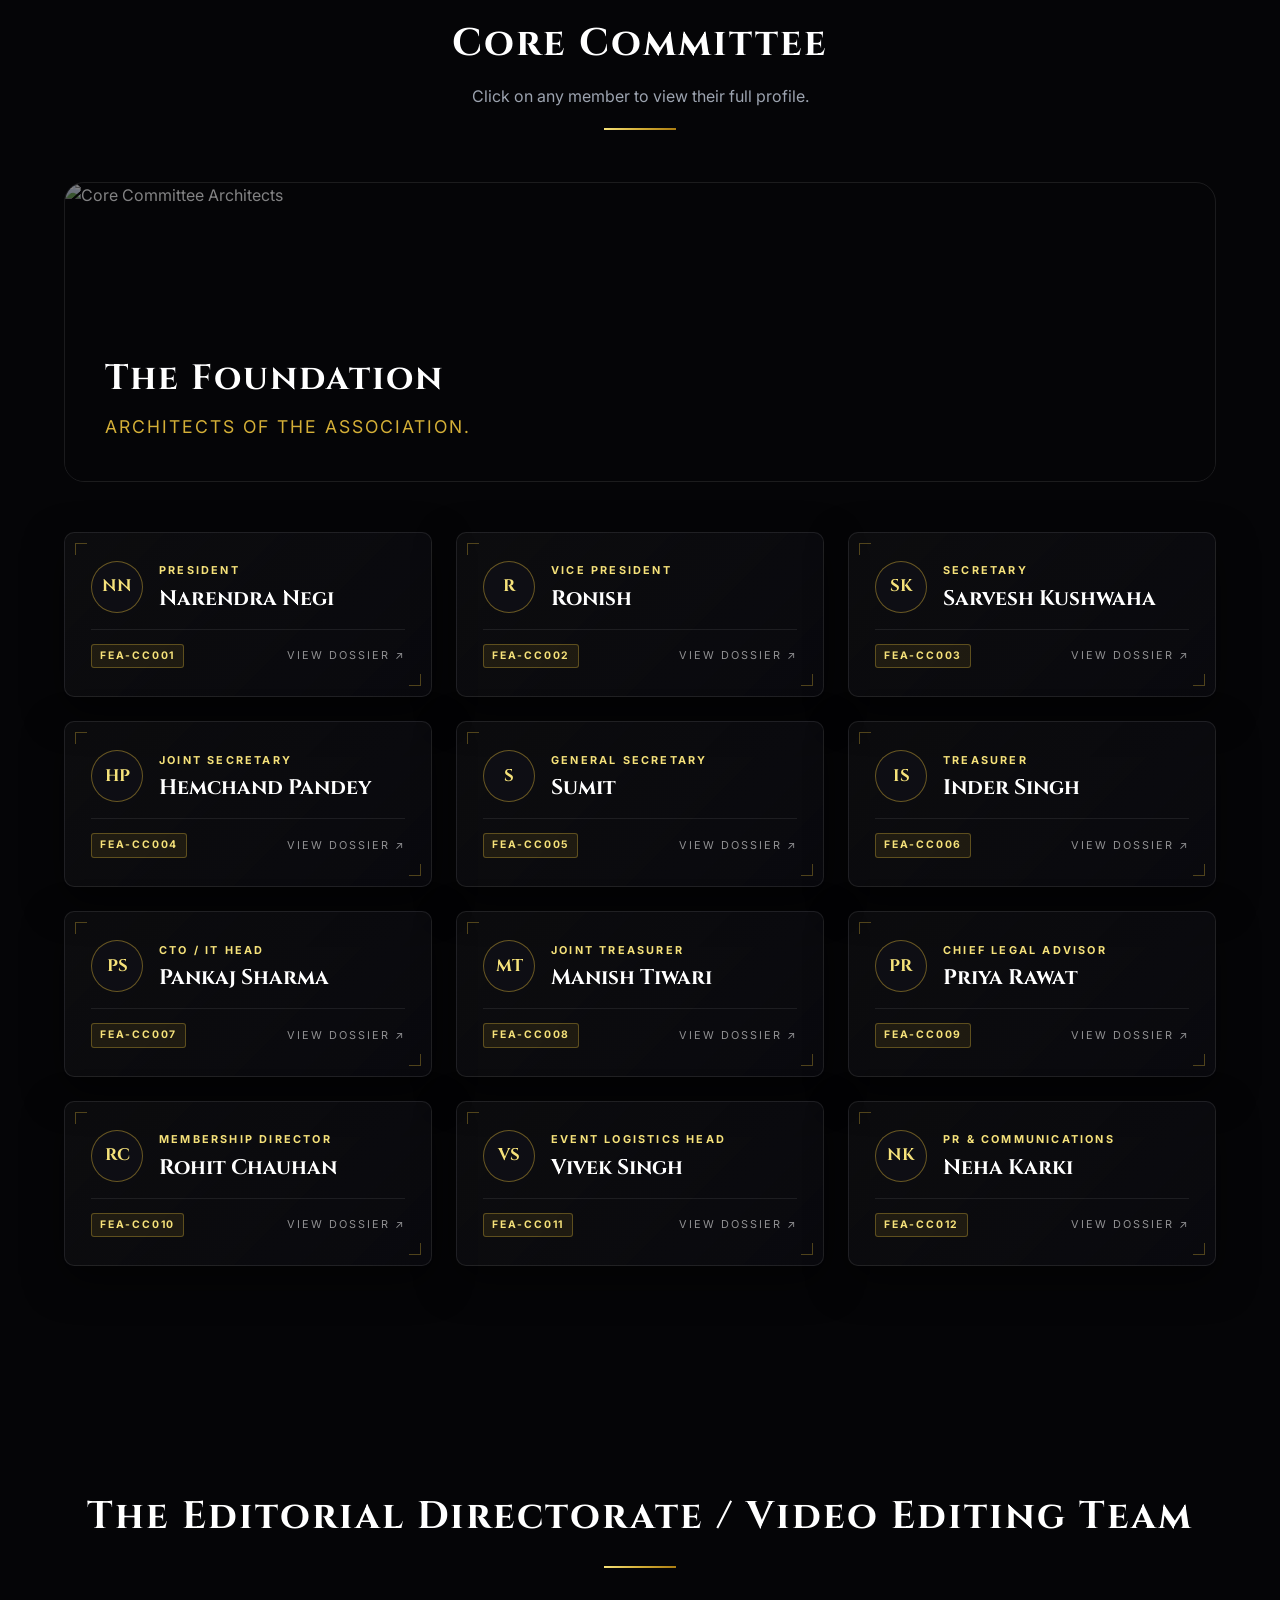
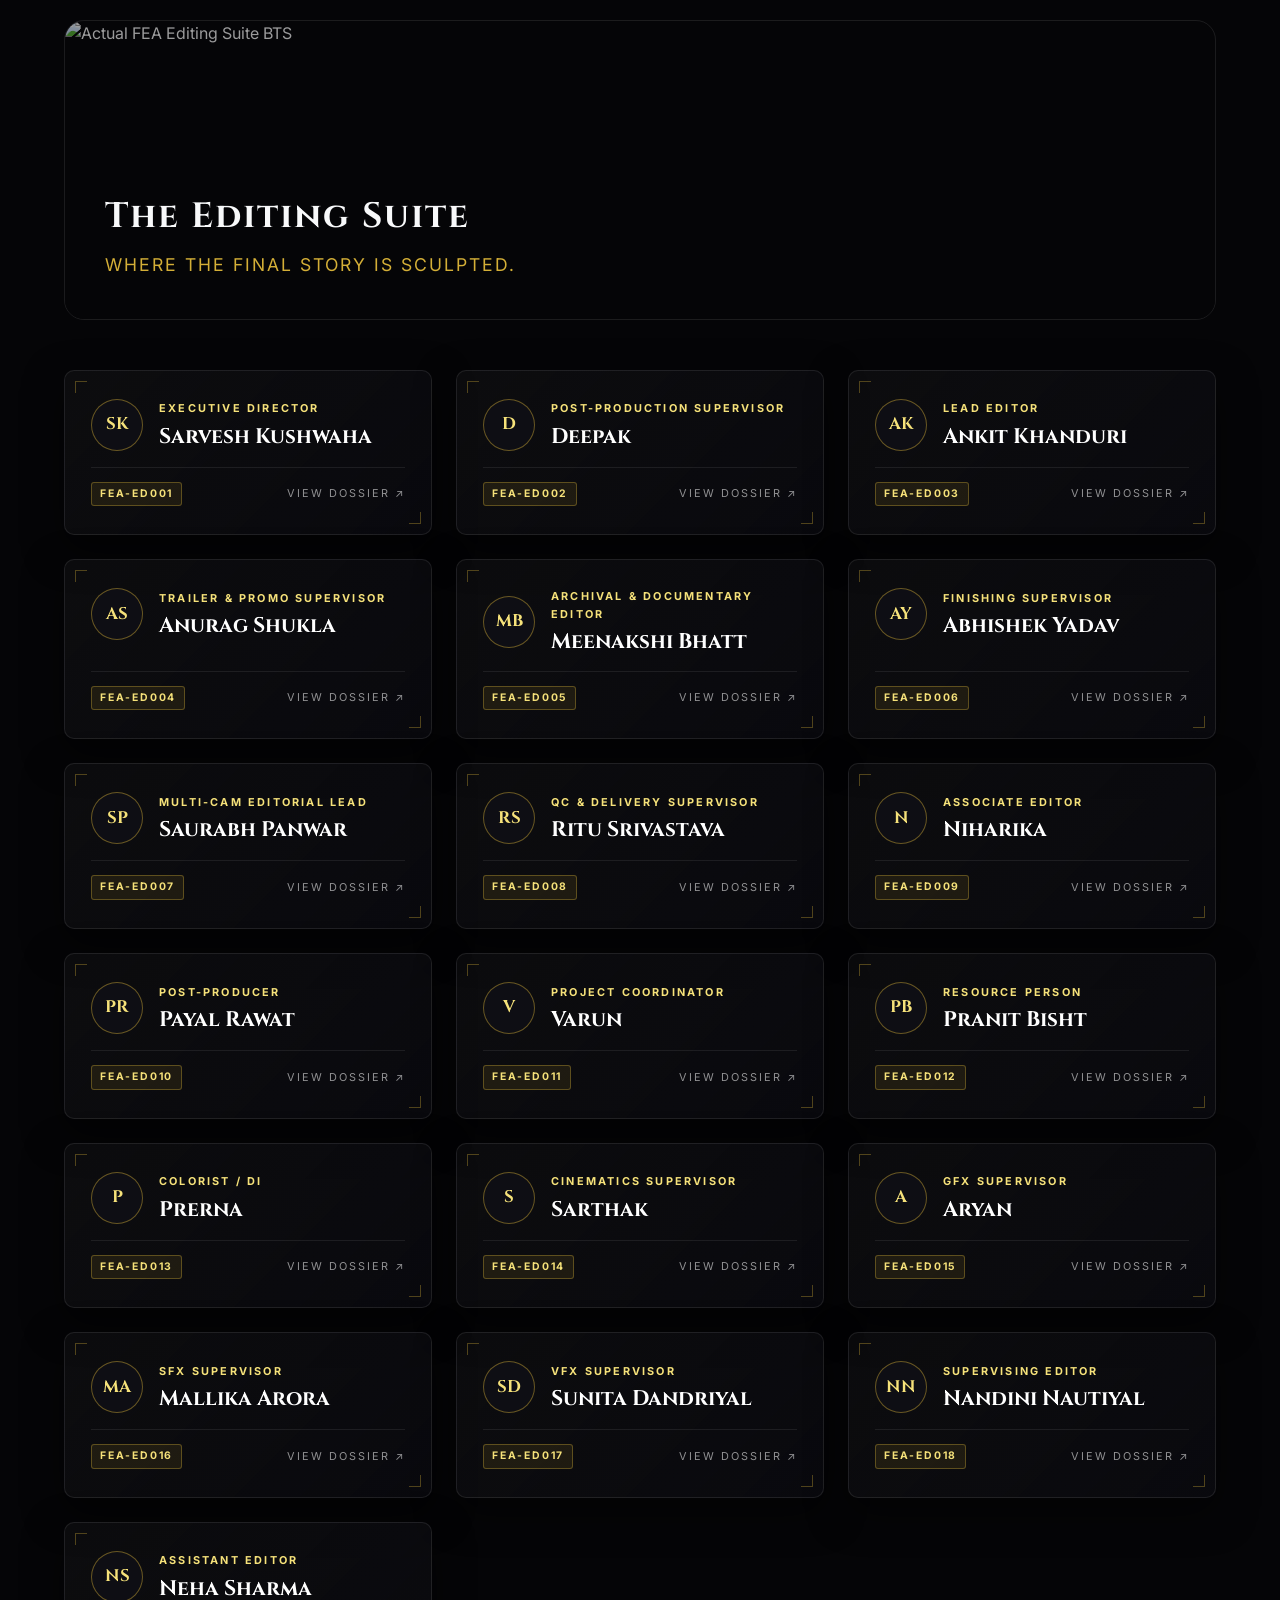
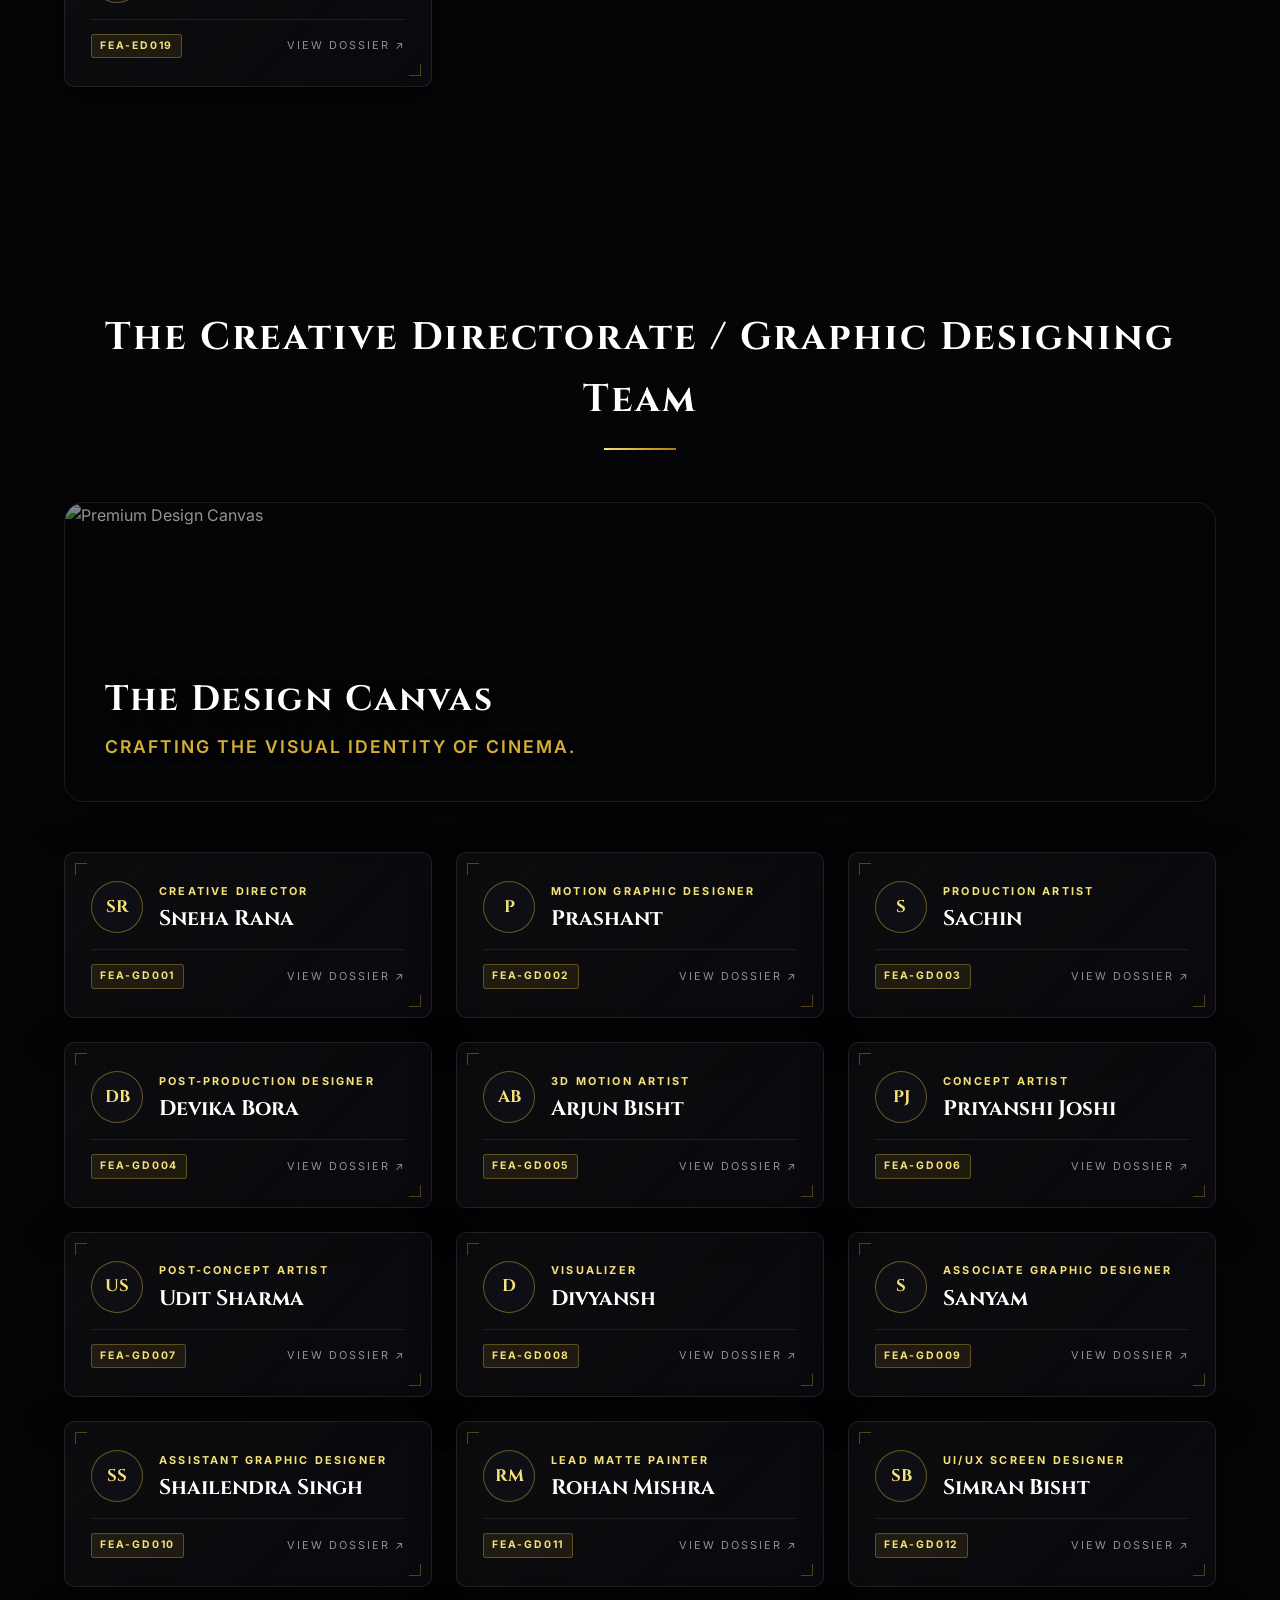
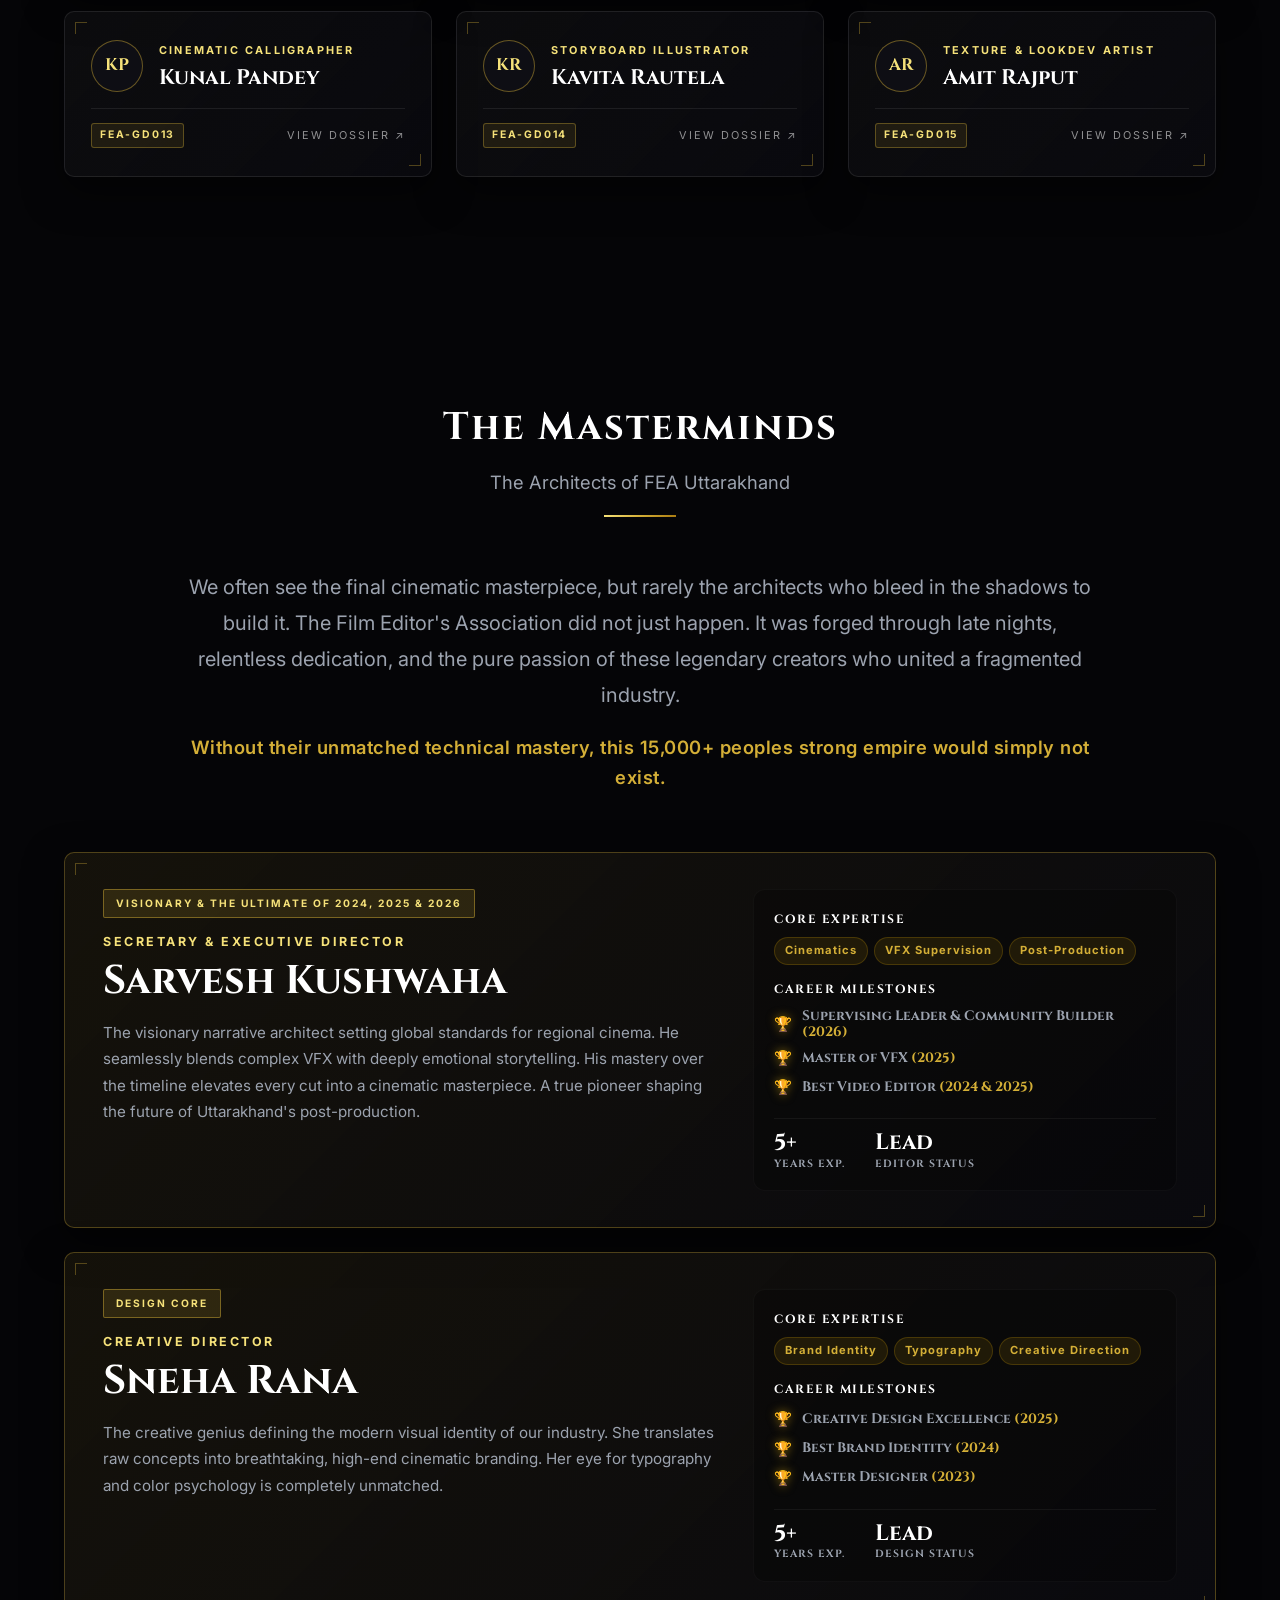
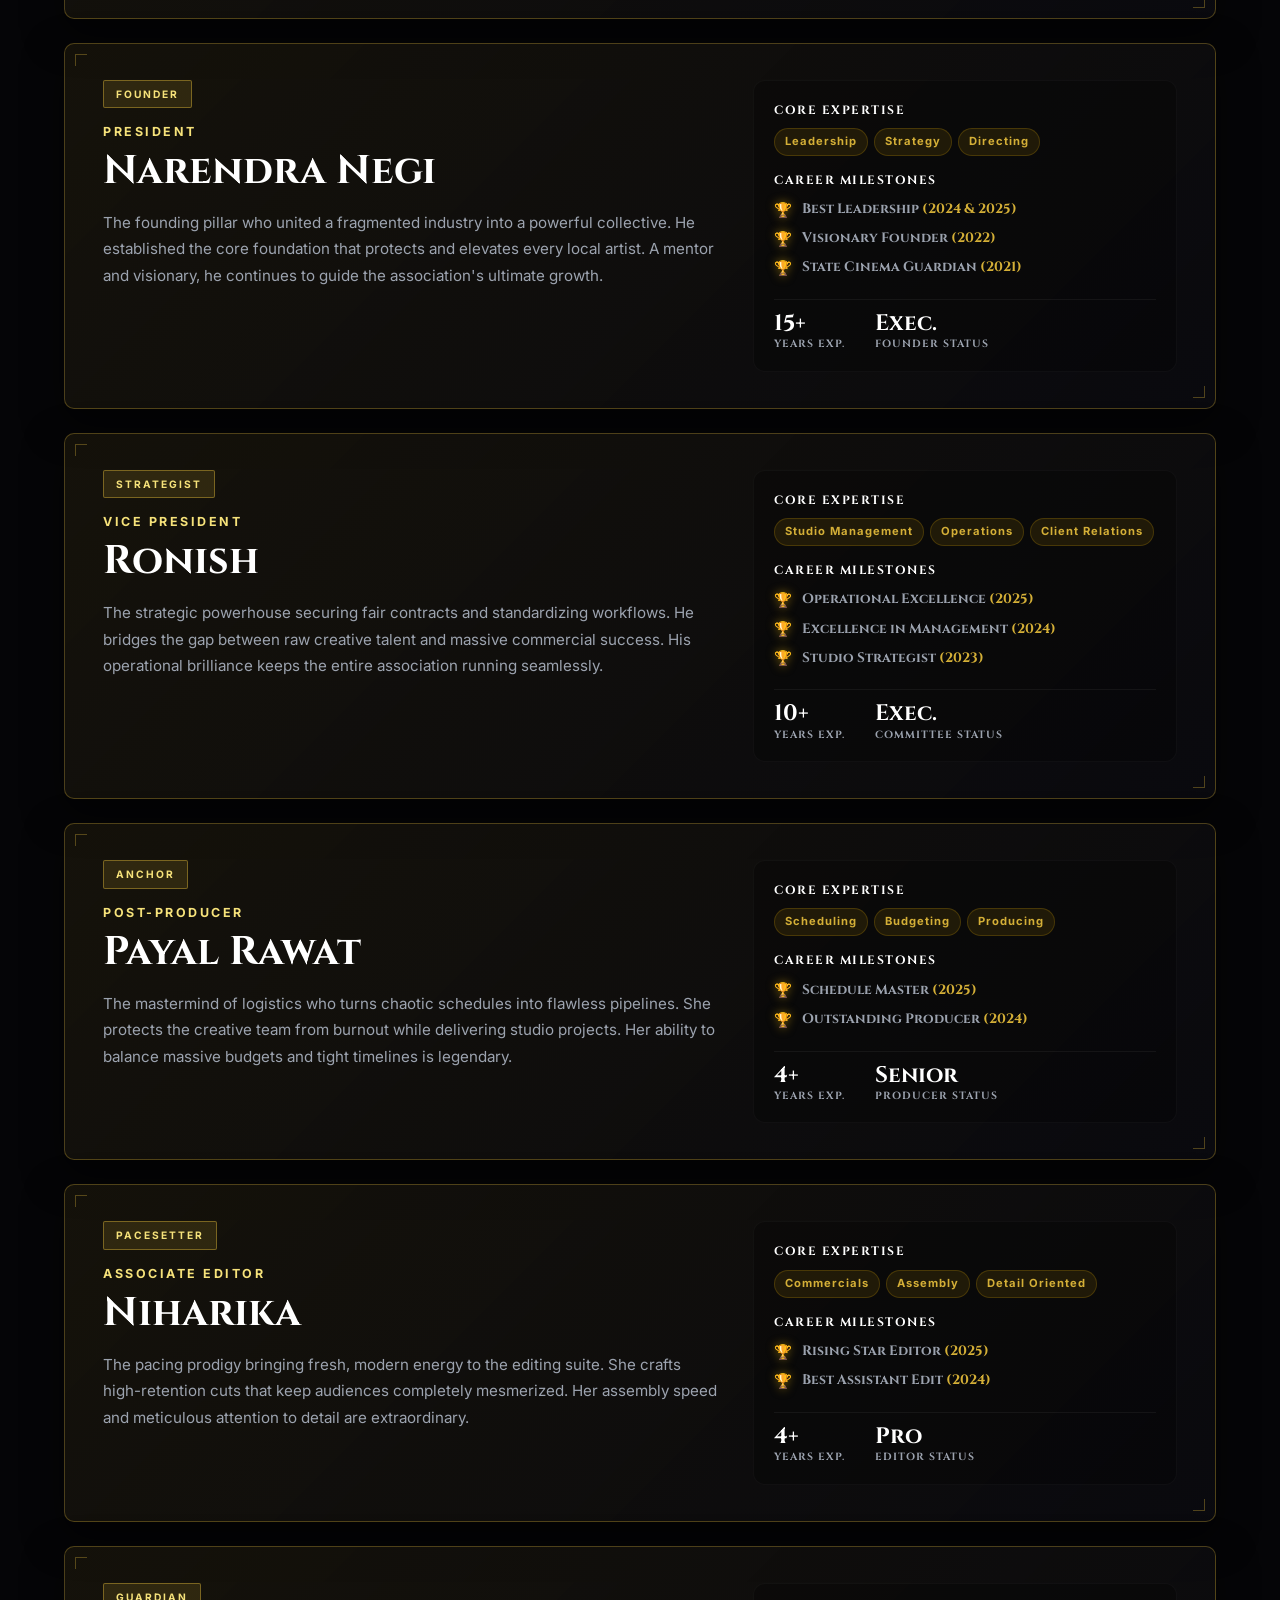
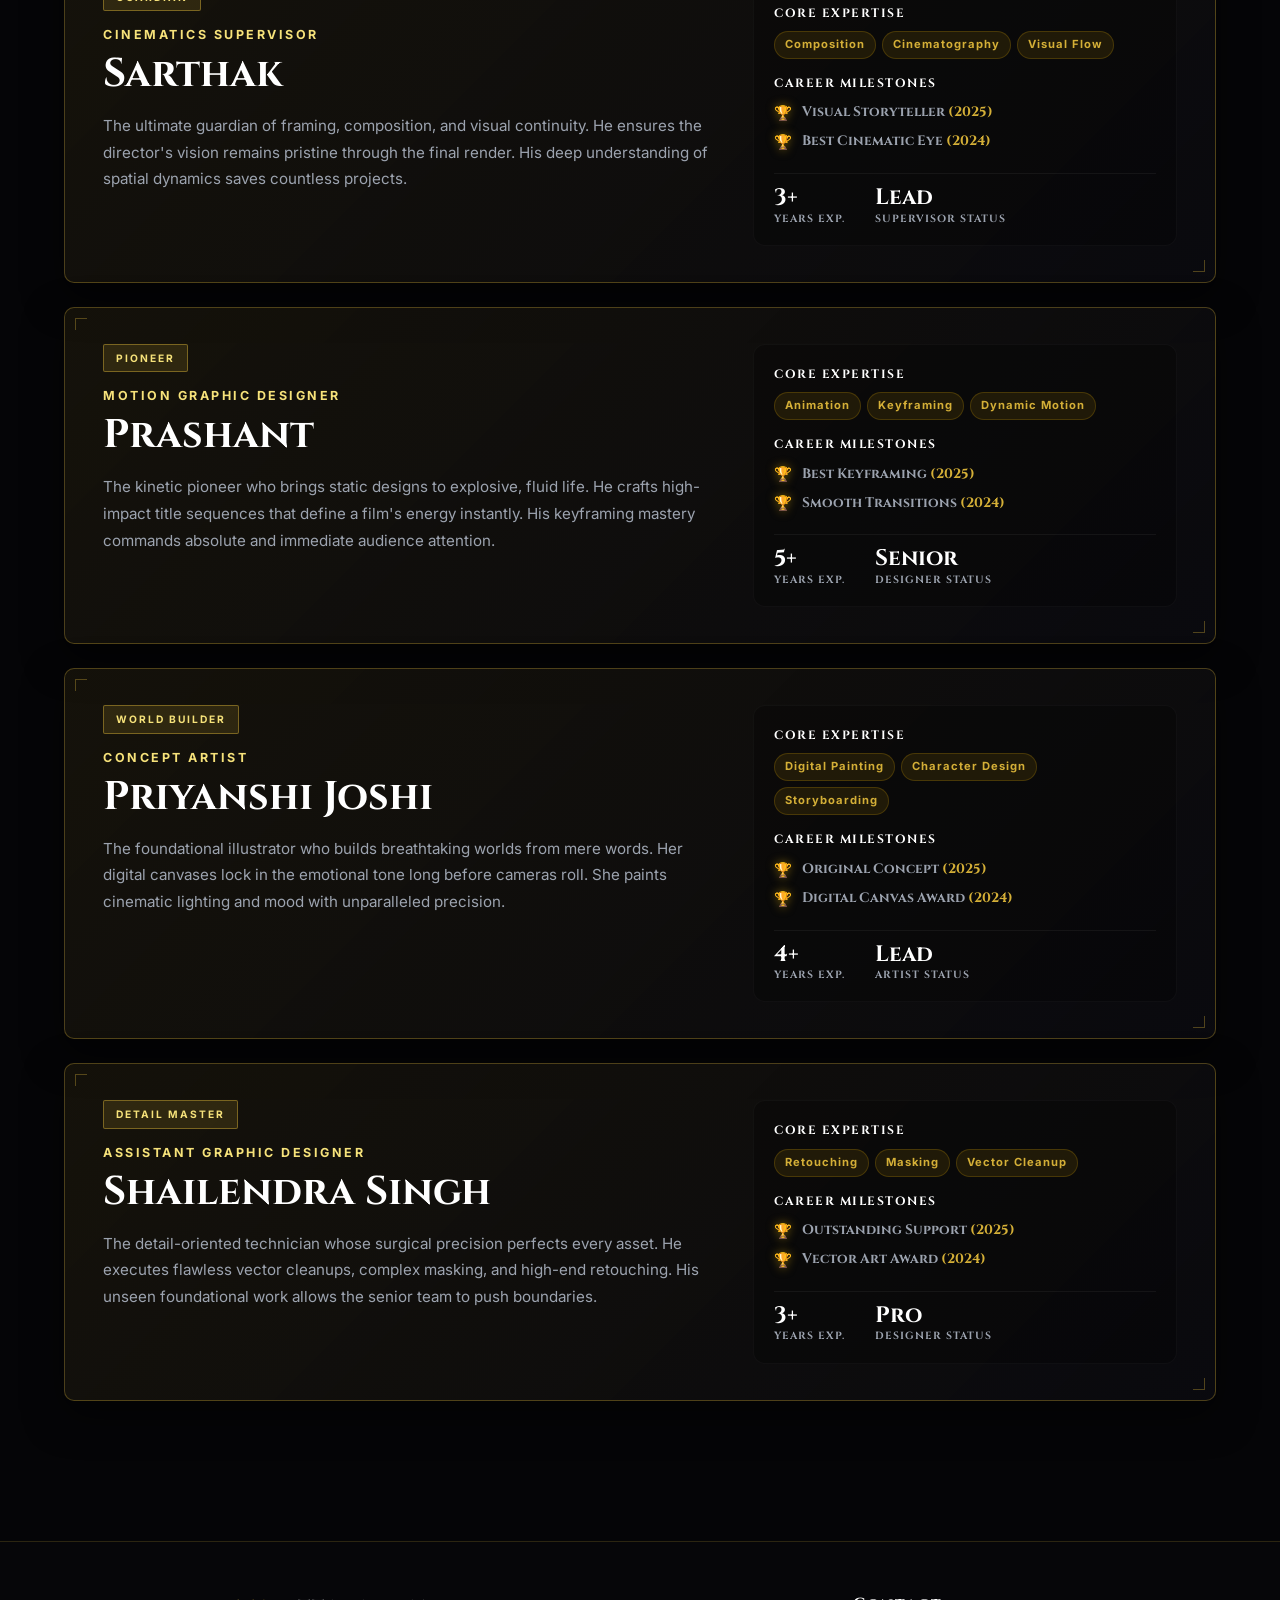
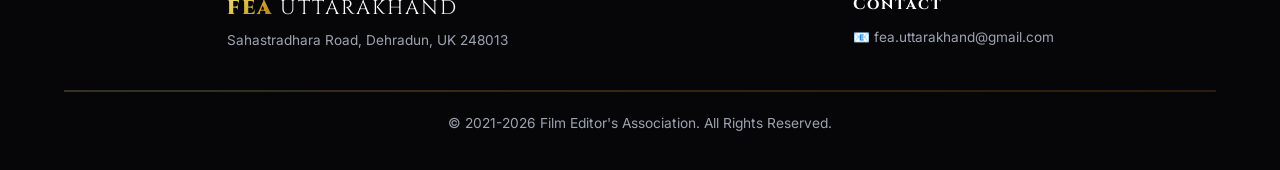
==== commit 1787a4fd: "Add files via upload" ====
--- a/index.html
+++ b/index.html
@@ -4,17 +4,17 @@
     <meta charset="UTF-8">
     <meta name="viewport" content="width=device-width, initial-scale=1.0">
     <title>FEA Uttarakhand | Official</title>
-    <link rel="icon" type="image/jpeg" href="1000021500-modified.png">
+    <link rel="icon" type="image/png" href="1000021500-modified.png">
     <meta property="og:title" content="FEA Uttarakhand | Official">
     <meta property="og:description" content="Film Editor's Association Uttarakhand — Official portal for post-production artists, titles, certifications, and member verification.">
-    <meta property="og:image" content="1000021500-modified.jpg">
+    <meta property="og:image" content="1000021500-modified.png">
     <meta property="og:type" content="website">
-    <link rel="stylesheet" href="style.css">
+    <link rel="stylesheet" href="style.css?v=7">
 </head>
 <body>
 <header>
     <a href="index.html" class="logo-link">
-        <img src="1000021500-modified.jpg" alt="FEA Logo" class="header-logo-img">
+        <img src="1000021500-modified.png" alt="FEA Logo" class="header-logo-img">
         <div class="logo">FEA <span>Uttarakhand</span></div>
     </a>
 
@@ -29,6 +29,7 @@
             <li><a href="index.html" class="active">Home</a></li>
             <li><a href="#" class="about-trigger" data-type="intro">About Us</a></li>
             <li><a href="index.html#masterminds">Masterminds</a></li>
+            <li><a href="notices.html">Notices</a></li>
             <li><a href="awards.html">Titles</a></li>
             <li><a href="voting.html">Voting 2026</a></li>
             <li><a href="certifications.html">Certifications</a></li>
@@ -53,7 +54,7 @@
         </div>
         <div class="stat-item">
             <span class="stat-number" data-target="34" data-suffix="">0</span>
-            <span class="stat-label">Award Categories</span>
+            <span class="stat-label">Voting Categories</span>
         </div>
         <div class="stat-item">
             <span class="stat-number" data-target="125" data-suffix="+">0</span>
@@ -62,53 +63,6 @@
         <div class="stat-item">
             <span class="stat-number" data-target="2021" data-suffix="">0</span>
             <span class="stat-label">Established</span>
-        </div>
-    </section>
-
-    <!-- OFFICIAL NOTICE BOARD -->
-    <section id="notices" class="notice-section">
-        <div class="section-header" style="padding-top: 20px; margin-bottom: 36px;">
-            <h2>Official Notice Board</h2>
-            <p style="color: var(--text-muted); margin-top: 6px;">Latest circulars, deadlines, and association announcements.</p>
-            <div class="divider"></div>
-        </div>
-
-        <div class="notice-grid">
-            <div class="notice-card">
-                <span class="corner-mark tl"></span>
-                <span class="corner-mark br"></span>
-                <div class="notice-meta">
-                    <span class="notice-badge live">Active</span>
-                    <span class="notice-date">NOV 2026</span>
-                </div>
-                <h3>FEA Titles 2026 — Live Voting Open</h3>
-                <p>Ballots are open across all 34 Editorial and Creative Directorate categories. Cast one vote per category.</p>
-                <a href="voting.html" class="notice-link">Enter Voting Portal ↗</a>
-            </div>
-
-            <div class="notice-card">
-                <span class="corner-mark tl"></span>
-                <span class="corner-mark br"></span>
-                <div class="notice-meta">
-                    <span class="notice-badge">Mandatory</span>
-                    <span class="notice-date">NOV 2026</span>
-                </div>
-                <h3>Official Member ID Verification Portal</h3>
-                <p>All Core Committee, Editorial, and Graphic Design members have been issued dedicated FEA IDs. Verify your status online.</p>
-                <a href="verify.html" class="notice-link">Verify Member ID ↗</a>
-            </div>
-
-            <div class="notice-card">
-                <span class="corner-mark tl"></span>
-                <span class="corner-mark br"></span>
-                <div class="notice-meta">
-                    <span class="notice-badge">Open</span>
-                    <span class="notice-date">2026-27</span>
-                </div>
-                <h3>New Membership & Directorate Intake</h3>
-                <p>Applications are open for Video Editing, Graphic Design, VFX, and Audio professionals across Uttarakhand.</p>
-                <a href="#" class="notice-link join-trigger">Apply for Membership ↗</a>
-            </div>
         </div>
     </section>
 
@@ -816,18 +770,75 @@
                 <div class="divider" style="margin-bottom: 20px;"></div>
             </div>
             <div class="modal-body">
-                <form id="join-form" action="https://formspree.io/f/mdeeelgj" method="POST" style="display: flex; flex-direction: column; gap: 15px; text-align: left;">
-                    <input type="text" name="name" placeholder="Full Name" required class="glass-input">
-                    <input type="email" name="email" placeholder="Email Address" required class="glass-input">
-                    <select name="role" required class="glass-input">
-                        <option value="" disabled selected>Select Membership Type / Directorate</option>
-                        <option value="member">General Member</option>
-                        <option value="video">Video Editing / Post-Production (requires exp.)</option>
-                        <option value="design">Graphic Design / Art (requires exp.)</option>
-                        <option value="vfx">VFX / Compositing / Tech (requires exp.)</option>
-                        <option value="audio">Audio / SFX (requires exp.)</option>
-                    </select>
+                <form id="join-form" action="https://formspree.io/f/mdeeelgj" method="POST" style="display: flex; flex-direction: column; gap: 14px; text-align: left;">
+                    <div class="join-form-row">
+                        <input type="text" name="name" placeholder="Full Name *" required class="glass-input">
+                        <input type="email" name="email" placeholder="Email Address *" required class="glass-input">
+                    </div>
+
+                    <div class="join-form-row">
+                        <select name="district" required class="glass-input">
+                            <option value="" disabled selected>Select District *</option>
+                            <option value="Almora">Almora</option>
+                            <option value="Bageshwar">Bageshwar</option>
+                            <option value="Chamoli">Chamoli</option>
+                            <option value="Champawat">Champawat</option>
+                            <option value="Dehradun">Dehradun</option>
+                            <option value="Haridwar">Haridwar</option>
+                            <option value="Nainital">Nainital</option>
+                            <option value="Pauri Garhwal">Pauri Garhwal</option>
+                            <option value="Pithoragarh">Pithoragarh</option>
+                            <option value="Rudraprayag">Rudraprayag</option>
+                            <option value="Tehri Garhwal">Tehri Garhwal</option>
+                            <option value="Udham Singh Nagar">Udham Singh Nagar</option>
+                            <option value="Uttarkashi">Uttarkashi</option>
+                            <option value="Other">Other</option>
+                        </select>
+
+                        <select name="experience" required class="glass-input">
+                            <option value="" disabled selected>Years of Experience *</option>
+                            <option value="Student / Fresher">Student / Fresher</option>
+                            <option value="1-2 Years">1–2 Years</option>
+                            <option value="3-5 Years">3–5 Years</option>
+                            <option value="5+ Years">5+ Years</option>
+                        </select>
+                    </div>
+
+                    <div>
+                        <select name="role" required class="glass-input">
+                            <option value="" disabled selected>Select Membership Type / Directorate *</option>
+                            <option value="General Member">General Member</option>
+                            <option value="Editorial Directorate (FEA-ED)">Editorial Directorate (FEA-ED)</option>
+                            <option value="Creative Directorate (FEA-GD)">Creative Directorate (FEA-GD)</option>
+                            <option value="VFX, Audio & Technical Specialist">VFX, Audio &amp; Technical Specialist</option>
+                            <option value="Studio / Production House Affiliate">Studio / Production House Affiliate</option>
+                        </select>
+                        <p class="join-exp-note">* Note: All categories except General Member require up to 3 years of experience.</p>
+                    </div>
+
+                    <div>
+                        <label class="join-field-label">Primary Software / Tools</label>
+                        <div class="join-tools-grid">
+                            <label class="join-tool-chip"><input type="checkbox" name="tools[]" value="Premiere Pro"><span>Premiere Pro</span></label>
+                            <label class="join-tool-chip"><input type="checkbox" name="tools[]" value="DaVinci Resolve"><span>DaVinci Resolve</span></label>
+                            <label class="join-tool-chip"><input type="checkbox" name="tools[]" value="After Effects"><span>After Effects</span></label>
+                            <label class="join-tool-chip"><input type="checkbox" name="tools[]" value="Nuke"><span>Nuke</span></label>
+                            <label class="join-tool-chip"><input type="checkbox" name="tools[]" value="Photoshop"><span>Photoshop</span></label>
+                            <label class="join-tool-chip"><input type="checkbox" name="tools[]" value="Illustrator"><span>Illustrator</span></label>
+                            <label class="join-tool-chip"><input type="checkbox" name="tools[]" value="Blender"><span>Blender</span></label>
+                            <label class="join-tool-chip"><input type="checkbox" name="tools[]" value="Other"><span>Other</span></label>
+                        </div>
+                    </div>
+
                     <input type="url" name="portfolio" placeholder="Portfolio / Reel Link (Optional)" class="glass-input">
+
+                    <textarea name="bio" rows="2" required class="glass-input" placeholder="Short Bio / Reason for Joining — What do you specialize in or how would you like to contribute? *" style="resize: vertical;"></textarea>
+
+                    <label class="join-declaration">
+                        <input type="checkbox" name="declaration" value="Agreed" required>
+                        <span>I confirm my details are accurate and agree to abide by the FEA Uttarakhand Code of Conduct.</span>
+                    </label>
+
                     <button type="submit" class="glass-btn">Submit Application</button>
                 </form>
             </div>
--- a/style.css
+++ b/style.css
@@ -6,7 +6,7 @@
     --obsidian-elevated: #0c0c12;
     --card-bg: rgba(255, 255, 255, 0.025);
     --card-border: rgba(255, 255, 255, 0.09);
-    --glass-border: rgba(212, 175, 55, 0.22);
+    --glass-border: rgba(var(--theme-rgb), 0.22);
     --text-main: #f8f9fa;
     --text-muted: #9ca3af;
     --accent-gold: #d4af37;
@@ -14,7 +14,8 @@
     --gold-mid: #d4af37;
     --gold-deep: #997415;
     --gold-gradient: linear-gradient(135deg, #f6e27a 0%, #d4af37 50%, #aa7c11 100%);
-    --accent-glow: rgba(212, 175, 55, 0.16);
+    --accent-glow: rgba(var(--theme-rgb), 0.16);
+    --theme-rgb: 212, 175, 55;
 }
 
 * { margin: 0; padding: 0; box-sizing: border-box; }
@@ -22,8 +23,8 @@
 body {
     background-color: var(--bg-color);
     background-image:
-        radial-gradient(circle at 15% 20%, rgba(212, 175, 55, 0.07), transparent 38%),
-        radial-gradient(circle at 85% 75%, rgba(212, 175, 55, 0.05), transparent 40%),
+        radial-gradient(circle at 15% 20%, rgba(var(--theme-rgb), 0.07), transparent 38%),
+        radial-gradient(circle at 85% 75%, rgba(var(--theme-rgb), 0.05), transparent 40%),
         radial-gradient(circle at 50% 0%, #14141c 0%, var(--bg-color) 70%);
     background-attachment: fixed;
     color: var(--text-main);
@@ -47,7 +48,7 @@
 
 ::-webkit-scrollbar { width: 8px; }
 ::-webkit-scrollbar-track { background: var(--bg-color); }
-::-webkit-scrollbar-thumb { background: rgba(212, 175, 55, 0.35); border-radius: 4px; }
+::-webkit-scrollbar-thumb { background: rgba(var(--theme-rgb), 0.35); border-radius: 4px; }
 ::-webkit-scrollbar-thumb:hover { background: var(--gold-mid); }
 
 /* =========================================================
@@ -65,7 +66,7 @@
     background: rgba(7, 7, 11, 0.86);
     backdrop-filter: blur(18px);
     -webkit-backdrop-filter: blur(18px);
-    border-bottom: 1px solid rgba(212, 175, 55, 0.18);
+    border-bottom: 1px solid rgba(var(--theme-rgb), 0.18);
     box-shadow: 0 10px 35px rgba(0, 0, 0, 0.55);
 }
 
@@ -81,8 +82,8 @@
     width: 44px;
     border-radius: 50%;
     object-fit: contain;
-    border: 1px solid rgba(212, 175, 55, 0.45);
-    box-shadow: 0 0 18px rgba(212, 175, 55, 0.18);
+    border: 1px solid rgba(var(--theme-rgb), 0.45);
+    box-shadow: 0 0 18px rgba(var(--theme-rgb), 0.18);
 }
 
 .logo {
@@ -151,13 +152,13 @@
     border: 1px solid var(--gold-light) !important;
     font-weight: 800 !important;
     letter-spacing: 2px !important;
-    box-shadow: 0 0 20px rgba(212, 175, 55, 0.25) !important;
+    box-shadow: 0 0 20px rgba(var(--theme-rgb), 0.25) !important;
     transition: transform 0.3s ease, box-shadow 0.3s ease;
 }
 
 .nav-links a.join-trigger:hover {
     transform: translateY(-2px);
-    box-shadow: 0 0 28px rgba(212, 175, 55, 0.5) !important;
+    box-shadow: 0 0 28px rgba(var(--theme-rgb), 0.5) !important;
 }
 
 /* Mobile Menu Toggle */
@@ -225,7 +226,7 @@
     text-align: center;
     padding: 120px 20px 60px;
     position: relative;
-    border-bottom: 1px solid rgba(212, 175, 55, 0.16);
+    border-bottom: 1px solid rgba(var(--theme-rgb), 0.16);
 }
 
 .hero-bg {
@@ -265,8 +266,8 @@
     gap: 14px;
     padding: 12px 32px;
     background: linear-gradient(180deg, rgba(255, 255, 255, 0.03), rgba(255, 255, 255, 0.01));
-    border-top: 1px solid rgba(212, 175, 55, 0.4);
-    border-bottom: 1px solid rgba(212, 175, 55, 0.18);
+    border-top: 1px solid rgba(var(--theme-rgb), 0.4);
+    border-bottom: 1px solid rgba(var(--theme-rgb), 0.18);
     color: var(--gold-light);
     font-size: 0.75rem;
     font-weight: 700;
@@ -294,8 +295,8 @@
     align-items: center;
     gap: 40px;
     background: linear-gradient(180deg, rgba(255, 255, 255, 0.03), rgba(255, 255, 255, 0.01));
-    border-top: 1px solid rgba(212, 175, 55, 0.35);
-    border-bottom: 1px solid rgba(212, 175, 55, 0.15);
+    border-top: 1px solid rgba(var(--theme-rgb), 0.35);
+    border-bottom: 1px solid rgba(var(--theme-rgb), 0.15);
     padding: 16px 48px;
     position: relative;
 }
@@ -387,8 +388,8 @@
 
 .vote-search:focus {
     border-color: var(--gold-mid);
-    background: rgba(212, 175, 55, 0.04);
-    box-shadow: 0 0 30px rgba(212, 175, 55, 0.1);
+    background: rgba(var(--theme-rgb), 0.04);
+    box-shadow: 0 0 30px rgba(var(--theme-rgb), 0.1);
 }
 
 /* =========================================================
@@ -398,7 +399,7 @@
     position: absolute;
     width: 12px;
     height: 12px;
-    border-color: rgba(212, 175, 55, 0.35);
+    border-color: rgba(var(--theme-rgb), 0.35);
     border-style: solid;
     z-index: 3;
     transition: border-color 0.35s ease;
@@ -443,9 +444,9 @@
 .member-award-card:hover,
 .cert-card:hover {
     transform: translateY(-6px);
-    border-color: rgba(212, 175, 55, 0.55);
-    background: linear-gradient(135deg, rgba(212, 175, 55, 0.06), rgba(12, 12, 18, 0.96));
-    box-shadow: 0 22px 48px rgba(0, 0, 0, 0.72), 0 0 28px rgba(212, 175, 55, 0.12);
+    border-color: rgba(var(--theme-rgb), 0.55);
+    background: linear-gradient(135deg, rgba(var(--theme-rgb), 0.06), rgba(12, 12, 18, 0.96));
+    box-shadow: 0 22px 48px rgba(0, 0, 0, 0.72), 0 0 28px rgba(var(--theme-rgb), 0.12);
 }
 
 .about-box:hover .corner-mark,
@@ -526,7 +527,7 @@
     overflow: hidden;
     position: relative;
     height: 270px;
-    border: 1px solid rgba(212, 175, 55, 0.32);
+    border: 1px solid rgba(var(--theme-rgb), 0.32);
     box-shadow: 0 22px 55px rgba(0, 0, 0, 0.65);
 }
 
@@ -537,8 +538,8 @@
     grid-template-columns: 1.45fr 1fr;
     gap: 36px;
     padding: 36px 38px;
-    background: linear-gradient(135deg, rgba(212, 175, 55, 0.08), rgba(10, 10, 15, 0.96));
-    border: 1px solid rgba(212, 175, 55, 0.32);
+    background: linear-gradient(135deg, rgba(var(--theme-rgb), 0.08), rgba(10, 10, 15, 0.96));
+    border: 1px solid rgba(var(--theme-rgb), 0.32);
 }
 
 .spotlight-card h3 {
@@ -551,8 +552,8 @@
 
 .mm-tag {
     display: inline-block;
-    background: rgba(212, 175, 55, 0.14);
-    border: 1px solid rgba(212, 175, 55, 0.45);
+    background: rgba(var(--theme-rgb), 0.14);
+    border: 1px solid rgba(var(--theme-rgb), 0.45);
     color: var(--gold-light);
     font-size: 0.64rem;
     font-weight: 700;
@@ -611,12 +612,12 @@
 }
 
 .tag {
-    background: rgba(212, 175, 55, 0.05);
+    background: rgba(var(--theme-rgb), 0.05);
     color: rgba(255, 255, 255, 0.85);
     font-size: 0.8rem;
     padding: 8px 12px;
     border-radius: 4px;
-    border: 1px solid rgba(212, 175, 55, 0.16);
+    border: 1px solid rgba(var(--theme-rgb), 0.16);
     letter-spacing: 0.3px;
 }
 
@@ -628,11 +629,11 @@
     display: flex;
     flex-direction: column;
     gap: 10px;
-    border-top: 2px solid rgba(212, 175, 55, 0.45);
+    border-top: 2px solid rgba(var(--theme-rgb), 0.45);
 }
 
 .cert-card.elite {
-    background: linear-gradient(135deg, rgba(212, 175, 55, 0.1), rgba(10, 10, 15, 0.96));
+    background: linear-gradient(135deg, rgba(var(--theme-rgb), 0.1), rgba(10, 10, 15, 0.96));
     border-top: 2px solid var(--gold-light);
 }
 
@@ -651,8 +652,8 @@
 .cert-meta {
     display: inline-block;
     align-self: flex-start;
-    background: rgba(212, 175, 55, 0.1);
-    border: 1px solid rgba(212, 175, 55, 0.3);
+    background: rgba(var(--theme-rgb), 0.1);
+    border: 1px solid rgba(var(--theme-rgb), 0.3);
     color: var(--gold-light);
     font-size: 0.66rem;
     font-weight: 600;
@@ -714,14 +715,14 @@
     inset: 0;
     background:
         linear-gradient(180deg, rgba(7, 7, 11, 0.55) 0%, rgba(7, 7, 11, 0.78) 55%, rgba(7, 7, 11, 0.96) 100%),
-        radial-gradient(circle at top right, rgba(212, 175, 55, 0.14), transparent 55%);
+        radial-gradient(circle at top right, rgba(var(--theme-rgb), 0.14), transparent 55%);
     z-index: 1;
 }
 
 .category-banner-card:hover {
     transform: translateY(-8px);
-    border-color: rgba(212, 175, 55, 0.6);
-    box-shadow: 0 24px 55px rgba(0, 0, 0, 0.75), 0 0 30px rgba(212, 175, 55, 0.12);
+    border-color: rgba(var(--theme-rgb), 0.6);
+    box-shadow: 0 24px 55px rgba(0, 0, 0, 0.75), 0 0 30px rgba(var(--theme-rgb), 0.12);
 }
 
 .category-banner-card:hover .banner-bg-img {
@@ -758,7 +759,7 @@
 }
 
 .banner-voted-pill {
-    background: rgba(212, 175, 55, 0.16);
+    background: rgba(var(--theme-rgb), 0.16);
     border: 1px solid var(--gold-mid);
     color: var(--gold-light);
     font-size: 0.62rem;
@@ -870,7 +871,7 @@
 .back-btn:hover {
     border-color: var(--gold-mid);
     color: var(--gold-light);
-    background: rgba(212, 175, 55, 0.06);
+    background: rgba(var(--theme-rgb), 0.06);
 }
 
 .active-category-hero {
@@ -879,7 +880,7 @@
     border-radius: 14px;
     padding: 46px 44px;
     margin-bottom: 36px;
-    border: 1px solid rgba(212, 175, 55, 0.35);
+    border: 1px solid rgba(var(--theme-rgb), 0.35);
     background-color: #09090e;
     background-size: cover;
     background-position: center;
@@ -924,7 +925,7 @@
     align-items: center;
     gap: 10px;
     background: rgba(7, 7, 11, 0.75);
-    border: 1px solid rgba(212, 175, 55, 0.45);
+    border: 1px solid rgba(var(--theme-rgb), 0.45);
     color: var(--gold-light);
     padding: 12px 24px;
     border-radius: 4px;
@@ -965,19 +966,19 @@
 }
 
 .nominee-card:hover {
-    border-color: rgba(212, 175, 55, 0.45);
-    background: linear-gradient(135deg, rgba(212, 175, 55, 0.05), rgba(12, 12, 18, 0.95));
+    border-color: rgba(var(--theme-rgb), 0.45);
+    background: linear-gradient(135deg, rgba(var(--theme-rgb), 0.05), rgba(12, 12, 18, 0.95));
 }
 
 .nominee-card.leader-card {
-    border-color: rgba(212, 175, 55, 0.55);
-    background: linear-gradient(135deg, rgba(212, 175, 55, 0.1), rgba(10, 10, 15, 0.95));
-    box-shadow: 0 10px 35px rgba(212, 175, 55, 0.08);
+    border-color: rgba(var(--theme-rgb), 0.55);
+    background: linear-gradient(135deg, rgba(var(--theme-rgb), 0.1), rgba(10, 10, 15, 0.95));
+    box-shadow: 0 10px 35px rgba(var(--theme-rgb), 0.08);
 }
 
 .nominee-card.voted-card {
     border-color: var(--gold-light);
-    box-shadow: 0 0 28px rgba(212, 175, 55, 0.18);
+    box-shadow: 0 0 28px rgba(var(--theme-rgb), 0.18);
 }
 
 .rank-badge {
@@ -1003,7 +1004,7 @@
     height: 52px;
     border-radius: 50%;
     background: #0e0e14;
-    border: 1px solid rgba(212, 175, 55, 0.45);
+    border: 1px solid rgba(var(--theme-rgb), 0.45);
     display: flex;
     align-items: center;
     justify-content: center;
@@ -1068,7 +1069,7 @@
     height: 100%;
     background: var(--gold-gradient);
     border-radius: 3px;
-    box-shadow: 0 0 14px rgba(212, 175, 55, 0.45);
+    box-shadow: 0 0 14px rgba(var(--theme-rgb), 0.45);
     transition: width 0.65s cubic-bezier(0.22, 1, 0.36, 1);
 }
 
@@ -1090,12 +1091,12 @@
 
 .btn-vote:hover:not(:disabled),
 .glass-btn:hover {
-    box-shadow: 0 0 28px rgba(212, 175, 55, 0.45);
+    box-shadow: 0 0 28px rgba(var(--theme-rgb), 0.45);
     transform: translateY(-2px);
 }
 
 .btn-vote.voted {
-    background: rgba(212, 175, 55, 0.14);
+    background: rgba(var(--theme-rgb), 0.14);
     border-color: var(--gold-light);
     color: var(--gold-light);
     cursor: default;
@@ -1136,7 +1137,7 @@
     padding: 44px;
     position: relative;
     background: linear-gradient(145deg, rgba(16, 16, 22, 0.98), rgba(7, 7, 11, 0.98));
-    border: 1px solid rgba(212, 175, 55, 0.35);
+    border: 1px solid rgba(var(--theme-rgb), 0.35);
     border-radius: 12px;
     box-shadow: 0 28px 70px rgba(0, 0, 0, 0.85);
     transform: scale(0.96) translateY(18px);
@@ -1175,8 +1176,8 @@
 
 .glass-input:focus {
     border-color: var(--gold-mid);
-    background: rgba(212, 175, 55, 0.05);
-    box-shadow: 0 0 24px rgba(212, 175, 55, 0.12);
+    background: rgba(var(--theme-rgb), 0.05);
+    box-shadow: 0 0 24px rgba(var(--theme-rgb), 0.12);
 }
 
 .glass-input::placeholder { color: rgba(255, 255, 255, 0.35); }
@@ -1207,7 +1208,7 @@
 footer {
     text-align: center;
     padding: 50px 5% 36px;
-    border-top: 1px solid rgba(212, 175, 55, 0.18);
+    border-top: 1px solid rgba(var(--theme-rgb), 0.18);
     background: rgba(7, 7, 11, 0.8);
     margin-top: 60px;
 }
@@ -1233,7 +1234,7 @@
         left: 0;
         width: 100%;
         background: rgba(7, 7, 11, 0.98);
-        border-bottom: 1px solid rgba(212, 175, 55, 0.25);
+        border-bottom: 1px solid rgba(var(--theme-rgb), 0.25);
         padding: 24px 5%;
         display: none;
     }
@@ -1266,7 +1267,7 @@
     grid-template-columns: repeat(auto-fit, minmax(200px, 1fr));
     gap: 24px;
     background: linear-gradient(135deg, rgba(16, 16, 22, 0.96), rgba(7, 7, 11, 0.98));
-    border: 1px solid rgba(212, 175, 55, 0.35);
+    border: 1px solid rgba(var(--theme-rgb), 0.35);
     border-radius: 10px;
     box-shadow: 0 20px 50px rgba(0, 0, 0, 0.7);
     position: relative;
@@ -1314,7 +1315,7 @@
 .notice-card {
     position: relative;
     background: linear-gradient(135deg, rgba(255, 255, 255, 0.03), rgba(10, 10, 15, 0.94));
-    border: 1px solid rgba(212, 175, 55, 0.22);
+    border: 1px solid rgba(var(--theme-rgb), 0.22);
     border-radius: 10px;
     padding: 26px;
     display: flex;
@@ -1325,7 +1326,7 @@
 
 .notice-card:hover {
     transform: translateY(-5px);
-    border-color: rgba(212, 175, 55, 0.6);
+    border-color: rgba(var(--theme-rgb), 0.6);
 }
 
 .notice-meta {
@@ -1341,8 +1342,8 @@
     letter-spacing: 2px;
     padding: 4px 10px;
     border-radius: 2px;
-    background: rgba(212, 175, 55, 0.14);
-    border: 1px solid rgba(212, 175, 55, 0.45);
+    background: rgba(var(--theme-rgb), 0.14);
+    border: 1px solid rgba(var(--theme-rgb), 0.45);
     color: var(--gold-light);
 }
 
@@ -1391,8 +1392,8 @@
     font-weight: 700;
     letter-spacing: 1.8px;
     color: var(--gold-light);
-    background: rgba(212, 175, 55, 0.1);
-    border: 1px solid rgba(212, 175, 55, 0.35);
+    background: rgba(var(--theme-rgb), 0.1);
+    border: 1px solid rgba(var(--theme-rgb), 0.35);
     padding: 3px 8px;
     border-radius: 3px;
 }
@@ -1407,7 +1408,7 @@
 .verify-box {
     position: relative;
     background: linear-gradient(135deg, rgba(255, 255, 255, 0.03), rgba(10, 10, 15, 0.96));
-    border: 1px solid rgba(212, 175, 55, 0.32);
+    border: 1px solid rgba(var(--theme-rgb), 0.32);
     border-radius: 12px;
     padding: 36px;
     box-shadow: 0 22px 55px rgba(0, 0, 0, 0.65);
@@ -1435,7 +1436,7 @@
 
 .verify-hints code {
     color: var(--gold-light);
-    background: rgba(212, 175, 55, 0.1);
+    background: rgba(var(--theme-rgb), 0.1);
     padding: 2px 6px;
     border-radius: 3px;
 }
@@ -1497,7 +1498,7 @@
     padding: 36px 20px;
     max-width: 600px;
     margin: 0 auto 40px;
-    border: 1px dashed rgba(212, 175, 55, 0.25);
+    border: 1px dashed rgba(var(--theme-rgb), 0.25);
     border-radius: 10px;
     background: rgba(255, 255, 255, 0.02);
 }
@@ -1517,8 +1518,8 @@
 }
 
 .share-ballot-btn {
-    background: rgba(212, 175, 55, 0.1);
-    border: 1px solid rgba(212, 175, 55, 0.45);
+    background: rgba(var(--theme-rgb), 0.1);
+    border: 1px solid rgba(var(--theme-rgb), 0.45);
     color: var(--gold-light);
     padding: 10px 20px;
     border-radius: 4px;
@@ -1569,4 +1570,459 @@
     background: var(--gold-gradient);
     color: #050507;
     transform: translateY(-3px);
-}+}
+
+/* =========================================================
+   NOTICE BOARD ADMIN & ISSUER STYLES
+   ========================================================= */
+.admin-action-bar {
+    display: flex;
+    flex-wrap: wrap;
+    justify-content: center;
+    align-items: center;
+    gap: 14px;
+}
+
+.admin-btn-group {
+    display: flex;
+    flex-wrap: wrap;
+    justify-content: center;
+    gap: 12px;
+}
+
+.admin-session-pill {
+    display: inline-flex;
+    align-items: center;
+    gap: 10px;
+    padding: 9px 18px;
+    border-radius: 4px;
+    background: rgba(34, 197, 94, 0.1);
+    border: 1px solid rgba(34, 197, 94, 0.4);
+    color: #4ade80;
+    font-size: 0.74rem;
+    font-weight: 700;
+    letter-spacing: 1.5px;
+    text-transform: uppercase;
+}
+
+.admin-field-label {
+    display: block;
+    font-size: 0.7rem;
+    text-transform: uppercase;
+    letter-spacing: 1.8px;
+    color: var(--gold-light);
+    margin-bottom: 6px;
+    font-weight: 600;
+}
+
+.admin-error-msg {
+    color: #f87171;
+    font-size: 0.82rem;
+    background: rgba(239, 68, 68, 0.1);
+    border: 1px solid rgba(239, 68, 68, 0.35);
+    padding: 10px 14px;
+    border-radius: 4px;
+}
+
+.notice-issuer-box {
+    margin-top: 8px;
+    padding-top: 14px;
+    border-top: 1px solid rgba(255, 255, 255, 0.08);
+    display: flex;
+    flex-direction: column;
+    gap: 6px;
+}
+
+.notice-wing-tag {
+    align-self: flex-start;
+    font-size: 0.62rem;
+    font-weight: 700;
+    text-transform: uppercase;
+    letter-spacing: 1.8px;
+    color: var(--gold-light);
+    background: rgba(var(--theme-rgb), 0.1);
+    border: 1px solid rgba(var(--theme-rgb), 0.3);
+    padding: 3px 9px;
+    border-radius: 2px;
+}
+
+.notice-issuer-name {
+    font-size: 0.8rem;
+    color: var(--text-muted);
+}
+
+.notice-issuer-name strong {
+    color: #fff;
+}
+
+.notice-issuer-role {
+    color: var(--gold-light);
+    font-size: 0.76rem;
+    margin-left: 4px;
+}
+
+.notice-card-actions {
+    display: flex;
+    justify-content: space-between;
+    align-items: center;
+    margin-top: 6px;
+}
+
+.notice-delete-btn {
+    background: rgba(239, 68, 68, 0.12);
+    border: 1px solid rgba(239, 68, 68, 0.45);
+    color: #f87171;
+    padding: 4px 10px;
+    border-radius: 3px;
+    font-size: 0.68rem;
+    font-weight: 700;
+    text-transform: uppercase;
+    letter-spacing: 1.5px;
+    cursor: pointer;
+    transition: all 0.25s ease;
+}
+
+.notice-delete-btn:hover {
+    background: #ef4444;
+    color: #fff;
+}
+
+.notice-admin-btns {
+    display: flex;
+    align-items: center;
+    gap: 8px;
+}
+
+.notice-edit-btn {
+    background: rgba(var(--theme-rgb), 0.12);
+    border: 1px solid rgba(var(--theme-rgb), 0.45);
+    color: var(--gold-light);
+    padding: 4px 10px;
+    border-radius: 3px;
+    font-size: 0.68rem;
+    font-weight: 700;
+    text-transform: uppercase;
+    letter-spacing: 1.5px;
+    cursor: pointer;
+    transition: all 0.25s ease;
+}
+
+.notice-edit-btn:hover {
+    background: var(--gold-gradient);
+    color: #050507;
+}
+
+
+/* =========================================================
+   COMPACT HEADLINE NOTICE CARDS & FULL NOTICE READER MODAL
+   ========================================================= */
+.notice-card.headline-card {
+    cursor: pointer;
+    gap: 14px;
+    padding: 22px 24px;
+}
+
+.notice-card.headline-card h3 {
+    font-size: 1.12rem;
+    line-height: 1.4;
+    margin: 2px 0;
+    transition: color 0.25s ease;
+}
+
+.notice-card.headline-card:hover h3 {
+    color: var(--gold-light);
+}
+
+.notice-read-cta {
+    font-size: 0.7rem;
+    font-weight: 700;
+    text-transform: uppercase;
+    letter-spacing: 2px;
+    color: var(--gold-light);
+    opacity: 0.85;
+    transition: opacity 0.25s ease, transform 0.25s ease;
+}
+
+.notice-card.headline-card:hover .notice-read-cta {
+    opacity: 1;
+    transform: translateX(3px);
+}
+
+.notice-modal-meta {
+    display: flex;
+    justify-content: space-between;
+    align-items: center;
+    margin-bottom: 14px;
+    padding-right: 28px;
+}
+
+.notice-modal-body-text {
+    font-size: 0.98rem;
+    color: rgba(255, 255, 255, 0.86);
+    line-height: 1.8;
+    margin: 20px 0 24px;
+    white-space: pre-line;
+}
+
+.notice-modal-footer {
+    display: flex;
+    flex-wrap: wrap;
+    justify-content: space-between;
+    align-items: center;
+    gap: 14px;
+    margin-top: 22px;
+    padding-top: 18px;
+    border-top: 1px solid rgba(255, 255, 255, 0.08);
+}
+
+
+/* =========================================================
+   PAGE-SPECIFIC DISTINCT UI THEMES
+   ========================================================= */
+
+/* 1. NOTICES PAGE — MIDNIGHT SAPPHIRE & ICE CYAN */
+body.theme-notices {
+    --bg-color: #040812;
+    --obsidian: #060b18;
+    --obsidian-elevated: #0b1326;
+    --accent-gold: #38bdf8;
+    --gold-light: #bae6fd;
+    --gold-mid: #38bdf8;
+    --gold-deep: #0284c7;
+    --gold-gradient: linear-gradient(135deg, #bae6fd 0%, #38bdf8 50%, #0284c7 100%);
+    --theme-rgb: 56, 189, 248;
+    --accent-glow: rgba(56, 189, 248, 0.18);
+    background-image:
+        radial-gradient(circle at 12% 18%, rgba(56, 189, 248, 0.12), transparent 40%),
+        radial-gradient(circle at 88% 78%, rgba(14, 165, 233, 0.08), transparent 42%),
+        radial-gradient(circle at 50% 0%, #0c1930 0%, #040812 72%);
+}
+
+/* 2. VERIFY ID PAGE — OBSIDIAN EMERALD & JADE MINT */
+body.theme-verify {
+    --bg-color: #030b08;
+    --obsidian: #05110d;
+    --obsidian-elevated: #091d16;
+    --accent-gold: #10b981;
+    --gold-light: #a7f3d0;
+    --gold-mid: #10b981;
+    --gold-deep: #047857;
+    --gold-gradient: linear-gradient(135deg, #a7f3d0 0%, #34d399 50%, #059669 100%);
+    --theme-rgb: 16, 185, 129;
+    --accent-glow: rgba(16, 185, 129, 0.18);
+    background-image:
+        radial-gradient(circle at 16% 20%, rgba(16, 185, 129, 0.12), transparent 40%),
+        radial-gradient(circle at 84% 76%, rgba(52, 211, 153, 0.08), transparent 42%),
+        radial-gradient(circle at 50% 0%, #08231a 0%, #030b08 72%);
+}
+
+/* 3. VOTING 2026 PAGE — ROYAL AMETHYST & NEON VIOLET */
+body.theme-voting {
+    --bg-color: #080410;
+    --obsidian: #0e071a;
+    --obsidian-elevated: #170d29;
+    --accent-gold: #c084fc;
+    --gold-light: #f0abfc;
+    --gold-mid: #a855f7;
+    --gold-deep: #7e22ce;
+    --gold-gradient: linear-gradient(135deg, #f5d0fe 0%, #c084fc 50%, #9333ea 100%);
+    --theme-rgb: 168, 85, 247;
+    --accent-glow: rgba(168, 85, 247, 0.2);
+    background-image:
+        radial-gradient(circle at 14% 20%, rgba(168, 85, 247, 0.14), transparent 40%),
+        radial-gradient(circle at 86% 75%, rgba(232, 121, 249, 0.09), transparent 42%),
+        radial-gradient(circle at 50% 0%, #1d0e33 0%, #080410 72%);
+}
+
+/* Rich Full Notice Reader Formatting */
+.notice-modal-body-text {
+    font-size: 0.95rem;
+    color: rgba(255, 255, 255, 0.88);
+    line-height: 1.85;
+    margin: 20px 0 24px;
+    white-space: pre-line;
+    background: rgba(255, 255, 255, 0.02);
+    border: 1px solid rgba(var(--theme-rgb), 0.16);
+    border-radius: 8px;
+    padding: 20px 22px;
+}
+
+
+/* =========================================================
+   JOIN FEA — DISTINCT CRIMSON RUBY & ROSE CORAL THEME
+   ========================================================= */
+.nav-links a.join-trigger {
+    background: linear-gradient(135deg, #fb7185 0%, #e11d48 55%, #9f1239 100%) !important;
+    color: #fff !important;
+    border: 1px solid #fda4af !important;
+    box-shadow: 0 0 22px rgba(225, 29, 72, 0.35) !important;
+}
+
+.nav-links a.join-trigger:hover {
+    transform: translateY(-2px);
+    box-shadow: 0 0 32px rgba(244, 63, 94, 0.6) !important;
+}
+
+#join-modal .modal-content {
+    background: linear-gradient(145deg, rgba(24, 10, 16, 0.98), rgba(10, 5, 8, 0.98));
+    border: 1px solid rgba(244, 63, 94, 0.45);
+    box-shadow: 0 28px 75px rgba(0, 0, 0, 0.88), 0 0 40px rgba(225, 29, 72, 0.14);
+}
+
+#join-modal .modal-header h2 {
+    background: linear-gradient(135deg, #fecdd3 0%, #fb7185 50%, #e11d48 100%);
+    -webkit-background-clip: text;
+    -webkit-text-fill-color: transparent;
+}
+
+#join-modal .modal-header p {
+    color: #fda4af !important;
+}
+
+#join-modal .divider {
+    background: linear-gradient(135deg, #fecdd3 0%, #fb7185 50%, #e11d48 100%);
+}
+
+#join-modal .close-btn:hover {
+    color: #fb7185;
+}
+
+#join-modal .glass-input:focus {
+    border-color: #f43f5e;
+    background: rgba(244, 63, 94, 0.07);
+    box-shadow: 0 0 24px rgba(244, 63, 94, 0.16);
+}
+
+#join-modal .glass-btn {
+    background: linear-gradient(135deg, #fb7185 0%, #e11d48 55%, #9f1239 100%);
+    border-color: #fda4af;
+    color: #fff;
+}
+
+#join-modal .glass-btn:hover {
+    box-shadow: 0 0 30px rgba(244, 63, 94, 0.55);
+}
+
+
+/* Expanded Join FEA Form Elements */
+.join-form-row {
+    display: grid;
+    grid-template-columns: 1fr 1fr;
+    gap: 12px;
+}
+
+.join-field-label {
+    display: block;
+    font-size: 0.7rem;
+    text-transform: uppercase;
+    letter-spacing: 1.8px;
+    color: #fda4af;
+    margin-bottom: 8px;
+    font-weight: 600;
+}
+
+.join-tools-grid {
+    display: flex;
+    flex-wrap: wrap;
+    gap: 8px;
+}
+
+.join-tool-chip {
+    display: inline-flex;
+    align-items: center;
+    cursor: pointer;
+    user-select: none;
+}
+
+.join-tool-chip input {
+    display: none;
+}
+
+.join-tool-chip span {
+    padding: 6px 12px;
+    border-radius: 4px;
+    font-size: 0.76rem;
+    font-weight: 600;
+    color: var(--text-muted);
+    background: rgba(255, 255, 255, 0.03);
+    border: 1px solid rgba(255, 255, 255, 0.12);
+    transition: all 0.25s ease;
+}
+
+.join-tool-chip:hover span {
+    border-color: rgba(244, 63, 94, 0.55);
+    color: #fff;
+}
+
+.join-tool-chip input:checked + span {
+    background: rgba(244, 63, 94, 0.2);
+    border-color: #fb7185;
+    color: #fecdd3;
+    box-shadow: 0 0 12px rgba(244, 63, 94, 0.25);
+}
+
+.join-declaration {
+    display: flex;
+    align-items: flex-start;
+    gap: 10px;
+    font-size: 0.8rem;
+    color: var(--text-muted);
+    line-height: 1.5;
+    cursor: pointer;
+    padding: 10px 12px;
+    border-radius: 6px;
+    background: rgba(244, 63, 94, 0.05);
+    border: 1px solid rgba(244, 63, 94, 0.2);
+}
+
+.join-declaration input[type="checkbox"] {
+    margin-top: 3px;
+    accent-color: #e11d48;
+    width: 16px;
+    height: 16px;
+    flex-shrink: 0;
+    cursor: pointer;
+}
+
+@media (max-width: 600px) {
+    .join-form-row {
+        grid-template-columns: 1fr;
+    }
+}
+
+.join-exp-note {
+    font-size: 0.75rem;
+    color: #fda4af;
+    margin-top: 6px;
+    line-height: 1.4;
+    letter-spacing: 0.3px;
+}
+
+
+/* Admin Password Show / Hide Toggle */
+.password-input-wrap {
+    position: relative;
+    display: flex;
+    align-items: center;
+}
+
+.toggle-pass-btn {
+    position: absolute;
+    right: 10px;
+    background: rgba(var(--theme-rgb), 0.14);
+    border: 1px solid rgba(var(--theme-rgb), 0.4);
+    color: var(--gold-light);
+    padding: 5px 11px;
+    border-radius: 3px;
+    font-size: 0.68rem;
+    font-weight: 700;
+    text-transform: uppercase;
+    letter-spacing: 1.5px;
+    cursor: pointer;
+    transition: all 0.25s ease;
+}
+
+.toggle-pass-btn:hover {
+    background: var(--gold-gradient);
+    color: #050507;
+}
